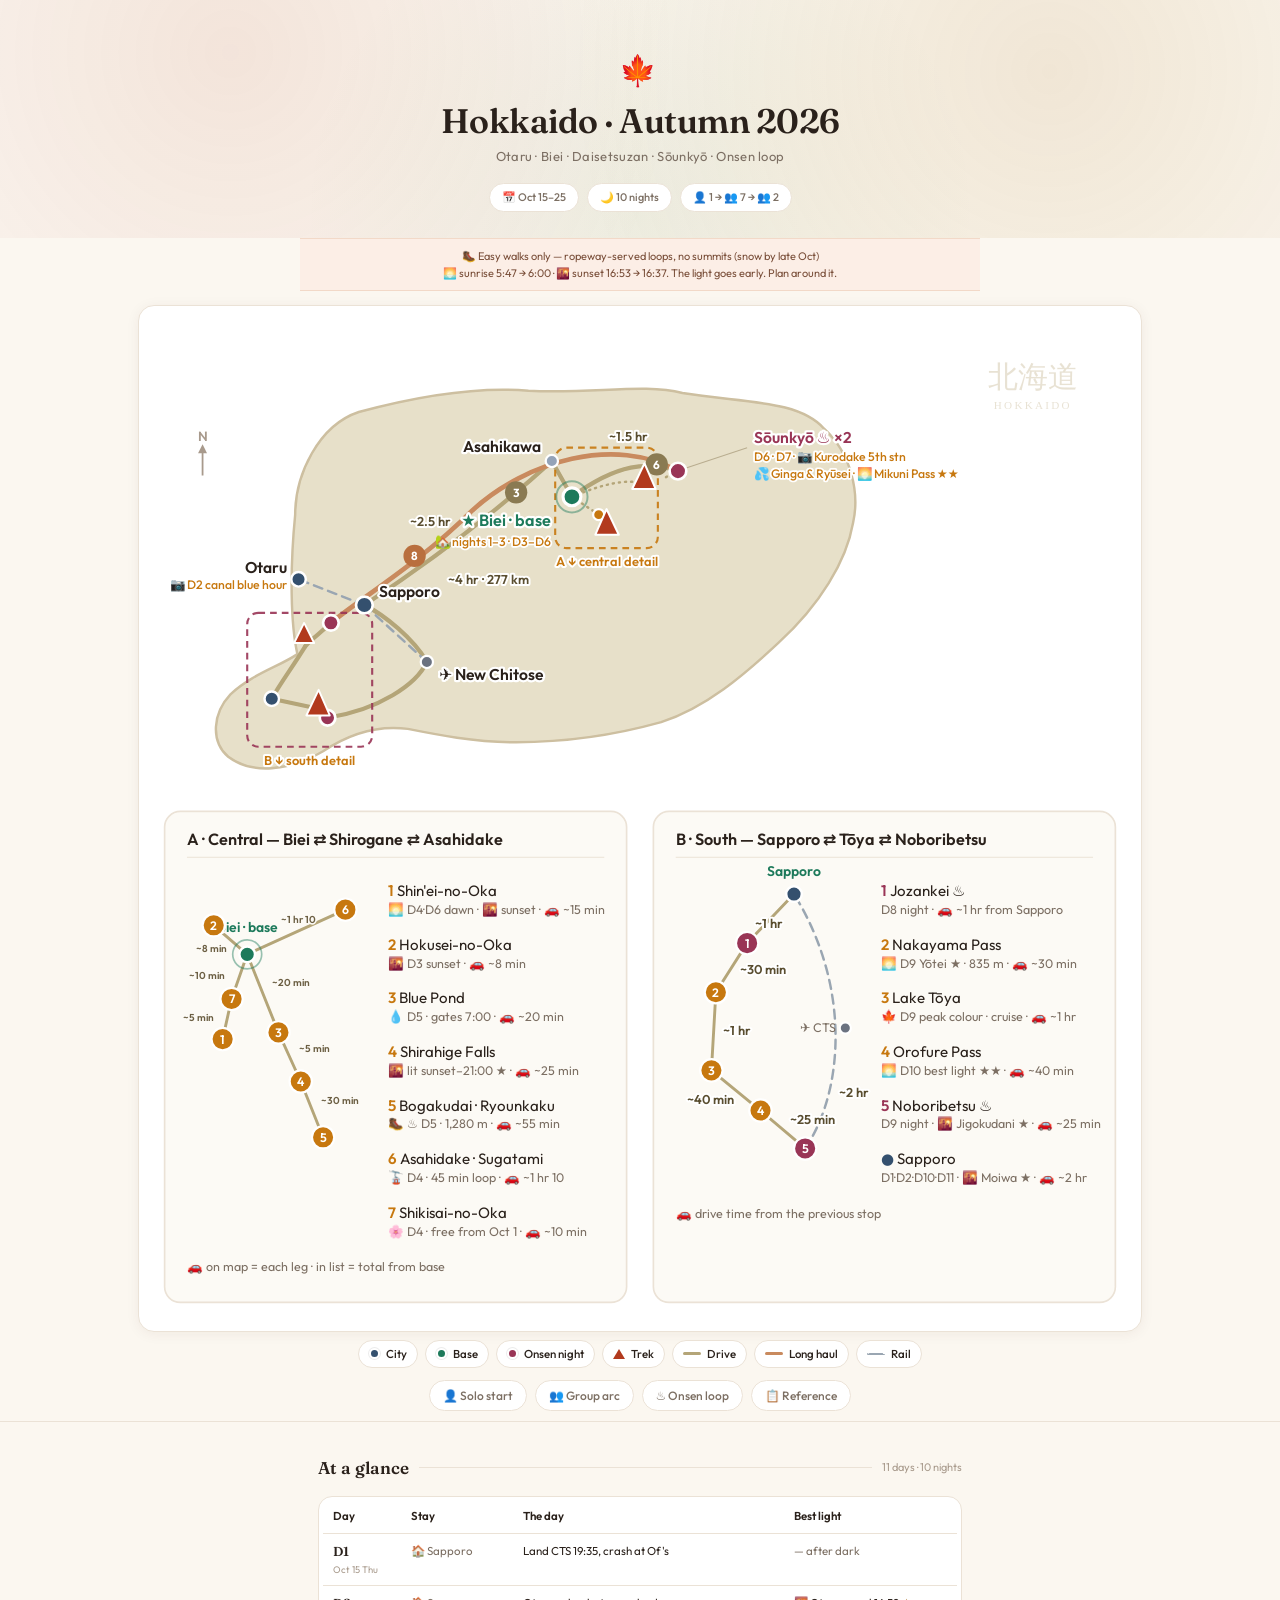
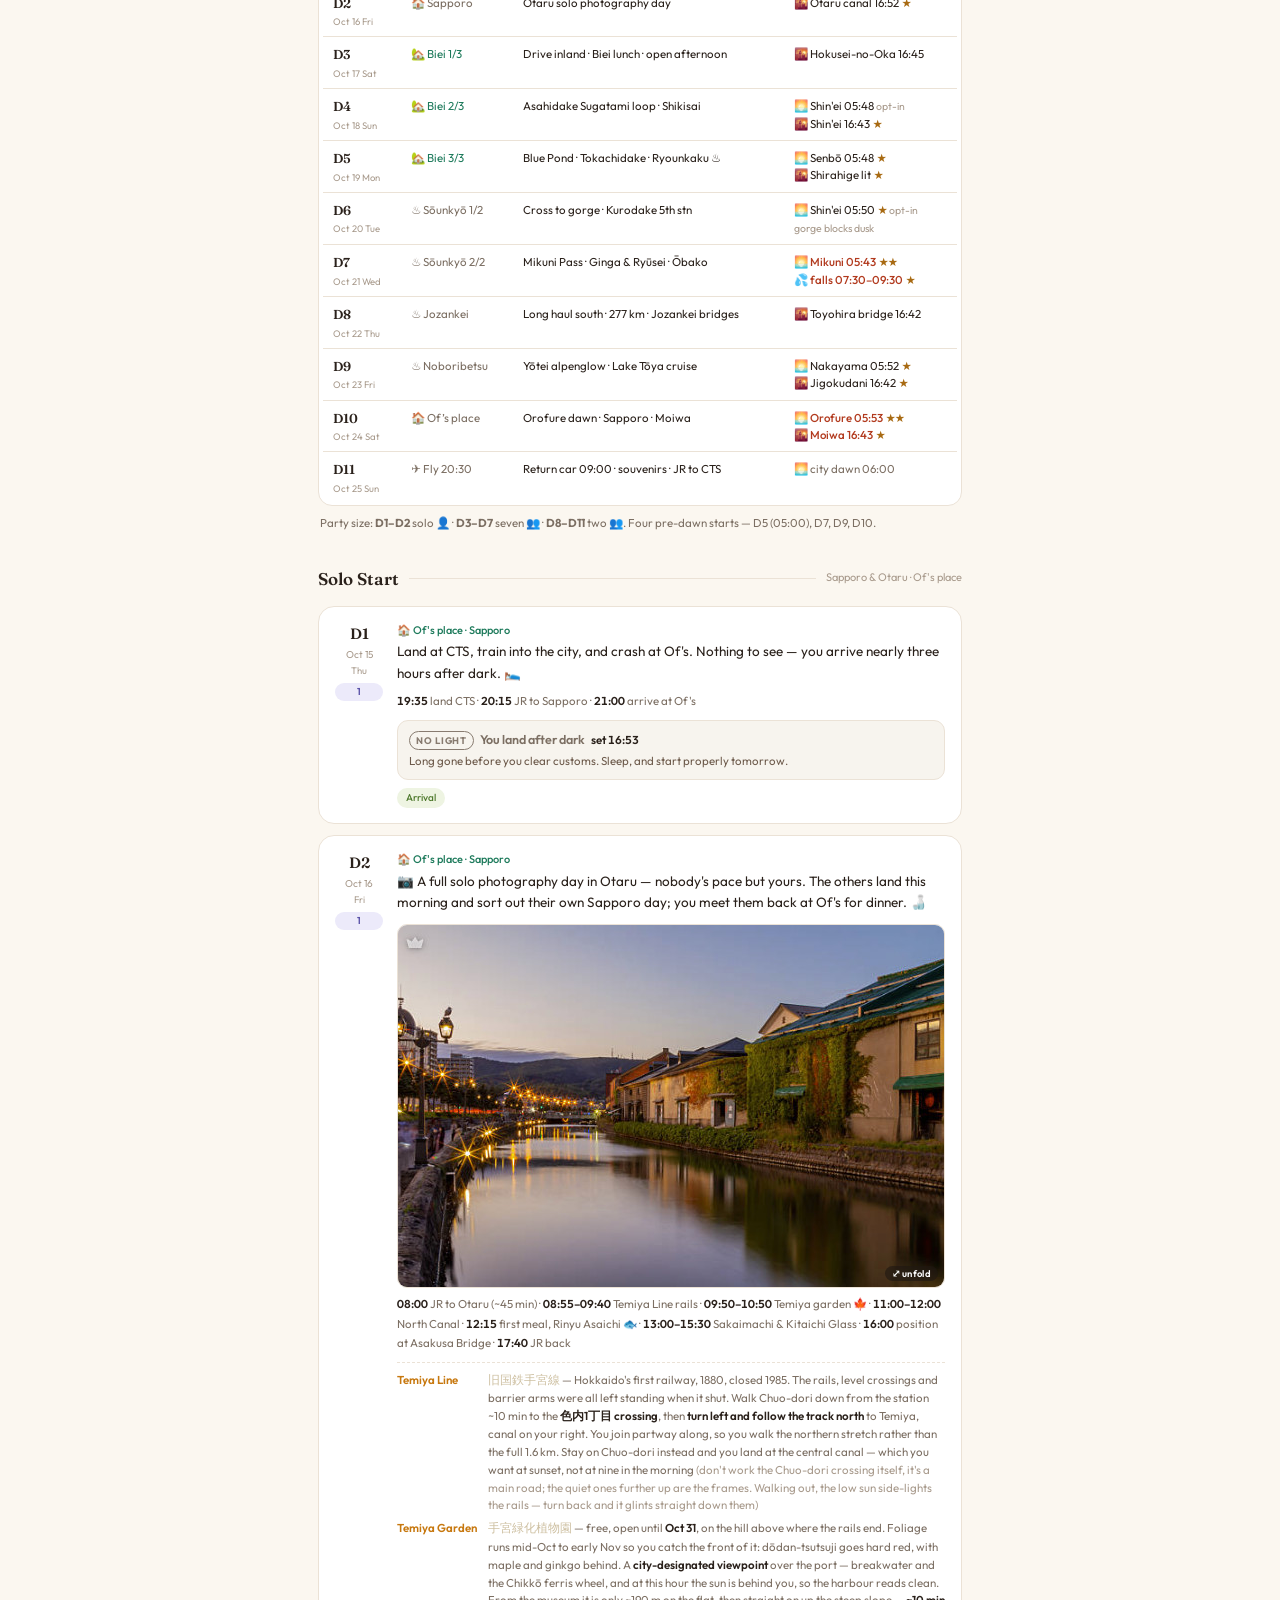
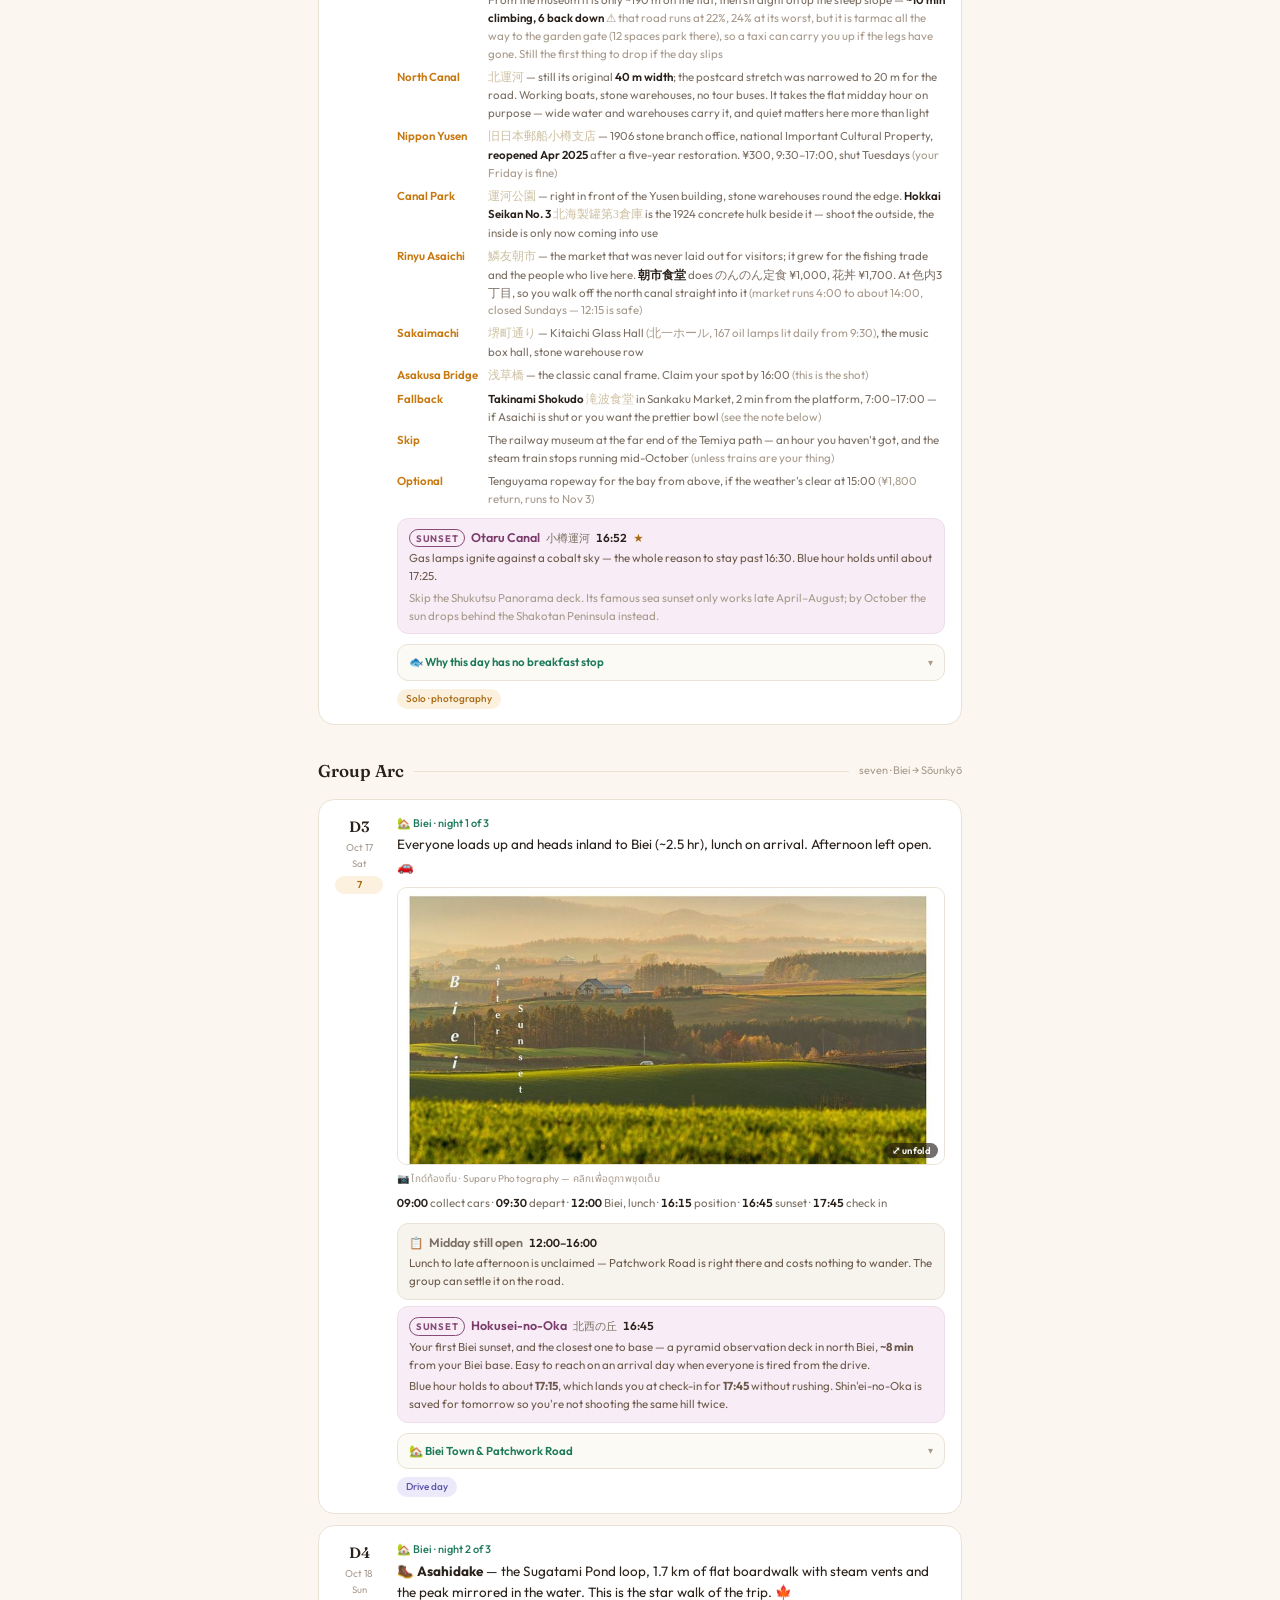
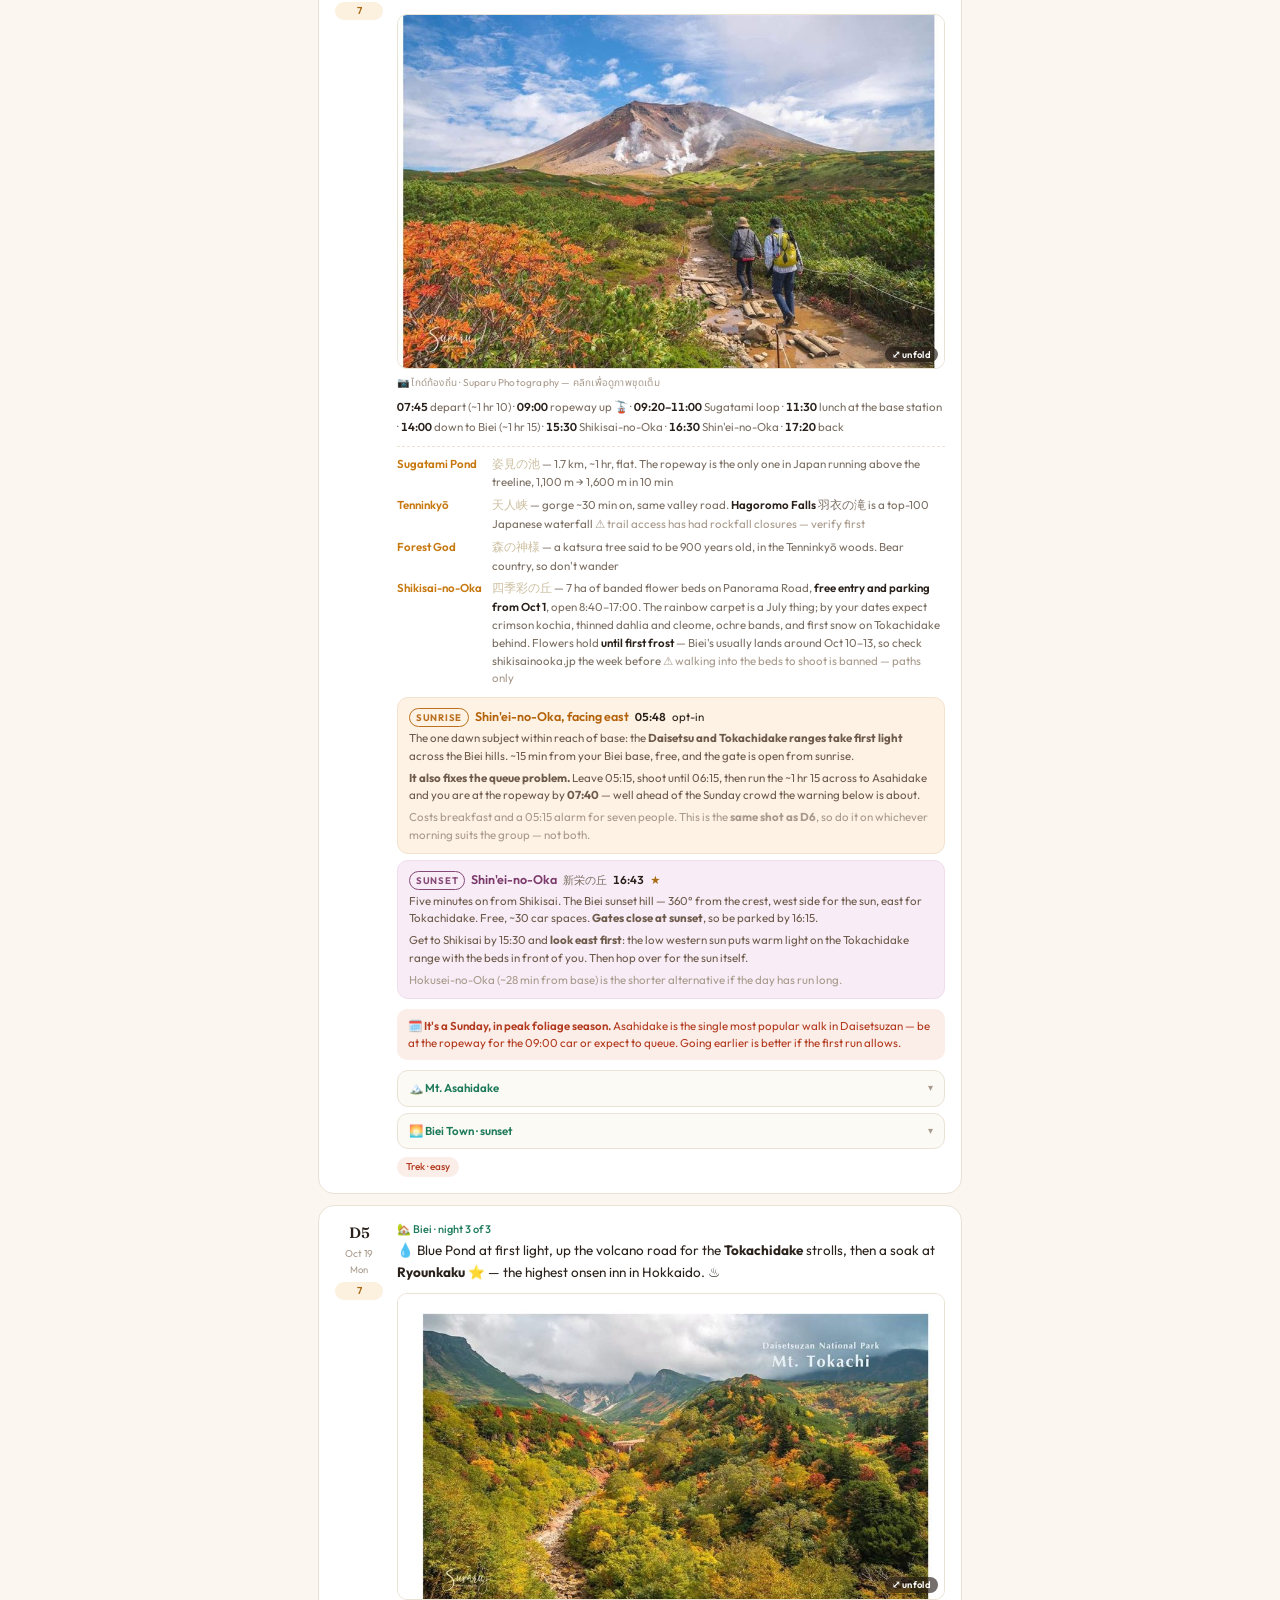
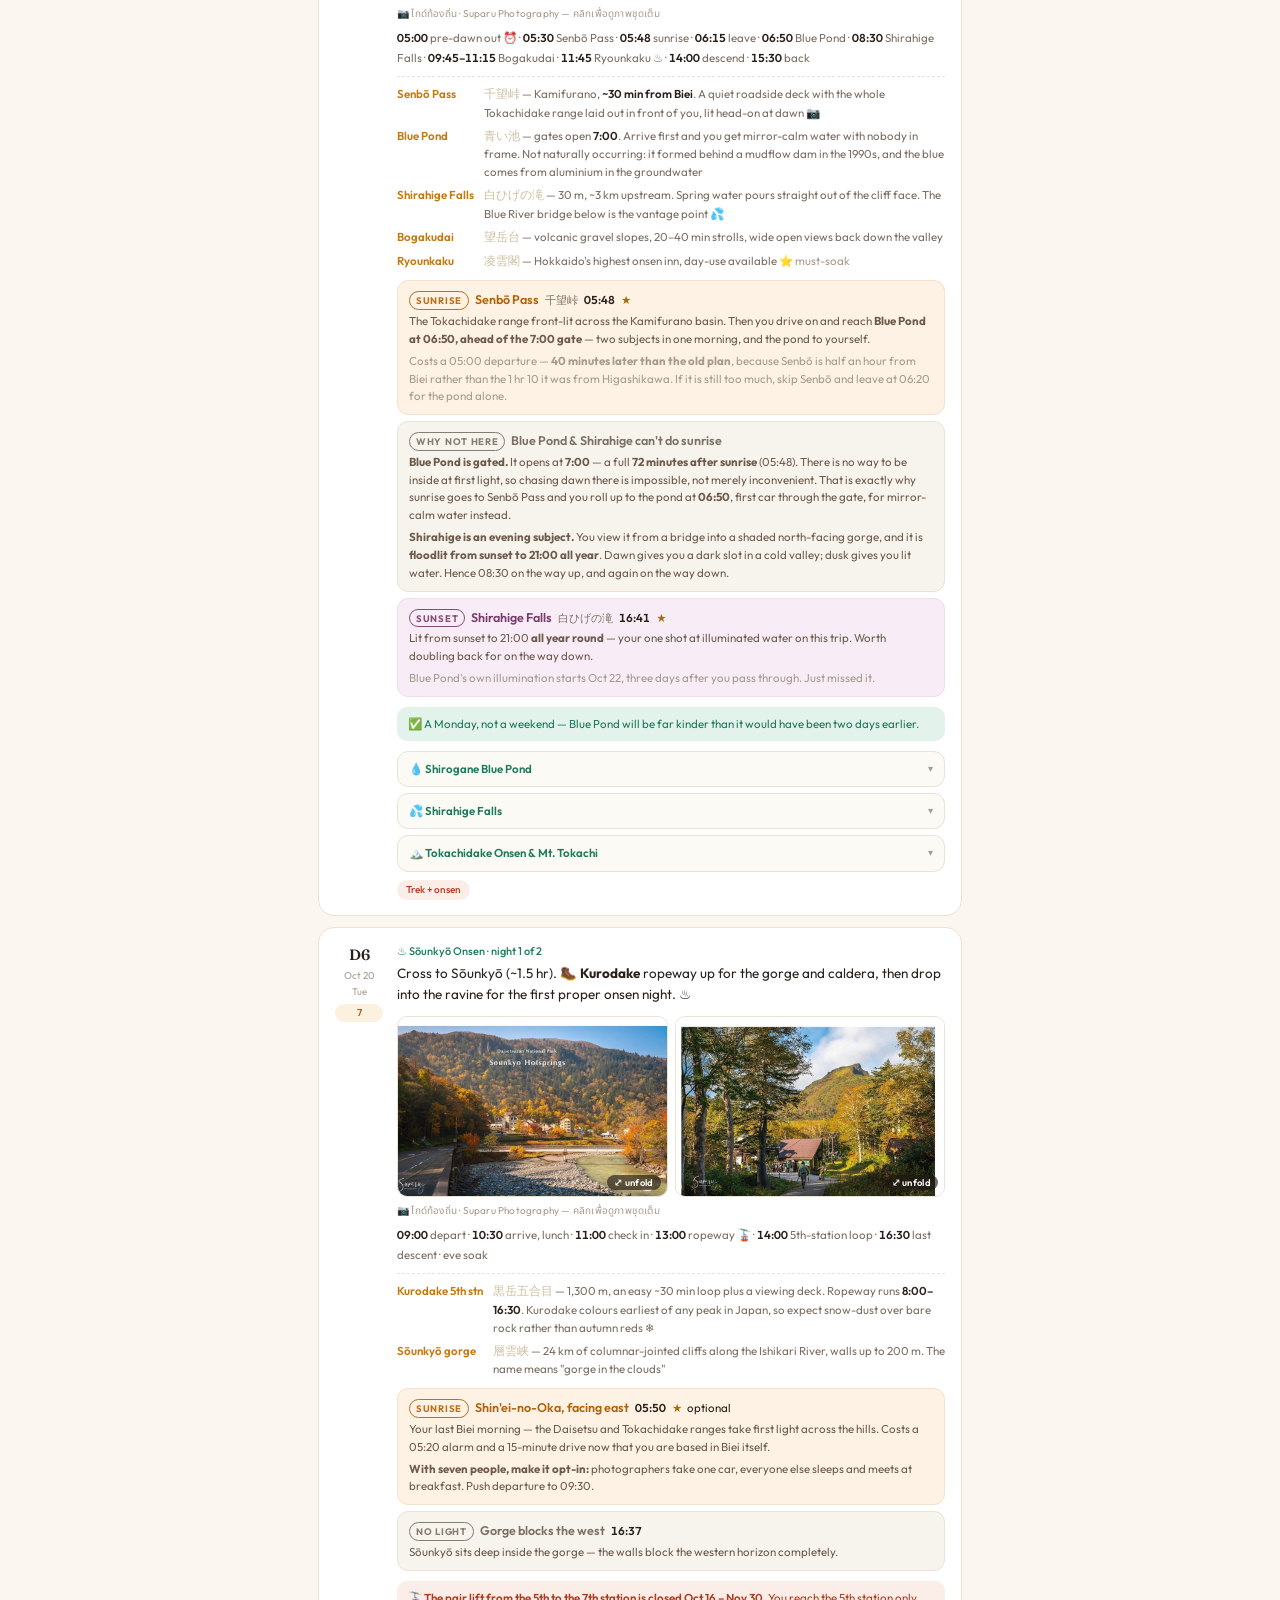
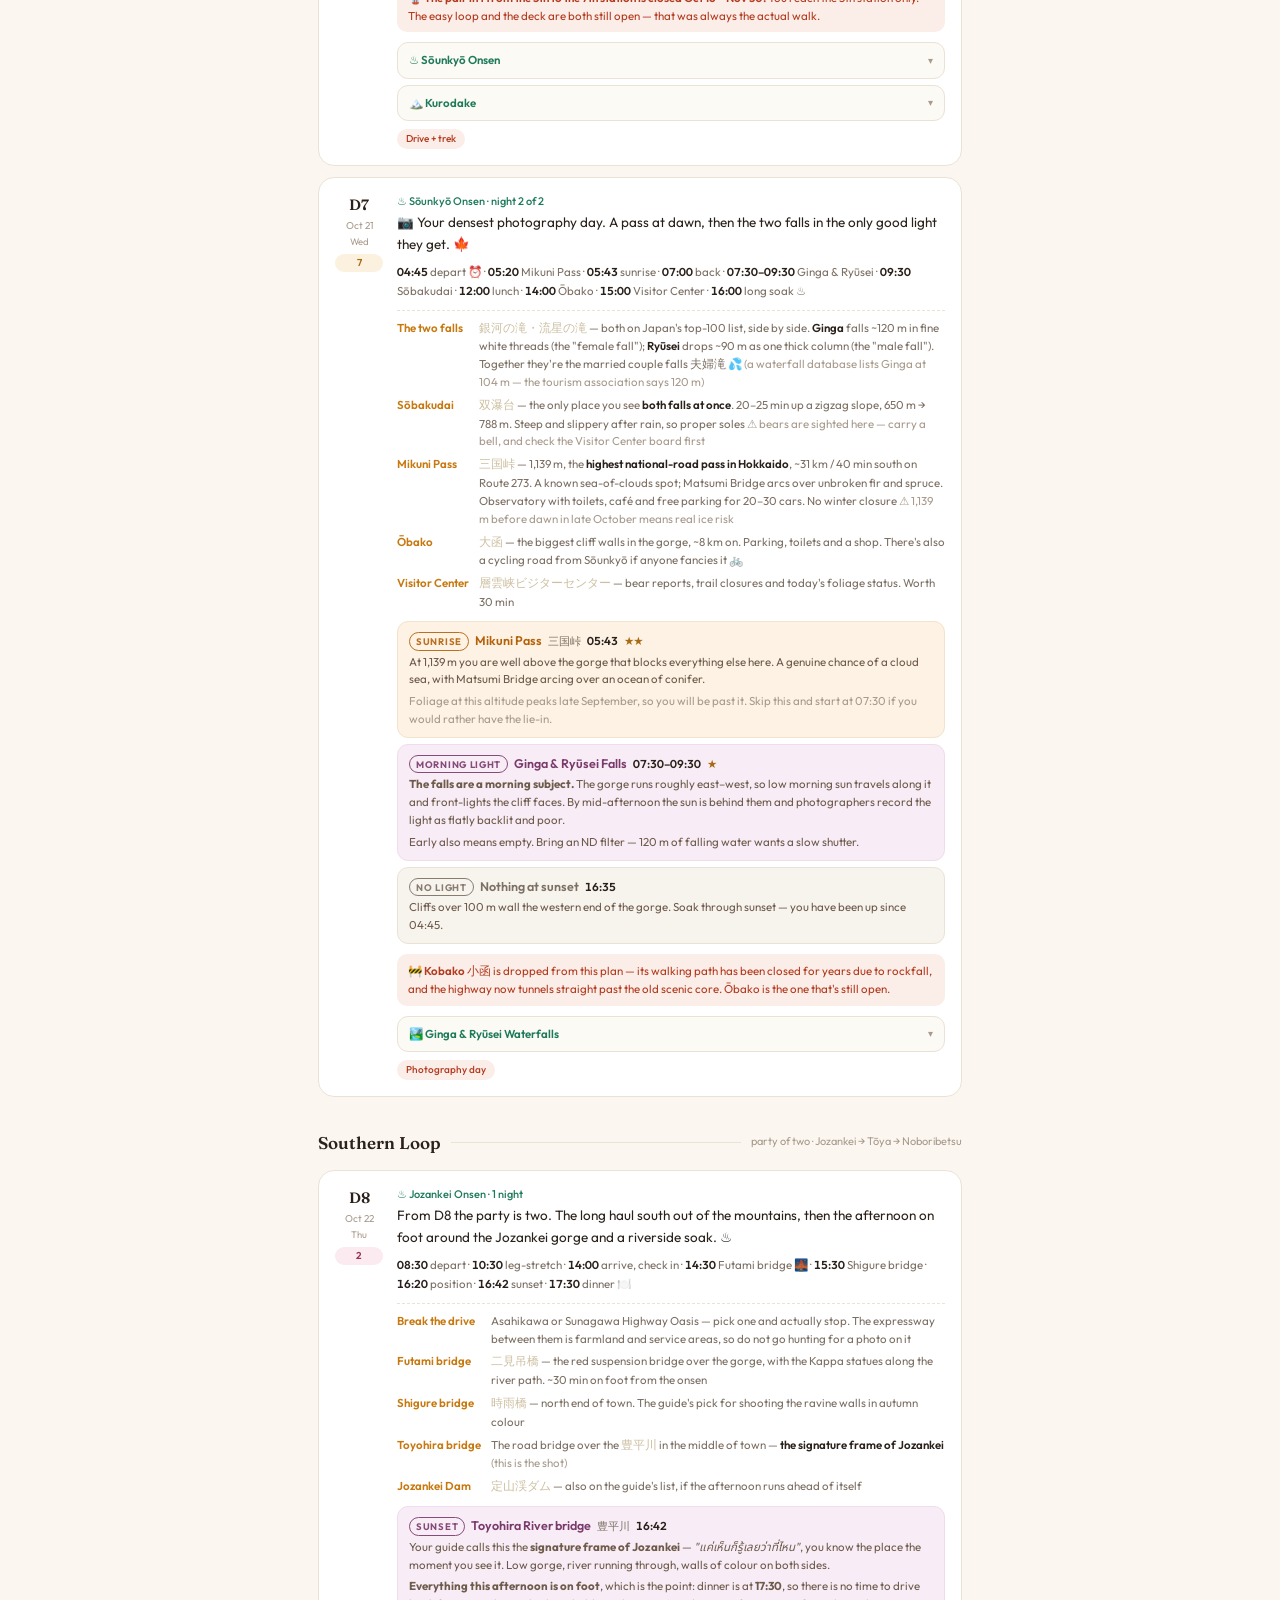
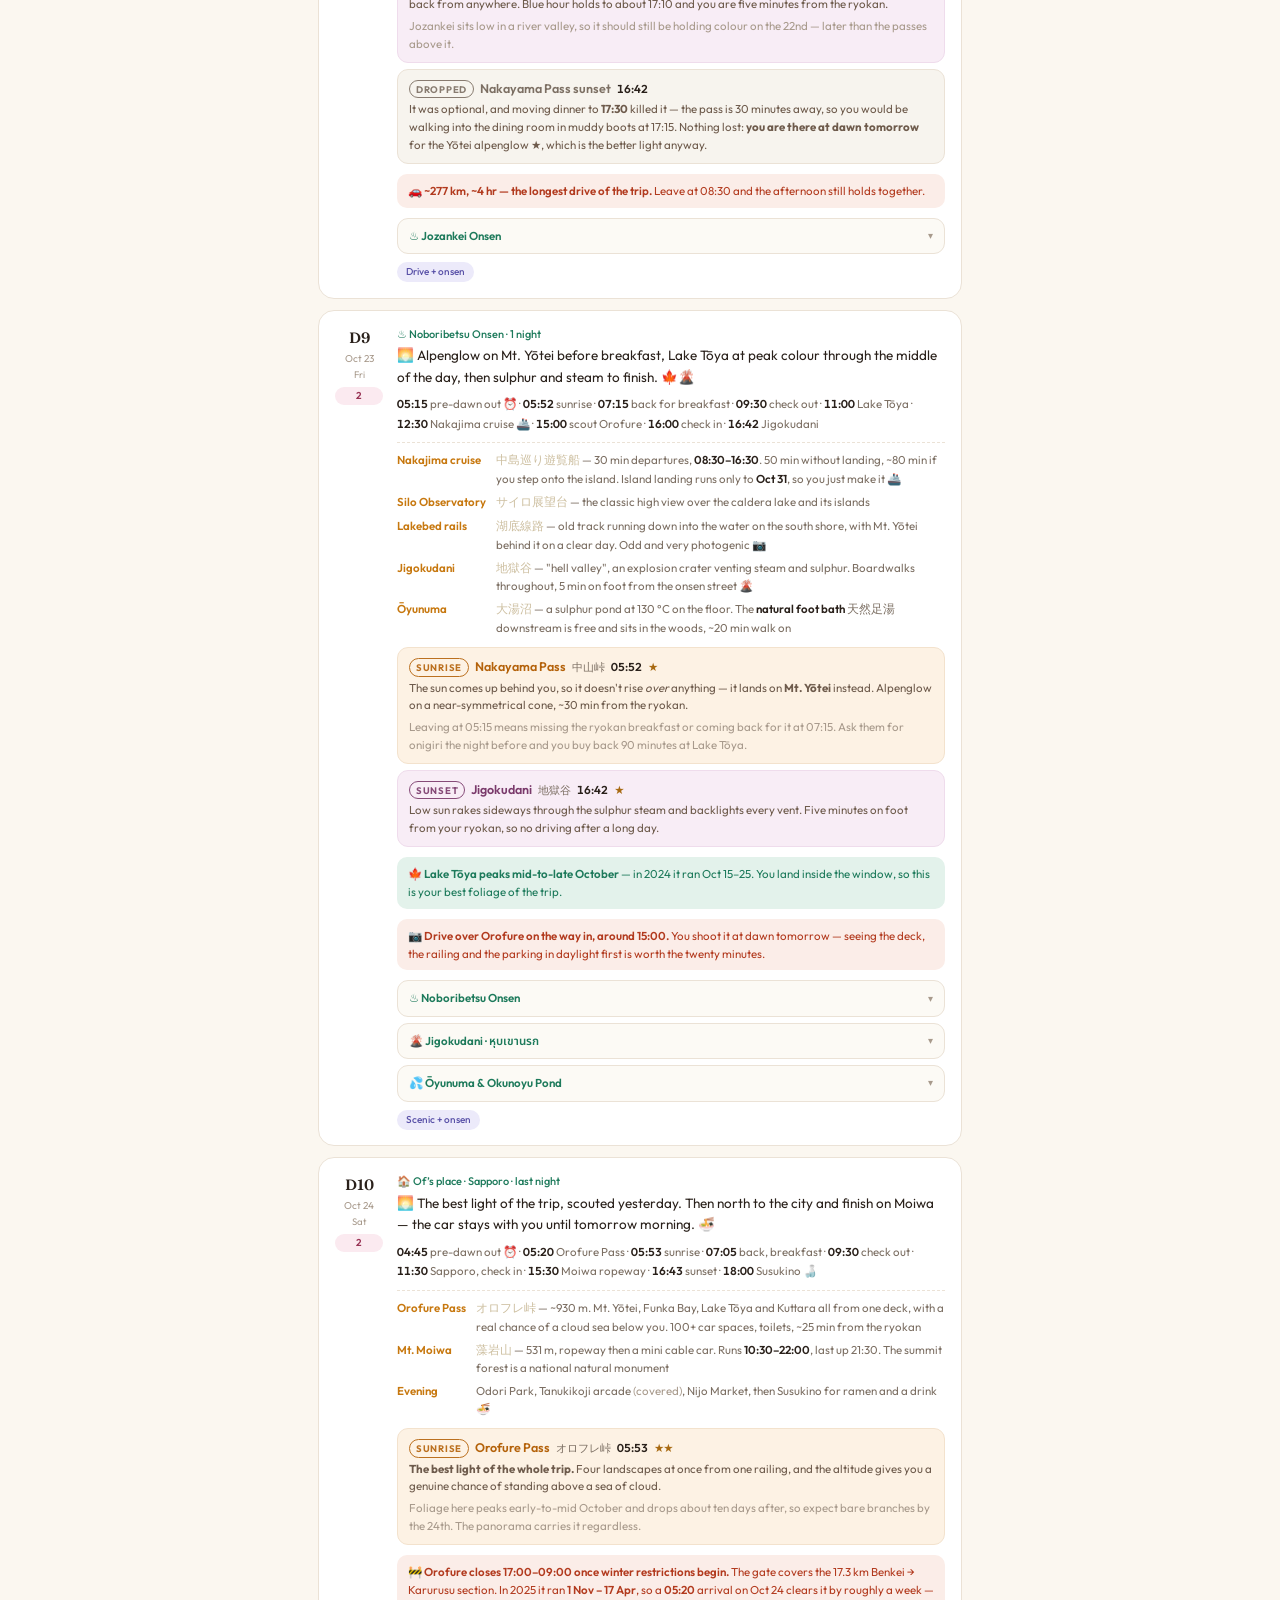
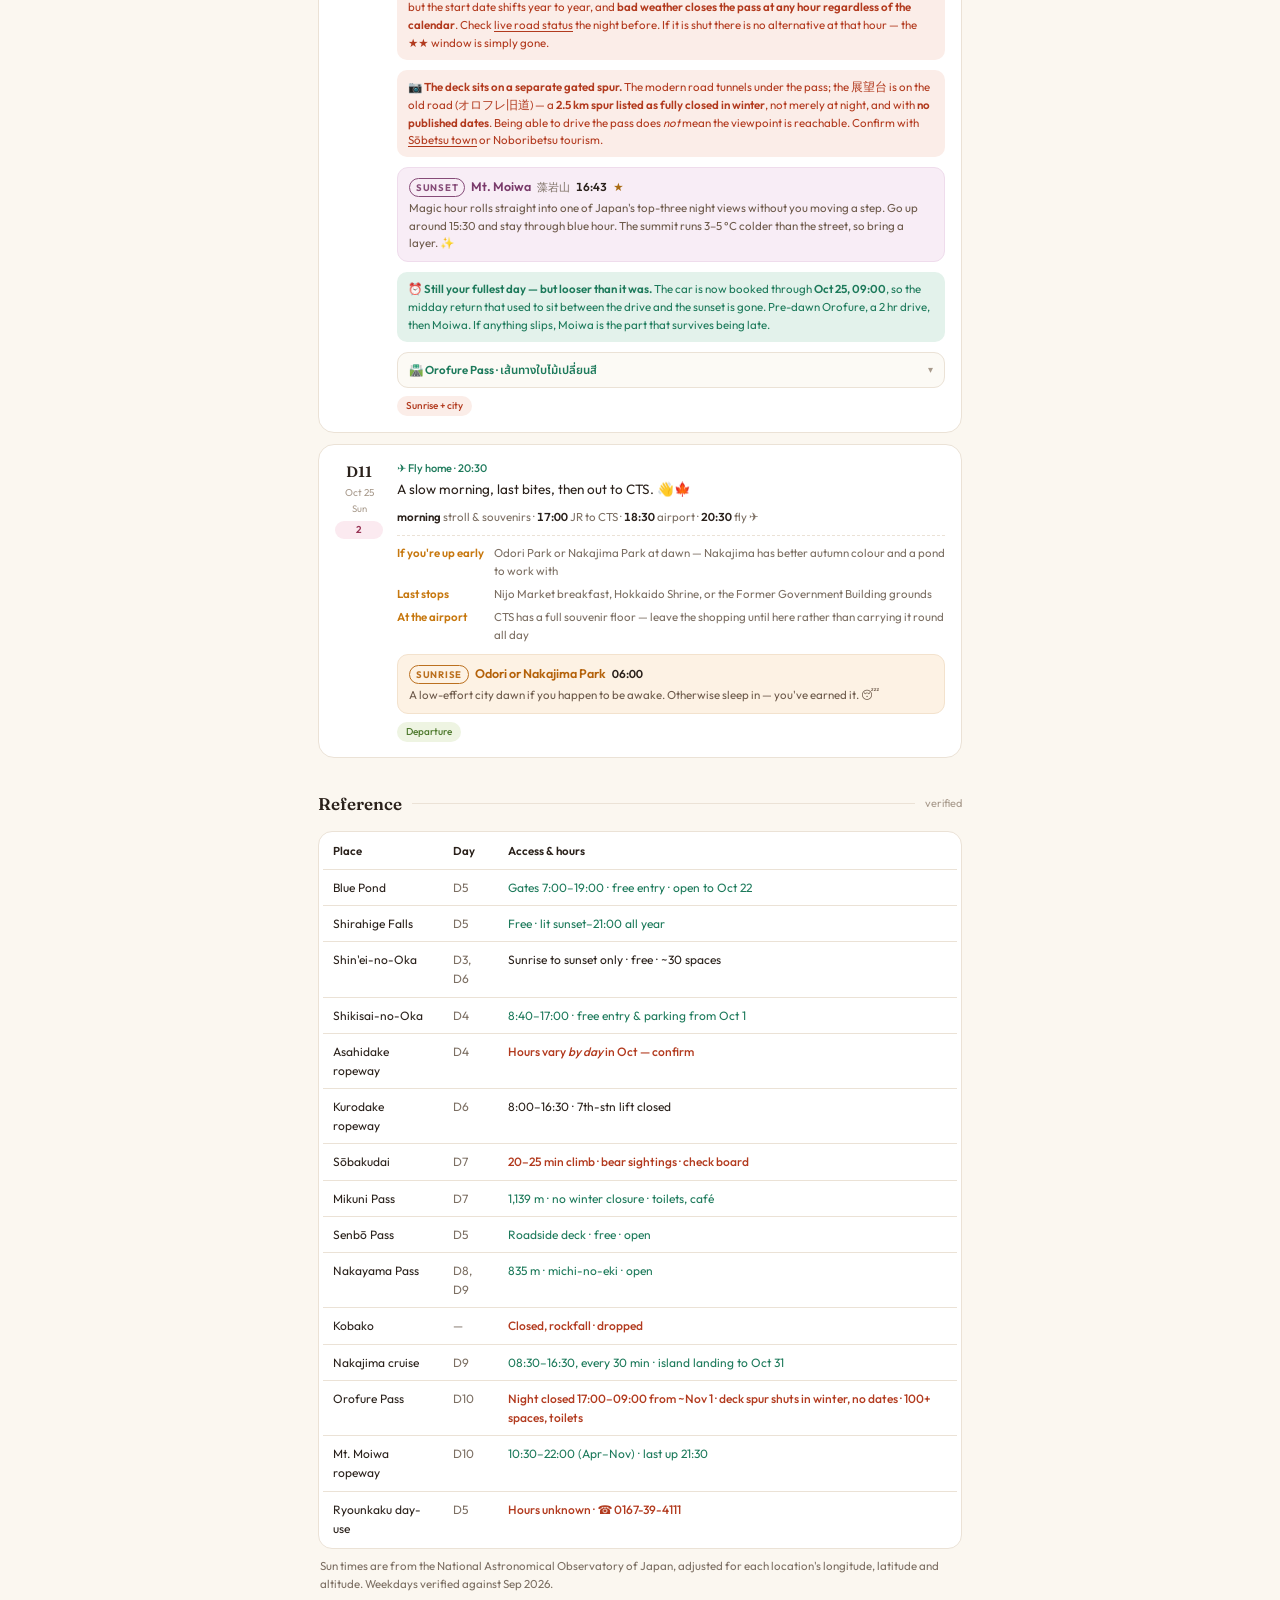
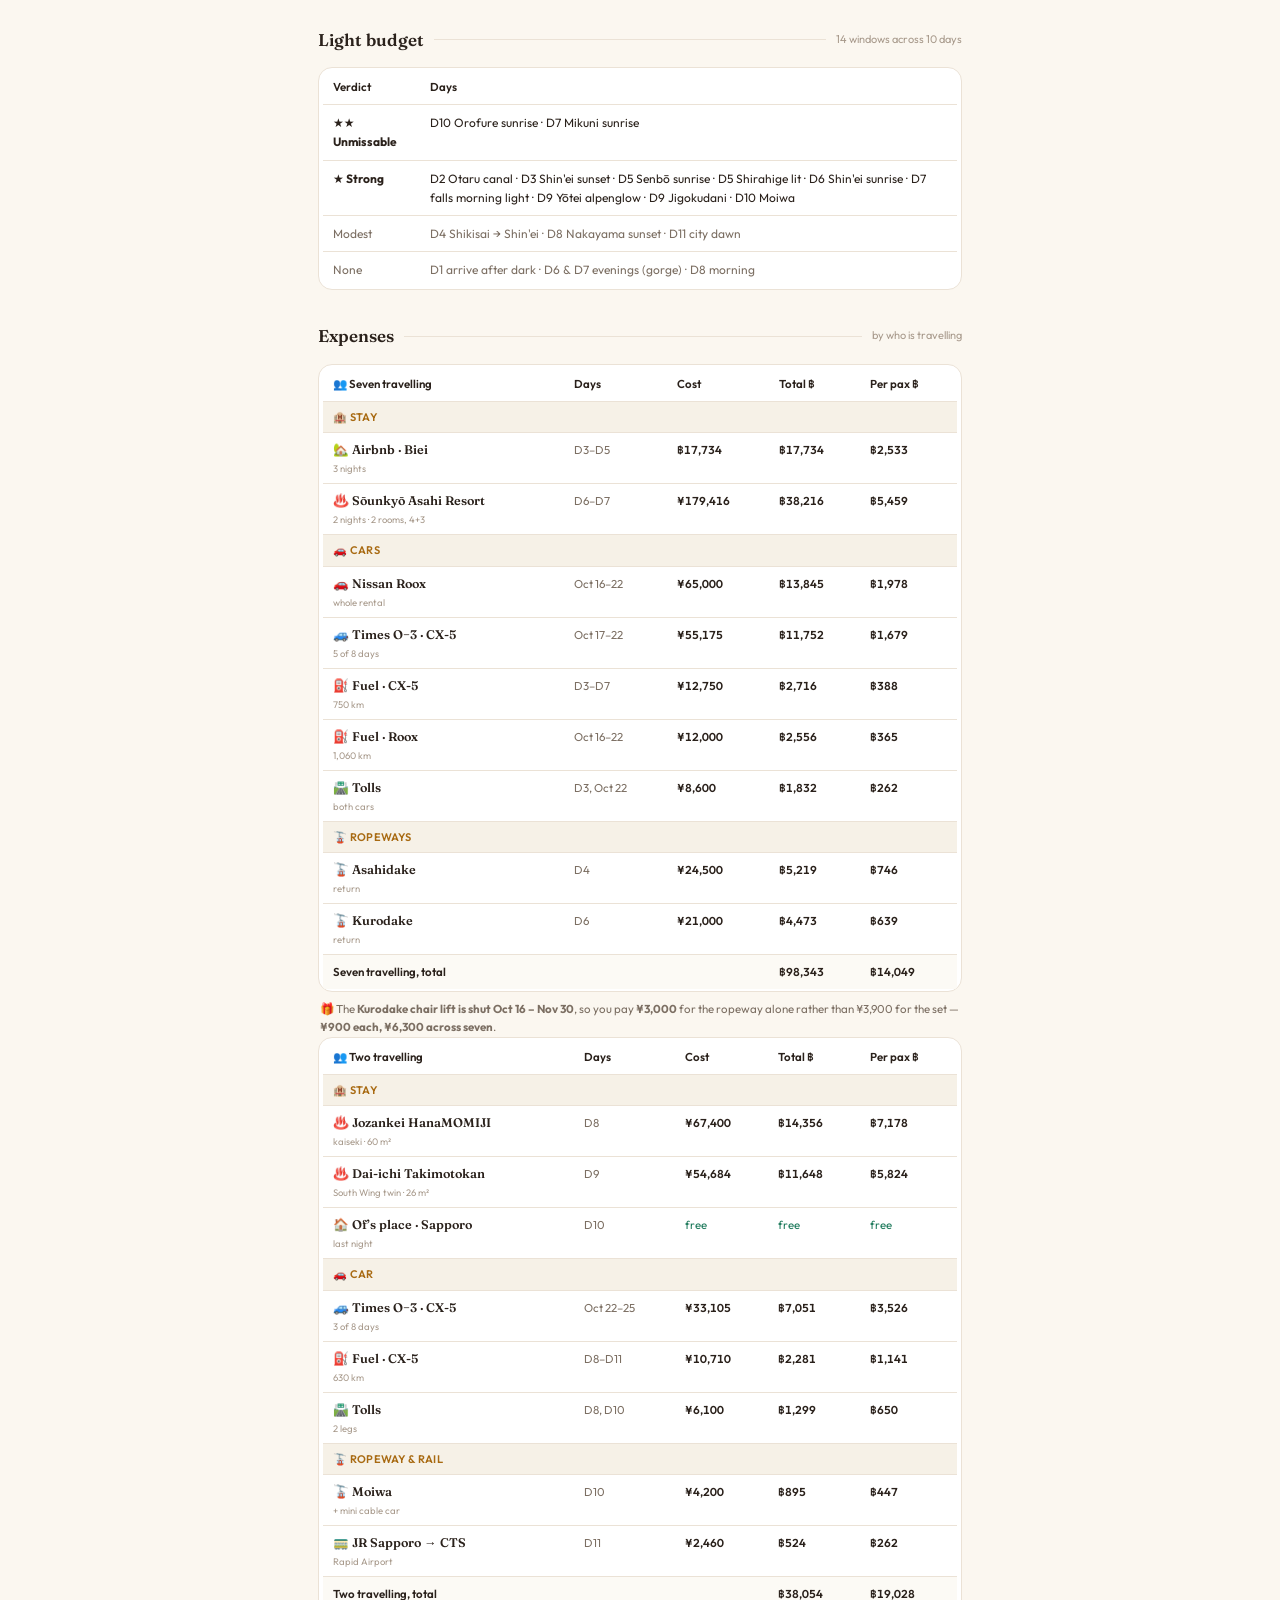
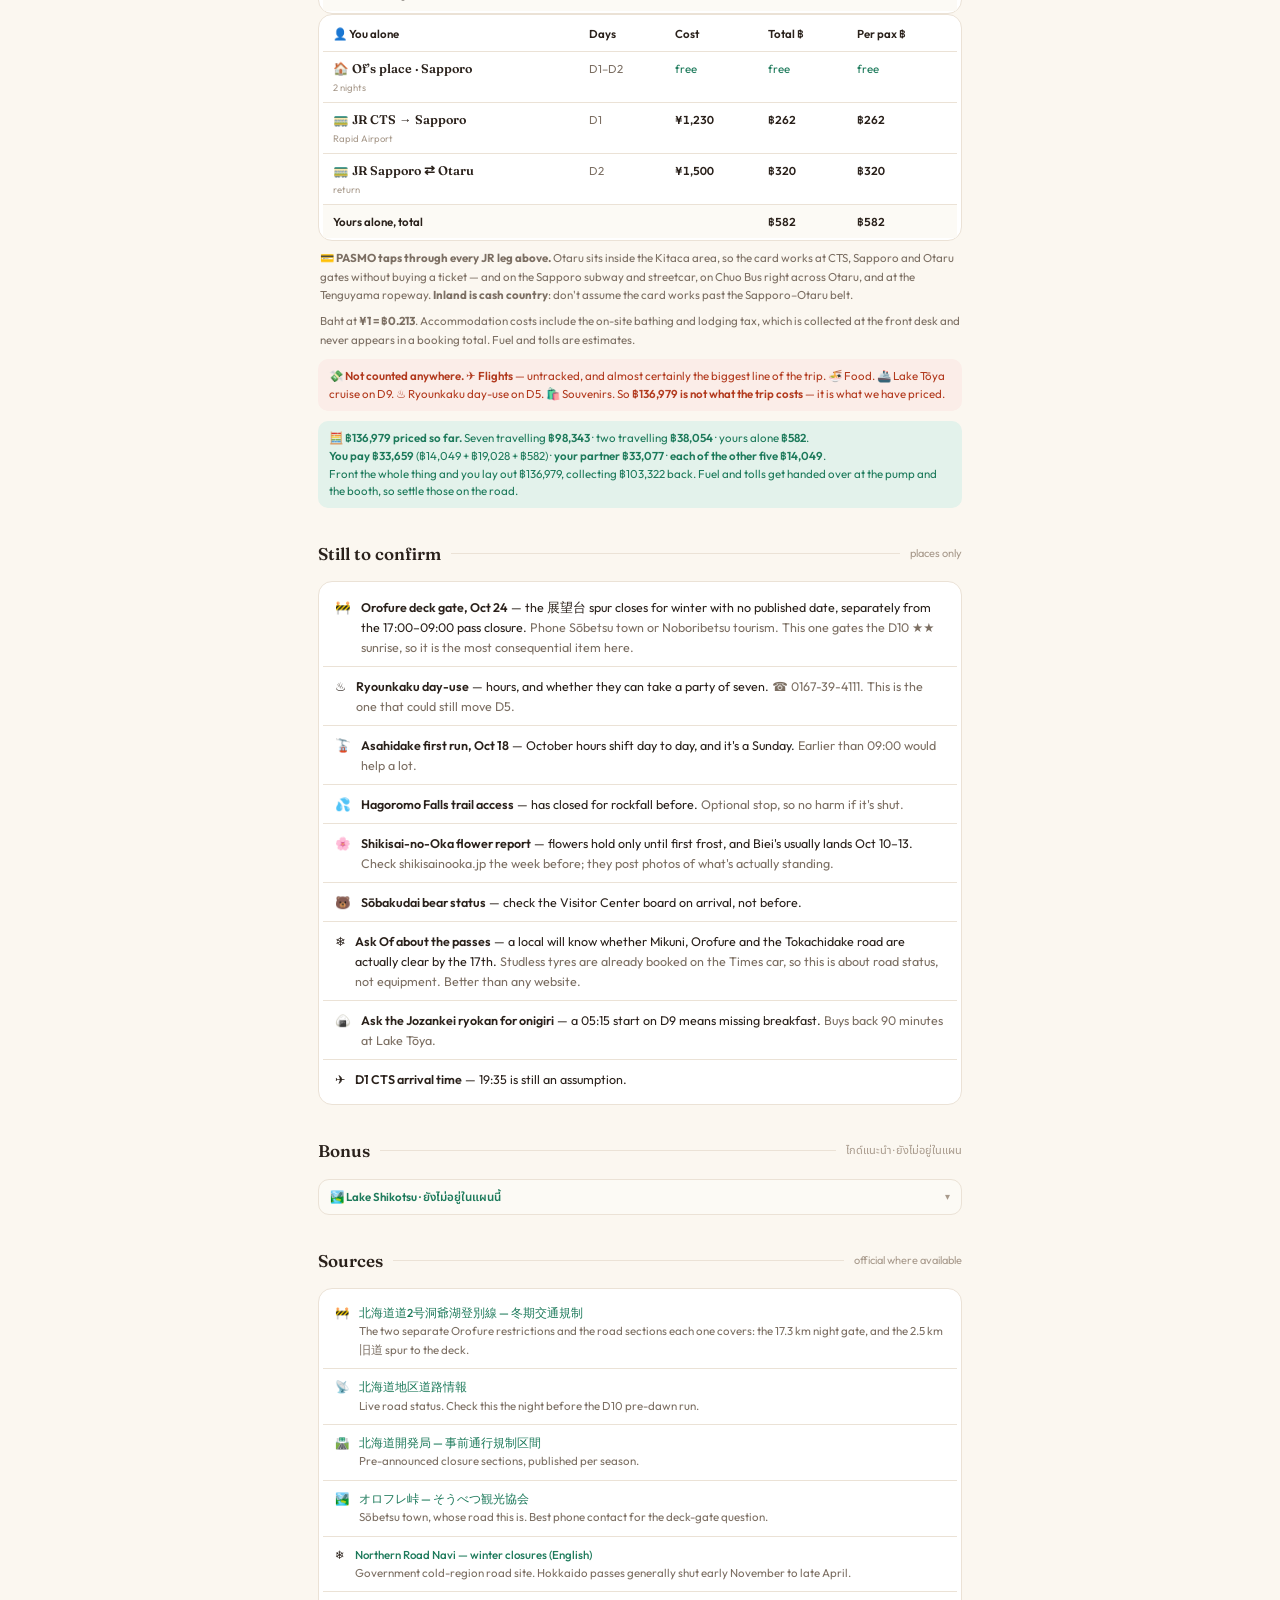
==== GIT/index.html @ cd7d4ac2 "Move the site into GIT/ Everything that was at the repo root now lives one level down, so the publis" ====
<!DOCTYPE html>
<html lang="en">
<head>
<meta charset="UTF-8">
<meta name="viewport" content="width=device-width, initial-scale=1.0">
<title>Hokkaido 2026 · Plan V5</title>
<link rel="preconnect" href="https://fonts.googleapis.com">
<link rel="preconnect" href="https://fonts.gstatic.com" crossorigin>
<link href="https://fonts.googleapis.com/css2?family=Fraunces:opsz,wght@9..144,600&family=Noto+Sans+Thai:wght@400;500;600&family=Outfit:wght@400;500;600&display=swap" rel="stylesheet">
<link rel="stylesheet" href="assets/style.css">
</head>
<body>
<header>
  <div class="inner">
    <div class="leaf">🍁</div>
    <h1>Hokkaido · Autumn 2026</h1>
    <div class="sub">Otaru · Biei · Daisetsuzan · Sōunkyō · Onsen loop</div>
    <div class="meta">
      <span class="chip">📅 Oct 15–25</span>
      <span class="chip">🌙 10 nights</span>
      <span class="chip">👤 1 → 👥 7 → 👥 2</span>
    </div>
  </div>
</header>

<div class="sunbar">🥾 Easy walks only — ropeway-served loops, no summits (snow by late Oct)<br>🌅 sunrise 5:47 → 6:00 · 🌇 sunset 16:53 → 16:37. The light goes early. Plan around it.</div>

<div class="wrap mapwide">
  <div class="mapcard">
    <svg viewBox="0 0 880 900" role="img" aria-label="Map of the Hokkaido loop. The main map shows the whole island with the anticlockwise route from Sapporo and Otaru inland to Asahikawa, Biei and the Biei base, on to Sounkyo, then the long southern haul back down to Jozankei, Lake Toya, Noboribetsu and Sapporo. Two dashed boxes mark regions detailed in panels below: panel A covers the central Biei, Shirogane and Asahidake area, panel B covers the southern onsen loop.">

  <!-- ============ MAIN MAP ============ -->
  <path d="M131,178 C131,142 152,98 188,86 C240,72 294,63 340,67 C398,70 444,60 478,69
           C533,78 582,75 605,101 C629,123 637,158 631,185 C625,220 601,259 564,293
           C533,322 499,351 459,364 C416,376 372,382 329,382 C292,382 257,375 232,370
           C202,366 177,376 156,390 C126,408 92,411 71,395 C55,381 57,356 73,339
           C92,321 117,314 133,303 C127,277 126,229 131,178 Z"
        fill="var(--land)" stroke="var(--coast)" stroke-width="2.2" stroke-linejoin="round"/>

  <text x="792" y="64" class="jp" font-size="27" text-anchor="middle">北海道</text>
  <text x="792" y="83" class="jp" font-size="10" text-anchor="middle" style="letter-spacing:2px;">HOKKAIDO</text>

  <text x="48" y="112" class="compass" text-anchor="middle">N</text>
  <line x1="48" y1="118" x2="48" y2="143" stroke="var(--faint)" stroke-width="1.6"/>
  <path d="M48,115 l-4,8 l8,0 Z" fill="var(--faint)"/>

  <!-- roads -->
  <g fill="none" stroke="var(--road)" stroke-width="3.8" stroke-linecap="round" stroke-linejoin="round">
    <path d="M193,259 C246,224 303,183 361,130"/>
    <path d="M361,130 L379,162"/>
    <path d="M379,162 C420,132 447,130 474,139"/>
    <path d="M163,275 C154,284 146,289 140,296"/>
    <path d="M140,296 C129,314 117,330 110,343"/>
    <path d="M110,343 L152,352 L160,360"/>
    <path d="M160,360 C206,353 240,330 249,310"/>
    <path d="M249,310 C237,289 211,268 193,259"/>
  </g>
  <path d="M474,139 C418,107 338,130 290,174 C244,220 194,250 163,275"
        fill="none" stroke="#C98A5E" stroke-width="4.2" stroke-linecap="round"/>
  <g fill="none" stroke="var(--road)" stroke-width="2.2" stroke-dasharray="1 4.5" stroke-linecap="round">
    <path d="M379,162 C408,150 428,146 444,150"/>
    <path d="M379,162 L403,178 L410,190"/>
    <path d="M474,139 L460,146"/>
    <path d="M160,360 L152,352"/>
  </g>
  <g fill="none" stroke="#9AA6B2" stroke-width="2.2" stroke-dasharray="8 5.5" stroke-linecap="round">
    <path d="M249,310 L193,259"/>
    <path d="M193,259 L134,236"/>
  </g>

  <!-- drive times -->
  <text x="252" y="188" class="drive" text-anchor="middle">~2.5 hr</text>
  <text x="430" y="112" class="drive" text-anchor="middle">~1.5 hr</text>
  <text x="304" y="240" class="drive" text-anchor="middle" fill="#9C5B2E">~4 hr · 277 km</text>

  <!-- region boxes -->
  <rect x="364" y="118" width="92" height="90" rx="10" fill="none" stroke="var(--photo)"
        stroke-width="1.9" stroke-dasharray="6,4.5" opacity=".9"/>
  <text x="410" y="224" class="ztag" text-anchor="middle">A ↓ central detail</text>

  <rect x="88" y="266" width="112" height="120" rx="10" fill="none" stroke="var(--onsen)"
        stroke-width="1.9" stroke-dasharray="6,4.5" opacity=".9"/>
  <text x="144" y="402" class="ztag" text-anchor="middle" fill="var(--onsen)">B ↓ south detail</text>

  <!-- day badges -->
  <g>
    <circle cx="329" cy="158" r="10" fill="#8A7A52"/><text x="329" y="162" class="dnum" text-anchor="middle">3</text>
    <circle cx="455" cy="133" r="10" fill="#8A7A52"/><text x="455" y="137" class="dnum" text-anchor="middle">6</text>
    <circle cx="238" cy="215" r="10" fill="#B96F3E"/><text x="238" y="219" class="dnum" text-anchor="middle">8</text>
  </g>

  <!-- markers -->
  <circle cx="249" cy="310" r="5.5" fill="var(--air)" stroke="#fff" stroke-width="2"/>
  <circle cx="134" cy="236" r="6.5" fill="var(--city)" stroke="#fff" stroke-width="2.2"/>
  <circle cx="193" cy="259" r="7.5" fill="var(--city)" stroke="#fff" stroke-width="2.4"/>
  <circle cx="361" cy="130" r="5.5" fill="var(--ref)" stroke="#fff" stroke-width="2"/>
  <circle cx="379" cy="162" r="14" fill="none" stroke="var(--base)" stroke-width="1.8" opacity=".45"/>
  <circle cx="379" cy="162" r="8" fill="var(--base)" stroke="#fff" stroke-width="2.8"/>
  <circle cx="403" cy="178" r="5" fill="var(--photo)" stroke="#fff" stroke-width="2"/>
  <circle cx="474" cy="139" r="7.5" fill="var(--onsen)" stroke="#fff" stroke-width="2.4"/>
  <circle cx="160" cy="360" r="7" fill="var(--onsen)" stroke="#fff" stroke-width="2.4"/>
  <circle cx="163" cy="275" r="7" fill="var(--onsen)" stroke="#fff" stroke-width="2.4"/>
  <circle cx="110" cy="343" r="6.5" fill="var(--city)" stroke="#fff" stroke-width="2.2"/>
  <polygon points="130,293 148,293 139,275" fill="var(--mtn)" stroke="#fff" stroke-width="1.7" stroke-linejoin="round"/>
  <polygon points="141,358 162,358 152,335" fill="var(--mtn)" stroke="#fff" stroke-width="1.7" stroke-linejoin="round"/>
  <polygon points="433,155 454,155 444,132" fill="var(--mtn)" stroke="#fff" stroke-width="1.8" stroke-linejoin="round"/>
  <polygon points="400,196 421,196 410,173" fill="var(--mtn)" stroke="#fff" stroke-width="1.8" stroke-linejoin="round"/>

  <!-- leader to Sounkyo label -->
  <g class="leaderline"><path d="M482,136 L536,118"/></g>

  <!-- main map labels -->
  <text x="124" y="230" class="place" text-anchor="end">Otaru</text>
  <text x="124" y="245" class="sub-lbl" text-anchor="end">📷 D2 canal blue hour</text>

  <text x="206" y="252" class="place" text-anchor="start">Sapporo</text>

  <text x="351" y="122" class="place" text-anchor="end" font-size="13" fill="var(--muted)">Asahikawa</text>
  <text x="360" y="188" class="base-lbl" text-anchor="end">★ Biei · base</text>
  <text x="360" y="206" class="sub-lbl" text-anchor="end">🏡 nights 1–3 · D3–D6</text>

  <text x="260" y="326" class="place" text-anchor="start" font-size="13">✈️ New Chitose</text>

  <text x="542" y="114" class="ons-lbl" text-anchor="start">Sōunkyō ♨️ ×2</text>
  <text x="542" y="130" class="sub-lbl" text-anchor="start">D6 · D7 · 📷 Kurodake 5th stn</text>
  <text x="542" y="145" class="sub-lbl" text-anchor="start">💦 Ginga &amp; Ryūsei · 🌅 Mikuni Pass ★★</text>

  <!-- ============ PANEL A · CENTRAL ============ -->
  <rect x="14" y="444" width="414" height="440" rx="14" fill="#FCFAF5" stroke="var(--line)" stroke-width="1.5"/>
  <text x="34" y="474" class="inset-title">A · Central — Biei ⇄ Shirogane ⇄ Asahidake</text>
  <line x1="34" y1="485" x2="408" y2="485" stroke="var(--line)" stroke-width="1"/>

  <g fill="none" stroke="var(--road)" stroke-width="2.6" stroke-linecap="round" stroke-linejoin="round">
    <path d="M88,572 L74,612 L66,648"/>
    <path d="M88,572 L116,642 L136,686 L156,736"/>
    <path d="M88,572 L58,546"/>
    <path d="M88,572 L176,532"/>
  </g>

  <circle cx="88" cy="572" r="13" fill="none" stroke="var(--base)" stroke-width="1.5" opacity=".45"/>
  <circle cx="88" cy="572" r="7" fill="var(--base)" stroke="#fff" stroke-width="2.2"/>
  <text x="88" y="552" class="inset-town" text-anchor="middle">Biei · base</text>

  <circle cx="58" cy="546" r="10" fill="var(--photo)" stroke="#fff" stroke-width="2"/><text x="58" y="550" class="photonum" text-anchor="middle">2</text>
  <circle cx="74" cy="612" r="10" fill="var(--photo)" stroke="#fff" stroke-width="2"/><text x="74" y="616" class="photonum" text-anchor="middle">7</text>
  <circle cx="66" cy="648" r="10" fill="var(--photo)" stroke="#fff" stroke-width="2"/><text x="66" y="652" class="photonum" text-anchor="middle">1</text>
  <circle cx="116" cy="642" r="10" fill="var(--photo)" stroke="#fff" stroke-width="2"/><text x="116" y="646" class="photonum" text-anchor="middle">3</text>
  <circle cx="136" cy="686" r="10" fill="var(--photo)" stroke="#fff" stroke-width="2"/><text x="136" y="690" class="photonum" text-anchor="middle">4</text>
  <circle cx="156" cy="736" r="10" fill="var(--photo)" stroke="#fff" stroke-width="2"/><text x="156" y="740" class="photonum" text-anchor="middle">5</text>
  <circle cx="176" cy="532" r="10" fill="var(--photo)" stroke="#fff" stroke-width="2"/><text x="176" y="536" class="photonum" text-anchor="middle">6</text>

  <!-- leg drive times along the central roads -->
  <text x="118" y="544" class="edrive" text-anchor="start">~1 hr 10</text>
  <text x="70" y="570" class="edrive" text-anchor="end">~8 min</text>
  <text x="68" y="594" class="edrive" text-anchor="end">~10 min</text>
  <text x="58" y="632" class="edrive" text-anchor="end">~5 min</text>
  <text x="110" y="600" class="edrive" text-anchor="start">~20 min</text>
  <text x="134" y="660" class="edrive" text-anchor="start">~5 min</text>
  <text x="154" y="706" class="edrive" text-anchor="start">~30 min</text>

  <text x="214" y="520" class="inset-legend"><tspan font-weight="600" fill="var(--photo)">1</tspan>  Shin'ei-no-Oka</text>
  <text x="214" y="520" class="inset-tag" dy="16">🌅 D4·D6 dawn · 🌇 sunset · 🚗 ~15 min</text>
  <text x="214" y="568" class="inset-legend"><tspan font-weight="600" fill="var(--photo)">2</tspan>  Hokusei-no-Oka</text>
  <text x="214" y="568" class="inset-tag" dy="16">🌇 D3 sunset · 🚗 ~8 min</text>
  <text x="214" y="616" class="inset-legend"><tspan font-weight="600" fill="var(--photo)">3</tspan>  Blue Pond</text>
  <text x="214" y="616" class="inset-tag" dy="16">💧 D5 · gates 7:00 · 🚗 ~20 min</text>
  <text x="214" y="664" class="inset-legend"><tspan font-weight="600" fill="var(--photo)">4</tspan>  Shirahige Falls</text>
  <text x="214" y="664" class="inset-tag" dy="16">🌇 lit sunset–21:00 ★ · 🚗 ~25 min</text>
  <text x="214" y="712" class="inset-legend"><tspan font-weight="600" fill="var(--photo)">5</tspan>  Bogakudai · Ryounkaku</text>
  <text x="214" y="712" class="inset-tag" dy="16">🥾 ♨️ D5 · 1,280 m · 🚗 ~55 min</text>
  <text x="214" y="760" class="inset-legend"><tspan font-weight="600" fill="var(--photo)">6</tspan>  Asahidake · Sugatami</text>
  <text x="214" y="760" class="inset-tag" dy="16">🚡 D4 · 45 min loop · 🚗 ~1 hr 10</text>
  <text x="214" y="808" class="inset-legend"><tspan font-weight="600" fill="var(--photo)">7</tspan>  Shikisai-no-Oka</text>
  <text x="214" y="808" class="inset-tag" dy="16">🌸 D4 · free from Oct 1 · 🚗 ~10 min</text>

  <!-- ============ PANEL B · SOUTH ============ -->
  <rect x="452" y="444" width="414" height="440" rx="14" fill="#FCFAF5" stroke="var(--line)" stroke-width="1.5"/>
  <text x="472" y="474" class="inset-title">B · South — Sapporo ⇄ Tōya ⇄ Noboribetsu</text>
  <line x1="472" y1="485" x2="846" y2="485" stroke="var(--line)" stroke-width="1"/>

  <g fill="none" stroke="var(--road)" stroke-width="2.6" stroke-linecap="round" stroke-linejoin="round">
    <path d="M578,518 L536,562"/>
    <path d="M536,562 L508,606"/>
    <path d="M508,606 L504,676"/>
    <path d="M504,676 L548,712"/>
    <path d="M548,712 L588,746"/>
  </g>
  <g fill="none" stroke="#9AA6B2" stroke-width="2.2" stroke-dasharray="8 5.5" stroke-linecap="round">
    <path d="M588,746 C622,696 630,602 578,518"/>
  </g>

  <circle cx="578" cy="518" r="7" fill="var(--city)" stroke="#fff" stroke-width="2.2"/>
  <text x="578" y="502" class="inset-town" text-anchor="middle" fill="var(--ink)">Sapporo</text>
  <circle cx="624" cy="638" r="5" fill="var(--air)" stroke="#fff" stroke-width="1.9"/>
  <text x="616" y="642" class="inset-tag" text-anchor="end">✈️ CTS</text>

  <text x="556" y="548" class="drive" text-anchor="middle" font-size="10.5">~1 hr</text>
  <text x="530" y="590" class="drive" text-anchor="start" font-size="10.5">~30 min</text>
  <text x="514" y="644" class="drive" text-anchor="start" font-size="10.5">~1 hr</text>
  <text x="524" y="706" class="drive" text-anchor="end" font-size="10.5">~40 min</text>
  <text x="574" y="724" class="drive" text-anchor="start" font-size="10.5">~25 min</text>
  <text x="618" y="700" class="drive" text-anchor="start" font-size="10.5">~2 hr</text>

  <circle cx="536" cy="562" r="10" fill="var(--onsen)" stroke="#fff" stroke-width="2"/><text x="536" y="566" class="photonum" text-anchor="middle">1</text>
  <circle cx="508" cy="606" r="10" fill="var(--photo)" stroke="#fff" stroke-width="2"/><text x="508" y="610" class="photonum" text-anchor="middle">2</text>
  <circle cx="504" cy="676" r="10" fill="var(--photo)" stroke="#fff" stroke-width="2"/><text x="504" y="680" class="photonum" text-anchor="middle">3</text>
  <circle cx="548" cy="712" r="10" fill="var(--photo)" stroke="#fff" stroke-width="2"/><text x="548" y="716" class="photonum" text-anchor="middle">4</text>
  <circle cx="588" cy="746" r="10" fill="var(--onsen)" stroke="#fff" stroke-width="2"/><text x="588" y="750" class="photonum" text-anchor="middle">5</text>

  <text x="656" y="520" class="inset-legend"><tspan font-weight="600" fill="var(--onsen)">1</tspan>  Jozankei ♨️</text>
  <text x="656" y="520" class="inset-tag" dy="16">D8 night · 🚗 ~1 hr from Sapporo</text>
  <text x="656" y="568" class="inset-legend"><tspan font-weight="600" fill="var(--photo)">2</tspan>  Nakayama Pass</text>
  <text x="656" y="568" class="inset-tag" dy="16">🌅 D9 Yōtei ★ · 835 m · 🚗 ~30 min</text>
  <text x="656" y="616" class="inset-legend"><tspan font-weight="600" fill="var(--photo)">3</tspan>  Lake Tōya</text>
  <text x="656" y="616" class="inset-tag" dy="16">🍁 D9 peak colour · cruise · 🚗 ~1 hr</text>
  <text x="656" y="664" class="inset-legend"><tspan font-weight="600" fill="var(--photo)">4</tspan>  Orofure Pass</text>
  <text x="656" y="664" class="inset-tag" dy="16">🌅 D10 best light ★★ · 🚗 ~40 min</text>
  <text x="656" y="712" class="inset-legend"><tspan font-weight="600" fill="var(--onsen)">5</tspan>  Noboribetsu ♨️</text>
  <text x="656" y="712" class="inset-tag" dy="16">D9 night · 🌇 Jigokudani ★ · 🚗 ~25 min</text>
  <text x="656" y="760" class="inset-legend"><tspan font-weight="600" fill="var(--city)">●</tspan>  Sapporo</text>
  <text x="656" y="760" class="inset-tag" dy="16">D1·D2·D10·D11 · 🌇 Moiwa ★ · 🚗 ~2 hr</text>

  <text x="34" y="856" class="inset-tag">🚗 on map = each leg · in list = total from base</text>
  <text x="472" y="808" class="inset-tag">🚗 drive time from the previous stop</text>

</svg>
  </div>
  <div class="maplegend">
    <span><i class="mdot" style="background:#34506E"></i>City</span>
    <span><i class="mdot" style="background:#1D7A5B"></i>Base</span>
    <span><i class="mdot" style="background:#993556"></i>Onsen night</span>
    <span><i class="mtri"></i>Trek</span>
    <span><i class="mline"></i>Drive</span>
    <span><i class="mline lg"></i>Long haul</span>
    <span><i class="mline rl"></i>Rail</span>
  </div>
</div>

<nav>
  <div class="navin">
    <a href="#solo">👤 Solo start</a>
    <a href="#group">👥 Group arc</a>
    <a href="#two">♨️ Onsen loop</a>
    <a href="#ref">📋 Reference</a>
  </div>
</nav>

<div class="wrap">

  <div class="seclabel"><span>At a glance</span><div class="ln"></div><small>11 days · 10 nights</small></div>
  <div class="tscroll">
    <table class="ref sum">
      <thead><tr><th>Day</th><th>Stay</th><th>The day</th><th>Best light</th></tr></thead>
      <tbody>
        <tr><td><b>D1</b><s>Oct 15 Thu</s></td><td class="m">🏠 Sapporo</td><td>Land CTS 19:35, crash at Of's</td><td class="m">— after dark</td></tr>
        <tr><td><b>D2</b><s>Oct 16 Fri</s></td><td class="m">🏠 Sapporo</td><td>Otaru solo photography day</td><td>🌇 Otaru canal 16:52 <span class="star">★</span></td></tr>
        <tr><td><b>D3</b><s>Oct 17 Sat</s></td><td class="g">🏡 Biei 1/3</td><td>Drive inland · Biei lunch · open afternoon</td><td>🌇 Hokusei-no-Oka 16:45</td></tr>
        <tr><td><b>D4</b><s>Oct 18 Sun</s></td><td class="g">🏡 Biei 2/3</td><td>Asahidake Sugatami loop · Shikisai</td><td>🌅 Shin'ei 05:48 <span class="z">opt-in</span><br>🌇 Shin'ei 16:43 <span class="star">★</span></td></tr>
        <tr><td><b>D5</b><s>Oct 19 Mon</s></td><td class="g">🏡 Biei 3/3</td><td>Blue Pond · Tokachidake · Ryounkaku ♨️</td><td>🌅 Senbō 05:48 <span class="star">★</span><br>🌇 Shirahige lit <span class="star">★</span></td></tr>
        <tr><td><b>D6</b><s>Oct 20 Tue</s></td><td class="m">♨️ Sōunkyō 1/2</td><td>Cross to gorge · Kurodake 5th stn</td><td>🌅 Shin'ei 05:50 <span class="star">★</span> <span class="z">opt-in</span><br><span class="z">gorge blocks dusk</span></td></tr>
        <tr><td><b>D7</b><s>Oct 21 Wed</s></td><td class="m">♨️ Sōunkyō 2/2</td><td>Mikuni Pass · Ginga &amp; Ryūsei · Ōbako</td><td class="hi">🌅 Mikuni 05:43 <span class="star">★★</span><br>💦 falls 07:30–09:30 <span class="star">★</span></td></tr>
        <tr><td><b>D8</b><s>Oct 22 Thu</s></td><td class="m">♨️ Jozankei</td><td>Long haul south · 277 km · Jozankei bridges</td><td>🌇 Toyohira bridge 16:42</td></tr>
        <tr><td><b>D9</b><s>Oct 23 Fri</s></td><td class="m">♨️ Noboribetsu</td><td>Yōtei alpenglow · Lake Tōya cruise</td><td>🌅 Nakayama 05:52 <span class="star">★</span><br>🌇 Jigokudani 16:42 <span class="star">★</span></td></tr>
        <tr><td><b>D10</b><s>Oct 24 Sat</s></td><td class="m">🏠 Of’s place</td><td>Orofure dawn · Sapporo · Moiwa</td><td class="hi">🌅 Orofure 05:53 <span class="star">★★</span><br>🌇 Moiwa 16:43 <span class="star">★</span></td></tr>
        <tr><td><b>D11</b><s>Oct 25 Sun</s></td><td class="m">✈️ Fly 20:30</td><td>Return car 09:00 · souvenirs · JR to CTS</td><td class="m">🌅 city dawn 06:00</td></tr>
      </tbody>
    </table>
  </div>
  <p class="tnote">Party size: <b>D1–D2</b> solo 👤 · <b>D3–D7</b> seven 👥 · <b>D8–D11</b> two 👥. Four pre-dawn starts — D5 (05:00), D7, D9, D10.</p>

  <div class="seclabel" id="solo"><span>Solo Start</span><div class="ln"></div><small>Sapporo &amp; Otaru · Of's place</small></div>

  <div class="day">
    <div class="n"><b>D1</b><s>Oct 15</s><i>Thu</i><u class="p1">1</u></div>
    <div class="body">
      <div class="stay">🏠 Of's place · Sapporo</div>
      <div class="txt">Land at CTS, train into the city, and crash at Of's. Nothing to see — you arrive nearly three hours after dark. 🛌</div>
      <div class="times"><b>19:35</b> land CTS · <b>20:15</b> JR to Sapporo · <b>21:00</b> arrive at Of's</div>
      <div class="lite none">
        <div class="lh"><span class="lk">No light</span> <b>You land after dark</b> <time>set 16:53</time></div>
        <p>Long gone before you clear customs. Sleep, and start properly tomorrow.</p>
      </div>
      <span class="badge b-turn">Arrival</span>
    </div>
  </div>

  <div class="day">
    <div class="n"><b>D2</b><s>Oct 16</s><i>Fri</i><u class="p1">1</u></div>
    <div class="body">
      <div class="stay">🏠 Of's place · Sapporo</div>
      <div class="txt">📷 A full solo photography day in Otaru — nobody's pace but yours. The others land this morning and sort out their own Sapporo day; you meet them back at Of's for dinner. 🍶</div>
      <div class="shots">
        <label class="shot">
          <input type="checkbox">
          <img class="hero" src="assets/photos/otaru-canal.jpg" alt="Otaru Canal with its gas lamps at blue hour" loading="lazy" width="546" height="362">
          <img class="full" src="assets/photos/otaru-canal.jpg" alt="Otaru Canal, enlarged" loading="lazy">
          <span class="hint">⤢ unfold</span></label>
      </div>
      <div class="times"><b>08:00</b> JR to Otaru (~45 min) · <b>08:55–09:40</b> Temiya Line rails · <b>09:50–10:50</b> Temiya garden 🍁 · <b>11:00–12:00</b> North Canal · <b>12:15</b> first meal, Rinyu Asaichi 🐟 · <b>13:00–15:30</b> Sakaimachi &amp; Kitaichi Glass · <b>16:00</b> position at Asakusa Bridge · <b>17:40</b> JR back</div>
      <div class="plc">
        <dl>
          <dt>Temiya Line</dt><dd><span class="jpn">旧国鉄手宮線</span> — Hokkaido's first railway, 1880, closed 1985. The rails, level crossings and barrier arms were all left standing when it shut. Walk Chuo-dori down from the station ~10 min to the <b>色内1丁目 crossing</b>, then <b>turn left and follow the track north</b> to Temiya, canal on your right. You join partway along, so you walk the northern stretch rather than the full 1.6 km. Stay on Chuo-dori instead and you land at the central canal — which you want at sunset, not at nine in the morning <span class="z">(don't work the Chuo-dori crossing itself, it's a main road; the quiet ones further up are the frames. Walking out, the low sun side-lights the rails — turn back and it glints straight down them)</span></dd>
          <dt>Temiya Garden</dt><dd><span class="jpn">手宮緑化植物園</span> — free, open until <b>Oct 31</b>, on the hill above where the rails end. Foliage runs mid-Oct to early Nov so you catch the front of it: dōdan-tsutsuji goes hard red, with maple and ginkgo behind. A <b>city-designated viewpoint</b> over the port — breakwater and the Chikkō ferris wheel, and at this hour the sun is behind you, so the harbour reads clean. From the museum it is only ~190 m on the flat, then straight on up the steep slope — <b>~10 min climbing, 6 back down</b> <span class="z">⚠️ that road runs at 22%, 24% at its worst, but it is tarmac all the way to the garden gate (12 spaces park there), so a taxi can carry you up if the legs have gone. Still the first thing to drop if the day slips</span></dd>
          <dt>North Canal</dt><dd><span class="jpn">北運河</span> — still its original <b>40 m width</b>; the postcard stretch was narrowed to 20 m for the road. Working boats, stone warehouses, no tour buses. It takes the flat midday hour on purpose — wide water and warehouses carry it, and quiet matters here more than light</dd>
          <dt>Nippon Yusen</dt><dd><span class="jpn">旧日本郵船小樽支店</span> — 1906 stone branch office, national Important Cultural Property, <b>reopened Apr 2025</b> after a five-year restoration. ¥300, 9:30–17:00, shut Tuesdays <span class="z">(your Friday is fine)</span></dd>
          <dt>Canal Park</dt><dd><span class="jpn">運河公園</span> — right in front of the Yusen building, stone warehouses round the edge. <b>Hokkai Seikan No. 3</b> <span class="jpn">北海製罐第3倉庫</span> is the 1924 concrete hulk beside it — shoot the outside, the inside is only now coming into use</dd>
          <dt>Rinyu Asaichi</dt><dd><span class="jpn">鱗友朝市</span> — the market that was never laid out for visitors; it grew for the fishing trade and the people who live here. <b>朝市食堂</b> does のんのん定食 ¥1,000, 花丼 ¥1,700. At 色内3丁目, so you walk off the north canal straight into it <span class="z">(market runs 4:00 to about 14:00, closed Sundays — 12:15 is safe)</span></dd>
          <dt>Sakaimachi</dt><dd><span class="jpn">堺町通り</span> — Kitaichi Glass Hall <span class="z">(北一ホール, 167 oil lamps lit daily from 9:30)</span>, the music box hall, stone warehouse row</dd>
          <dt>Asakusa Bridge</dt><dd><span class="jpn">浅草橋</span> — the classic canal frame. Claim your spot by 16:00 <span class="z">(this is the shot)</span></dd>
          <dt>Fallback</dt><dd><b>Takinami Shokudo</b> <span class="jpn">滝波食堂</span> in Sankaku Market, 2 min from the platform, 7:00–17:00 — if Asaichi is shut or you want the prettier bowl <span class="z">(see the note below)</span></dd>
          <dt>Skip</dt><dd>The railway museum at the far end of the Temiya path — an hour you haven't got, and the steam train stops running mid-October <span class="z">(unless trains are your thing)</span></dd>
          <dt>Optional</dt><dd>Tenguyama ropeway for the bay from above, if the weather's clear at 15:00 <span class="z">(¥1,800 return, runs to Nov 3)</span></dd>
        </dl>
      </div>
      <div class="lite dusk">
        <div class="lh"><span class="lk">Sunset</span> <b>Otaru Canal</b> <span class="jpn">小樽運河</span> <time>16:52</time> <span class="star">★</span></div>
        <p>Gas lamps ignite against a cobalt sky — the whole reason to stay past 16:30. Blue hour holds until about 17:25.</p>
        <p style="margin-top:4px;color:var(--faint)">Skip the Shukutsu Panorama deck. Its famous sea sunset only works late April–August; by October the sun drops behind the Shakotan Peninsula instead.</p>
      </div>
      <details class="more">
        <summary>🐟 Why this day has no breakfast stop</summary>
        <div class="mbody">
          <div class="msub">鱗友朝市 朝市食堂 · 三角市場 滝波食堂</div>
          <ul class="mlist">
            <li><span>🌅</span><div>Sitting down by the station would spend <b>08:45–09:30</b> indoors, and that is the lowest, best light of the day — the hour the rails and the port view both want. So the first meal moves to <b>12:15</b>, once the light work is done</div></li>
            <li><span>🐟</span><div><b>朝市食堂</b> at Rinyu Asaichi — a market that grew for the fishing trade, not for visitors. のんのん定食 <b>¥1,000</b>, 花丼 ¥1,700, and you walk off the north canal straight into it <span class="z">(4:00 to about 14:00, closed Sundays)</span></div></li>
            <li><span>🍙</span><div>Skip the sit-down, not the food. <b>Take something from the station</b> — you are climbing a 22% hill at 09:50 on nothing since Sapporo</div></li>
            <li><span>🎫</span><div>Fallback is <b>Takinami Shokudo</b>, the fishmonger's own counter since 1945, shellfish lifted live from the shop tanks. <b>Wagamama Don</b>, 3–4 toppings from about 9, ¥2,750–3,520 <span class="z">(genuinely good, just the one the tour route feeds — and the 11:30–13:00 queue runs long)</span></div></li>
          </ul>
        </div>
      </details>
      <span class="badge b-good">Solo · photography</span>
    </div>
  </div>

  <div class="seclabel" id="group"><span>Group Arc</span><div class="ln"></div><small>seven · Biei → Sōunkyō</small></div>

  <div class="day">
    <div class="n"><b>D3</b><s>Oct 17</s><i>Sat</i><u class="p7">7</u></div>
    <div class="body">
      <div class="stay">🏡 Biei · night 1 of 3</div>
      <div class="txt">Everyone loads up and heads inland to Biei (~2.5 hr), lunch on arrival. Afternoon left open. 🚗</div>
      <div class="shots">
        <label class="shot">
          <input type="checkbox">
          <img class="hero" src="assets/photos/biei-hero.jpg" alt="Rolling Biei farmland at golden hour" loading="lazy" width="900" height="455">
          <img class="full" src="assets/photos/biei.jpg" alt="Rolling Biei farmland at golden hour — full photo set" loading="lazy">
          <span class="hint">⤢ unfold</span></label>
      </div>
      <p class="credit">📷 ไกด์ท้องถิ่น · Suparu Photography — คลิกเพื่อดูภาพชุดเต็ม</p>
      <div class="times"><b>09:00</b> collect cars · <b>09:30</b> depart · <b>12:00</b> Biei, lunch · <b>16:15</b> position · <b>16:45</b> sunset · <b>17:45</b> check in</div>
      <div class="lite none">
        <div class="lh">📋 <b>Midday still open</b> <time>12:00–16:00</time></div>
        <p>Lunch to late afternoon is unclaimed — Patchwork Road is right there and costs nothing to wander. The group can settle it on the road.</p>
      </div>
      <div class="lite dusk">
        <div class="lh"><span class="lk">Sunset</span> <b>Hokusei-no-Oka</b> <span class="jpn">北西の丘</span> <time>16:45</time></div>
        <p>Your first Biei sunset, and the closest one to base — a pyramid observation deck in north Biei, <b>~8 min</b> from your Biei base. Easy to reach on an arrival day when everyone is tired from the drive.</p>
        <p style="margin-top:4px">Blue hour holds to about <b>17:15</b>, which lands you at check-in for <b>17:45</b> without rushing. <span class="z">Shin'ei-no-Oka is saved for tomorrow so you're not shooting the same hill twice.</span></p>
      </div>
      <details class="more">
        <summary>🏡 Biei Town &amp; Patchwork Road</summary>
        <div class="mbody">
          <div class="msub">ไกด์ท้องถิ่น · <span class="jpn">美瑛町・パッチワークの路</span></div>
          <ul class="mlist">
            <li><span>🏡</span><div>Biei ได้ชื่อว่าเป็นหนึ่งใน 100 <b>“The most beautiful Villages”</b> ของญี่ปุ่น แม้หมู่บ้านจะมีขนาดเล็ก แต่กลับมีความสวยงามทางธรรมชาติที่ครบเครื่อง ทิวทัศน์โดยรอบหลากหลายและสวยงามในทุกฤดู</div></li>
            <li><span>🍂</span><div>ช่วงใบไม้เปลี่ยนสี <b>แปลงเกษตรและนาข้าวส่วนมากถูกเก็บเกี่ยวจนเหี้ยนแล้ว</b> แต่สีสันของป่าไม้และทิวทัศน์หิมะบนเทือกเขาในอุทยานแห่งชาติ Daisetsuzan ทดแทนกันได้แบบไม่ขาดตกบกพร่อง</div></li>
            <li><span>🛣️</span><div><b>Patchwork Road</b> อยู่ทางตะวันตกเฉียงเหนือของบิเอะ เป็นโซนเกษตรกรรมบนพื้นที่เนินสูงต่ำ มีจุดแวะถ่ายภาพค่อนข้างเยอะ เช่น <b>Hokusei-no-Oka</b>, <b>Seven Stars Tree</b>, <b>Ken &amp; Mary Tree</b> ฯลฯ</div></li>
            <li><span>🚲</span><div>ไม่ว่าจะมุมไหนก็สวย ขับรถหรือขี่จักรยานเที่ยวเล่นได้แบบลืมเวลา <span class="z">— เหมาะกับบ่ายที่ยังเปิดว่างของวันนี้</span></div></li>
          </ul>
        </div>
      </details>
      <span class="badge b-flex">Drive day</span>

      <!-- ============================================================
           D3 ACTIVITY — HIDDEN, NOT DELETED
           To restore: delete this comment's opening and closing markers.
           ============================================================
      <div class="times"><b>14:00</b> Patchwork Rd · <b>16:00</b> Hokusei-no-Oka · <b>16:45</b> sunset</div>
      <div class="plc">
        <dl>
          <dt>Patchwork Rd</dt><dd><span class="jpn">パッチワークの路</span> — Zerubu Hill, Ken &amp; Mary Tree, Seven Stars Tree, Biei Shrine (north Biei, all within 10 min of each other)</dd>
          <dt>Hokusei-no-Oka</dt><dd><span class="jpn">北西の丘</span> — pyramid observation deck, lavender field views</dd>
          <dt>Biei</dt><dd>One of the hundred <span class="jpn">「日本で最も美しい村」</span> — the most beautiful villages of Japan. Patchwork Road runs north of town, Panorama Road south</dd>
        </dl>
      </div>
      <div class="lite dusk">
        <div class="lh">Shin'ei-no-Oka <span class="jpn">新栄の丘</span> <time>16:45</time></div>
        <p>The Biei sunset hill. 360 degrees from the ridge; the west side is the famous one, the east side gives you Tokachidake. Free, ~30 car spaces. Gates close at sunset — be parked by 16:15.</p>
      </div>
      <div class="warn">Biei's hills are working farmland. Shoot from the paved roads only — never step into a field.</div>
           ============================================================ -->
    </div>
  </div>

  <div class="day">
    <div class="n"><b>D4</b><s>Oct 18</s><i>Sun</i><u class="p7">7</u></div>
    <div class="body">
      <div class="stay">🏡 Biei · night 2 of 3</div>
      <div class="txt">🥾 <b>Asahidake</b> — the Sugatami Pond loop, 1.7 km of flat boardwalk with steam vents and the peak mirrored in the water. This is the star walk of the trip. 🍁</div>
      <div class="shots">
        <label class="shot">
          <input type="checkbox">
          <img class="hero" src="assets/photos/asahidake-hero.jpg" alt="Mt. Asahidake, the highest peak in Hokkaido" loading="lazy" width="900" height="583">
          <img class="full" src="assets/photos/asahidake.jpg" alt="Mt. Asahidake, the highest peak in Hokkaido — full photo set" loading="lazy">
          <span class="hint">⤢ unfold</span></label>
      </div>
      <p class="credit">📷 ไกด์ท้องถิ่น · Suparu Photography — คลิกเพื่อดูภาพชุดเต็ม</p>
      <div class="times"><b>07:45</b> depart (~1 hr 10) · <b>09:00</b> ropeway up 🚡 · <b>09:20–11:00</b> Sugatami loop · <b>11:30</b> lunch at the base station · <b>14:00</b> down to Biei (~1 hr 15) · <b>15:30</b> Shikisai-no-Oka · <b>16:30</b> Shin'ei-no-Oka · <b>17:20</b> back</div>
      <div class="plc">
        <dl>
          <dt>Sugatami Pond</dt><dd><span class="jpn">姿見の池</span> — 1.7 km, ~1 hr, flat. The ropeway is the only one in Japan running above the treeline, 1,100 m → 1,600 m in 10 min</dd>
          <dt>Tenninkyō</dt><dd><span class="jpn">天人峡</span> — gorge ~30 min on, same valley road. <b>Hagoromo Falls</b> 羽衣の滝 is a top-100 Japanese waterfall <span class="z">⚠️ trail access has had rockfall closures — verify first</span></dd>
          <dt>Forest God</dt><dd><span class="jpn">森の神様</span> — a katsura tree said to be 900 years old, in the Tenninkyō woods. Bear country, so don't wander</dd>
          <dt>Shikisai-no-Oka</dt><dd><span class="jpn">四季彩の丘</span> — 7 ha of banded flower beds on Panorama Road, <b>free entry and parking from Oct 1</b>, open 8:40–17:00. The rainbow carpet is a July thing; by your dates expect crimson kochia, thinned dahlia and cleome, ochre bands, and first snow on Tokachidake behind. Flowers hold <b>until first frost</b> — Biei's usually lands around Oct 10–13, so check shikisainooka.jp the week before <span class="z">⚠️ walking into the beds to shoot is banned — paths only</span></dd>
        </dl>
      </div>
      <div class="lite">
        <div class="lh"><span class="lk">Sunrise</span> <b>Shin'ei-no-Oka, facing east</b> <time>05:48</time> <span class="z">opt-in</span></div>
        <p>The one dawn subject within reach of base: the <b>Daisetsu and Tokachidake ranges take first light</b> across the Biei hills. ~15 min from your Biei base, free, and the gate is open from sunrise.</p>
        <p style="margin-top:4px"><b>It also fixes the queue problem.</b> Leave 05:15, shoot until 06:15, then run the ~1 hr 15 across to Asahidake and you are at the ropeway by <b>07:40</b> — well ahead of the Sunday crowd the warning below is about.</p>
        <p style="margin-top:4px;color:var(--faint)">Costs breakfast and a 05:15 alarm for seven people. This is the <b>same shot as D6</b>, so do it on whichever morning suits the group — not both.</p>
      </div>
      <div class="lite dusk">
        <div class="lh"><span class="lk">Sunset</span> <b>Shin'ei-no-Oka</b> <span class="jpn">新栄の丘</span> <time>16:43</time> <span class="star">★</span></div>
        <p>Five minutes on from Shikisai. The Biei sunset hill — 360° from the crest, west side for the sun, east for Tokachidake. Free, ~30 car spaces. <b>Gates close at sunset</b>, so be parked by 16:15.</p>
        <p style="margin-top:4px">Get to Shikisai by 15:30 and <b>look east first</b>: the low western sun puts warm light on the Tokachidake range with the beds in front of you. Then hop over for the sun itself.</p>
        <p style="margin-top:4px;color:var(--faint)">Hokusei-no-Oka (~28 min from base) is the shorter alternative if the day has run long.</p>
      </div>
      <div class="warn">🗓️ <b>It's a Sunday, in peak foliage season.</b> Asahidake is the single most popular walk in Daisetsuzan — be at the ropeway for the 09:00 car or expect to queue. Going earlier is better if the first run allows.</div>
      <details class="more">
        <summary>🏔️ Mt. Asahidake</summary>
        <div class="mbody">
          <div class="msub">ไกด์ท้องถิ่น · <span class="jpn">旭岳</span></div>
          <ul class="mlist">
            <li><span>🌄</span><div>หนึ่งในยอดเขาที่มีชื่อเสียงมากที่สุดในอุทยานแห่งชาติ Daisetsuzan และเป็น<b>ยอดเขาที่สูงที่สุดบนเกาะฮอกไกโด (2,291 เมตร)</b></div></li>
            <li><span>🍁</span><div>ทำให้ที่นี่เป็น<b>สถานที่แรกในญี่ปุ่น</b>ที่ชมใบไม้เปลี่ยนสีได้ ตั้งแต่<b>กลางเดือนกันยายน</b> <span class="z">⚠️ แปลว่าวันที่ 18 ต.ค. น่าจะเลยพีคไปแล้ว — คาดหวังหิมะแรกกับซากใบไม้มากกว่าใบแดงจัด</span></div></li>
            <li><span>🚠</span><div>เดินทางง่ายมาก เพราะมี <b>Ropeway</b> ขึ้นไปถึงระดับ <b>1,600 เมตร</b> สถานีอยู่บริเวณฐานภูเขาในพื้นที่ <b>Asahidake Onsen</b> ซึ่งมีโรงแรมที่พักหลายแห่ง</div></li>
            <li><span>🥾</span><div>ด้านบนเลือกได้ว่าจะเบาๆ หรือโหดไปเลย สำหรับใครที่ไม่ฟิตมีทางเดิน<b>คอร์สสั้นวนเป็นวงกลม 45–60 นาที</b> <span class="z">(= Sugatami loop ที่อยู่ในแผนวันนี้)</span> เป็นหนึ่งในที่ที่คนรักใบไม้แดงไม่ควรพลาด</div></li>
          </ul>
        </div>
      </details>
      <details class="more">
        <summary>🌅 Biei Town · sunset</summary>
        <div class="mbody">
          <div class="msub">ไกด์ท้องถิ่น · <span class="jpn">美瑛町</span></div>
          <ul class="mlist">
            <li><span>🍁</span><div>ช่วงใบไม้เปลี่ยนสี หลังจากดวงอาทิตย์ค่อยๆ ลาจากไป สีสันอาจจะร้อนแรงสู้หน้าร้อนไม่ได้ แต่ก็ได้<b>ความอบอุ่นโรแมนติก</b>มาแทน</div></li>
            <li><span>🌅</span><div>จุดถ่ายแสงเย็นของ Biei <b>มีเยอะมากๆ</b> มานอนค้างสัก 10 คืนก็อาจถ่ายได้ไม่ครบ ไกด์ไม่ให้พิกัด เพราะ<b>ขับวนๆ ไปตรงไหนสวยก็หยุดถ่ายได้ทั้งหมด</b></div></li>
            <li><span>📷</span><div>ที่แนะนำคือ <b>San'ai-no-Oka Observatory</b> <span class="jpn">三愛の丘</span> และโซน <b>Patchwork Road</b> ทั้งหมด <span class="z">⚠️ San'ai-no-Oka เป็นคนละที่กับ Shin'ei-no-Oka ที่อยู่ในแผน — อยู่ฝั่ง Panorama Road เป็นตัวเลือกเพิ่ม ไม่ใช่ตัวแทน</span></div></li>
          </ul>
        </div>
      </details>
      <span class="badge b-peak">Trek · easy</span>
    </div>
  </div>

  <div class="day">
    <div class="n"><b>D5</b><s>Oct 19</s><i>Mon</i><u class="p7">7</u></div>
    <div class="body">
      <div class="stay">🏡 Biei · night 3 of 3</div>
      <div class="txt">💧 Blue Pond at first light, up the volcano road for the <b>Tokachidake</b> strolls, then a soak at <b>Ryounkaku</b> ⭐ — the highest onsen inn in Hokkaido. ♨️</div>
      <div class="shots">
        <label class="shot">
          <input type="checkbox">
          <img class="hero" src="assets/photos/tokachi-hero.jpg" alt="The Tokachidake range above the Kamifurano basin" loading="lazy" width="900" height="502">
          <img class="full" src="assets/photos/tokachi.jpg" alt="The Tokachidake range above the Kamifurano basin — full photo set" loading="lazy">
          <span class="hint">⤢ unfold</span></label>
      </div>
      <p class="credit">📷 ไกด์ท้องถิ่น · Suparu Photography — คลิกเพื่อดูภาพชุดเต็ม</p>
      <div class="times"><b>05:00</b> pre-dawn out ⏰ · <b>05:30</b> Senbō Pass · <b>05:48</b> sunrise · <b>06:15</b> leave · <b>06:50</b> Blue Pond · <b>08:30</b> Shirahige Falls · <b>09:45–11:15</b> Bogakudai · <b>11:45</b> Ryounkaku ♨️ · <b>14:00</b> descend · <b>15:30</b> back</div>
      <div class="plc">
        <dl>
          <dt>Senbō Pass</dt><dd><span class="jpn">千望峠</span> — Kamifurano, <b>~30 min from Biei</b>. A quiet roadside deck with the whole Tokachidake range laid out in front of you, lit head-on at dawn 📷</dd>
          <dt>Blue Pond</dt><dd><span class="jpn">青い池</span> — gates open <b>7:00</b>. Arrive first and you get mirror-calm water with nobody in frame. Not naturally occurring: it formed behind a mudflow dam in the 1990s, and the blue comes from aluminium in the groundwater</dd>
          <dt>Shirahige Falls</dt><dd><span class="jpn">白ひげの滝</span> — 30 m, ~3 km upstream. Spring water pours straight out of the cliff face. The Blue River bridge below is the vantage point 💦</dd>
          <dt>Bogakudai</dt><dd><span class="jpn">望岳台</span> — volcanic gravel slopes, 20–40 min strolls, wide open views back down the valley</dd>
          <dt>Ryounkaku</dt><dd><span class="jpn">凌雲閣</span> — Hokkaido's highest onsen inn, day-use available ⭐ <span class="z">must-soak</span></dd>
        </dl>
      </div>
      <div class="lite">
        <div class="lh"><span class="lk">Sunrise</span> <b>Senbō Pass</b> <span class="jpn">千望峠</span> <time>05:48</time> <span class="star">★</span></div>
        <p>The Tokachidake range front-lit across the Kamifurano basin. Then you drive on and reach <b>Blue Pond at 06:50, ahead of the 7:00 gate</b> — two subjects in one morning, and the pond to yourself.</p>
        <p style="margin-top:4px;color:var(--faint)">Costs a 05:00 departure — <b>40 minutes later than the old plan</b>, because Senbō is half an hour from Biei rather than the 1 hr 10 it was from Higashikawa. If it is still too much, skip Senbō and leave at 06:20 for the pond alone.</p>
      </div>
      <div class="lite none">
        <div class="lh"><span class="lk">Why not here</span> <b>Blue Pond &amp; Shirahige can't do sunrise</b></div>
        <p><b>Blue Pond is gated.</b> It opens at <b>7:00</b> — a full <b>72 minutes after sunrise</b> (05:48). There is no way to be inside at first light, so chasing dawn there is impossible, not merely inconvenient. That is exactly why sunrise goes to Senbō Pass and you roll up to the pond at <b>06:50</b>, first car through the gate, for mirror-calm water instead.</p>
        <p style="margin-top:4px"><b>Shirahige is an evening subject.</b> You view it from a bridge into a shaded north-facing gorge, and it is <b>floodlit from sunset to 21:00 all year</b>. Dawn gives you a dark slot in a cold valley; dusk gives you lit water. Hence 08:30 on the way up, and again on the way down.</p>
      </div>
      <div class="lite dusk">
        <div class="lh"><span class="lk">Sunset</span> <b>Shirahige Falls</b> <span class="jpn">白ひげの滝</span> <time>16:41</time> <span class="star">★</span></div>
        <p>Lit from sunset to 21:00 <b>all year round</b> — your one shot at illuminated water on this trip. Worth doubling back for on the way down.</p>
        <p style="margin-top:4px;color:var(--faint)">Blue Pond's own illumination starts Oct 22, three days after you pass through. Just missed it.</p>
      </div>
      <div class="warn ok">✅ A Monday, not a weekend — Blue Pond will be far kinder than it would have been two days earlier.</div>
      <details class="more">
        <summary>💧 Shirogane Blue Pond</summary>
        <div class="mbody">
          <div class="msub">ไกด์ท้องถิ่น · <span class="jpn">白金 青い池</span></div>
          <ul class="mlist">
            <li><span>🍁</span><div>บ่อน้ำสีฟ้า หรือ <b>Aoiike</b> ตั้งอยู่ทางตะวันออกเฉียงใต้ของเมืองบิเอะ ใกล้ๆ กับทางเข้า <b>Shirogane Onsen</b></div></li>
            <li><span>🍁</span><div>ว่ากันว่าเกิดขึ้นด้วย<b>ความบังเอิญ</b> หลังมีการสร้างเขื่อนเพื่อป้องกันโคลนลาวาจากภูเขาไฟ Tokachi น้ำส่วนหนึ่งที่ถูกกั้นได้กักเก็บรวมกันจนเกิดเป็น Blue Pond</div></li>
            <li><span>🩵</span><div>สีฟ้าสันนิษฐานว่าเกิดจากแร่ธาตุในน้ำ มีการตรวจพบ<b>อลูมิเนียมไฮดรอกไซด์</b> เมื่อกระทบแสงจึงมองเห็นเป็นสีฟ้าเข้ม</div></li>
            <li><span>🍂</span><div><b>ข้อควรรู้สำหรับหน้าใบไม้เปลี่ยนสี:</b> สีเหลือง ส้ม แดง ของใบไม้เมื่อสะท้อนลงน้ำ ทำให้โทนสี<b>ออกไปทางเขียวมากกว่าฟ้า</b> ได้อารมณ์ต่างจากฤดูอื่นๆ <span class="z">— อย่าคาดหวังฟ้าเทอร์ควอยซ์แบบในโปสการ์ด</span></div></li>
          </ul>
        </div>
      </details>
      <details class="more">
        <summary>💦 Shirahige Falls</summary>
        <div class="mbody">
          <div class="msub">ไกด์ท้องถิ่น · <span class="jpn">白ひげの滝</span></div>
          <ul class="mlist">
            <li><span>🏞️</span><div>ตั้งอยู่ในเขตของ <b>Shirogane Onsen</b> ทางทิศตะวันออกเฉียงใต้ของเมือง Biei</div></li>
            <li><span>💧</span><div>เกิดจาก<b>น้ำบาดาลจากการละลายของหิมะบนภูเขา Tokachi</b> ไหลออกมาจากรอยแตกของหน้าผาลงสู่แม่น้ำ Biei สายน้ำสีขาวมีลักษณะ<b>คล้ายเคราสีขาว</b> จึงเป็นที่มาของชื่อ Shirahige</div></li>
            <li><span>🩵</span><div>น้ำบาดาลเมื่อผสมเข้ากับน้ำพุร้อนโซน Shirogane ที่มีแร่ธาตุภูเขาไฟ ทำให้มองเห็นเป็นสีฟ้าใส ไหลลงแม่น้ำ Biei ซึ่งก็คือ<b>สายน้ำต้นกำเนิดของ Blue Pond</b> นั่นเอง <span class="z">— น้ำตกนี้กับบ่อฟ้าคือสายน้ำเดียวกัน</span></div></li>
            <li><span>🌉</span><div>จุดชมอยู่<b>บนสะพาน</b> เข้าชม<b>ฟรี</b> แค่หาที่จอดรถในบริเวณ Shirogane Onsen ก็เดินเข้าไปชมได้เลย</div></li>
            <li><span>🍂</span><div>ถ้ามาช่วง late autumn อาจได้เห็น<b>ยอดเขา Tokachi ที่เต็มไปด้วยหิมะ</b> สวยงามมากๆ</div></li>
          </ul>
        </div>
      </details>
      <details class="more">
        <summary>🏔️ Tokachidake Onsen &amp; Mt. Tokachi</summary>
        <div class="mbody">
          <div class="msub">ไกด์ท้องถิ่น · <span class="jpn">十勝岳温泉</span></div>
          <ul class="mlist">
            <li><span>♨️</span><div>ตั้งอยู่ที่ความสูง <b>1,280 เมตร</b> เหนือระดับน้ำทะเล เป็นทั้งจุดเริ่มต้นของเส้นทางชมธรรมชาติไปยังยอดเขา Tokachi หนึ่งในยอดเขาทางตะวันตกของ Daisetsuzan <span class="z">(ฝั่งด้านเมืองบิเอะ)</span></div></li>
            <li><span>🏔️</span><div>การเดินเขาเข้าสู่<b>ยอดเขา Tokachi ใช้เวลากว่า 4 ชม.</b> โหดกว่าฝั่ง Asahidake และ Kurodake เยอะ <b>จึงไม่ค่อยแนะนำสำหรับมือใหม่</b> <span class="z">✅ ตรงกับแผนนี้ที่เดินแค่ Bogakudai 20–40 นาที</span></div></li>
            <li><span>🍁</span><div>แค่แวะขึ้นมาชมธรรมชาติและแช่ออนเซ็นก็เป็นความคิดที่ไม่เลว บ่อน้ำพุร้อนที่นี่<b>ได้รับความนิยมสูงมาก</b> โดยเฉพาะช่วงใบไม้เปลี่ยนสีที่อากาศเย็นๆ</div></li>
            <li><span>💁🏻‍♂️</span><div>มีเรียวกังที่ให้บริการบ่อน้ำพุร้อนอยู่ <b>4 แห่ง</b> ที่โด่งดังที่สุดคือ <b>Ryounkaku</b> ซึ่งตั้งอยู่<b>ปลายสุดของถนน</b> บ่อออนเซ็นมองเห็นวิว Mt. Tokachi ได้แบบ<b>พาโนรามา</b></div></li>
          </ul>
        </div>
      </details>
      <span class="badge b-peak">Trek + onsen</span>
    </div>
  </div>

  <div class="day">
    <div class="n"><b>D6</b><s>Oct 20</s><i>Tue</i><u class="p7">7</u></div>
    <div class="body">
      <div class="stay">♨️ Sōunkyō Onsen · night 1 of 2</div>
      <div class="txt">Cross to Sōunkyō (~1.5 hr). 🥾 <b>Kurodake</b> ropeway up for the gorge and caldera, then drop into the ravine for the first proper onsen night. ♨️</div>
      <div class="shots even">
        <label class="shot">
          <input type="checkbox">
          <img class="hero" src="assets/photos/sounkyo-hero.jpg" alt="Sōunkyō village and the Ishikari River in autumn colour" loading="lazy" width="900" height="522">
          <img class="full" src="assets/photos/sounkyo.jpg" alt="Sōunkyō village and the Ishikari River in autumn colour — full photo set" loading="lazy">
          <span class="hint">⤢ unfold</span></label>
        <label class="shot">
          <input type="checkbox">
          <img class="hero" src="assets/photos/kurodake-hero.jpg" alt="Mt. Kurodake rising above the Sōunkyō gorge" loading="lazy" width="900" height="592">
          <img class="full" src="assets/photos/kurodake.jpg" alt="Mt. Kurodake rising above the Sōunkyō gorge — full photo set" loading="lazy">
          <span class="hint">⤢ unfold</span></label>
      </div>
      <p class="credit">📷 ไกด์ท้องถิ่น · Suparu Photography — คลิกเพื่อดูภาพชุดเต็ม</p>
      <div class="times"><b>09:00</b> depart · <b>10:30</b> arrive, lunch · <b>11:00</b> check in · <b>13:00</b> ropeway 🚡 · <b>14:00</b> 5th-station loop · <b>16:30</b> last descent · eve soak</div>
      <div class="plc">
        <dl>
          <dt>Kurodake 5th stn</dt><dd><span class="jpn">黒岳五合目</span> — 1,300 m, an easy ~30 min loop plus a viewing deck. Ropeway runs <b>8:00–16:30</b>. Kurodake colours earliest of any peak in Japan, so expect snow-dust over bare rock rather than autumn reds ❄️</dd>
          <dt>Sōunkyō gorge</dt><dd><span class="jpn">層雲峡</span> — 24 km of columnar-jointed cliffs along the Ishikari River, walls up to 200 m. The name means "gorge in the clouds"</dd>
        </dl>
      </div>
      <div class="lite">
        <div class="lh"><span class="lk">Sunrise</span> <b>Shin'ei-no-Oka, facing east</b> <time>05:50</time> <span class="star">★</span> <span class="z">optional</span></div>
        <p>Your last Biei morning — the Daisetsu and Tokachidake ranges take first light across the hills. Costs a 05:20 alarm and a 15-minute drive now that you are based in Biei itself.</p>
        <p style="margin-top:4px"><b>With seven people, make it opt-in:</b> photographers take one car, everyone else sleeps and meets at breakfast. Push departure to 09:30.</p>
      </div>
      <div class="lite none">
        <div class="lh"><span class="lk">No light</span> <b>Gorge blocks the west</b> <time>16:37</time></div>
        <p>Sōunkyō sits deep inside the gorge — the walls block the western horizon completely.</p>
      </div>
      <div class="warn">🚡 <b>The pair lift from the 5th to the 7th station is closed Oct 16 – Nov 30.</b> You reach the 5th station only. The easy loop and the deck are both still open — that was always the actual walk.</div>
      <details class="more">
        <summary>♨️ Sōunkyō Onsen</summary>
        <div class="mbody">
          <div class="msub">ไกด์ท้องถิ่น · <span class="jpn">層雲峡温泉</span></div>
          <ul class="mlist">
            <li><span>🏡</span><div>หมู่บ้านออนเซ็น Sounkyo ตั้งอยู่ทางทิศเหนือของอุทยานแห่งชาติ Daisetsuzan <b>บริเวณใต้ยอดเขา Kurodake</b></div></li>
            <li><span>🍁</span><div>ความสวยงามของธรรมชาติโดยรอบอลังการมาก <b>โตรกผาหินสูงกว่า 100 เมตร</b> เรียงรายอยู่รอบๆ แม้รูปร่างจะดูแปลกตา แต่ก็สวยงามสุดๆ ในช่วงใบไม้เปลี่ยนสี</div></li>
            <li><span>♨️</span><div>เป็นแหล่งน้ำพุร้อนธรรมชาติคุณภาพดี มีทั้ง<b>บ่อสาธารณะใจกลางหมู่บ้าน</b>และที่ให้บริการในโรงแรม <span class="z">(บางโรงแรมจ่ายค่าบริการเข้าแช่ได้โดยไม่ต้องเข้าพัก)</span></div></li>
            <li><span>🚡</span><div>ด้านในสุดของหมู่บ้านมีโรปเวย์ขึ้นไปชมวิว <b>Kurodake Observatory</b> — ช่วงกลางตุลาคมที่รอบๆ หมู่บ้านเปลี่ยนสีเต็มที่ <b>บนยอดเขามักจะมีหิมะตกเรียบร้อยแล้ว</b> <span class="z">✅ ตรงกับคำเตือนในแผน: คาดหวังหิมะโรยบนหินเปล่ามากกว่าใบไม้แดง</span></div></li>
          </ul>
        </div>
      </details>
      <details class="more">
        <summary>🏔️ Kurodake</summary>
        <div class="mbody">
          <div class="msub">ไกด์ท้องถิ่น · <span class="jpn">黒岳</span></div>
          <ul class="mlist">
            <li><span>🏔️</span><div>อีกหนึ่งยอดเขาสำคัญของอุทยานแห่งชาติ Daisetsuzan <b>สูง 1,984 เมตร</b> ตั้งอยู่ทางทิศเหนือของอุทยาน ในเขตเมือง <b>Kamikawa</b></div></li>
            <li><span>🚡</span><div><b>Kurodake Ropeway</b> อยู่ในพื้นที่หมู่บ้านออนเซ็น Sounkyo เป็นจุดเริ่มต้นเทรกกิ้งขึ้นสู่ยอดเขา โดยต้องโดยสาร <b>Chair Lift</b> ขึ้นไปอีก step แล้วเดินต่ออีกประมาณ <b>1 ชั่วโมง</b></div></li>
            <li><span>⚠️</span><div><b>สำคัญสำหรับทริปนี้:</b> Chair Lift ช่วง 5th → 7th station <b>ปิด 16 ต.ค. – 30 พ.ย.</b> ดังนั้นเส้นทางขึ้นยอดที่ไกด์อธิบายไว้<b>ใช้ไม่ได้ในวันที่ 20 ต.ค.</b> — ไปได้ถึงแค่ 5th station ซึ่งก็คือ loop ง่ายๆ ที่อยู่ในแผนอยู่แล้ว</div></li>
          </ul>
        </div>
      </details>
      <span class="badge b-peak">Drive + trek</span>
    </div>
  </div>

  <div class="day">
    <div class="n"><b>D7</b><s>Oct 21</s><i>Wed</i><u class="p7">7</u></div>
    <div class="body">
      <div class="stay">♨️ Sōunkyō Onsen · night 2 of 2</div>
      <div class="txt">📷 Your densest photography day. A pass at dawn, then the two falls in the only good light they get. 🍁</div>
      <div class="times"><b>04:45</b> depart ⏰ · <b>05:20</b> Mikuni Pass · <b>05:43</b> sunrise · <b>07:00</b> back · <b>07:30–09:30</b> Ginga &amp; Ryūsei · <b>09:30</b> Sōbakudai · <b>12:00</b> lunch · <b>14:00</b> Ōbako · <b>15:00</b> Visitor Center · <b>16:00</b> long soak ♨️</div>
      <div class="plc">
        <dl>
          <dt>The two falls</dt><dd><span class="jpn">銀河の滝・流星の滝</span> — both on Japan's top-100 list, side by side. <b>Ginga</b> falls ~120 m in fine white threads (the "female fall"); <b>Ryūsei</b> drops ~90 m as one thick column (the "male fall"). Together they're the married couple falls 夫婦滝 💦 <span class="z">(a waterfall database lists Ginga at 104 m — the tourism association says 120 m)</span></dd>
          <dt>Sōbakudai</dt><dd><span class="jpn">双瀑台</span> — the only place you see <b>both falls at once</b>. 20–25 min up a zigzag slope, 650 m → 788 m. Steep and slippery after rain, so proper soles <span class="z">⚠️ bears are sighted here — carry a bell, and check the Visitor Center board first</span></dd>
          <dt>Mikuni Pass</dt><dd><span class="jpn">三国峠</span> — 1,139 m, the <b>highest national-road pass in Hokkaido</b>, ~31 km / 40 min south on Route 273. A known sea-of-clouds spot; Matsumi Bridge arcs over unbroken fir and spruce. Observatory with toilets, café and free parking for 20–30 cars. No winter closure <span class="z">⚠️ 1,139 m before dawn in late October means real ice risk</span></dd>
          <dt>Ōbako</dt><dd><span class="jpn">大函</span> — the biggest cliff walls in the gorge, ~8 km on. Parking, toilets and a shop. There's also a cycling road from Sōunkyō if anyone fancies it 🚲</dd>
          <dt>Visitor Center</dt><dd><span class="jpn">層雲峡ビジターセンター</span> — bear reports, trail closures and today's foliage status. Worth 30 min</dd>
        </dl>
      </div>
      <div class="lite">
        <div class="lh"><span class="lk">Sunrise</span> <b>Mikuni Pass</b> <span class="jpn">三国峠</span> <time>05:43</time> <span class="star">★★</span></div>
        <p>At 1,139 m you are well above the gorge that blocks everything else here. A genuine chance of a cloud sea, with Matsumi Bridge arcing over an ocean of conifer.</p>
        <p style="margin-top:4px;color:var(--faint)">Foliage at this altitude peaks late September, so you will be past it. Skip this and start at 07:30 if you would rather have the lie-in.</p>
      </div>
      <div class="lite dusk">
        <div class="lh"><span class="lk">Morning light</span> <b>Ginga &amp; Ryūsei Falls</b> <time>07:30–09:30</time> <span class="star">★</span></div>
        <p><b>The falls are a morning subject.</b> The gorge runs roughly east–west, so low morning sun travels along it and front-lights the cliff faces. By mid-afternoon the sun is behind them and photographers record the light as flatly backlit and poor.</p>
        <p style="margin-top:4px">Early also means empty. Bring an ND filter — 120 m of falling water wants a slow shutter.</p>
      </div>
      <div class="lite none">
        <div class="lh"><span class="lk">No light</span> <b>Nothing at sunset</b> <time>16:35</time></div>
        <p>Cliffs over 100 m wall the western end of the gorge. Soak through sunset — you have been up since 04:45.</p>
      </div>
      <div class="warn">🚧 <b>Kobako</b> 小函 is dropped from this plan — its walking path has been closed for years due to rockfall, and the highway now tunnels straight past the old scenic core. Ōbako is the one that's still open.</div>
      <details class="more">
        <summary>🏞️ Ginga &amp; Ryūsei Waterfalls</summary>
        <div class="mbody">
          <div class="msub">ไกด์ท้องถิ่น · <span class="jpn">銀河の滝・流星の滝</span></div>
          <ul class="mlist">
            <li><span>🏞️</span><div>น้ำตกคู่ตั้งอยู่ทางตอนเหนือของจังหวัด <b>Kamikawa</b> เกิดจากน้ำที่ไหลลงมาจากเทือกเขาในอุทยานแห่งชาติ Daisetsuzan</div></li>
            <li><span>👦🏻</span><div><b>Ryusei</b> <span class="jpn">流星の滝</span> แปลว่า <b>“ดาวตก”</b> เป็นตัวแทนของ<b>ผู้ชาย</b> สายน้ำไหลแรงลงมาเป็นเส้นตรงคล้ายดาวตก</div></li>
            <li><span>👧🏻</span><div><b>Ginga</b> <span class="jpn">銀河の滝</span> แปลว่า <b>“ทางช้างเผือก”</b> เป็นตัวแทนของ<b>ผู้หญิง</b> สายน้ำนุ่มนวลอ่อนช้อยเป็นเส้นเล็กๆ ไขว้กันเหมือนเส้นด้าย <span class="z">✅ ตรงกับที่ระบุไว้ในแผน</span></div></li>
            <li><span>🚕</span><div>ห่างจากหมู่บ้าน Sounkyo แค่ประมาณ <b>3 กิโลเมตร</b> <span class="z">(ขับรถเพียง 5 นาที)</span> ด้านหน้ามีที่จอดรถกว้างขวาง ตู้กดน้ำ ร้านขายผักผลไม้ตามฤดูกาล และร้านของที่ระลึก</div></li>
            <li><span>🥾</span><div>ด้านหลังร้านมีทางเดินขึ้นเขาไปยังจุดชมวิวที่เห็น<b>น้ำตกทั้งสองพร้อมกัน</b> <span class="jpn">(双瀑台)</span> ต้องเดินขึ้นตาม step บันไดที่<b>ค่อนข้างชัน</b> วิวด้านบนว่ากันว่าเป็น <b>1 ใน 100 ทิวทัศน์ที่งดงามของญี่ปุ่น</b></div></li>
            <li><span>💡</span><div><b>เกร็ดความรู้:</b> ถ้าอยากได้ภาพท้องฟ้าสีครามสวยๆ ไม่ย้อนแสง ให้มาช่วง<b>สายๆ ประมาณ 9–10 โมง</b> เพราะถ้ามาช่วงบ่ายจะย้อนแสงเต็มๆ น้ำตกและใบไม้แดงด้านหน้าจะมืด <span class="z">⚠️ แผนปัจจุบันวางไว้ 07:30–09:30 — ถ้าอยากได้ฟ้าครามตามไกด์ ควรเลื่อนเป็น 09:00–10:00 แต่จะแลกกับคนที่เยอะขึ้น</span></div></li>
          </ul>
        </div>
      </details>
      <span class="badge b-peak">Photography day</span>
    </div>
  </div>

  <div class="seclabel" id="two"><span>Southern Loop</span><div class="ln"></div><small>party of two · Jozankei → Tōya → Noboribetsu</small></div>

  <div class="day">
    <div class="n"><b>D8</b><s>Oct 22</s><i>Thu</i><u class="p2">2</u></div>
    <div class="body">
      <div class="stay">♨️ Jozankei Onsen · 1 night</div>
      <div class="txt">From D8 the party is two. The long haul south out of the mountains, then the afternoon on foot around the Jozankei gorge and a riverside soak. ♨️</div>
      <div class="times"><b>08:30</b> depart · <b>10:30</b> leg-stretch · <b>14:00</b> arrive, check in · <b>14:30</b> Futami bridge 🌉 · <b>15:30</b> Shigure bridge · <b>16:20</b> position · <b>16:42</b> sunset · <b>17:30</b> dinner 🍽️</div>
      <div class="plc">
        <dl>
          <dt>Break the drive</dt><dd>Asahikawa or Sunagawa Highway Oasis — pick one and actually stop. The expressway between them is farmland and service areas, so do not go hunting for a photo on it</dd>
          <dt>Futami bridge</dt><dd><span class="jpn">二見吊橋</span> — the red suspension bridge over the gorge, with the Kappa statues along the river path. ~30 min on foot from the onsen</dd>
          <dt>Shigure bridge</dt><dd><span class="jpn">時雨橋</span> — north end of town. The guide's pick for shooting the ravine walls in autumn colour</dd>
          <dt>Toyohira bridge</dt><dd>The road bridge over the <span class="jpn">豊平川</span> in the middle of town — <b>the signature frame of Jozankei</b> <span class="z">(this is the shot)</span></dd>
          <dt>Jozankei Dam</dt><dd><span class="jpn">定山渓ダム</span> — also on the guide's list, if the afternoon runs ahead of itself</dd>
        </dl>
      </div>
      <div class="lite dusk">
        <div class="lh"><span class="lk">Sunset</span> <b>Toyohira River bridge</b> <span class="jpn">豊平川</span> <time>16:42</time></div>
        <p>Your guide calls this the <b>signature frame of Jozankei</b> — <i>"แค่เห็นก็รู้เลยว่าที่ไหน"</i>, you know the place the moment you see it. Low gorge, river running through, walls of colour on both sides.</p>
        <p style="margin-top:4px"><b>Everything this afternoon is on foot</b>, which is the point: dinner is at <b>17:30</b>, so there is no time to drive back from anywhere. Blue hour holds to about 17:10 and you are five minutes from the ryokan.</p>
        <p style="margin-top:4px;color:var(--faint)">Jozankei sits low in a river valley, so it should still be holding colour on the 22nd — later than the passes above it.</p>
      </div>
      <div class="lite none">
        <div class="lh"><span class="lk">Dropped</span> <b>Nakayama Pass sunset</b> <time>16:42</time></div>
        <p>It was optional, and moving dinner to <b>17:30</b> killed it — the pass is 30 minutes away, so you would be walking into the dining room in muddy boots at 17:15. Nothing lost: <b>you are there at dawn tomorrow</b> for the Yōtei alpenglow ★, which is the better light anyway.</p>
      </div>
      <div class="warn">🚗 <b>~277 km, ~4 hr — the longest drive of the trip.</b> Leave at 08:30 and the afternoon still holds together.</div>
      <details class="more">
        <summary>♨️ Jozankei Onsen</summary>
        <div class="mbody">
          <div class="msub">ไกด์ท้องถิ่น · <span class="jpn">定山渓温泉</span></div>
          <ul class="mlist">
            <li><span>♨️</span><div>ตั้งอยู่ในเขตอุทยานแห่งชาติ <b>Shikotsu-Toya</b> เช่นเดียวกับ Noboribetsu ทะเลสาบ Shikotsu และทะเลสาบ Toya แต่อยู่ค่อนมาทางเหนือในเขตของเมือง Sapporo</div></li>
            <li><span>♨️</span><div>จุดเด่นที่ได้เปรียบเมืองออนเซ็นอื่นๆ คือตั้งอยู่<b>ใกล้ตัวเมือง Sapporo</b> ขับรถเพียง <b>1 ชั่วโมง</b> จะค้างคืนหรือแช่ออนเซ็นแบบเช้าไปเย็นกลับก็สะดวกมากๆ</div></li>
            <li><span>♨️</span><div>ว่ากันว่าน้ำพุร้อนที่นี่มีคุณสมบัติ<b>ช่วยการไหลเวียนเลือด</b>และช่วยฟื้นฟูผู้ป่วยโรคโลหิตจาง ทำให้เป็นออนเซ็นที่ได้รับความนิยมมากของฮอกไกโด</div></li>
            <li><span>♨️</span><div>ในตัวเมืองมี<b>บ่อน้ำพุร้อนสาธารณะ</b>และ<b>บ่อแช่เท้า</b>ให้บริการ รวมถึงที่อยู่ในเรียวกัง ซึ่งบางแห่งสามารถ Walk in เข้าไปแช่ได้ <span class="z">(ค่าบริการแล้วแต่สถานที่)</span></div></li>
            <li><span>🍂</span><div>แม้จะโด่งดังเรื่องออนเซ็น แต่ความอุดมสมบูรณ์ทางธรรมชาติก็สุดยอดไม่แพ้กัน ผืนป่าและหุบเขาสูงมี<b>แม่น้ำ Toyohira</b> ไหลผ่าน ช่วงใบไม้เปลี่ยนสีสวยงามแบบสุดๆ</div></li>
            <li><span>🌉</span><div><b>สะพานข้ามแม่น้ำ Toyohira</b> ใจกลางเมือง — มุม Signature ของ Jozankei แค่เห็นก็รู้เลยว่าที่ไหน</div></li>
            <li><span>🌉</span><div><b>สะพาน Shigure</b> ทางตอนเหนือของเมือง ถ่ายโตรกผาใบไม้เปลี่ยนสีได้สวยงาม</div></li>
            <li><span>🍁</span><div>จุดสวยอื่นๆ: <b>Jozankei Dam</b> และ<b>สะพานแดง Futami</b> <span class="z">(Futami อยู่ในรายการเดินเล่น 30 นาทีจากออนเซ็นด้านบน)</span></div></li>
          </ul>
        </div>
      </details>
      <span class="badge b-flex">Drive + onsen</span>
    </div>
  </div>

  <div class="day">
    <div class="n"><b>D9</b><s>Oct 23</s><i>Fri</i><u class="p2">2</u></div>
    <div class="body">
      <div class="stay">♨️ Noboribetsu Onsen · 1 night</div>
      <div class="txt">🌅 Alpenglow on Mt. Yōtei before breakfast, Lake Tōya at peak colour through the middle of the day, then sulphur and steam to finish. 🍁🌋</div>
      <div class="times"><b>05:15</b> pre-dawn out ⏰ · <b>05:52</b> sunrise · <b>07:15</b> back for breakfast · <b>09:30</b> check out · <b>11:00</b> Lake Tōya · <b>12:30</b> Nakajima cruise 🚢 · <b>15:00</b> scout Orofure · <b>16:00</b> check in · <b>16:42</b> Jigokudani</div>
      <div class="plc">
        <dl>
          <dt>Nakajima cruise</dt><dd><span class="jpn">中島巡り遊覧船</span> — 30 min departures, <b>08:30–16:30</b>. 50 min without landing, ~80 min if you step onto the island. Island landing runs only to <b>Oct 31</b>, so you just make it 🚢</dd>
          <dt>Silo Observatory</dt><dd><span class="jpn">サイロ展望台</span> — the classic high view over the caldera lake and its islands</dd>
          <dt>Lakebed rails</dt><dd><span class="jpn">湖底線路</span> — old track running down into the water on the south shore, with Mt. Yōtei behind it on a clear day. Odd and very photogenic 📷</dd>
          <dt>Jigokudani</dt><dd><span class="jpn">地獄谷</span> — "hell valley", an explosion crater venting steam and sulphur. Boardwalks throughout, 5 min on foot from the onsen street 🌋</dd>
          <dt>Ōyunuma</dt><dd><span class="jpn">大湯沼</span> — a sulphur pond at 130 °C on the floor. The <b>natural foot bath</b> 天然足湯 downstream is free and sits in the woods, ~20 min walk on</dd>
        </dl>
      </div>
      <div class="lite">
        <div class="lh"><span class="lk">Sunrise</span> <b>Nakayama Pass</b> <span class="jpn">中山峠</span> <time>05:52</time> <span class="star">★</span></div>
        <p>The sun comes up behind you, so it doesn't rise <i>over</i> anything — it lands on <b>Mt. Yōtei</b> instead. Alpenglow on a near-symmetrical cone, ~30 min from the ryokan.</p>
        <p style="margin-top:4px;color:var(--faint)">Leaving at 05:15 means missing the ryokan breakfast or coming back for it at 07:15. Ask them for onigiri the night before and you buy back 90 minutes at Lake Tōya.</p>
      </div>
      <div class="lite dusk">
        <div class="lh"><span class="lk">Sunset</span> <b>Jigokudani</b> <span class="jpn">地獄谷</span> <time>16:42</time> <span class="star">★</span></div>
        <p>Low sun rakes sideways through the sulphur steam and backlights every vent. Five minutes on foot from your ryokan, so no driving after a long day.</p>
      </div>
      <div class="warn ok">🍁 <b>Lake Tōya peaks mid-to-late October</b> — in 2024 it ran Oct 15–25. You land inside the window, so this is your best foliage of the trip.</div>
      <div class="warn">📷 <b>Drive over Orofure on the way in, around 15:00.</b> You shoot it at dawn tomorrow — seeing the deck, the railing and the parking in daylight first is worth the twenty minutes.</div>
      <details class="more">
        <summary>♨️ Noboribetsu Onsen</summary>
        <div class="mbody">
          <div class="msub">ไกด์ท้องถิ่น · <span class="jpn">登別温泉</span></div>
          <ul class="mlist">
            <li><span>♨️</span><div>เมืองออนเซ็นที่มีชื่อเสียงมากที่สุด <b>1 ใน 3 แห่งของฮอกไกโด</b> ตั้งอยู่ในเขตอุทยานแห่งชาติ <b>Shikotsu-Toya</b> ทางตะวันตกเฉียงใต้ของเกาะ</div></li>
            <li><span>♨️</span><div>น้ำพุร้อนที่นี่มีมากถึง <b>11 ชนิด</b> มีการกรองเพื่อส่งผ่านไปยังออนเซ็นต่างๆ ถึง <b>10,000 ลิตรต่อวัน</b> ทำให้ได้รับการยอมรับว่าเป็น<b>หนึ่งในแหล่งน้ำพุร้อนที่ดีที่สุดในญี่ปุ่น</b></div></li>
            <li><span>🏘️</span><div>ในเมืองมีโรงแรมและเรียวกังขนาดใหญ่จำนวนมาก แต่ละที่มีบ่อออนเซ็นเป็นของตัวเอง <b>หลายแห่งเปิดให้นักท่องเที่ยวที่ไม่ได้เข้าพักใช้บริการได้</b> นอกจากนั้นยังมี<b>โรงอาบน้ำสาธารณะ 1 แห่ง</b>ใจกลางเมือง</div></li>
          </ul>
        </div>
      </details>
      <details class="more">
        <summary>🌋 Jigokudani · หุบเขานรก</summary>
        <div class="mbody">
          <div class="msub">ไกด์ท้องถิ่น · <span class="jpn">地獄谷</span></div>
          <ul class="mlist">
            <li><span>🏔️</span><div>ตั้งอยู่ทางเหนือของเมือง เป็นหุบเขาหินลักษณะ<b>หลุมขนาดใหญ่</b> ที่เกิดจาก<b>การระเบิดของภูเขาไฟ Kuttara</b> ในอดีต</div></li>
            <li><span>🤢</span><div>ธารน้ำและไอน้ำพุร้อนระเหยออกมาจากรอยแตกของชั้นหิน มีส่วนผสมของ<b>กำมะถันในปริมาณที่เยอะมาก</b> กลิ่นลอยฟุ้งสุดๆ — ว่ากันว่า<b>ยิ่งกลิ่นแรงยิ่งการันตีคุณภาพของน้ำพุร้อน</b></div></li>
            <li><span>♨️</span><div>ด้านในสุดของทางเดินมีบ่อน้ำพุร้อนเดือดปุดๆ <b>Tessen Ike</b> <span class="jpn">鉄泉池</span> ให้เข้าไปยืนดูใกล้ๆ</div></li>
          </ul>
        </div>
      </details>
      <details class="more">
        <summary>💦 Ōyunuma &amp; Okunoyu Pond</summary>
        <div class="mbody">
          <div class="msub">ไกด์ท้องถิ่น · <span class="jpn">大湯沼・奥の湯</span></div>
          <ul class="mlist">
            <li><span>🥾</span><div>จาก Jigokudani ทางด้านซ้าย มีเส้นทาง <b>Walking Trails ที่ต้องออกแรงเดินพอสมควร</b> ระหว่างทางชมสีสันใบไม้เปลี่ยนสีไปเรื่อยๆ เชื่อมไปยัง Oyunuma และ Okunoyu ใช้เวลา <b>20–30 นาที</b> ด้านบนสุดมีจุดชมวิวที่มองเห็น Oyunuma ได้สวยงาม</div></li>
            <li><span>♨️</span><div><b>Oyunuma</b> ถือเป็น<b>สระน้ำอุ่นขนาดใหญ่ที่สุดแห่งหนึ่งในโลก</b> 😲 น้ำมีส่วนผสมของกำมะถัน <b>อุณหภูมิพื้นผิวสูงถึง 50°C</b> ไอน้ำที่ลอยขึ้นมาพร้อมกลิ่นที่คุ้นเคย ทำให้ทัศนียภาพสวยงามไม่เหมือนใคร <span class="z">(แผนระบุก้นสระ ~130°C — เป็นคนละจุดวัด ไม่ขัดกัน)</span></div></li>
            <li><span>🦶</span><div>ใกล้ๆ สระมี<b>บ่อโคลน</b>ที่ไหลลงไปยังแม่น้ำ <b>Oyunumagawa</b> ถ้าเดินตามเส้นทางแม่น้ำไปเรื่อยๆ จะมีจุดที่<b>ลงไปแช่เท้าในน้ำอุ่นได้แบบฟินๆ</b> <span class="z">(= 天然足湯 ฟรี ในแผน)</span></div></li>
            <li><span>🔥</span><div>ใกล้ๆ Oyunuma ยังมีสระเล็กๆ ชื่อ <b>Okunoyu</b> ที่แม้จะเล็กกว่า แต่อุณหภูมิว่ากันว่า<b>สูงถึง 80–90°C</b></div></li>
            <li><span>⏰</span><div><b>ข้อควรระวังเรื่องเวลา:</b> วันนี้เช็คอิน 16:00 และพระอาทิตย์ตก 16:42 — <b>ไม่มีเวลาพอสำหรับเทรล Oyunuma</b> ถ้าอยากเดินจริงๆ ต้องตัดอย่างอื่นออก หรือขยับมาเช้าวันถัดไป</div></li>
          </ul>
        </div>
      </details>
      <span class="badge b-flex">Scenic + onsen</span>
    </div>
  </div>

  <div class="day">
    <div class="n"><b>D10</b><s>Oct 24</s><i>Sat</i><u class="p2">2</u></div>
    <div class="body">
      <div class="stay">🏠 Of’s place · Sapporo · last night</div>
      <div class="txt">🌅 The best light of the trip, scouted yesterday. Then north to the city and finish on Moiwa — the car stays with you until tomorrow morning. 🍜</div>
      <div class="times"><b>04:45</b> pre-dawn out ⏰ · <b>05:20</b> Orofure Pass · <b>05:53</b> sunrise · <b>07:05</b> back, breakfast · <b>09:30</b> check out · <b>11:30</b> Sapporo, check in · <b>15:30</b> Moiwa ropeway · <b>16:43</b> sunset · <b>18:00</b> Susukino 🍶</div>
      <div class="plc">
        <dl>
          <dt>Orofure Pass</dt><dd><span class="jpn">オロフレ峠</span> — ~930 m. Mt. Yōtei, Funka Bay, Lake Tōya and Kuttara all from one deck, with a real chance of a cloud sea below you. 100+ car spaces, toilets, ~25 min from the ryokan</dd>
          <dt>Mt. Moiwa</dt><dd><span class="jpn">藻岩山</span> — 531 m, ropeway then a mini cable car. Runs <b>10:30–22:00</b>, last up 21:30. The summit forest is a national natural monument</dd>
          <dt>Evening</dt><dd>Odori Park, Tanukikoji arcade <span class="z">(covered)</span>, Nijo Market, then Susukino for ramen and a drink 🍜</dd>
        </dl>
      </div>
      <div class="lite">
        <div class="lh"><span class="lk">Sunrise</span> <b>Orofure Pass</b> <span class="jpn">オロフレ峠</span> <time>05:53</time> <span class="star">★★</span></div>
        <p><b>The best light of the whole trip.</b> Four landscapes at once from one railing, and the altitude gives you a genuine chance of standing above a sea of cloud.</p>
        <p style="margin-top:4px;color:var(--faint)">Foliage here peaks early-to-mid October and drops about ten days after, so expect bare branches by the 24th. The panorama carries it regardless.</p>
      </div>
      <div class="warn">🚧 <b>Orofure closes 17:00–09:00 once winter restrictions begin.</b> The gate covers the 17.3 km Benkei → Karurusu section. In 2025 it ran <b>1 Nov – 17 Apr</b>, so a <b>05:20</b> arrival on Oct 24 clears it by roughly a week — but the start date shifts year to year, and <b>bad weather closes the pass at any hour regardless of the calendar</b>. Check <a href="https://info-road.hdb.hkd.mlit.go.jp/" target="_blank" rel="noopener">live road status</a> the night before. If it is shut there is no alternative at that hour — the ★★ window is simply gone.</div>
      <div class="warn">📷 <b>The deck sits on a separate gated spur.</b> The modern road tunnels under the pass; the <span class="jpn">展望台</span> is on the old road <span class="jpn">(オロフレ旧道)</span> — a <b>2.5 km spur listed as fully closed in winter</b>, not merely at night, and with <b>no published dates</b>. Being able to drive the pass does <em>not</em> mean the viewpoint is reachable. Confirm with <a href="https://sobetsu-kanko.com/en/spot/orofuretoge" target="_blank" rel="noopener">Sōbetsu town</a> or Noboribetsu tourism.</div>
      <div class="lite dusk">
        <div class="lh"><span class="lk">Sunset</span> <b>Mt. Moiwa</b> <span class="jpn">藻岩山</span> <time>16:43</time> <span class="star">★</span></div>
        <p>Magic hour rolls straight into one of Japan's top-three night views without you moving a step. Go up around 15:30 and stay through blue hour. The summit runs 3–5 °C colder than the street, so bring a layer. ✨</p>
      </div>
      <div class="warn ok">⏰ <b>Still your fullest day — but looser than it was.</b> The car is now booked through <b>Oct 25, 09:00</b>, so the midday return that used to sit between the drive and the sunset is gone. Pre-dawn Orofure, a 2 hr drive, then Moiwa. If anything slips, Moiwa is the part that survives being late.</div>
      <details class="more">
        <summary>🛣️ Orofure Pass · เส้นทางใบไม้เปลี่ยนสี</summary>
        <div class="mbody">
          <div class="msub">ไกด์ท้องถิ่น · <span class="jpn">オロフレ峠</span></div>
          <ul class="mlist">
            <li><span>🍁</span><div>อีกหนึ่ง<b>ถนนชมใบไม้เปลี่ยนสีที่สวยติดอันดับต้นๆ ของ Hokkaido</b> เชื่อมต่อระหว่างทะเลสาบ Toya และ Noboribetsu Onsen อยู่บน<b>ทางหลวงหมายเลข 2</b> <span class="jpn">(道道2号)</span> ที่ตัดผ่านภูเขา Orofure ในอุทยานแห่งชาติ Shikotsu-Toya</div></li>
            <li><span>🏞️</span><div>ถนนเส้นนี้ตัดผ่านภูเขาสูงเพื่อ<b>ย่นระยะเวลาเดินทาง Toya ⬅️➡️ Noboribetsu</b> <span class="z">(ถ้าไม่ผ่านเส้นนี้ ต้องขับอ้อมริมทะเลไกลมากๆ)</span> ✅ ตรงกับเส้นทางวันที่ D9 ของแผนนี้พอดี</div></li>
            <li><span>🍁</span><div>ด้วยความที่วิ่งผ่ากลางธรรมชาติ ทำให้มีทิวทัศน์ใบไม้เปลี่ยนสีที่สวยงามมากๆ ระหว่างทางมี<b>จุดแวะถ่ายรูปค่อนข้างเยอะ</b> ส่วนมากจะเป็น Parking ของจุดชมวิว</div></li>
          </ul>
        </div>
      </details>
      <span class="badge b-peak">Sunrise + city</span>
    </div>
  </div>

  <div class="day">
    <div class="n"><b>D11</b><s>Oct 25</s><i>Sun</i><u class="p2">2</u></div>
    <div class="body">
      <div class="stay">✈️ Fly home · 20:30</div>
      <div class="txt">A slow morning, last bites, then out to CTS. 👋🍁</div>
      <div class="times"><b>morning</b> stroll &amp; souvenirs · <b>17:00</b> JR to CTS · <b>18:30</b> airport · <b>20:30</b> fly ✈️</div>
      <div class="plc">
        <dl>
          <dt>If you're up early</dt><dd>Odori Park or Nakajima Park at dawn — Nakajima has better autumn colour and a pond to work with</dd>
          <dt>Last stops</dt><dd>Nijo Market breakfast, Hokkaido Shrine, or the Former Government Building grounds</dd>
          <dt>At the airport</dt><dd>CTS has a full souvenir floor — leave the shopping until here rather than carrying it round all day</dd>
        </dl>
      </div>
      <div class="lite">
        <div class="lh"><span class="lk">Sunrise</span> <b>Odori or Nakajima Park</b> <time>06:00</time></div>
        <p>A low-effort city dawn if you happen to be awake. Otherwise sleep in — you've earned it. 😴</p>
      </div>
      <span class="badge b-turn">Departure</span>
    </div>
  </div>

  <div class="seclabel" id="ref"><span>Reference</span><div class="ln"></div><small>verified</small></div>

  <div class="tscroll">
    <table class="ref">
      <thead><tr><th>Place</th><th>Day</th><th>Access &amp; hours</th></tr></thead>
      <tbody>
        <tr><td>Blue Pond</td><td class="m">D5</td><td class="g">Gates 7:00–19:00 · free entry · open to Oct 22</td></tr>
        <tr><td>Shirahige Falls</td><td class="m">D5</td><td class="g">Free · lit sunset–21:00 all year</td></tr>
        <tr><td>Shin'ei-no-Oka</td><td class="m">D3, D6</td><td>Sunrise to sunset only · free · ~30 spaces</td></tr>
        <tr><td>Shikisai-no-Oka</td><td class="m">D4</td><td class="g">8:40–17:00 · free entry &amp; parking from Oct 1</td></tr>
        <tr><td>Asahidake ropeway</td><td class="m">D4</td><td class="hi">Hours vary <em>by day</em> in Oct — confirm</td></tr>
        <tr><td>Kurodake ropeway</td><td class="m">D6</td><td>8:00–16:30 · <span class="hi">7th-stn lift closed</span></td></tr>
        <tr><td>Sōbakudai</td><td class="m">D7</td><td class="hi">20–25 min climb · bear sightings · check board</td></tr>
        <tr><td>Mikuni Pass</td><td class="m">D7</td><td class="g">1,139 m · no winter closure · toilets, café</td></tr>
        <tr><td>Senbō Pass</td><td class="m">D5</td><td class="g">Roadside deck · free · open</td></tr>
        <tr><td>Nakayama Pass</td><td class="m">D8, D9</td><td class="g">835 m · michi-no-eki · open</td></tr>
        <tr><td>Kobako</td><td class="m">—</td><td class="hi">Closed, rockfall · dropped</td></tr>
        <tr><td>Nakajima cruise</td><td class="m">D9</td><td class="g">08:30–16:30, every 30 min · island landing to Oct 31</td></tr>
        <tr><td>Orofure Pass</td><td class="m">D10</td><td class="hi">Night closed 17:00–09:00 from ~Nov 1 · deck spur shuts in winter, no dates · 100+ spaces, toilets</td></tr>
        <tr><td>Mt. Moiwa ropeway</td><td class="m">D10</td><td class="g">10:30–22:00 (Apr–Nov) · last up 21:30</td></tr>
        <tr><td>Ryounkaku day-use</td><td class="m">D5</td><td class="hi">Hours unknown · ☎ 0167-39-4111</td></tr>
      </tbody>
    </table>
  </div>
  <p class="tnote">Sun times are from the National Astronomical Observatory of Japan, adjusted for each location's longitude, latitude and altitude. Weekdays verified against Sep 2026.</p>

  <div class="seclabel"><span>Light budget</span><div class="ln"></div><small>14 windows across 10 days</small></div>
  <div class="tscroll">
    <table class="ref">
      <thead><tr><th>Verdict</th><th>Days</th></tr></thead>
      <tbody>
        <tr><td><b>★★ Unmissable</b></td><td>D10 Orofure sunrise · D7 Mikuni sunrise</td></tr>
        <tr><td><b>★ Strong</b></td><td>D2 Otaru canal · D3 Shin'ei sunset · D5 Senbō sunrise · D5 Shirahige lit · D6 Shin'ei sunrise · D7 falls morning light · D9 Yōtei alpenglow · D9 Jigokudani · D10 Moiwa</td></tr>
        <tr><td class="m">Modest</td><td class="m">D4 Shikisai → Shin'ei · D8 Nakayama sunset · D11 city dawn</td></tr>
        <tr><td class="m">None</td><td class="m">D1 arrive after dark · D6 &amp; D7 evenings (gorge) · D8 morning</td></tr>
      </tbody>
    </table>
  </div>

  <div class="seclabel" id="cost"><span>Expenses</span><div class="ln"></div><small>by who is travelling</small></div>

  <div class="tscroll">
    <table class="ref cost">
      <thead><tr><th>👥 Seven travelling</th><th>Days</th><th>Cost</th><th>Total&nbsp;฿</th><th>Per&nbsp;pax&nbsp;฿</th></tr></thead>
      <tbody>
        <tr class="ph"><td colspan="5">🏨 STAY</td></tr>
        <tr><td><b>🏡 Airbnb · Biei</b><s>3 nights</s></td><td class="m">D3–D5</td><td><span class="amt">฿17,734</span></td><td><span class="amt">฿17,734</span></td><td><span class="amt">฿2,533</span></td></tr>
        <tr><td><b>♨️ Sōunkyō Asahi Resort</b><s>2 nights · 2 rooms, 4+3</s></td><td class="m">D6–D7</td><td><span class="amt">¥179,416</span></td><td><span class="amt">฿38,216</span></td><td><span class="amt">฿5,459</span></td></tr>
        <tr class="ph"><td colspan="5">🚗 CARS</td></tr>
        <tr><td><b>🚗 Nissan Roox</b><s>whole rental</s></td><td class="m">Oct 16–22</td><td><span class="amt">¥65,000</span></td><td><span class="amt">฿13,845</span></td><td><span class="amt">฿1,978</span></td></tr>
        <tr><td><b>🚙 Times O−3 · CX-5</b><s>5 of 8 days</s></td><td class="m">Oct 17–22</td><td><span class="amt">¥55,175</span></td><td><span class="amt">฿11,752</span></td><td><span class="amt">฿1,679</span></td></tr>
        <tr><td><b>⛽ Fuel · CX-5</b><s>750 km</s></td><td class="m">D3–D7</td><td><span class="amt">¥12,750</span></td><td><span class="amt">฿2,716</span></td><td><span class="amt">฿388</span></td></tr>
        <tr><td><b>⛽ Fuel · Roox</b><s>1,060 km</s></td><td class="m">Oct 16–22</td><td><span class="amt">¥12,000</span></td><td><span class="amt">฿2,556</span></td><td><span class="amt">฿365</span></td></tr>
        <tr><td><b>🛣️ Tolls</b><s>both cars</s></td><td class="m">D3, Oct 22</td><td><span class="amt">¥8,600</span></td><td><span class="amt">฿1,832</span></td><td><span class="amt">฿262</span></td></tr>
        <tr class="ph"><td colspan="5">🚡 ROPEWAYS</td></tr>
        <tr><td><b>🚡 Asahidake</b><s>return</s></td><td class="m">D4</td><td><span class="amt">¥24,500</span></td><td><span class="amt">฿5,219</span></td><td><span class="amt">฿746</span></td></tr>
        <tr><td><b>🚡 Kurodake</b><s>return</s></td><td class="m">D6</td><td><span class="amt">¥21,000</span></td><td><span class="amt">฿4,473</span></td><td><span class="amt">฿639</span></td></tr>
        <tr class="tot"><td colspan="3">Seven travelling, total</td><td><span class="amt">฿98,343</span></td><td><span class="amt">฿14,049</span></td></tr>
      </tbody>
    </table>
  </div>
  <p class="tnote">🎁 The <b>Kurodake chair lift is shut Oct 16 – Nov 30</b>, so you pay <b>¥3,000</b> for the ropeway alone rather than ¥3,900 for the set — <b>¥900 each, ¥6,300 across seven</b>.</p>

  <div class="tscroll">
    <table class="ref cost">
      <thead><tr><th>👥 Two travelling</th><th>Days</th><th>Cost</th><th>Total&nbsp;฿</th><th>Per&nbsp;pax&nbsp;฿</th></tr></thead>
      <tbody>
        <tr class="ph"><td colspan="5">🏨 STAY</td></tr>
        <tr><td><b>♨️ Jozankei HanaMOMIJI</b><s>kaiseki · 60 m²</s></td><td class="m">D8</td><td><span class="amt">¥67,400</span></td><td><span class="amt">฿14,356</span></td><td><span class="amt">฿7,178</span></td></tr>
        <tr><td><b>♨️ Dai-ichi Takimotokan</b><s>South Wing twin · 26 m²</s></td><td class="m">D9</td><td><span class="amt">¥54,684</span></td><td><span class="amt">฿11,648</span></td><td><span class="amt">฿5,824</span></td></tr>
        <tr><td><b>🏠 Of’s place · Sapporo</b><s>last night</s></td><td class="m">D10</td><td class="g">free</td><td class="g">free</td><td class="g">free</td></tr>
        <tr class="ph"><td colspan="5">🚗 CAR</td></tr>
        <tr><td><b>🚙 Times O−3 · CX-5</b><s>3 of 8 days</s></td><td class="m">Oct 22–25</td><td><span class="amt">¥33,105</span></td><td><span class="amt">฿7,051</span></td><td><span class="amt">฿3,526</span></td></tr>
        <tr><td><b>⛽ Fuel · CX-5</b><s>630 km</s></td><td class="m">D8–D11</td><td><span class="amt">¥10,710</span></td><td><span class="amt">฿2,281</span></td><td><span class="amt">฿1,141</span></td></tr>
        <tr><td><b>🛣️ Tolls</b><s>2 legs</s></td><td class="m">D8, D10</td><td><span class="amt">¥6,100</span></td><td><span class="amt">฿1,299</span></td><td><span class="amt">฿650</span></td></tr>
        <tr class="ph"><td colspan="5">🚡 ROPEWAY &amp; RAIL</td></tr>
        <tr><td><b>🚡 Moiwa</b><s>+ mini cable car</s></td><td class="m">D10</td><td><span class="amt">¥4,200</span></td><td><span class="amt">฿895</span></td><td><span class="amt">฿447</span></td></tr>
        <tr><td><b>🚃 JR Sapporo → CTS</b><s>Rapid Airport</s></td><td class="m">D11</td><td><span class="amt">¥2,460</span></td><td><span class="amt">฿524</span></td><td><span class="amt">฿262</span></td></tr>
        <tr class="tot"><td colspan="3">Two travelling, total</td><td><span class="amt">฿38,054</span></td><td><span class="amt">฿19,028</span></td></tr>
      </tbody>
    </table>
  </div>

  <div class="tscroll">
    <table class="ref cost">
      <thead><tr><th>👤 You alone</th><th>Days</th><th>Cost</th><th>Total&nbsp;฿</th><th>Per&nbsp;pax&nbsp;฿</th></tr></thead>
      <tbody>
        <tr><td><b>🏠 Of’s place · Sapporo</b><s>2 nights</s></td><td class="m">D1–D2</td><td class="g">free</td><td class="g">free</td><td class="g">free</td></tr>
        <tr><td><b>🚃 JR CTS → Sapporo</b><s>Rapid Airport</s></td><td class="m">D1</td><td><span class="amt">¥1,230</span></td><td><span class="amt">฿262</span></td><td><span class="amt">฿262</span></td></tr>
        <tr><td><b>🚃 JR Sapporo ⇄ Otaru</b><s>return</s></td><td class="m">D2</td><td><span class="amt">¥1,500</span></td><td><span class="amt">฿320</span></td><td><span class="amt">฿320</span></td></tr>
        <tr class="tot"><td colspan="3">Yours alone, total</td><td><span class="amt">฿582</span></td><td><span class="amt">฿582</span></td></tr>
      </tbody>
    </table>
  </div>
  <p class="tnote">💳 <b>PASMO taps through every JR leg above.</b> Otaru sits inside the Kitaca area, so the card works at CTS, Sapporo and Otaru gates without buying a ticket — and on the Sapporo subway and streetcar, on Chuo Bus right across Otaru, and at the Tenguyama ropeway. <b>Inland is cash country</b>: don't assume the card works past the Sapporo–Otaru belt.</p>
  <p class="tnote">Baht at <b>¥1 = ฿0.213</b>. Accommodation costs include the on-site bathing and lodging tax, which is collected at the front desk and never appears in a booking total. Fuel and tolls are estimates.</p>

  <div class="warn">💸 <b>Not counted anywhere.</b> ✈️ <b>Flights</b> — untracked, and almost certainly the biggest line of the trip. 🍜 Food. 🚢 Lake Tōya cruise on D9. ♨️ Ryounkaku day-use on D5. 🛍️ Souvenirs. So <b>฿136,979 is not what the trip costs</b> — it is what we have priced.</div>

  <div class="warn ok">🧮 <b>฿136,979 priced so far.</b> Seven travelling <b>฿98,343</b> · two travelling <b>฿38,054</b> · yours alone <b>฿582</b>.<br>
    <b>You pay ฿33,659</b> <span class="z">(฿14,049 + ฿19,028 + ฿582)</span> · <b>your partner ฿33,077</b> · <b>each of the other five ฿14,049</b>.<br>
    Front the whole thing and you lay out ฿136,979, collecting ฿103,322 back. Fuel and tolls get handed over at the pump and the booth, so settle those on the road.</div>

  <div class="seclabel"><span>Still to confirm</span><div class="ln"></div><small>places only</small></div>
  <ul class="todo">
    <li><span>🚧</span><div><b>Orofure deck gate, Oct 24</b> — the <span class="jpn">展望台</span> spur closes for winter with no published date, separately from the 17:00–09:00 pass closure. <em>Phone Sōbetsu town or Noboribetsu tourism. This one gates the D10 ★★ sunrise, so it is the most consequential item here.</em></div></li>
    <li><span>♨️</span><div><b>Ryounkaku day-use</b> — hours, and whether they can take a party of seven. <em>☎ 0167-39-4111. This is the one that could still move D5.</em></div></li>
    <li><span>🚡</span><div><b>Asahidake first run, Oct 18</b> — October hours shift day to day, and it's a Sunday. <em>Earlier than 09:00 would help a lot.</em></div></li>
    <li><span>💦</span><div><b>Hagoromo Falls trail access</b> — has closed for rockfall before. <em>Optional stop, so no harm if it's shut.</em></div></li>
    <li><span>🌸</span><div><b>Shikisai-no-Oka flower report</b> — flowers hold only until first frost, and Biei's usually lands Oct 10–13. <em>Check shikisainooka.jp the week before; they post photos of what's actually standing.</em></div></li>
    <li><span>🐻</span><div><b>Sōbakudai bear status</b> — check the Visitor Center board on arrival, not before.</div></li>
    <li><span>❄️</span><div><b>Ask Of about the passes</b> — a local will know whether Mikuni, Orofure and the Tokachidake road are actually clear by the 17th. <em>Studless tyres are already booked on the Times car, so this is about road status, not equipment. Better than any website.</em></div></li>
    <li><span>🍙</span><div><b>Ask the Jozankei ryokan for onigiri</b> — a 05:15 start on D9 means missing breakfast. <em>Buys back 90 minutes at Lake Tōya.</em></div></li>
    <li><span>✈️</span><div><b>D1 CTS arrival time</b> — 19:35 is still an assumption.</div></li>
  </ul>

  <div class="seclabel"><span>Bonus</span><div class="ln"></div><small>ไกด์แนะนำ · ยังไม่อยู่ในแผน</small></div>
  <details class="more">
    <summary>🏞️ Lake Shikotsu · ยังไม่อยู่ในแผนนี้</summary>
    <div class="mbody">
      <div class="msub">ไกด์ท้องถิ่น · <span class="jpn">支笏湖</span></div>
      <ul class="mlist">
        <li><span>🏞️</span><div>ทะเลสาบปากปล่องภูเขาไฟ <b>(Caldera Lake)</b> จุดที่ลึกที่สุดวัดได้ถึง <b>363 เมตร</b> ทำให้เป็น<b>ทะเลสาบที่ลึกที่สุดเป็นอันดับสองในประเทศญี่ปุ่น</b> ตั้งอยู่ในอุทยานแห่งชาติ Shikotsu-Toya</div></li>
        <li><span>🎇</span><div>ล้อมรอบด้วยภูเขาสูง หนึ่งในนั้นคือ<b>ภูเขาไฟ Tarumae</b> ซึ่งถือว่าเป็น<b>ภูเขาไฟที่ยังไม่ดับ</b> โดยเพิ่งจะเกิดการระเบิดเมื่อปี 1981</div></li>
        <li><span>🍁</span><div>ช่วงฤดูใบไม้ร่วงทิวทัศน์รอบๆ เต็มไปด้วยสีสันให้แวะจอดถ่ายตลอดทาง จุดเด่นคือ <b>Shikotsu Kohan</b> <span class="z">(Shikotsuko Onsen)</span> โซนท่องเที่ยวเล็กๆ ทางตะวันออกของทะเลสาบ มีศูนย์บริการนักท่องเที่ยว โรงแรม เรียวกัง ร้านอาหาร เรือ Cruise เรือปั่นเป็ด และจักรยาน 🚲🚤</div></li>
        <li><span>🍂</span><div>แวะจอดรถริมถนนเลียบทะเลสาบได้เรื่อยๆ โดย<b>ถนนบริเวณตะวันออกเฉียงเหนือ</b>เป็นจุดชม<b>แสงเย็น</b>สวยๆ ของทะเลสาบและภูเขาไฟ Tarumae</div></li>
        <li><span>📷</span><div>ทางเหนือของทะเลสาบมีจุดเดินเล่นถ่ายภาพใกล้ๆ <b>Shikotsukanko Center</b> และสวน <b>Poropinai Park</b></div></li>
        <li><span>⚠️</span><div><b>ทำไมยังไม่อยู่ในแผน:</b> Shikotsu อยู่ระหว่าง Sapporo กับสนามบิน CTS แต่ทริปนี้<b>คืนรถไปแล้วตั้งแต่ D10</b> และ D11 เดินทางด้วย JR — ถ้าอยากไปจริงๆ ต้องแทรกเป็น detour ระหว่าง Noboribetsu → Sapporo ใน D10 ซึ่งวันนั้นแน่นมากอยู่แล้ว</div></li>
      </ul>
    </div>
  </details>

  <div class="seclabel" id="src"><span>Sources</span><div class="ln"></div><small>official where available</small></div>
  <ul class="srclist">
    <li><span>🚧</span><div><a href="https://ja.wikipedia.org/wiki/%E5%8C%97%E6%B5%B7%E9%81%93%E9%81%932%E5%8F%B7%E6%B4%9E%E7%88%BA%E6%B9%96%E7%99%BB%E5%88%A5%E7%B7%9A" target="_blank" rel="noopener">北海道道2号洞爺湖登別線 — 冬期交通規制</a><br><em>The two separate Orofure restrictions and the road sections each one covers: the 17.3 km night gate, and the 2.5 km 旧道 spur to the deck.</em></div></li>
    <li><span>📡</span><div><a href="https://info-road.hdb.hkd.mlit.go.jp/" target="_blank" rel="noopener">北海道地区道路情報</a><br><em>Live road status. Check this the night before the D10 pre-dawn run.</em></div></li>
    <li><span>🛣️</span><div><a href="https://www.hkd.mlit.go.jp/ky/kn/dou_kei/ud49g7000000zegg.html" target="_blank" rel="noopener">北海道開発局 — 事前通行規制区間</a><br><em>Pre-announced closure sections, published per season.</em></div></li>
    <li><span>🏞️</span><div><a href="https://sobetsu-kanko.com/en/spot/orofuretoge" target="_blank" rel="noopener">オロフレ峠 — そうべつ観光協会</a><br><em>Sōbetsu town, whose road this is. Best phone contact for the deck-gate question.</em></div></li>
    <li><span>❄️</span><div><a href="https://northern-road.ceri.go.jp/navi/eng/closed_winter.htm" target="_blank" rel="noopener">Northern Road Navi — winter closures (English)</a><br><em>Government cold-region road site. Hokkaido passes generally shut early November to late April.</em></div></li>
    <li><span>🛞</span><div><a href="https://www.tftc.gr.jp/pages/winter_tire_rule" target="_blank" rel="noopener">冬のタイヤの滑り止めルール — タイヤ公正取引協議会</a><br><em>Winter tyres are the legal requirement on snow or ice, on <b>all four wheels</b> in Hokkaido. <b>4WD grants no exemption.</b></em></div></li>
    <li><span>🚗</span><div><a href="https://www.timescar-rental.com/en/price/studless.html" target="_blank" rel="noopener">Times CAR RENTAL — studless winter equipment areas</a><br><em>Fleets fit studless as standard November–April. Our pickup is Oct 17, so they were requested and paid for.</em></div></li>
    <li><span>🌅</span><div>National Astronomical Observatory of Japan<br><em>All sunrise and sunset times, adjusted per location for longitude, latitude and altitude.</em></div></li>
  </ul>

  <footer>Hokkaido · Autumn 2026<br>Oct 15–25 🍁</footer>

</div>
</body>
</html>
---- GIT/assets/style.css ----
:root{
    --ui:'Outfit','Noto Sans Thai','Sukhumvit Set','Leelawadee UI',Thonburi,system-ui,-apple-system,'Segoe UI',sans-serif;
    --dis:'Fraunces','Iowan Old Style',Georgia,serif;
    --jp:'Hiragino Mincho ProN','Yu Mincho',YuMincho,'Songti SC',serif;
    --bg:#FBF7F0; --card:#FFFFFF; --ink:#2A211B; --muted:#7C6F63; --faint:#A89A8C;
    --line:#EBE2D6; --peak:#B23A1E; --peakbg:#FBEDE8; --good:#A86A12; --goodbg:#FBF1DE;
    --turn:#4F7A2E; --turnbg:#EEF4E2; --flex:#5A52A8; --flexbg:#ECEAFA;
    --accent:#1D7A5B; --accentbg:#E3F2EB; --sun:#C2410C; --sunbg:#FCEEE6;
    --map:#1A6CC4; --pinbg:#FAF3E8; --onsen:#993556; --onsenbg:#FBEAF0;
    --dawn:#B4620A; --dawnbg:#FDF2E4; --dusk:#7A3A6B; --duskbg:#F8EDF6;
    --coast:#CDBFA0; --city:#34506E; --base:#1D7A5B; --mtn:#B23A1E; --photo:#C7780F;
    --land:#E7E0C9; --road:#B4A578; --leader:#AA9C7C; --ref:#94A3B8; --air:#6B7280;
  }
  *{margin:0;padding:0;box-sizing:border-box;}
  body{font-family:var(--ui);background:var(--bg);color:var(--ink);line-height:1.6;
    -webkit-font-smoothing:antialiased;padding-bottom:48px;}
  .wrap{max-width:680px;margin:0 auto;padding:0 18px;}
  :focus-visible{outline:2px solid var(--accent);outline-offset:2px;border-radius:6px;}

  header{padding:46px 18px 26px;text-align:center;position:relative;overflow:hidden;}
  header::before{content:"";position:absolute;inset:0;
    background:
      radial-gradient(circle at 18% 22%, rgba(178,58,30,.10), transparent 42%),
      radial-gradient(circle at 82% 30%, rgba(168,106,18,.12), transparent 45%),
      radial-gradient(circle at 50% 90%, rgba(79,122,46,.08), transparent 50%);}
  header .inner{position:relative;}
  .leaf{font-size:30px;letter-spacing:6px;}
  h1{font-family:var(--dis);font-weight:600;font-size:34px;line-height:1.12;margin:8px 0 6px;letter-spacing:-.5px;}
  .sub{font-size:13px;color:var(--muted);letter-spacing:.3px;}
  .meta{display:inline-flex;gap:8px;flex-wrap:wrap;justify-content:center;margin-top:16px;}
  .chip{font-size:11px;padding:5px 12px;border-radius:30px;background:var(--card);border:1px solid var(--line);
    color:var(--muted);font-weight:500;}
  .ver{margin-top:14px;font-size:10.5px;color:var(--faint);letter-spacing:1px;text-transform:uppercase;}

  .sunbar{max-width:680px;margin:0 auto 6px;padding:9px 16px;font-size:11px;color:#7A4F3A;
    background:var(--sunbg);border-top:1px solid #F2D9C8;border-bottom:1px solid #F2D9C8;
    line-height:1.5;text-align:center;}

  nav{position:sticky;top:0;z-index:20;background:rgba(251,247,240,.92);backdrop-filter:blur(8px);
    border-bottom:1px solid var(--line);padding:10px 0;}
  nav .navin{max-width:680px;margin:0 auto;padding:0 18px;display:flex;gap:8px;justify-content:center;flex-wrap:wrap;}
  nav a{font-size:12px;font-weight:500;color:var(--muted);text-decoration:none;padding:5px 13px;
    border:1px solid var(--line);border-radius:30px;background:var(--card);}
  nav a:active{transform:scale(.96);}

  .seclabel{display:flex;align-items:center;gap:10px;margin:32px 0 14px;scroll-margin-top:60px;}
  .seclabel span{font-family:var(--dis);font-weight:600;font-size:17px;white-space:nowrap;}
  .seclabel .ln{flex:1;height:1px;background:var(--line);}
  .seclabel small{font-size:11px;color:var(--faint);font-weight:400;}

  .day{background:var(--card);border:1px solid var(--line);border-radius:16px;padding:15px 16px;margin-bottom:11px;
    display:flex;gap:14px;align-items:flex-start;}
  .day .n{flex-shrink:0;width:48px;text-align:center;}
  .day .n b{display:block;font-family:var(--dis);font-weight:600;font-size:15px;}
  .day .n s{display:block;font-size:10px;color:var(--faint);text-decoration:none;margin-top:1px;}
  .day .n i{display:block;font-size:9.5px;color:var(--faint);font-style:normal;}
  .day .n u{display:block;font-size:10px;font-weight:600;text-decoration:none;margin-top:5px;
    border-radius:20px;padding:1px 0;}
  .p1{background:var(--flexbg);color:var(--flex);}
  .p7{background:var(--goodbg);color:var(--good);}
  .p2{background:var(--onsenbg);color:var(--onsen);}
  .day .body{flex:1;min-width:0;}
  .day .stay{font-size:11px;color:var(--accent);font-weight:500;margin-bottom:2px;}
  .day .txt{font-size:13.5px;}
  .day .times{font-size:11.5px;color:var(--muted);margin-top:6px;line-height:1.7;}
  .day .times b{color:var(--ink);font-weight:600;font-variant-numeric:tabular-nums;}
  .badge{display:inline-block;font-size:10px;font-weight:500;padding:2px 9px;border-radius:20px;margin-top:8px;}
  .b-peak{background:var(--peakbg);color:var(--peak);}
  .b-good{background:var(--goodbg);color:var(--good);}
  .b-turn{background:var(--turnbg);color:var(--turn);}
  .b-flex{background:var(--flexbg);color:var(--flex);}

  .plc{margin-top:9px;border-top:1px dashed var(--line);padding-top:8px;}
  .plc dl{display:grid;grid-template-columns:auto 1fr;gap:5px 10px;font-size:11.5px;}
  .plc dt{white-space:nowrap;font-weight:600;color:var(--photo);}
  .plc dd{color:var(--muted);line-height:1.55;}
  .plc dd b{color:var(--ink);font-weight:600;}
  .plc dd .jpn{font-family:var(--jp);color:var(--coast);}
  .plc dd .z{color:var(--faint);}

  .lite{margin-top:10px;border-radius:11px;padding:9px 11px;font-size:11.5px;line-height:1.55;
    border:1px solid #F3E2CD;background:var(--dawnbg);}
  .lite.dusk{border-color:#EFDCEC;background:var(--duskbg);}
  .lite.none{border-color:var(--line);background:#F7F4EE;}
  .lite + .lite{margin-top:6px;}
  .lite .lh{display:flex;align-items:baseline;gap:6px;flex-wrap:wrap;margin-bottom:2px;}
  .lite .lh .lk{font-size:9.5px;font-weight:700;letter-spacing:.7px;text-transform:uppercase;
    color:var(--dawn);border:1px solid currentColor;border-radius:20px;padding:1px 6px;opacity:.9;}
  .lite.dusk .lh .lk{color:var(--dusk);}
  .lite.none .lh .lk{color:var(--muted);}
  .lite .lh b{font-size:12.5px;font-weight:600;color:var(--dawn);}
  .lite.dusk .lh b{color:var(--dusk);}
  .lite.none .lh b{color:var(--muted);}
  .lite .lh time{font-size:11.5px;font-weight:600;color:var(--ink);font-variant-numeric:tabular-nums;}
  .lite .lh .jpn{font-family:var(--jp);font-size:11px;color:var(--muted);}
  .lite p{color:#6E5B4C;}
  .lite .star{color:var(--good);letter-spacing:-1px;}

  .warn{margin-top:10px;font-size:11.5px;color:var(--peak);background:var(--peakbg);
    padding:8px 11px;border-radius:10px;line-height:1.55;}
  .warn.ok{color:var(--accent);background:var(--accentbg);}
  .warn b{font-weight:600;}

  .callout{background:linear-gradient(100deg,#FBF1DE,#FBEDE8);border:1px solid #F0DCC8;border-radius:16px;
    padding:16px 17px;margin-bottom:12px;}
  .callout h3{font-family:var(--dis);font-weight:600;font-size:16px;margin-bottom:6px;}
  .callout p{font-size:12.5px;color:#7A5C42;line-height:1.6;}
  .callout p + p{margin-top:7px;}
  .callout b{color:#5E4227;font-weight:600;}

  .tscroll{overflow-x:auto;background:var(--card);border:1px solid var(--line);border-radius:14px;padding:2px 4px;}
  table.ref{width:100%;border-collapse:collapse;font-size:12px;min-width:400px;}
  table.ref th,table.ref td{padding:8px 10px;text-align:left;border-bottom:1px solid var(--line);vertical-align:top;}
  table.ref th{font-weight:600;border-bottom-width:1.5px;font-size:11.5px;}
  table.ref tr:last-child td{border-bottom:0;}
  table.ref td.m{color:var(--muted);}
  table.ref td.hi{color:var(--peak);font-weight:500;}
  table.ref td.g{color:var(--accent);}
  table.ref td b{font-variant-numeric:tabular-nums;}
  .tnote{font-size:11.5px;color:var(--muted);margin:8px 2px 0;line-height:1.6;}

  /* at-a-glance summary table */
  table.sum{min-width:520px;}
  table.sum td{font-size:11.5px;line-height:1.5;}
  table.sum td:first-child{white-space:nowrap;}
  table.sum td b{display:block;font-family:var(--dis);font-weight:600;font-size:13px;}
  table.sum td s{display:block;text-decoration:none;font-size:9.5px;color:var(--faint);
    margin-top:1px;white-space:nowrap;}
  table.sum .star{color:var(--good);letter-spacing:-1px;}
  table.sum .z{color:var(--faint);font-size:10.5px;}

  /* expense tables */
  table.cost{min-width:580px;}
  table.cost td{font-size:11.5px;line-height:1.5;}
  table.cost td:first-child{white-space:nowrap;}
  table.cost td:first-child b{display:block;font-family:var(--dis);font-weight:600;font-size:12.5px;}
  table.cost td s{display:block;text-decoration:none;font-size:9.5px;color:var(--faint);
    margin-top:1px;white-space:nowrap;}
  table.cost td .z{color:var(--faint);font-size:10.5px;}
  .amt{font-weight:600;font-variant-numeric:tabular-nums;}
  table.cost tr.tot td{border-top:1.5px solid var(--line);font-weight:600;background:#FCFAF5;}
  table.cost tr.ph td{background:#F6F1E7;font-weight:600;font-size:11px;color:var(--good);
    letter-spacing:.3px;padding-top:7px;padding-bottom:7px;}

  /* links inside a warning box inherit its colour */
  .warn a{color:inherit;text-decoration:underline;text-underline-offset:2px;}

  /* source list */
  .srclist{background:var(--card);border:1px solid var(--line);border-radius:14px;padding:6px 4px;}
  .srclist li{list-style:none;display:flex;gap:10px;padding:9px 12px;font-size:11.5px;
    border-bottom:1px solid var(--line);line-height:1.6;}
  .srclist li:last-child{border-bottom:0;}
  .srclist li > span{flex-shrink:0;}
  .srclist a{color:var(--accent);text-decoration:none;font-weight:500;}
  .srclist a:hover{text-decoration:underline;}
  .srclist em{font-style:normal;color:var(--muted);}

  .todo{background:var(--card);border:1px solid var(--line);border-radius:14px;padding:6px 4px;}
  .todo li{list-style:none;display:flex;gap:10px;padding:9px 12px;font-size:12.5px;border-bottom:1px solid var(--line);}
  .todo li:last-child{border-bottom:0;}
  .todo li span{flex-shrink:0;}
  .todo li b{font-weight:600;}
  .todo li em{font-style:normal;color:var(--muted);}

  /* expandable per-card detail */
  .more{margin-top:10px;border:1px solid var(--line);border-radius:11px;background:#FCFAF5;overflow:hidden;}
  .more summary{list-style:none;cursor:pointer;padding:8px 11px;font-size:11.5px;font-weight:600;
    color:var(--accent);display:flex;align-items:center;gap:6px;user-select:none;}
  .more summary::-webkit-details-marker{display:none;}
  .more summary::after{content:"▾";margin-left:auto;font-size:10px;color:var(--faint);
    transition:transform .2s ease;}
  .more[open] summary::after{transform:rotate(180deg);}
  .more summary:hover{background:#F7F3EA;}
  .more + .more{margin-top:6px;}
  .more .mbody{padding:9px 11px 11px;border-top:1px dashed var(--line);}
  .more .msub{font-size:10.5px;color:var(--faint);letter-spacing:.3px;margin-bottom:8px;}
  .mlist{list-style:none;display:grid;gap:8px;}
  .mlist li{display:flex;gap:8px;font-size:11.5px;line-height:1.85;color:var(--muted);}
  .mlist li > span{flex-shrink:0;line-height:1.6;}
  .mlist li b{color:var(--ink);font-weight:600;}
  .mlist li .z{color:var(--faint);}

  /* photo strip inside a detail block */
  .shots{display:grid;grid-template-columns:repeat(auto-fit,minmax(215px,1fr));gap:7px;margin-top:10px;}

  /* click a photo to unfold the full composite in place */
  .shot{display:block;position:relative;border-radius:10px;overflow:hidden;
    border:1px solid var(--line);background:#F2ECE0;line-height:0;cursor:zoom-in;}
  .shot input{position:absolute;opacity:0;width:0;height:0;}
  .shot img{width:100%;height:auto;display:block;transition:transform .3s ease;}
  .shots.even .shot .hero{aspect-ratio:3/2;object-fit:cover;}
  /* the unfolded image must keep its own tall proportions, never be cropped */
  .shot .full{display:none;aspect-ratio:auto;object-fit:contain;}
  .shot:hover .hero{transform:scale(1.04);}
  .shot .hint{position:absolute;bottom:6px;right:6px;line-height:1;font-size:9.5px;
    font-weight:600;color:#fff;background:rgba(32,24,18,.62);padding:3px 7px;border-radius:20px;
    letter-spacing:.3px;pointer-events:none;}
  .shot:has(input:checked){grid-column:1/-1;cursor:zoom-out;}
  .shot:has(input:checked) .hero{display:none;}
  .shot:has(input:checked) .full{display:block;}
  .shot:has(input:focus-visible){outline:2px solid var(--accent);outline-offset:2px;}
  .credit{font-size:10px;color:var(--faint);margin-top:6px;letter-spacing:.2px;}
  .credit a{color:var(--faint);}

  /* the map gets more room than the text column */
  .mapwide{max-width:1040px;}
  .mapcard{background:var(--card);border:1px solid var(--line);border-radius:16px;padding:10px;
    margin:14px 0 6px;box-shadow:0 2px 14px rgba(60,40,20,.06);overflow-x:auto;}
  .mapcard svg{width:100%;min-width:700px;height:auto;display:block;}
  .place,.base-lbl,.sub-lbl,.drive,.inset-town{paint-order:stroke;stroke:var(--card);stroke-width:4;
    stroke-linejoin:round;font-family:var(--ui);font-weight:600;}
  .place{font-size:14px;fill:var(--ink);}
  .base-lbl{font-size:14.5px;fill:var(--base);}
  .ons-lbl{font-size:14px;fill:var(--onsen);paint-order:stroke;stroke:var(--card);stroke-width:4;
    stroke-linejoin:round;font-family:var(--ui);font-weight:600;}
  .sub-lbl{font-size:11px;font-weight:500;fill:var(--photo);stroke-width:3.2;}
  .drive{font-size:11.5px;fill:#5A4E30;stroke-width:3.6;}
  .edrive{font-size:9px;font-weight:600;fill:#6B5E42;font-family:var(--ui);
    paint-order:stroke;stroke:#FCFAF5;stroke-width:2.8;stroke-linejoin:round;}
  .dsm{font-size:10px;fill:var(--muted);stroke-width:3;}
  .jp{font-family:var(--jp);fill:var(--coast);opacity:.45;}
  .compass{font-size:12px;font-weight:600;fill:var(--faint);font-family:var(--ui);}
  .ztag{font-size:11.5px;font-weight:600;fill:var(--photo);font-family:var(--ui);
    paint-order:stroke;stroke:var(--card);stroke-width:3.5;stroke-linejoin:round;}
  .leaderline{stroke:var(--leader);stroke-width:1;fill:none;opacity:.75;}
  .inset-title{font-size:14.5px;font-weight:600;fill:var(--ink);font-family:var(--ui);}
  .inset-legend{font-size:13.5px;fill:var(--ink);font-family:var(--ui);}
  .inset-tag{font-size:11.2px;fill:var(--muted);font-family:var(--ui);}
  .inset-town{font-size:12.5px;fill:var(--base);stroke:#FCFAF5;stroke-width:3;}
  .photonum{font-size:11px;font-weight:600;fill:#fff;font-family:var(--ui);}
  .dnum{font-family:var(--ui);font-size:10.5px;font-weight:700;fill:#fff;}
  .maplegend{display:flex;flex-wrap:wrap;gap:7px;justify-content:center;margin:8px 0 2px;}
  .maplegend span{font-size:11.5px;padding:4px 10px;border-radius:22px;background:var(--card);
    border:1px solid var(--line);color:var(--ink);display:inline-flex;align-items:center;gap:6px;font-weight:500;}
  .mdot{width:11px;height:11px;border-radius:50%;display:inline-block;border:2px solid #fff;
    box-shadow:0 0 0 1px rgba(0,0,0,.08);}
  .mtri{width:0;height:0;border-left:6px solid transparent;border-right:6px solid transparent;
    border-bottom:10px solid var(--mtn);display:inline-block;}
  .mline{width:18px;height:3px;border-radius:3px;background:var(--road);display:inline-block;}
  .mline.rl{background:none;height:0;border-top:2px dashed #9AA6B2;}
  .mline.lg{background:#C98A5E;}

  footer{text-align:center;margin-top:40px;font-size:11px;color:var(--faint);line-height:1.7;}
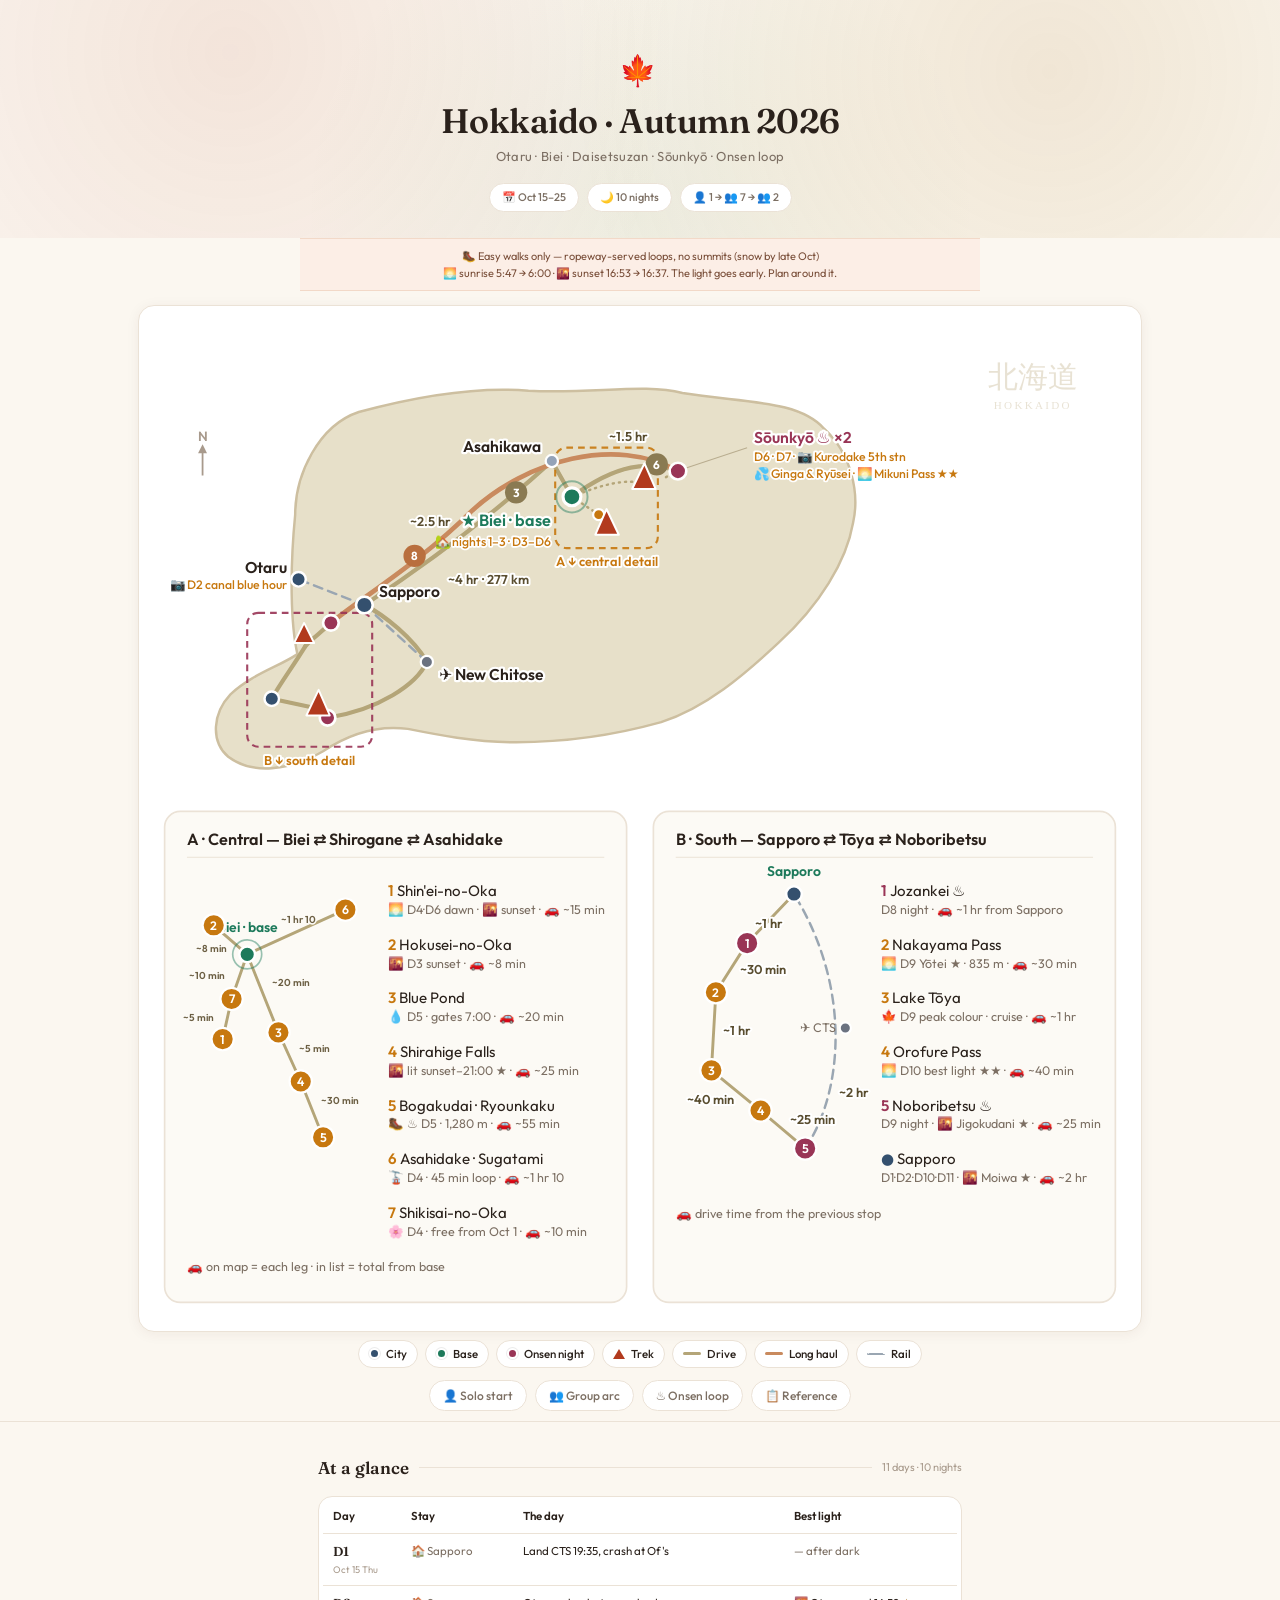
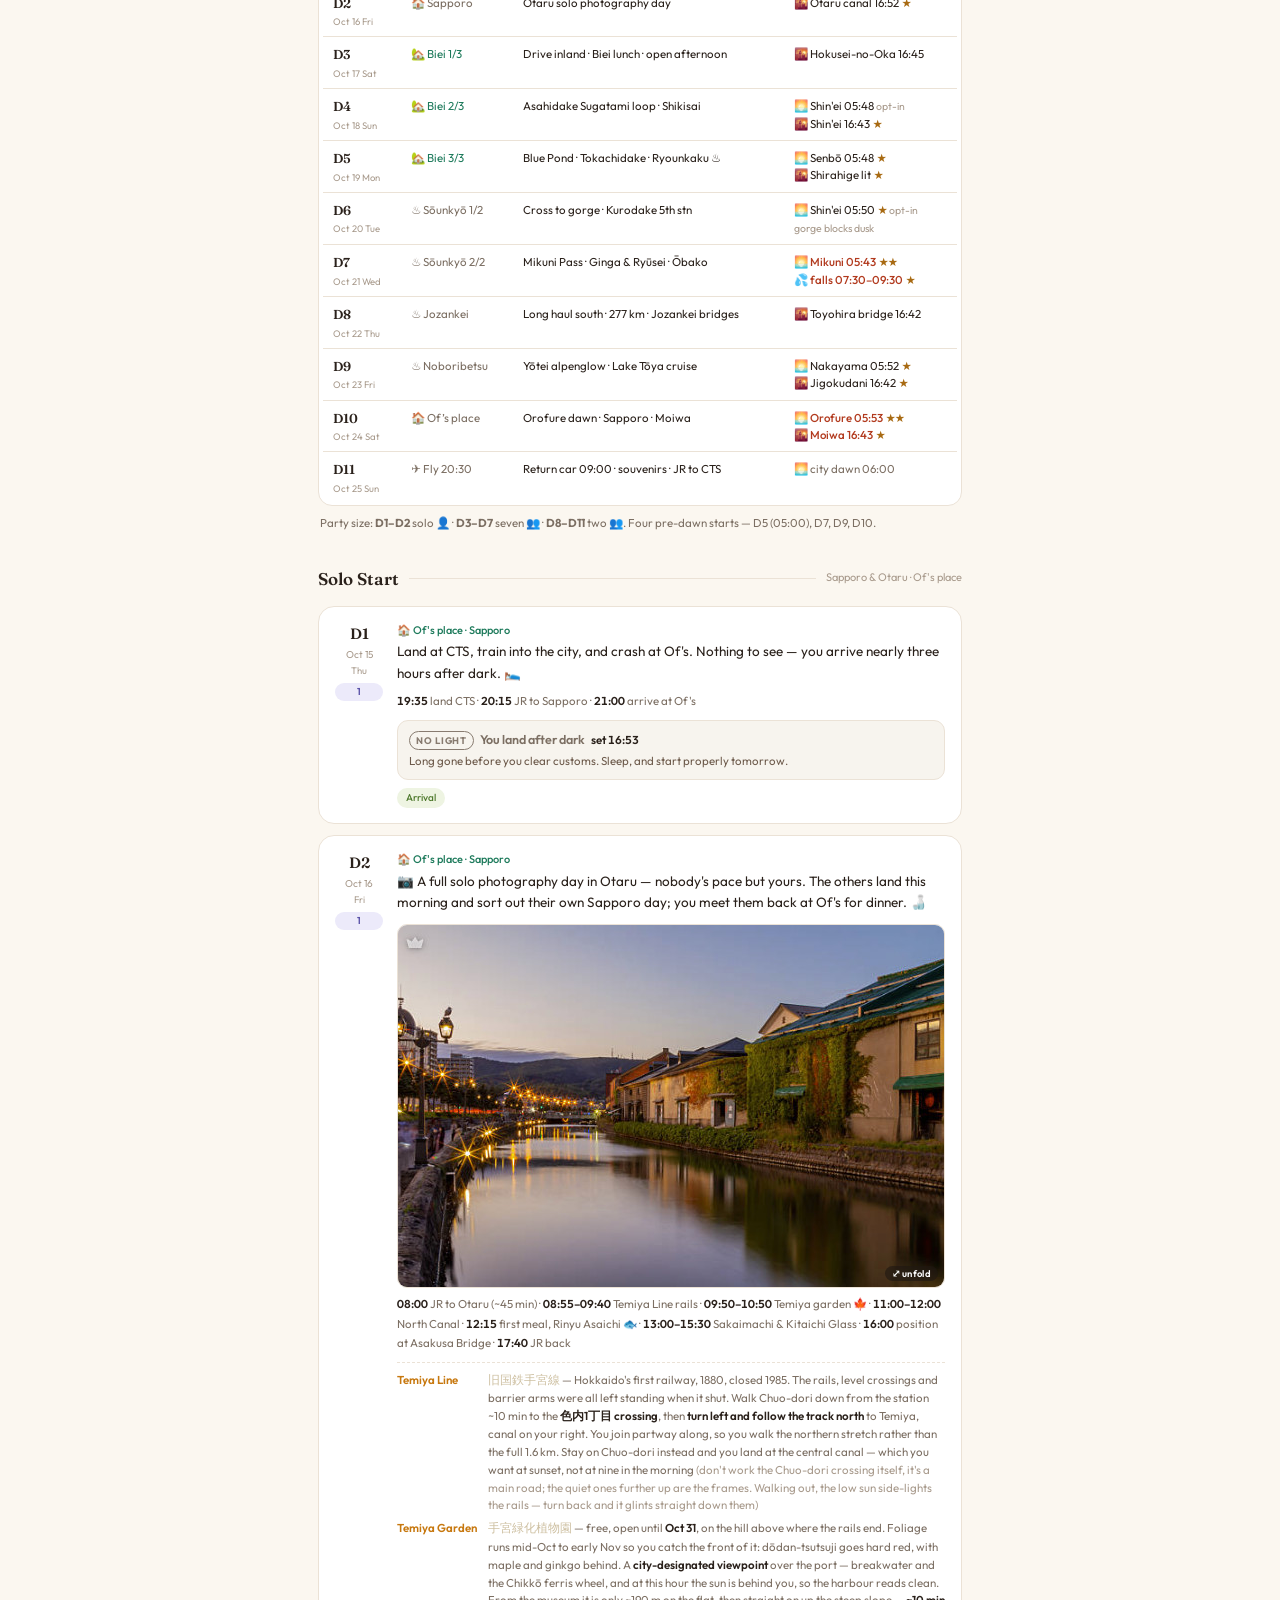
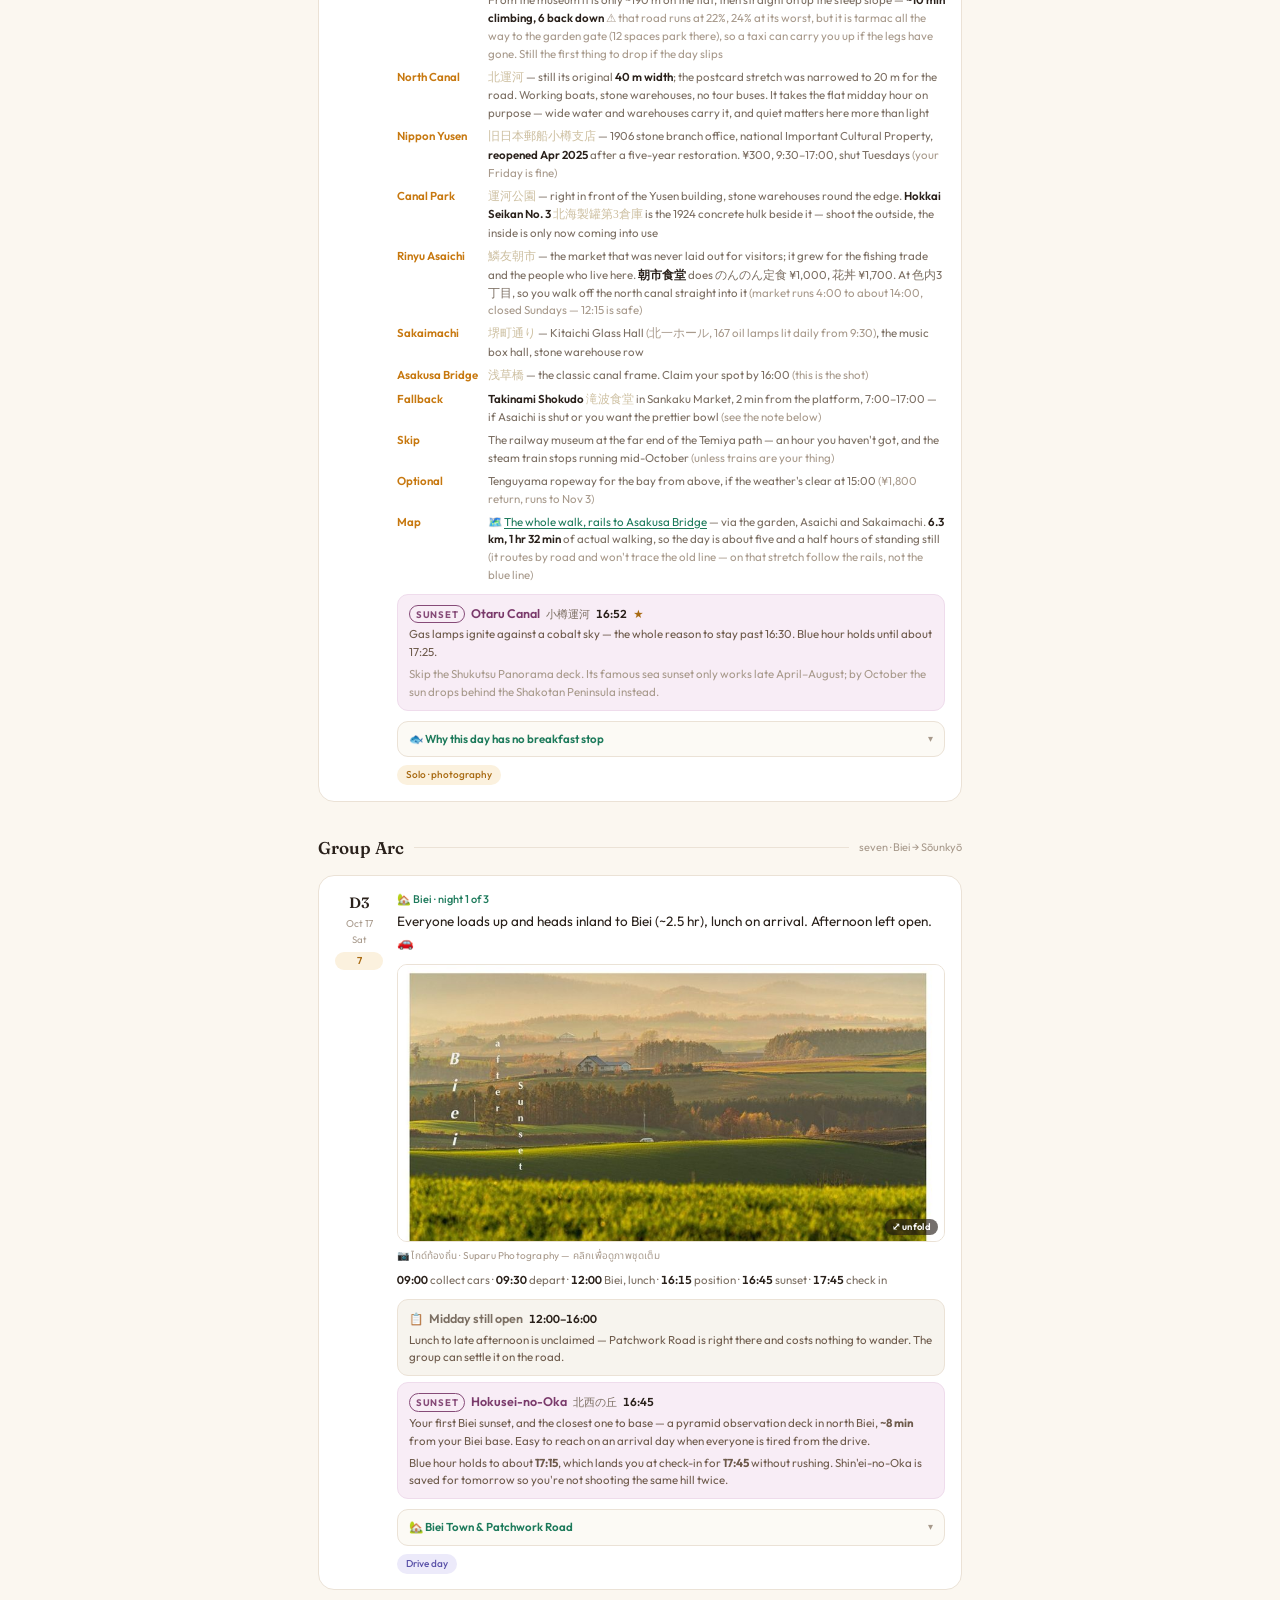
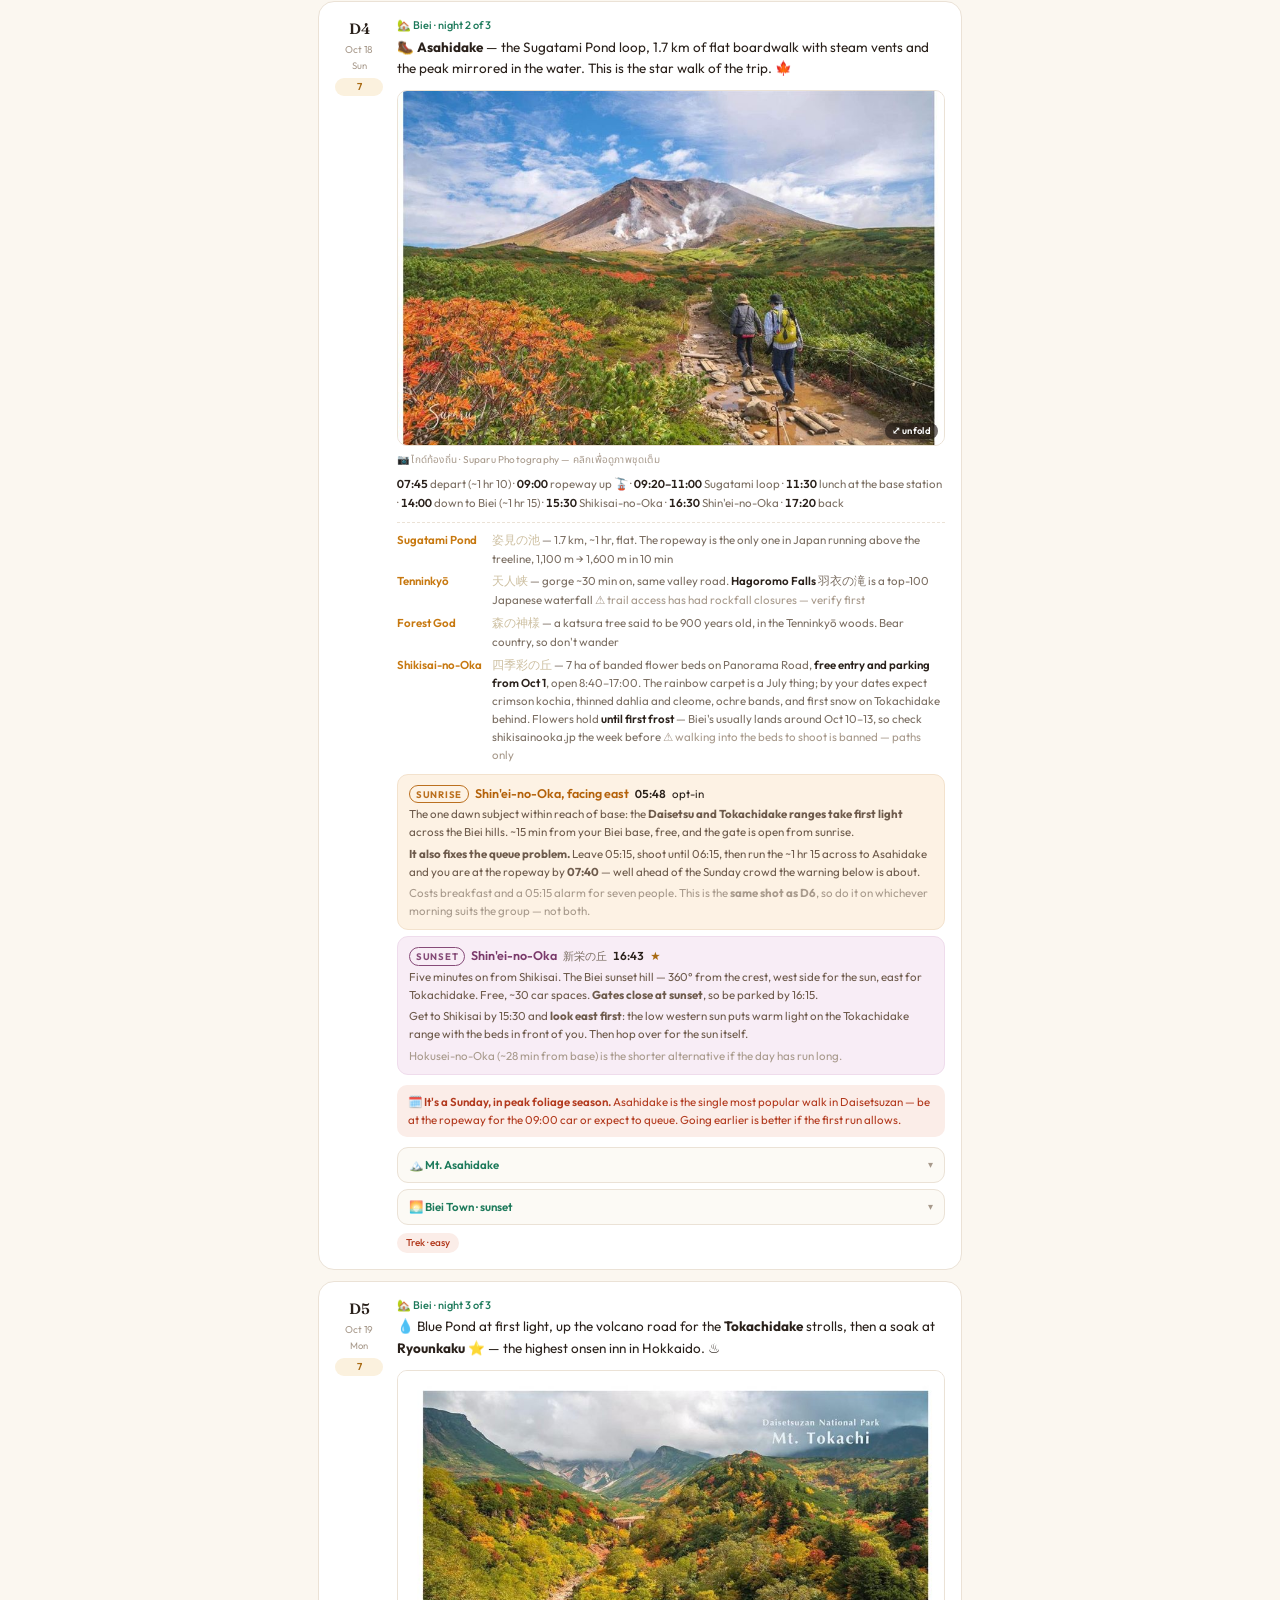
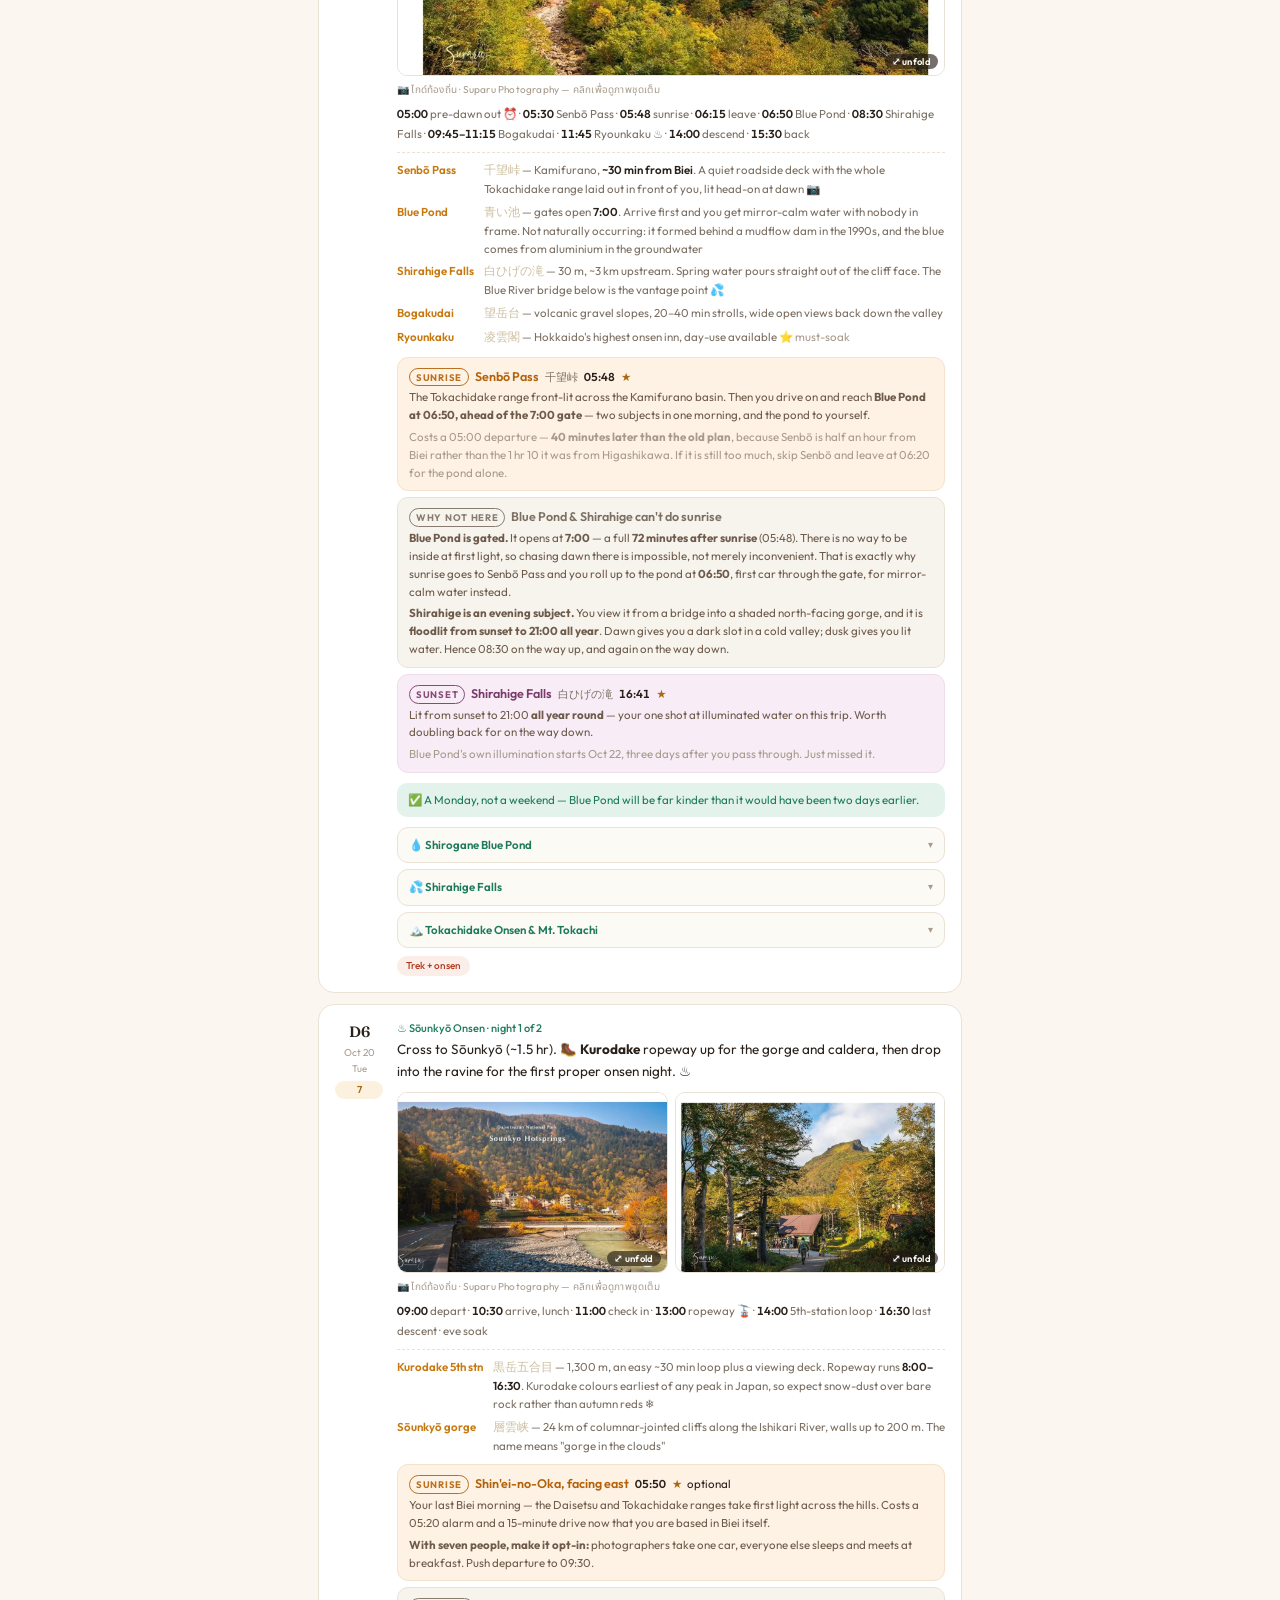
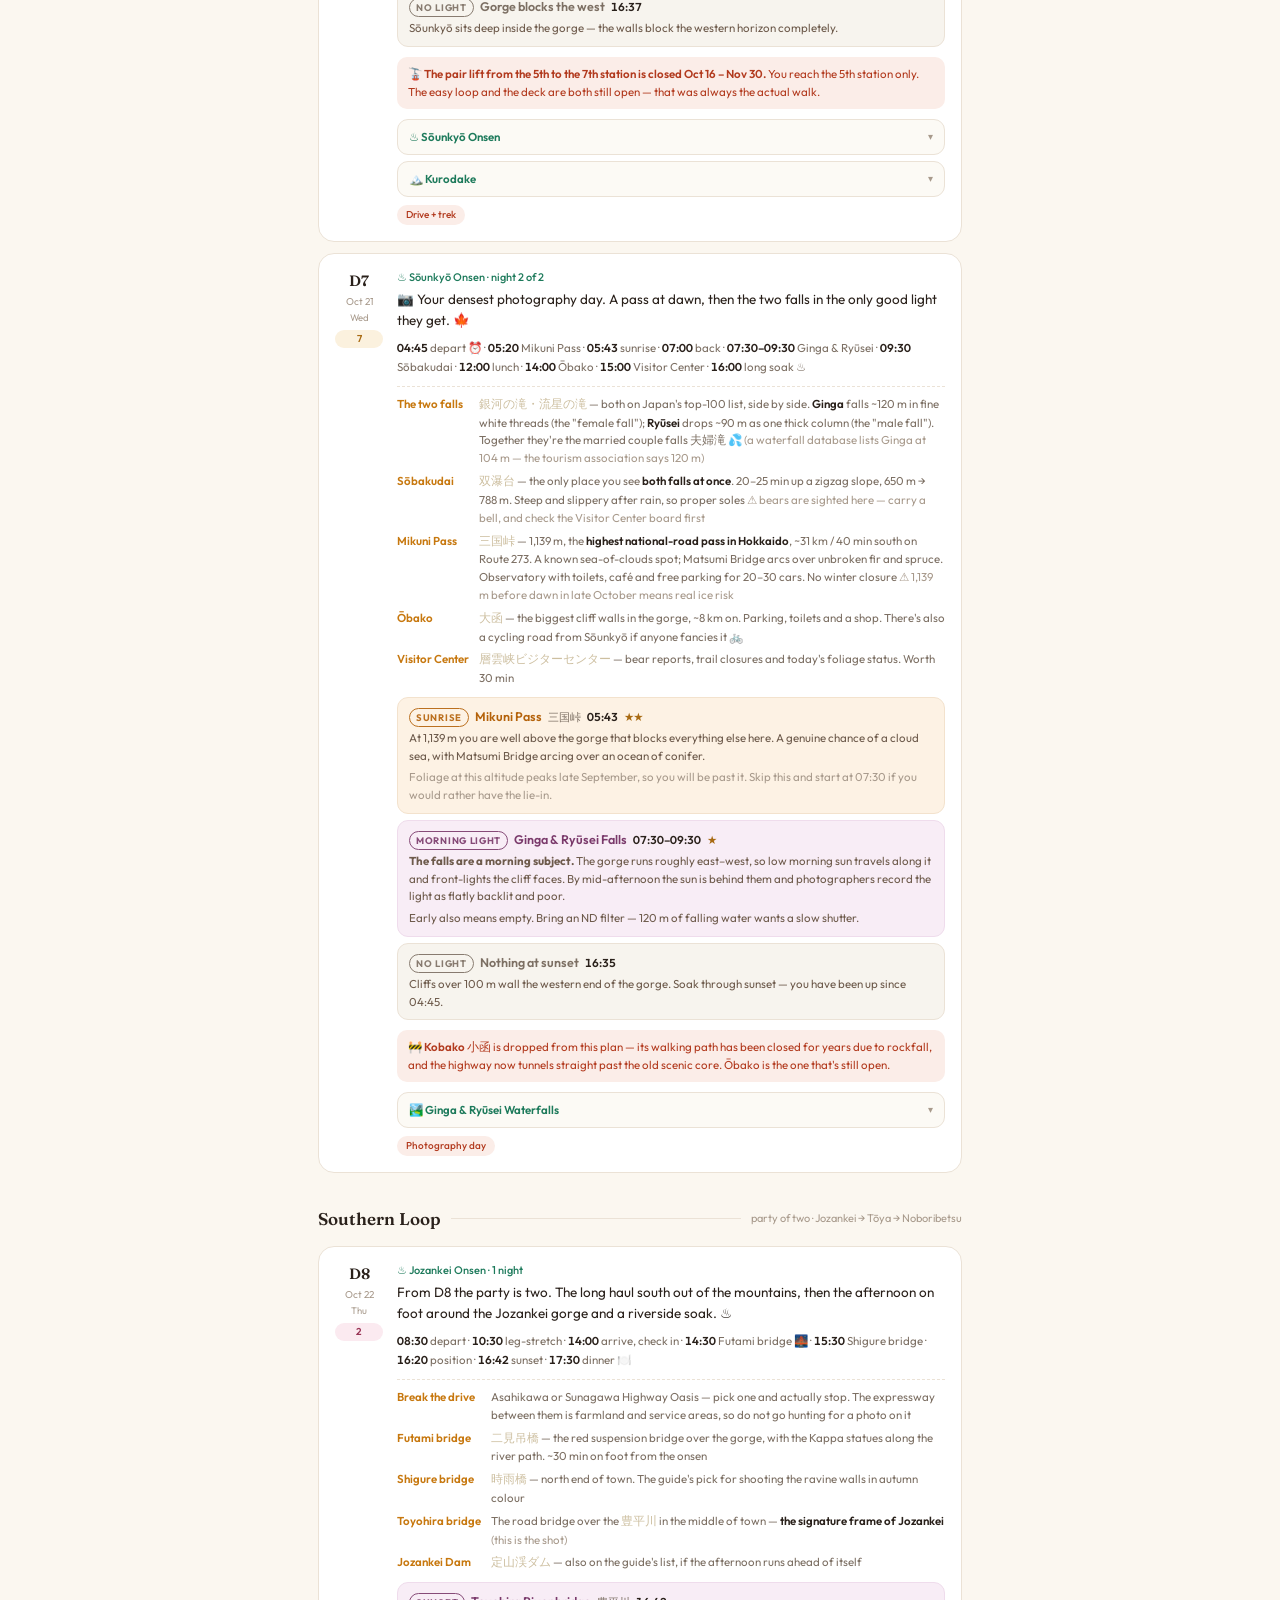
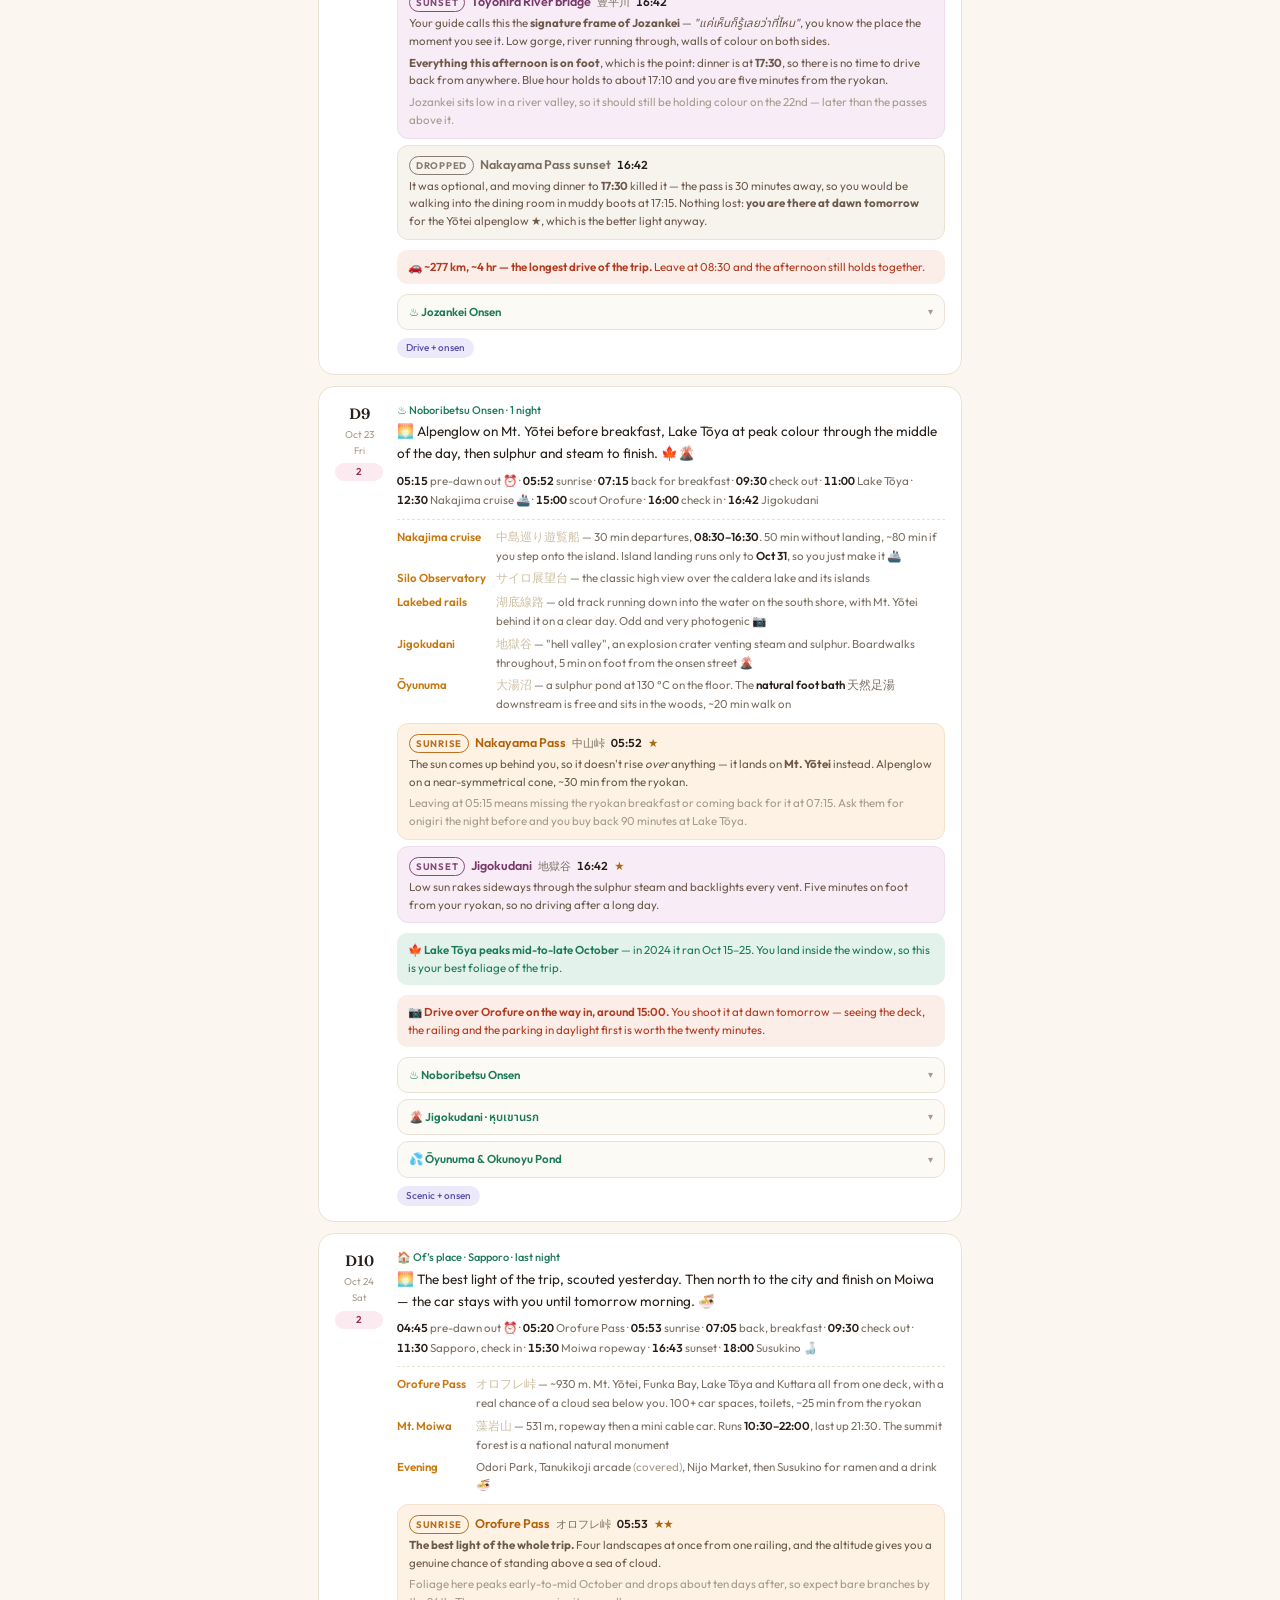
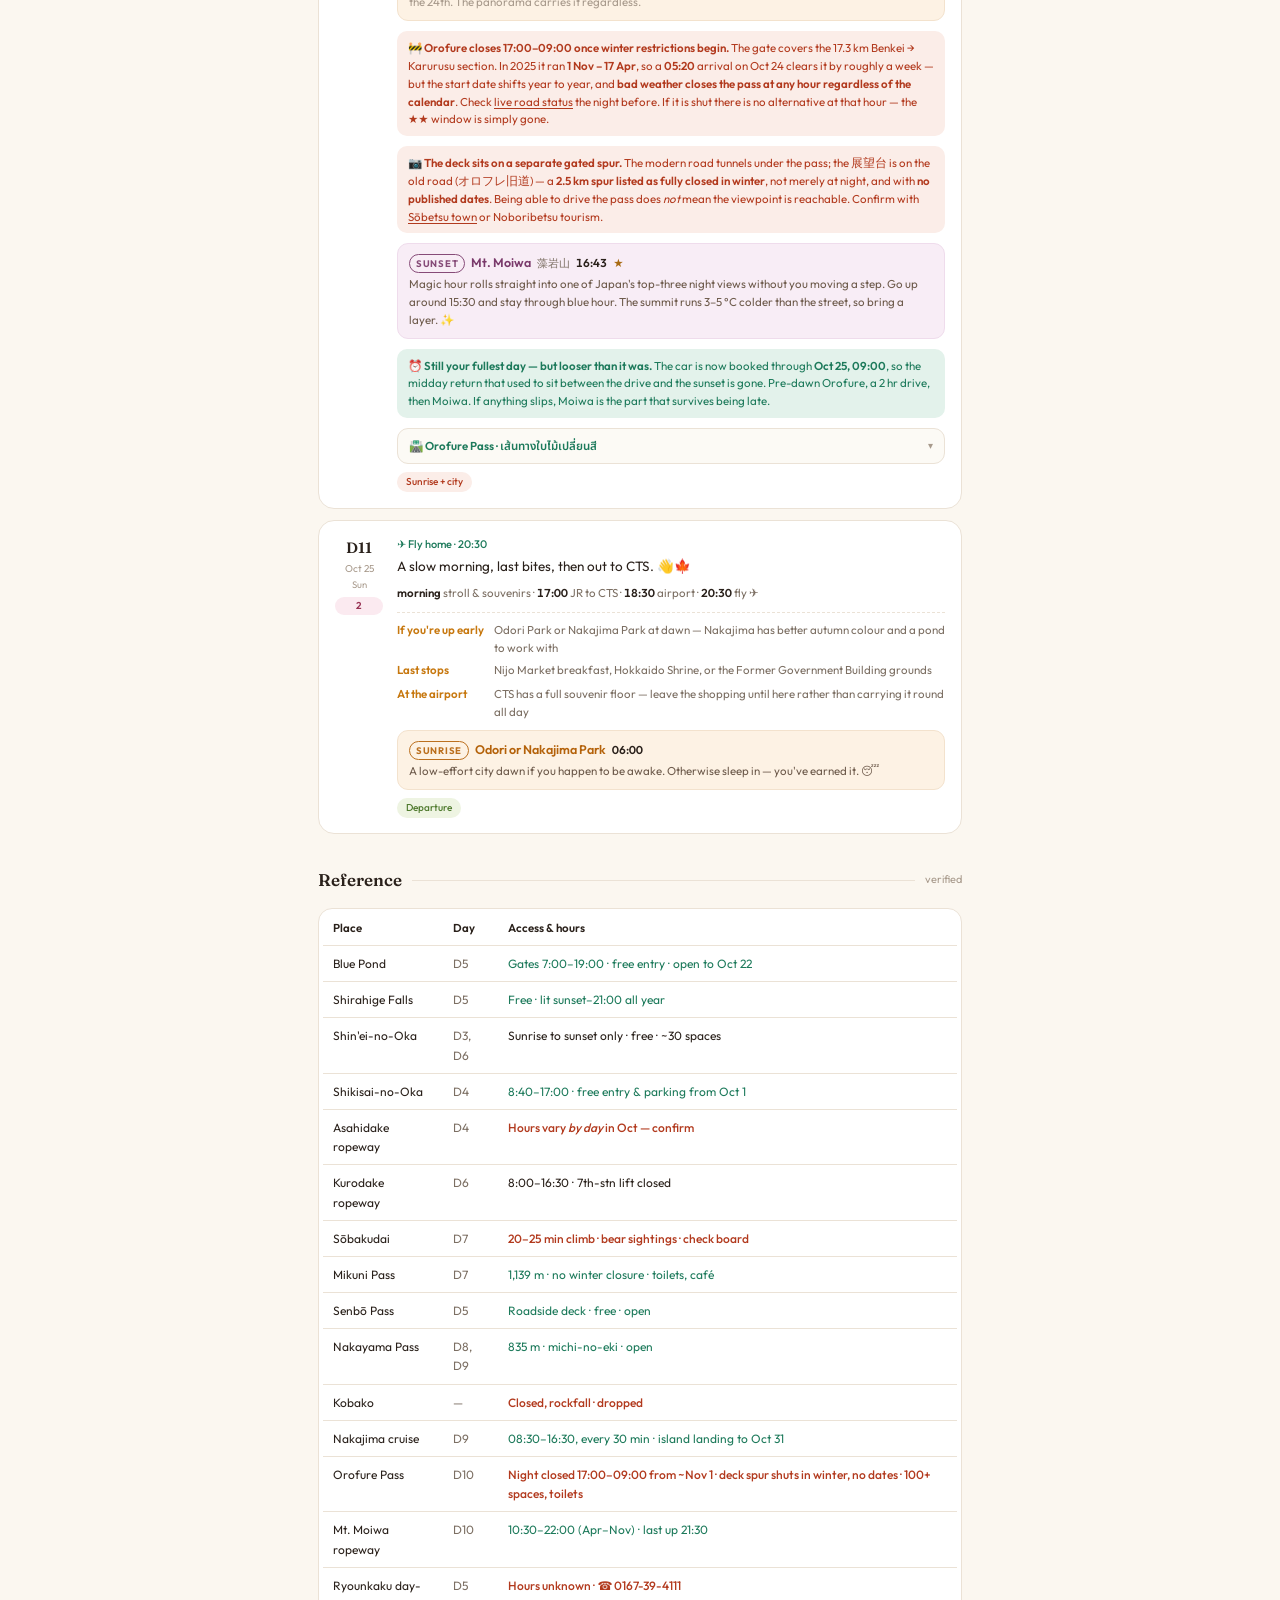
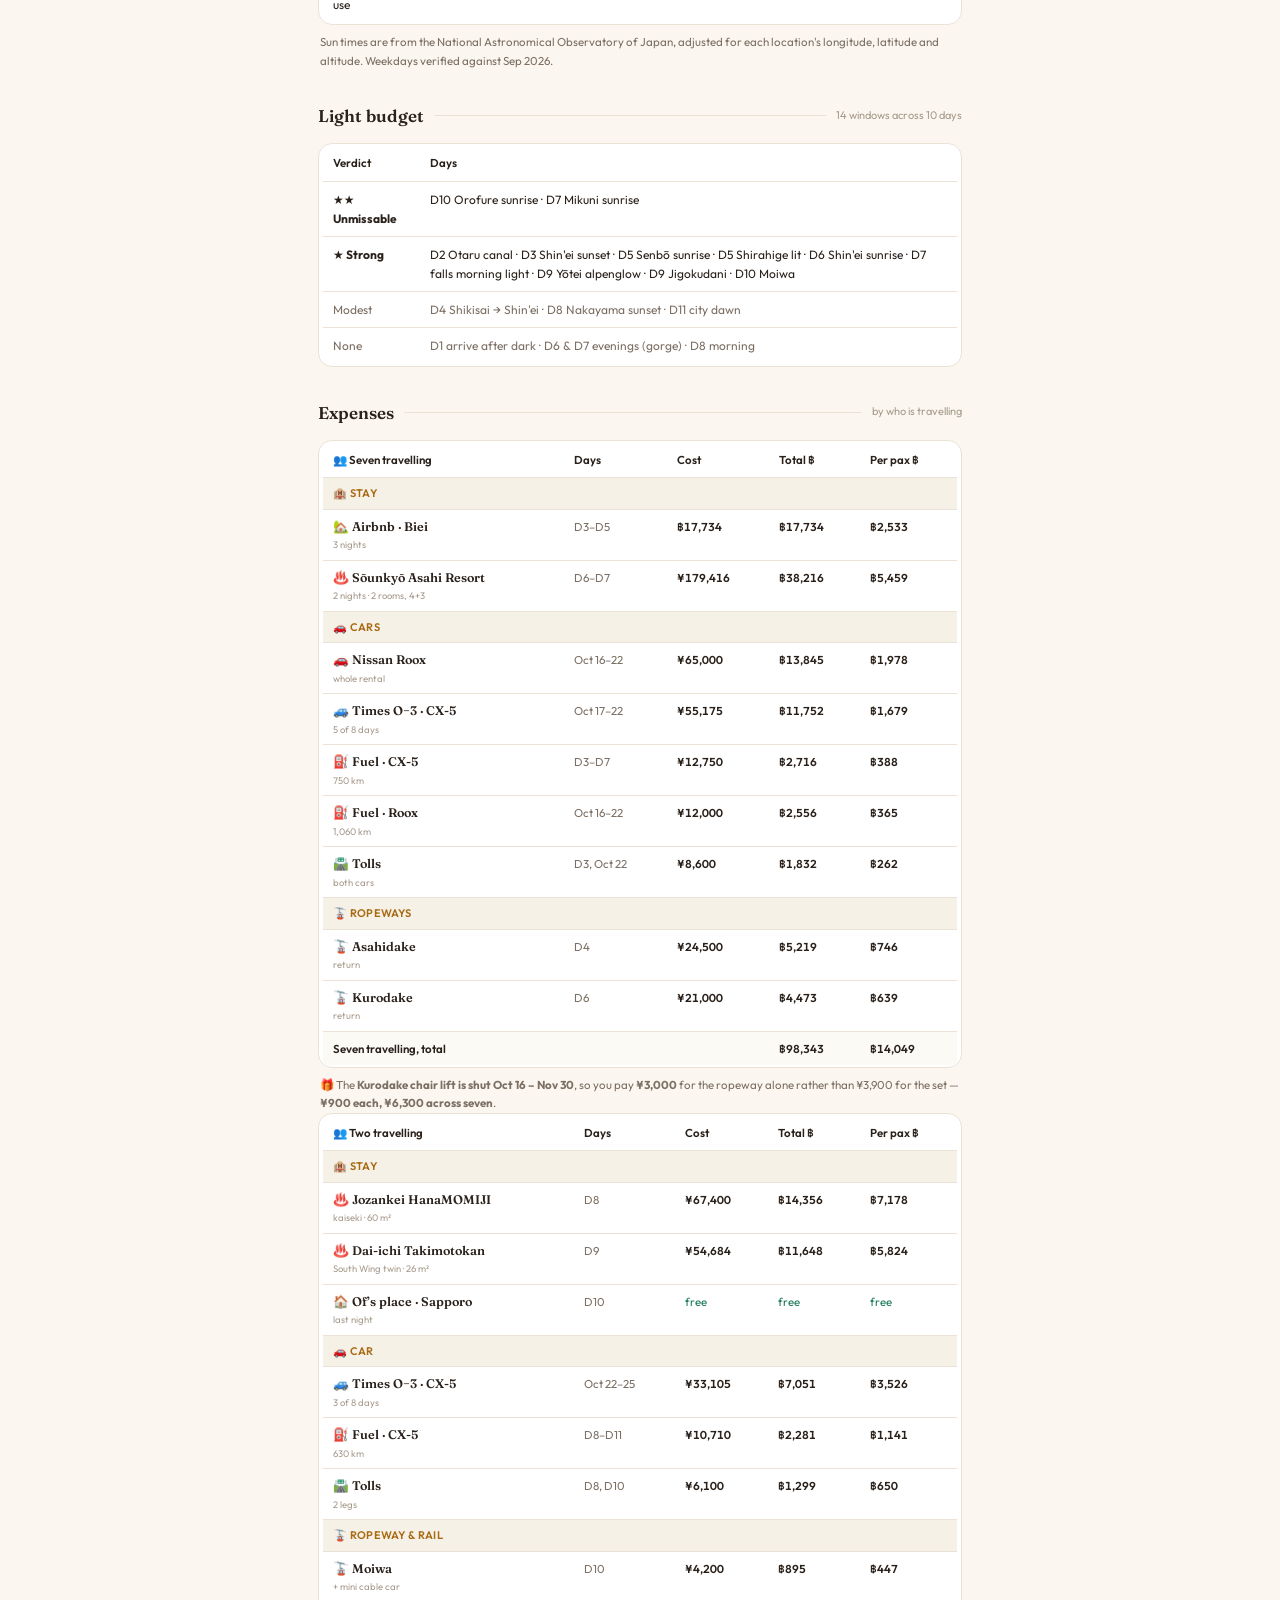
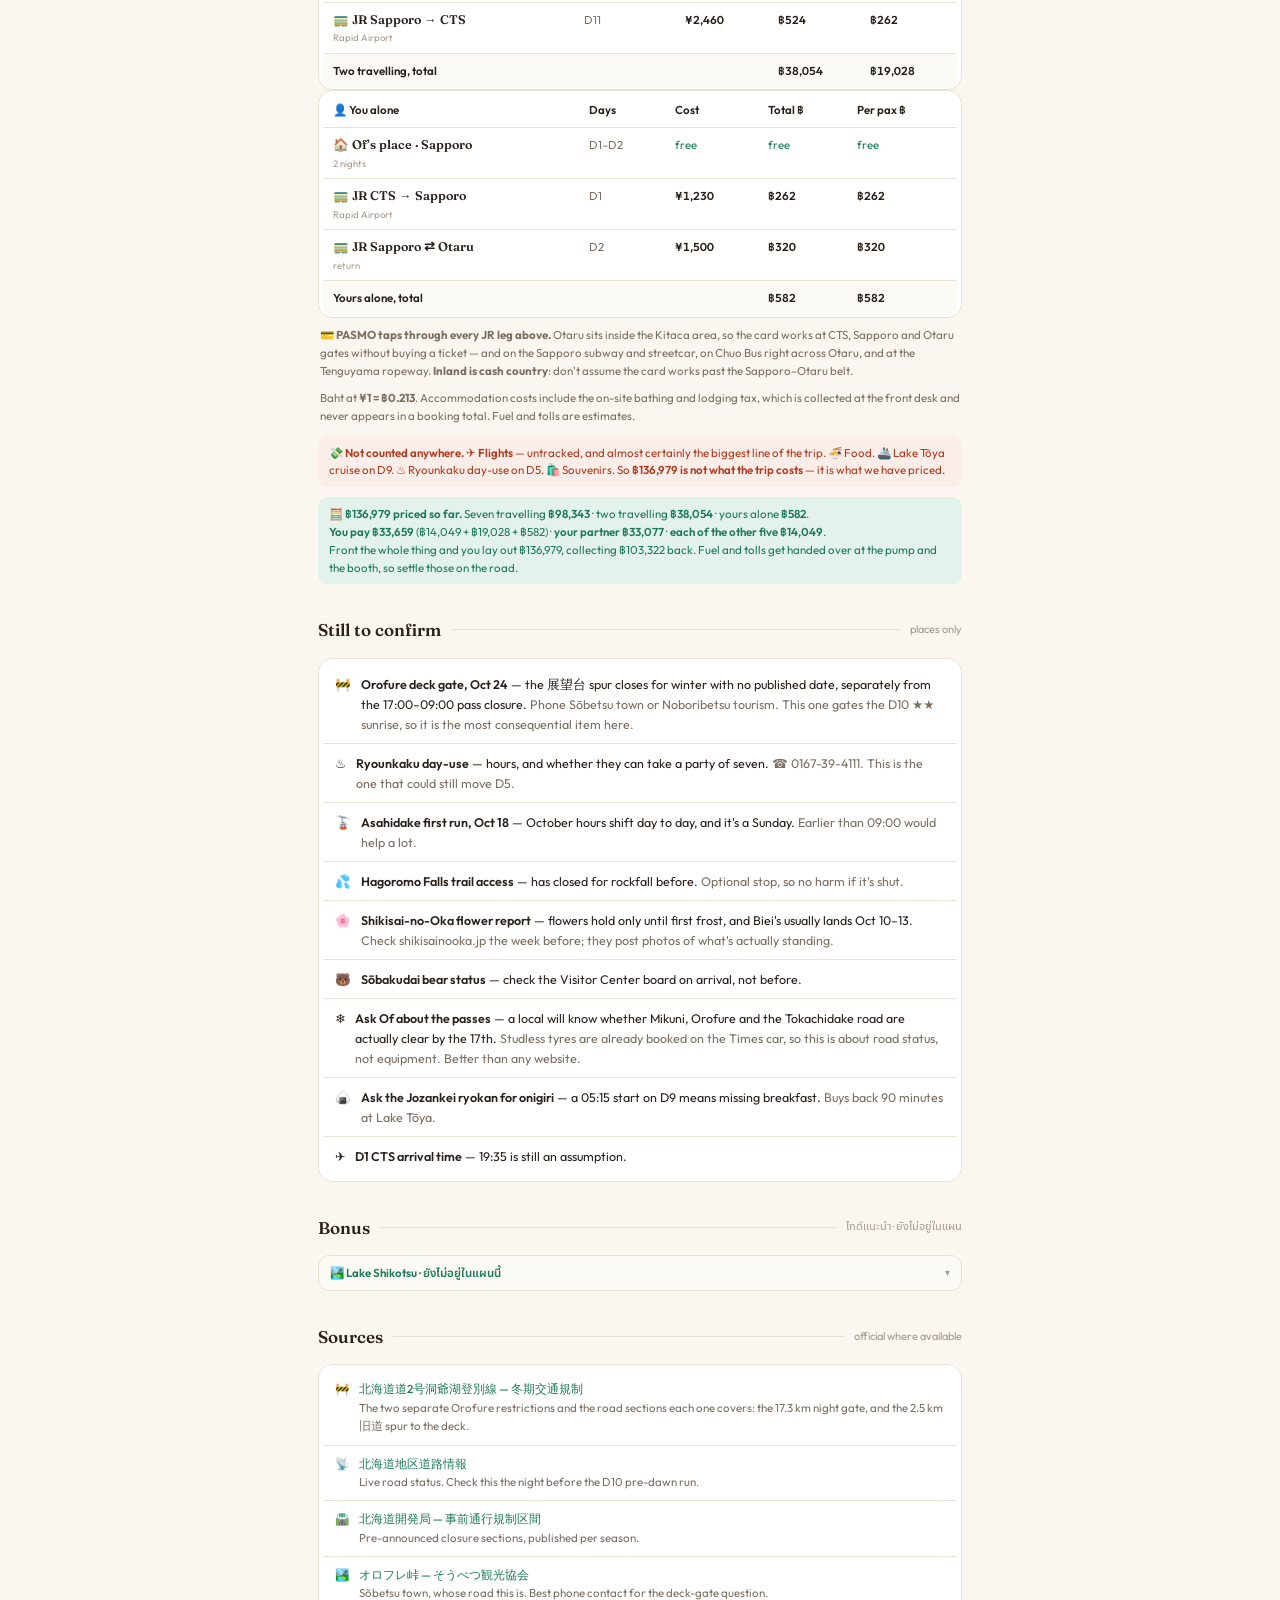
==== commit 39ff6ea3: "Pin the D2 walk on Google Maps, rails through to Asakusa Bridge One walking link covering the whole " ====
--- a/GIT/index.html
+++ b/GIT/index.html
@@ -310,6 +310,7 @@
           <dt>Fallback</dt><dd><b>Takinami Shokudo</b> <span class="jpn">滝波食堂</span> in Sankaku Market, 2 min from the platform, 7:00–17:00 — if Asaichi is shut or you want the prettier bowl <span class="z">(see the note below)</span></dd>
           <dt>Skip</dt><dd>The railway museum at the far end of the Temiya path — an hour you haven't got, and the steam train stops running mid-October <span class="z">(unless trains are your thing)</span></dd>
           <dt>Optional</dt><dd>Tenguyama ropeway for the bay from above, if the weather's clear at 15:00 <span class="z">(¥1,800 return, runs to Nov 3)</span></dd>
+          <dt>Map</dt><dd>🗺️ <a href="https://www.google.com/maps/dir/?api=1&amp;origin=%E6%97%A7%E5%9B%BD%E9%89%84%E6%89%8B%E5%AE%AE%E7%B7%9A&amp;destination=%E6%B5%85%E8%8D%89%E6%A9%8B%E8%A1%97%E5%9C%92&amp;travelmode=walking&amp;waypoints=%E6%89%8B%E5%AE%AE%E7%B7%91%E5%8C%96%E6%A4%8D%E7%89%A9%E5%9C%92%7C%E9%B1%97%E5%8F%8B%E6%9C%9D%E5%B8%82%7C%E5%8C%97%E4%B8%80%E7%A1%9D%E5%AD%90%E4%B8%89%E5%8F%B7%E9%A4%A8" target="_blank" rel="noopener">The whole walk, rails to Asakusa Bridge</a> — via the garden, Asaichi and Sakaimachi. <b>6.3 km, 1 hr 32 min</b> of actual walking, so the day is about five and a half hours of standing still <span class="z">(it routes by road and won't trace the old line — on that stretch follow the rails, not the blue line)</span></dd>
         </dl>
       </div>
       <div class="lite dusk">
--- a/GIT/assets/style.css
+++ b/GIT/assets/style.css
@@ -77,6 +77,7 @@
   .plc dd b{color:var(--ink);font-weight:600;}
   .plc dd .jpn{font-family:var(--jp);color:var(--coast);}
   .plc dd .z{color:var(--faint);}
+  .plc dd a{color:var(--accent);text-decoration:underline;text-underline-offset:2px;}
 
   .lite{margin-top:10px;border-radius:11px;padding:9px 11px;font-size:11.5px;line-height:1.55;
     border:1px solid #F3E2CD;background:var(--dawnbg);}
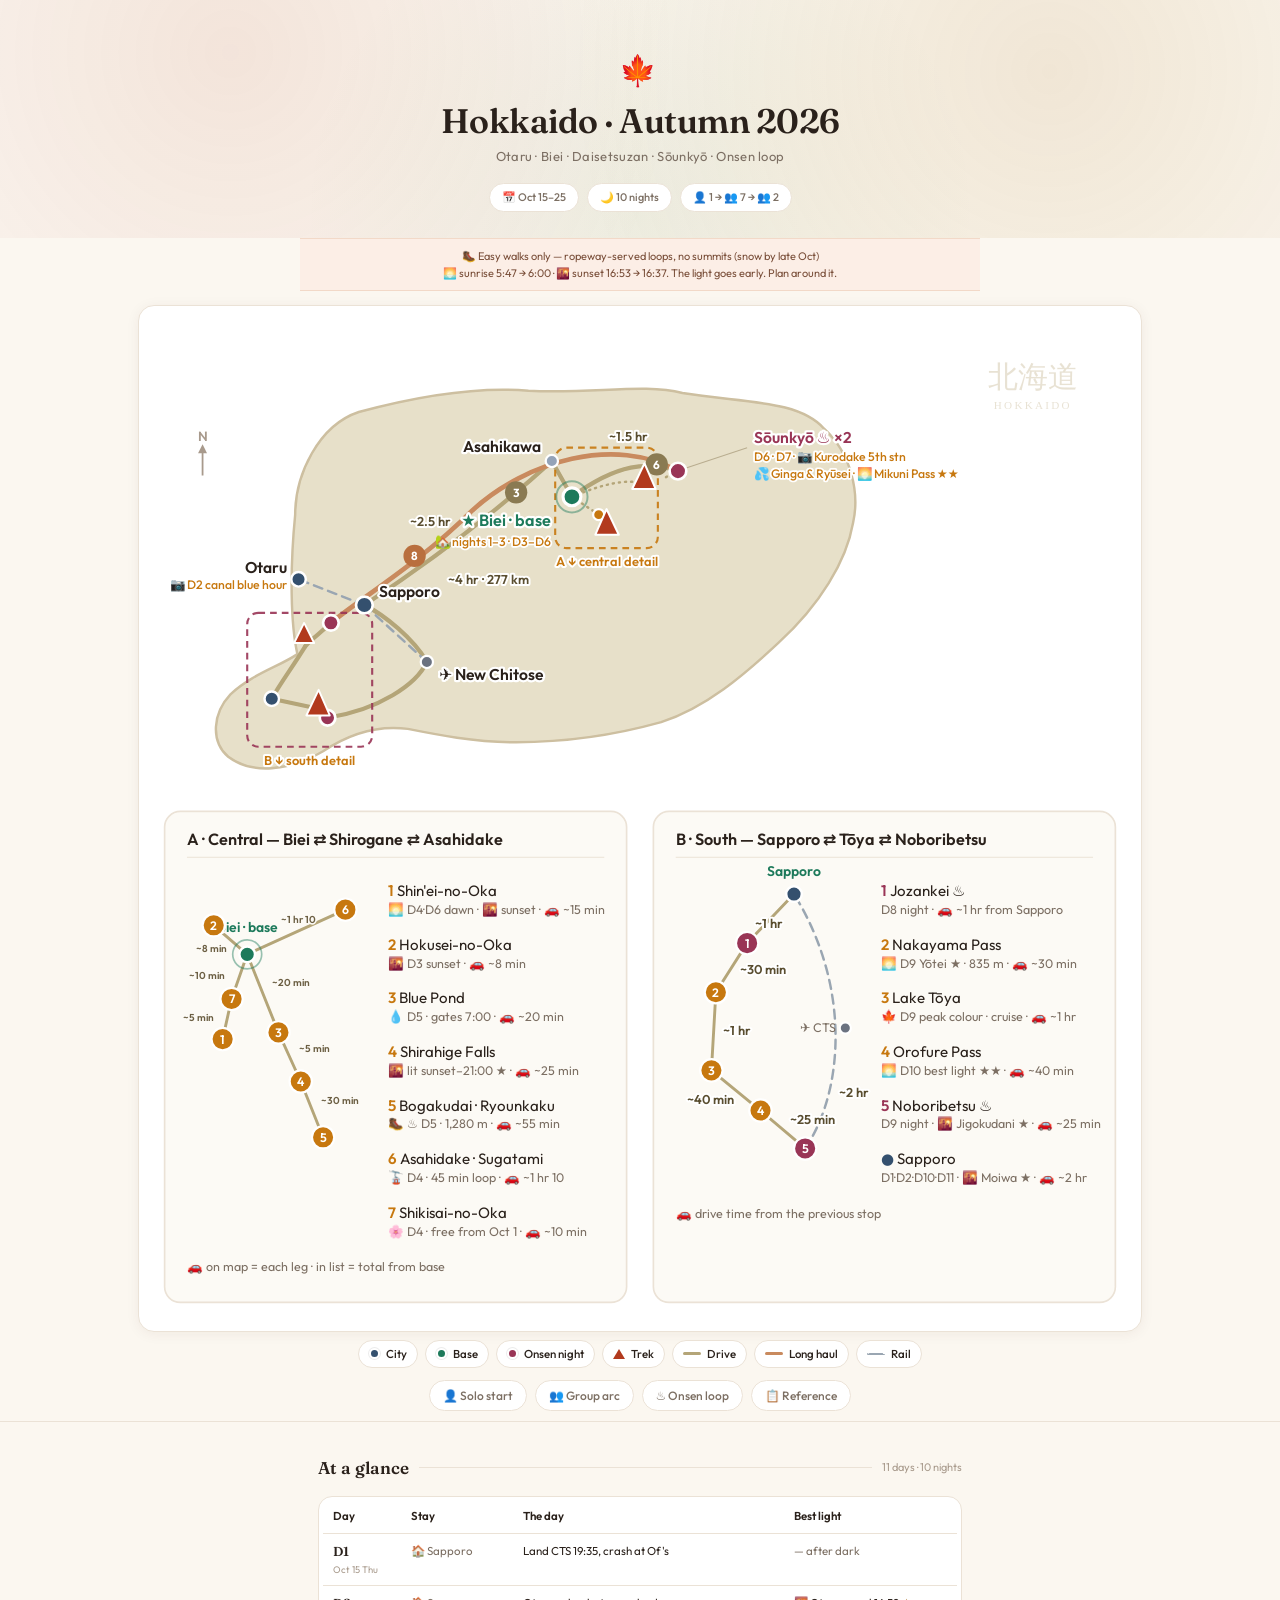
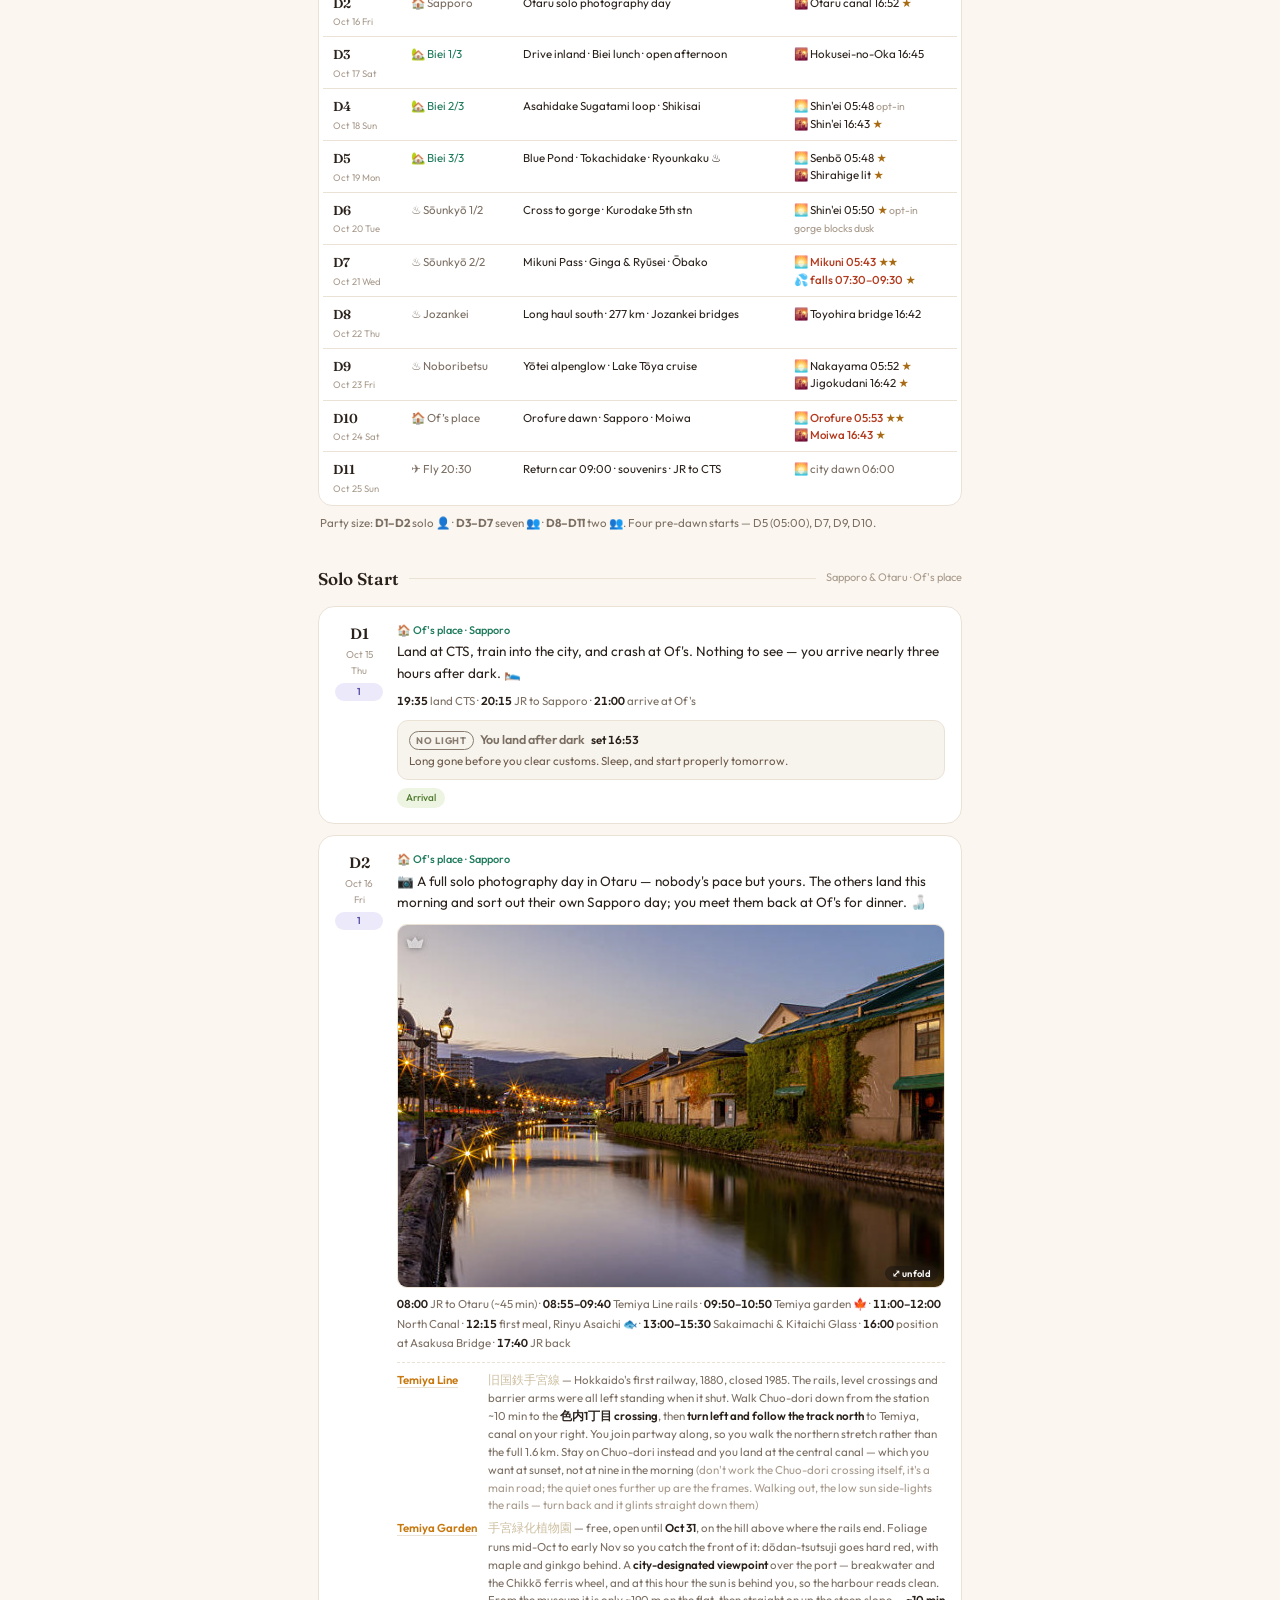
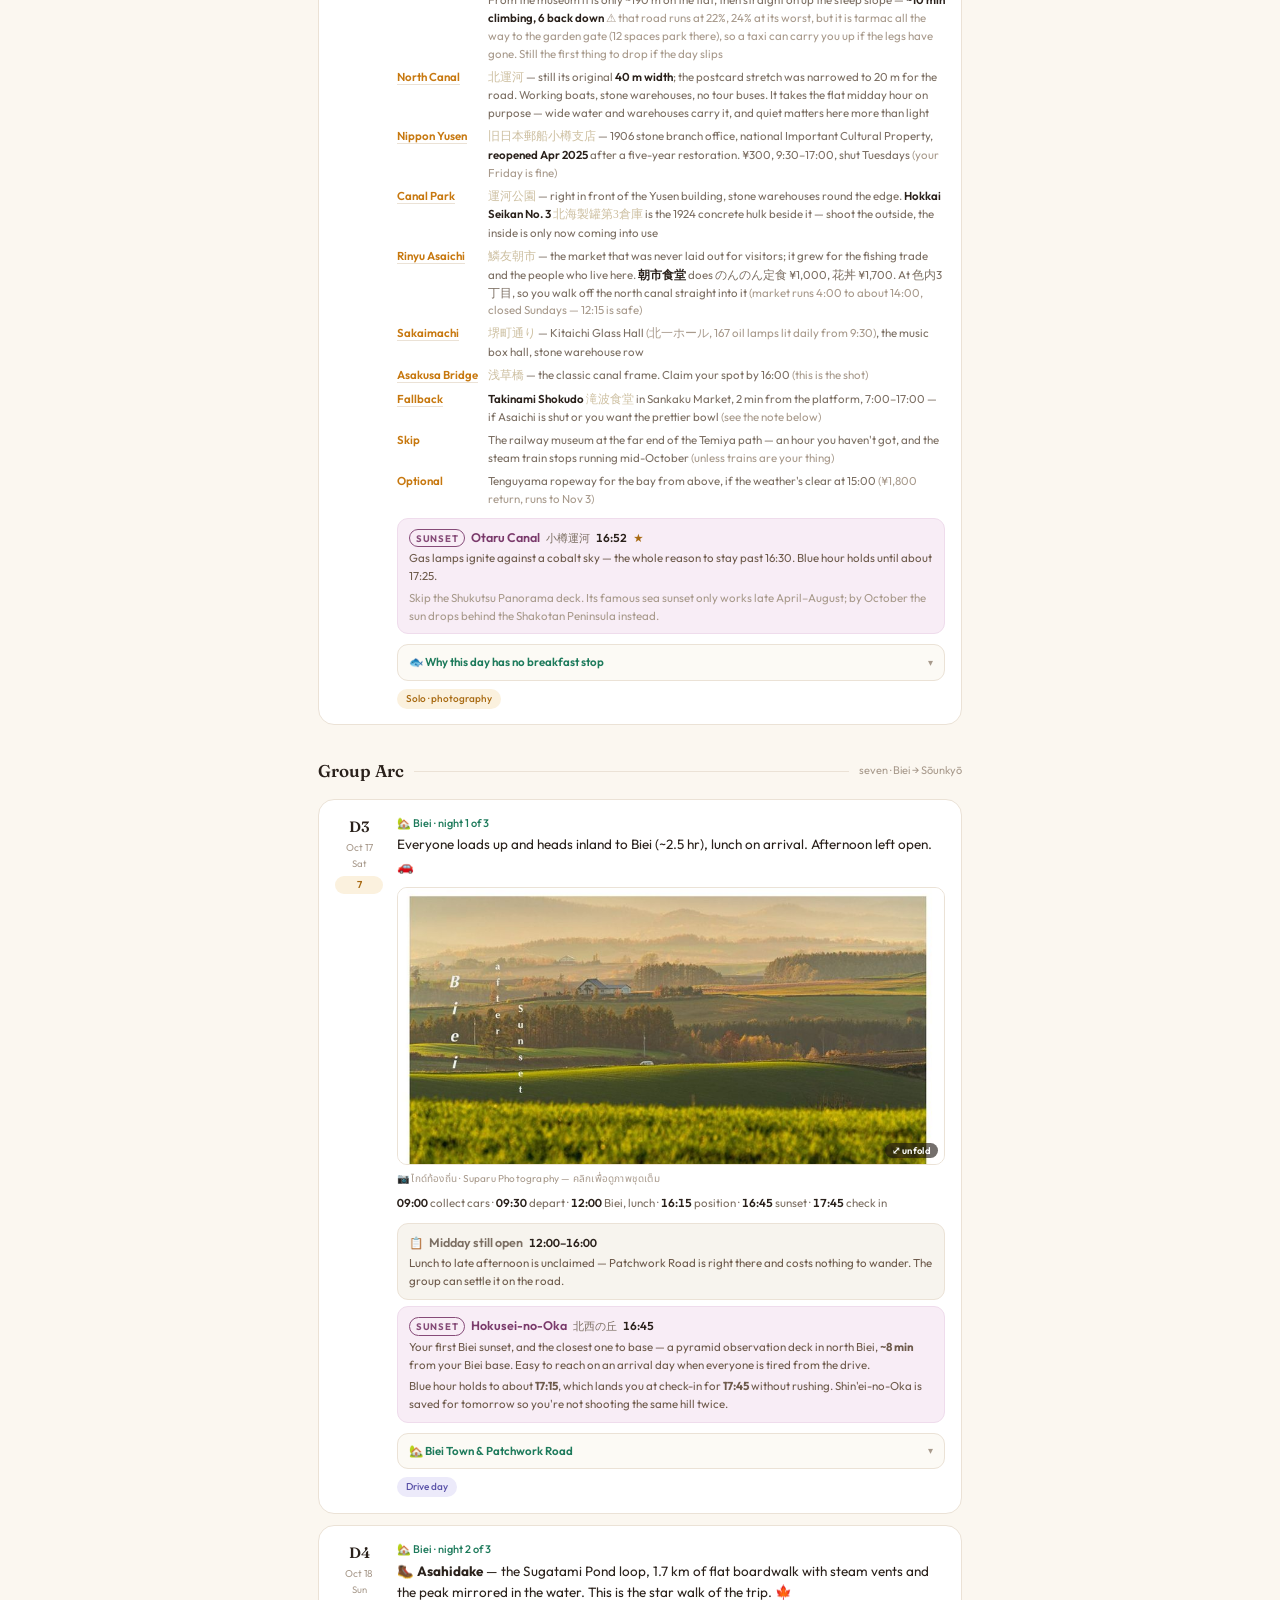
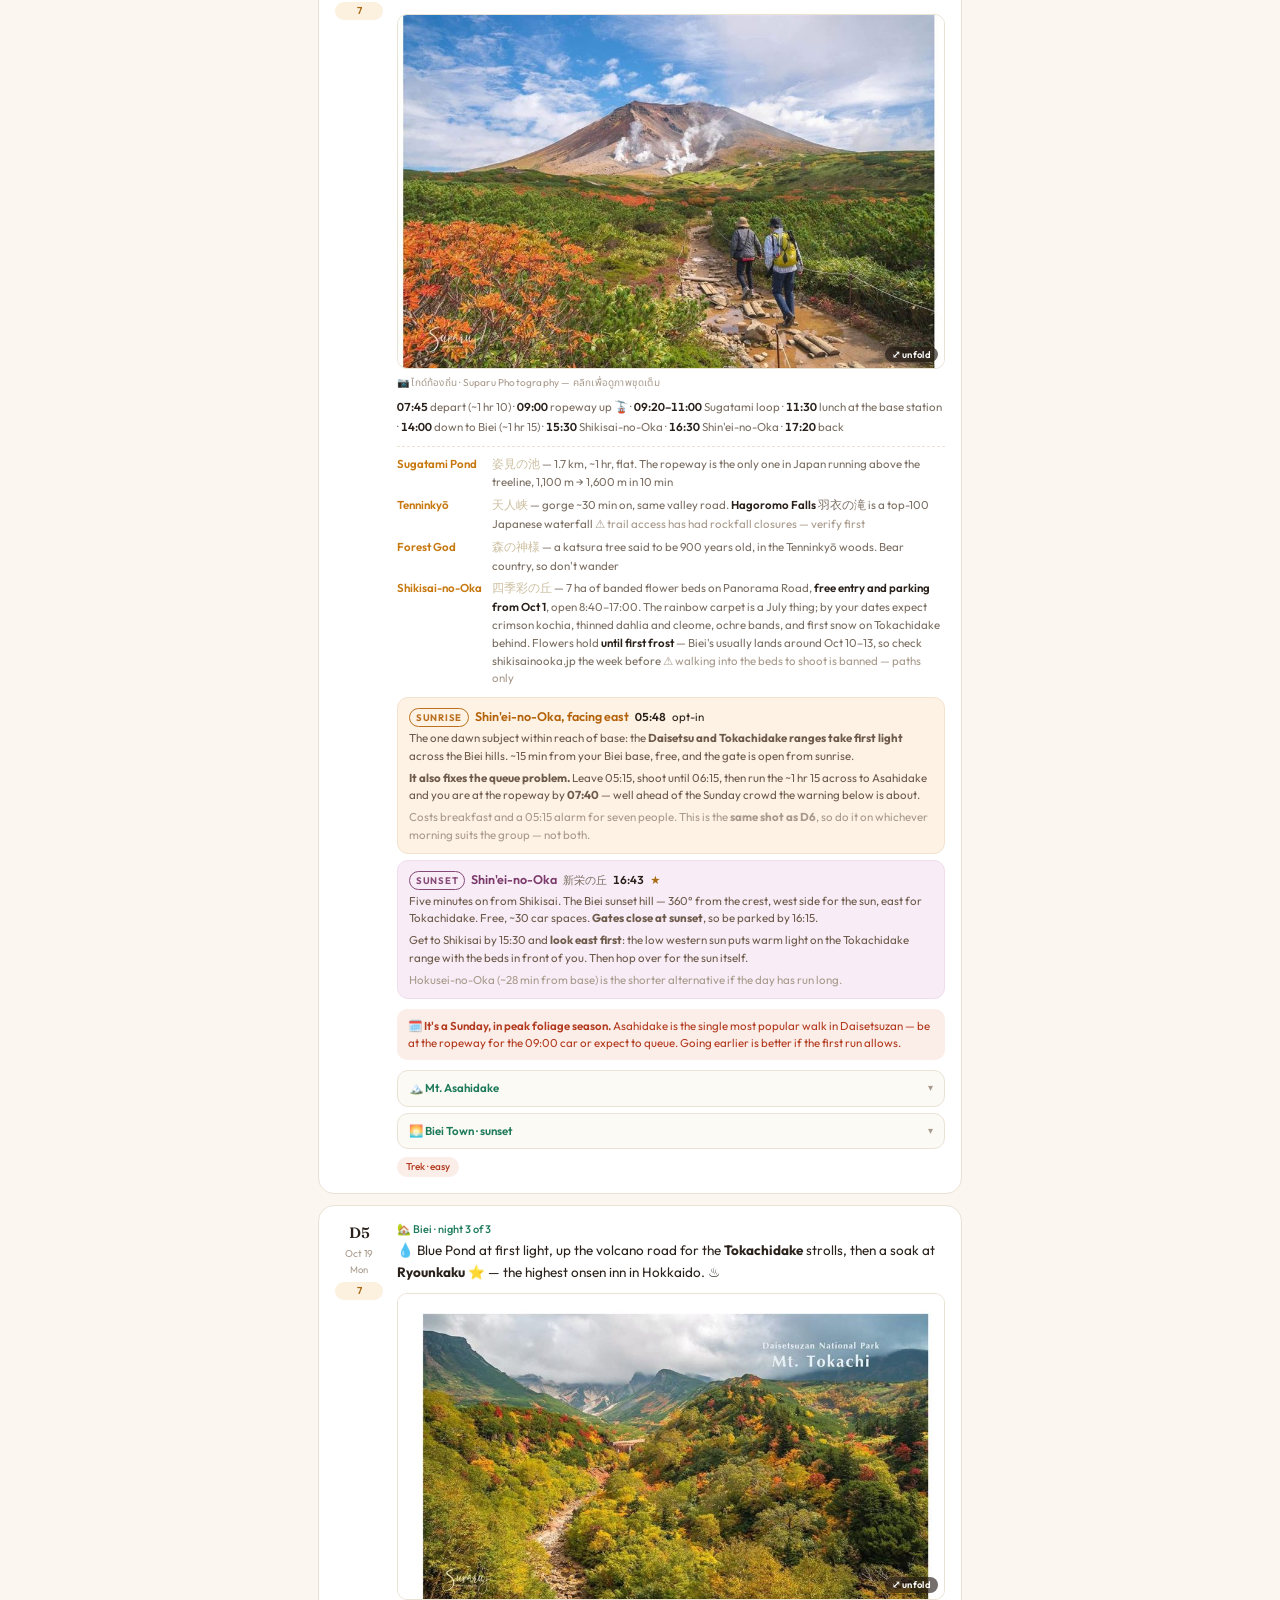
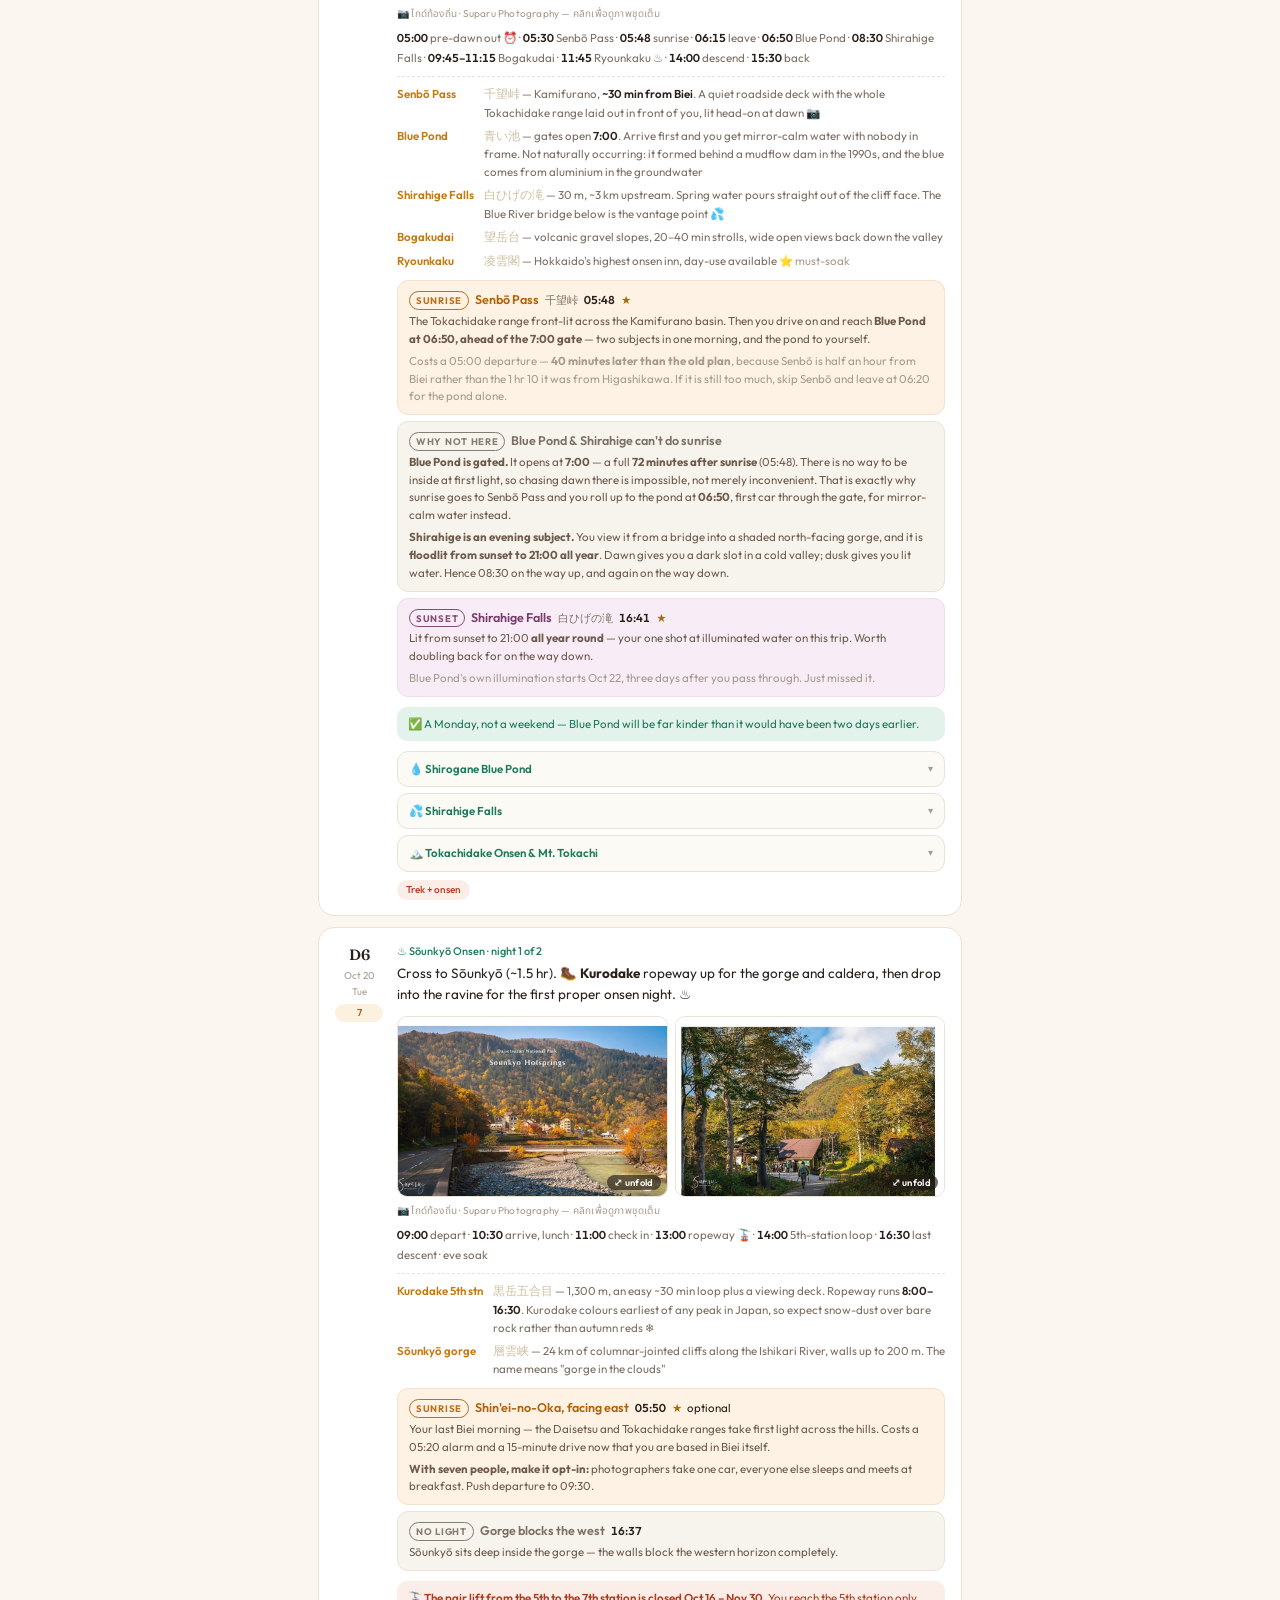
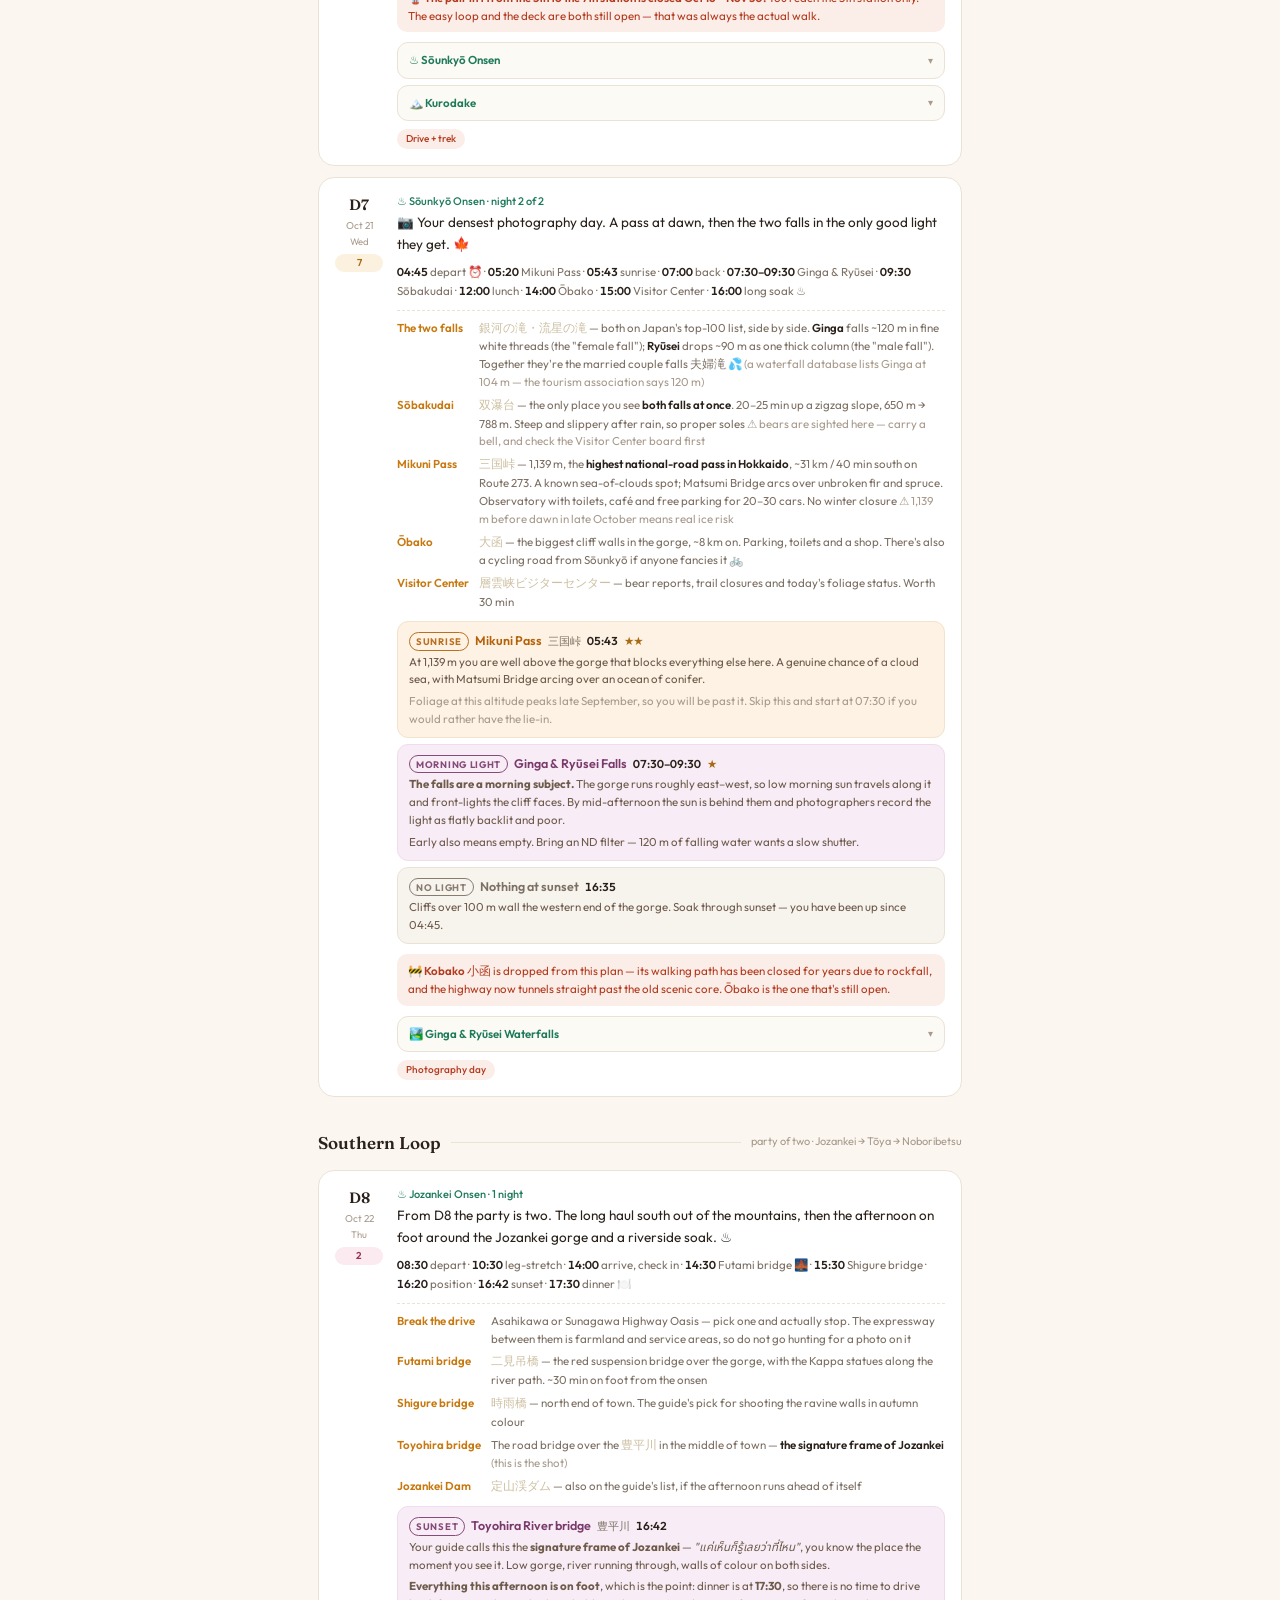
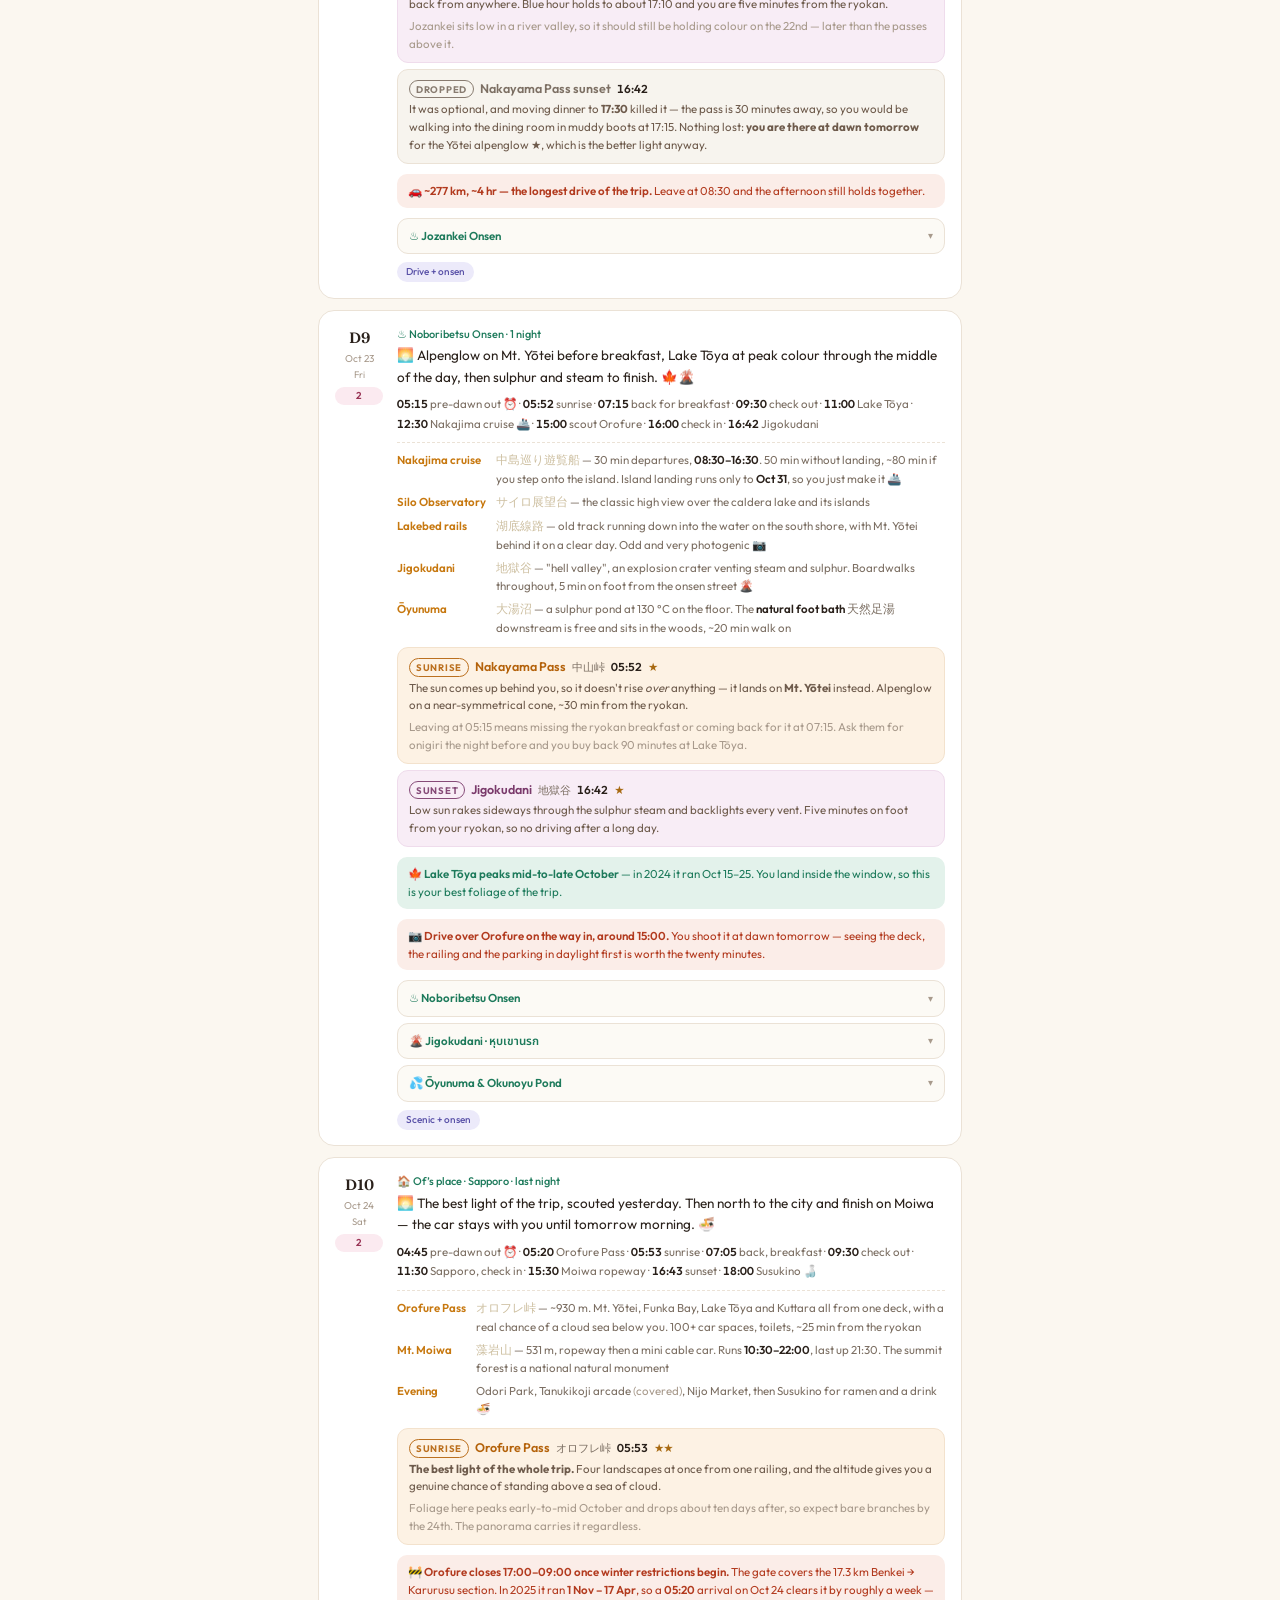
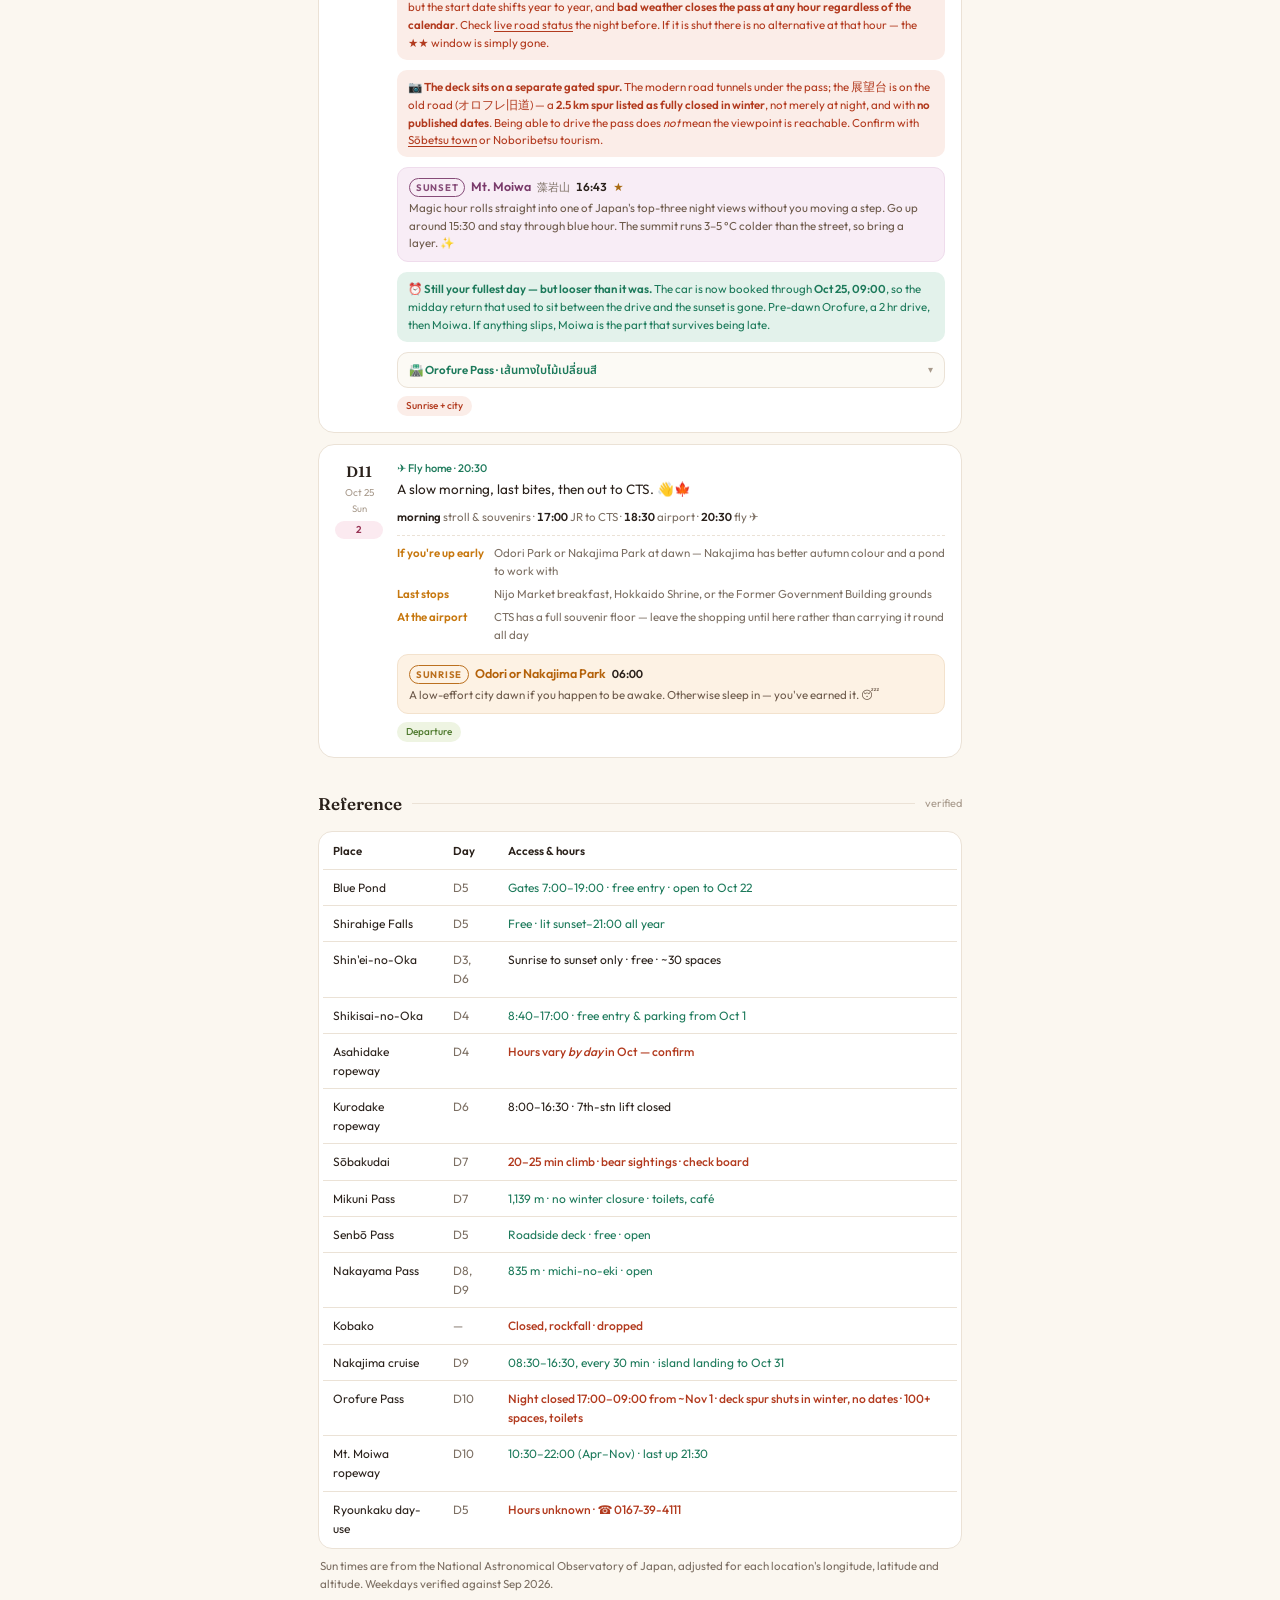
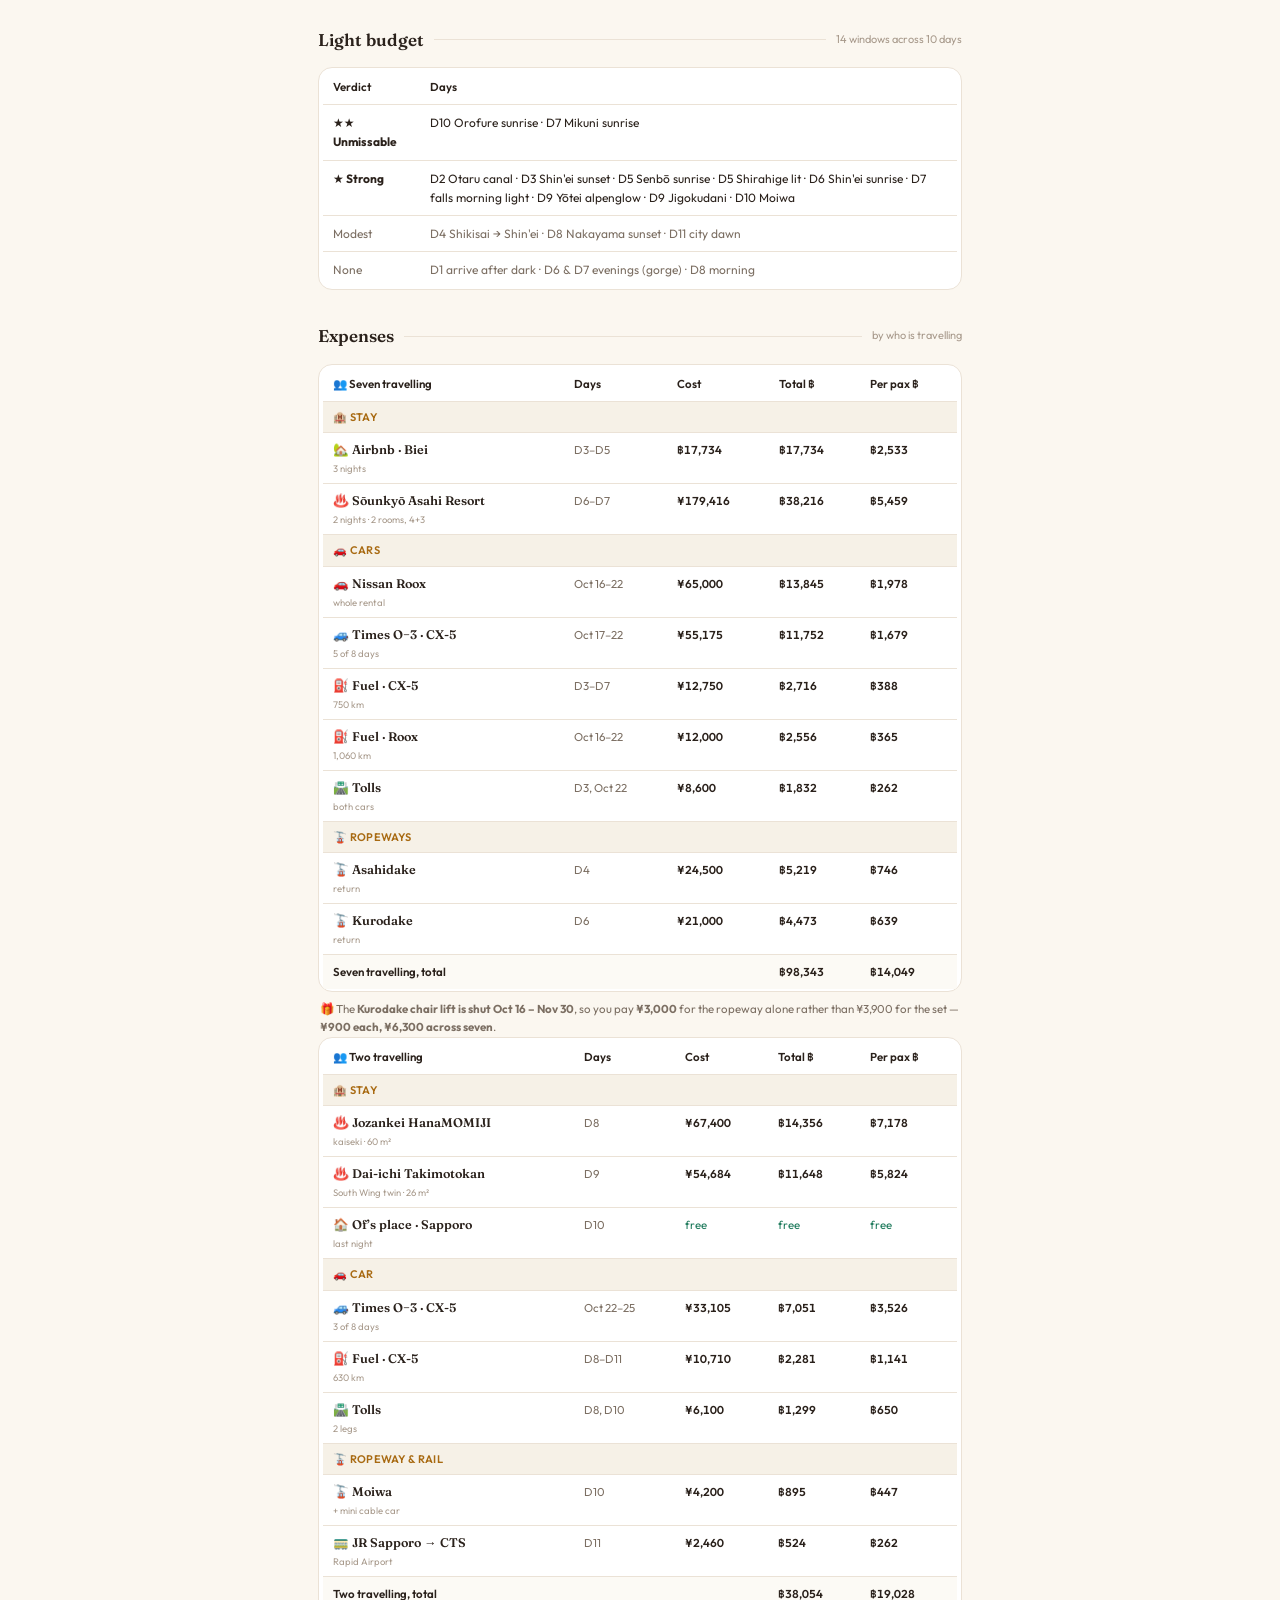
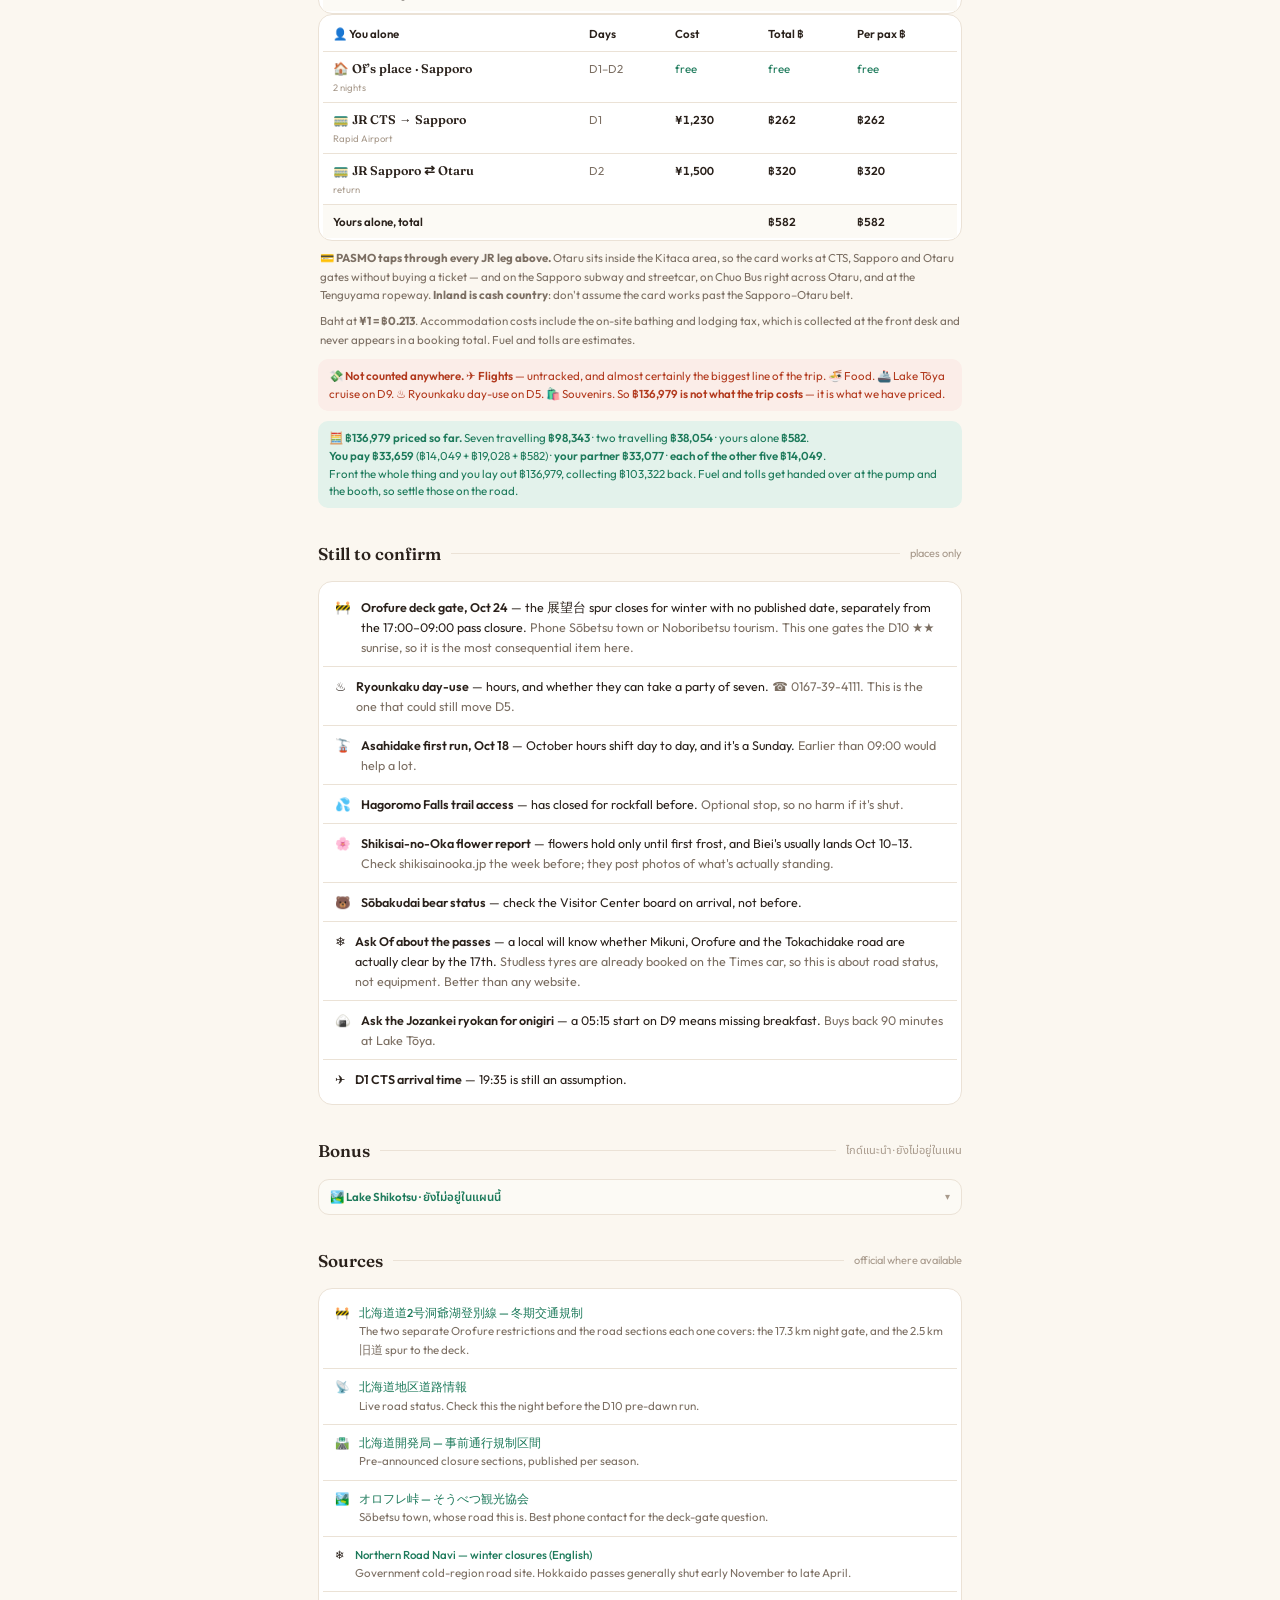
==== commit 43033fb9: "Pin each D2 place to its own map, rather than one route link Replaces the single walking-route link " ====
--- a/GIT/index.html
+++ b/GIT/index.html
@@ -299,18 +299,17 @@
       <div class="times"><b>08:00</b> JR to Otaru (~45 min) · <b>08:55–09:40</b> Temiya Line rails · <b>09:50–10:50</b> Temiya garden 🍁 · <b>11:00–12:00</b> North Canal · <b>12:15</b> first meal, Rinyu Asaichi 🐟 · <b>13:00–15:30</b> Sakaimachi &amp; Kitaichi Glass · <b>16:00</b> position at Asakusa Bridge · <b>17:40</b> JR back</div>
       <div class="plc">
         <dl>
-          <dt>Temiya Line</dt><dd><span class="jpn">旧国鉄手宮線</span> — Hokkaido's first railway, 1880, closed 1985. The rails, level crossings and barrier arms were all left standing when it shut. Walk Chuo-dori down from the station ~10 min to the <b>色内1丁目 crossing</b>, then <b>turn left and follow the track north</b> to Temiya, canal on your right. You join partway along, so you walk the northern stretch rather than the full 1.6 km. Stay on Chuo-dori instead and you land at the central canal — which you want at sunset, not at nine in the morning <span class="z">(don't work the Chuo-dori crossing itself, it's a main road; the quiet ones further up are the frames. Walking out, the low sun side-lights the rails — turn back and it glints straight down them)</span></dd>
-          <dt>Temiya Garden</dt><dd><span class="jpn">手宮緑化植物園</span> — free, open until <b>Oct 31</b>, on the hill above where the rails end. Foliage runs mid-Oct to early Nov so you catch the front of it: dōdan-tsutsuji goes hard red, with maple and ginkgo behind. A <b>city-designated viewpoint</b> over the port — breakwater and the Chikkō ferris wheel, and at this hour the sun is behind you, so the harbour reads clean. From the museum it is only ~190 m on the flat, then straight on up the steep slope — <b>~10 min climbing, 6 back down</b> <span class="z">⚠️ that road runs at 22%, 24% at its worst, but it is tarmac all the way to the garden gate (12 spaces park there), so a taxi can carry you up if the legs have gone. Still the first thing to drop if the day slips</span></dd>
-          <dt>North Canal</dt><dd><span class="jpn">北運河</span> — still its original <b>40 m width</b>; the postcard stretch was narrowed to 20 m for the road. Working boats, stone warehouses, no tour buses. It takes the flat midday hour on purpose — wide water and warehouses carry it, and quiet matters here more than light</dd>
-          <dt>Nippon Yusen</dt><dd><span class="jpn">旧日本郵船小樽支店</span> — 1906 stone branch office, national Important Cultural Property, <b>reopened Apr 2025</b> after a five-year restoration. ¥300, 9:30–17:00, shut Tuesdays <span class="z">(your Friday is fine)</span></dd>
-          <dt>Canal Park</dt><dd><span class="jpn">運河公園</span> — right in front of the Yusen building, stone warehouses round the edge. <b>Hokkai Seikan No. 3</b> <span class="jpn">北海製罐第3倉庫</span> is the 1924 concrete hulk beside it — shoot the outside, the inside is only now coming into use</dd>
-          <dt>Rinyu Asaichi</dt><dd><span class="jpn">鱗友朝市</span> — the market that was never laid out for visitors; it grew for the fishing trade and the people who live here. <b>朝市食堂</b> does のんのん定食 ¥1,000, 花丼 ¥1,700. At 色内3丁目, so you walk off the north canal straight into it <span class="z">(market runs 4:00 to about 14:00, closed Sundays — 12:15 is safe)</span></dd>
-          <dt>Sakaimachi</dt><dd><span class="jpn">堺町通り</span> — Kitaichi Glass Hall <span class="z">(北一ホール, 167 oil lamps lit daily from 9:30)</span>, the music box hall, stone warehouse row</dd>
-          <dt>Asakusa Bridge</dt><dd><span class="jpn">浅草橋</span> — the classic canal frame. Claim your spot by 16:00 <span class="z">(this is the shot)</span></dd>
-          <dt>Fallback</dt><dd><b>Takinami Shokudo</b> <span class="jpn">滝波食堂</span> in Sankaku Market, 2 min from the platform, 7:00–17:00 — if Asaichi is shut or you want the prettier bowl <span class="z">(see the note below)</span></dd>
+          <dt><a href="https://www.google.com/maps/search/?api=1&amp;query=%E6%97%A7%E5%9B%BD%E9%89%84%E6%89%8B%E5%AE%AE%E7%B7%9A" target="_blank" rel="noopener">Temiya Line</a></dt><dd><span class="jpn">旧国鉄手宮線</span> — Hokkaido's first railway, 1880, closed 1985. The rails, level crossings and barrier arms were all left standing when it shut. Walk Chuo-dori down from the station ~10 min to the <b>色内1丁目 crossing</b>, then <b>turn left and follow the track north</b> to Temiya, canal on your right. You join partway along, so you walk the northern stretch rather than the full 1.6 km. Stay on Chuo-dori instead and you land at the central canal — which you want at sunset, not at nine in the morning <span class="z">(don't work the Chuo-dori crossing itself, it's a main road; the quiet ones further up are the frames. Walking out, the low sun side-lights the rails — turn back and it glints straight down them)</span></dd>
+          <dt><a href="https://www.google.com/maps/search/?api=1&amp;query=%E6%89%8B%E5%AE%AE%E7%B7%91%E5%8C%96%E6%A4%8D%E7%89%A9%E5%9C%92" target="_blank" rel="noopener">Temiya Garden</a></dt><dd><span class="jpn">手宮緑化植物園</span> — free, open until <b>Oct 31</b>, on the hill above where the rails end. Foliage runs mid-Oct to early Nov so you catch the front of it: dōdan-tsutsuji goes hard red, with maple and ginkgo behind. A <b>city-designated viewpoint</b> over the port — breakwater and the Chikkō ferris wheel, and at this hour the sun is behind you, so the harbour reads clean. From the museum it is only ~190 m on the flat, then straight on up the steep slope — <b>~10 min climbing, 6 back down</b> <span class="z">⚠️ that road runs at 22%, 24% at its worst, but it is tarmac all the way to the garden gate (12 spaces park there), so a taxi can carry you up if the legs have gone. Still the first thing to drop if the day slips</span></dd>
+          <dt><a href="https://www.google.com/maps/search/?api=1&amp;query=%E5%B0%8F%E6%A8%BD%20%E5%8C%97%E9%81%8B%E6%B2%B3" target="_blank" rel="noopener">North Canal</a></dt><dd><span class="jpn">北運河</span> — still its original <b>40 m width</b>; the postcard stretch was narrowed to 20 m for the road. Working boats, stone warehouses, no tour buses. It takes the flat midday hour on purpose — wide water and warehouses carry it, and quiet matters here more than light</dd>
+          <dt><a href="https://www.google.com/maps/search/?api=1&amp;query=%E6%97%A7%E6%97%A5%E6%9C%AC%E9%83%B5%E8%88%B9%E5%B0%8F%E6%A8%BD%E6%94%AF%E5%BA%97" target="_blank" rel="noopener">Nippon Yusen</a></dt><dd><span class="jpn">旧日本郵船小樽支店</span> — 1906 stone branch office, national Important Cultural Property, <b>reopened Apr 2025</b> after a five-year restoration. ¥300, 9:30–17:00, shut Tuesdays <span class="z">(your Friday is fine)</span></dd>
+          <dt><a href="https://www.google.com/maps/search/?api=1&amp;query=%E5%B0%8F%E6%A8%BD%20%E9%81%8B%E6%B2%B3%E5%85%AC%E5%9C%92" target="_blank" rel="noopener">Canal Park</a></dt><dd><span class="jpn">運河公園</span> — right in front of the Yusen building, stone warehouses round the edge. <b>Hokkai Seikan No. 3</b> <span class="jpn">北海製罐第3倉庫</span> is the 1924 concrete hulk beside it — shoot the outside, the inside is only now coming into use</dd>
+          <dt><a href="https://www.google.com/maps/search/?api=1&amp;query=%E9%B1%97%E5%8F%8B%E6%9C%9D%E5%B8%82" target="_blank" rel="noopener">Rinyu Asaichi</a></dt><dd><span class="jpn">鱗友朝市</span> — the market that was never laid out for visitors; it grew for the fishing trade and the people who live here. <b>朝市食堂</b> does のんのん定食 ¥1,000, 花丼 ¥1,700. At 色内3丁目, so you walk off the north canal straight into it <span class="z">(market runs 4:00 to about 14:00, closed Sundays — 12:15 is safe)</span></dd>
+          <dt><a href="https://www.google.com/maps/search/?api=1&amp;query=%E5%B0%8F%E6%A8%BD%20%E5%A0%BA%E7%94%BA%E9%80%9A%E3%82%8A" target="_blank" rel="noopener">Sakaimachi</a></dt><dd><span class="jpn">堺町通り</span> — Kitaichi Glass Hall <span class="z">(北一ホール, 167 oil lamps lit daily from 9:30)</span>, the music box hall, stone warehouse row</dd>
+          <dt><a href="https://www.google.com/maps/search/?api=1&amp;query=%E6%B5%85%E8%8D%89%E6%A9%8B%E8%A1%97%E5%9C%92" target="_blank" rel="noopener">Asakusa Bridge</a></dt><dd><span class="jpn">浅草橋</span> — the classic canal frame. Claim your spot by 16:00 <span class="z">(this is the shot)</span></dd>
+          <dt><a href="https://www.google.com/maps/search/?api=1&amp;query=%E5%8C%97%E3%81%AE%E3%81%A9%E3%82%93%E3%81%B6%E3%82%8A%E5%B1%8B%20%E6%BB%9D%E6%B3%A2%E9%A3%9F%E5%A0%82" target="_blank" rel="noopener">Fallback</a></dt><dd><b>Takinami Shokudo</b> <span class="jpn">滝波食堂</span> in Sankaku Market, 2 min from the platform, 7:00–17:00 — if Asaichi is shut or you want the prettier bowl <span class="z">(see the note below)</span></dd>
           <dt>Skip</dt><dd>The railway museum at the far end of the Temiya path — an hour you haven't got, and the steam train stops running mid-October <span class="z">(unless trains are your thing)</span></dd>
           <dt>Optional</dt><dd>Tenguyama ropeway for the bay from above, if the weather's clear at 15:00 <span class="z">(¥1,800 return, runs to Nov 3)</span></dd>
-          <dt>Map</dt><dd>🗺️ <a href="https://www.google.com/maps/dir/?api=1&amp;origin=%E6%97%A7%E5%9B%BD%E9%89%84%E6%89%8B%E5%AE%AE%E7%B7%9A&amp;destination=%E6%B5%85%E8%8D%89%E6%A9%8B%E8%A1%97%E5%9C%92&amp;travelmode=walking&amp;waypoints=%E6%89%8B%E5%AE%AE%E7%B7%91%E5%8C%96%E6%A4%8D%E7%89%A9%E5%9C%92%7C%E9%B1%97%E5%8F%8B%E6%9C%9D%E5%B8%82%7C%E5%8C%97%E4%B8%80%E7%A1%9D%E5%AD%90%E4%B8%89%E5%8F%B7%E9%A4%A8" target="_blank" rel="noopener">The whole walk, rails to Asakusa Bridge</a> — via the garden, Asaichi and Sakaimachi. <b>6.3 km, 1 hr 32 min</b> of actual walking, so the day is about five and a half hours of standing still <span class="z">(it routes by road and won't trace the old line — on that stretch follow the rails, not the blue line)</span></dd>
         </dl>
       </div>
       <div class="lite dusk">
--- a/GIT/assets/style.css
+++ b/GIT/assets/style.css
@@ -77,7 +77,8 @@
   .plc dd b{color:var(--ink);font-weight:600;}
   .plc dd .jpn{font-family:var(--jp);color:var(--coast);}
   .plc dd .z{color:var(--faint);}
-  .plc dd a{color:var(--accent);text-decoration:underline;text-underline-offset:2px;}
+  .plc dt a{color:inherit;text-decoration:underline;text-underline-offset:3px;text-decoration-color:var(--line);}
+  .plc dt a:hover{text-decoration-color:var(--photo);}
 
   .lite{margin-top:10px;border-radius:11px;padding:9px 11px;font-size:11.5px;line-height:1.55;
     border:1px solid #F3E2CD;background:var(--dawnbg);}
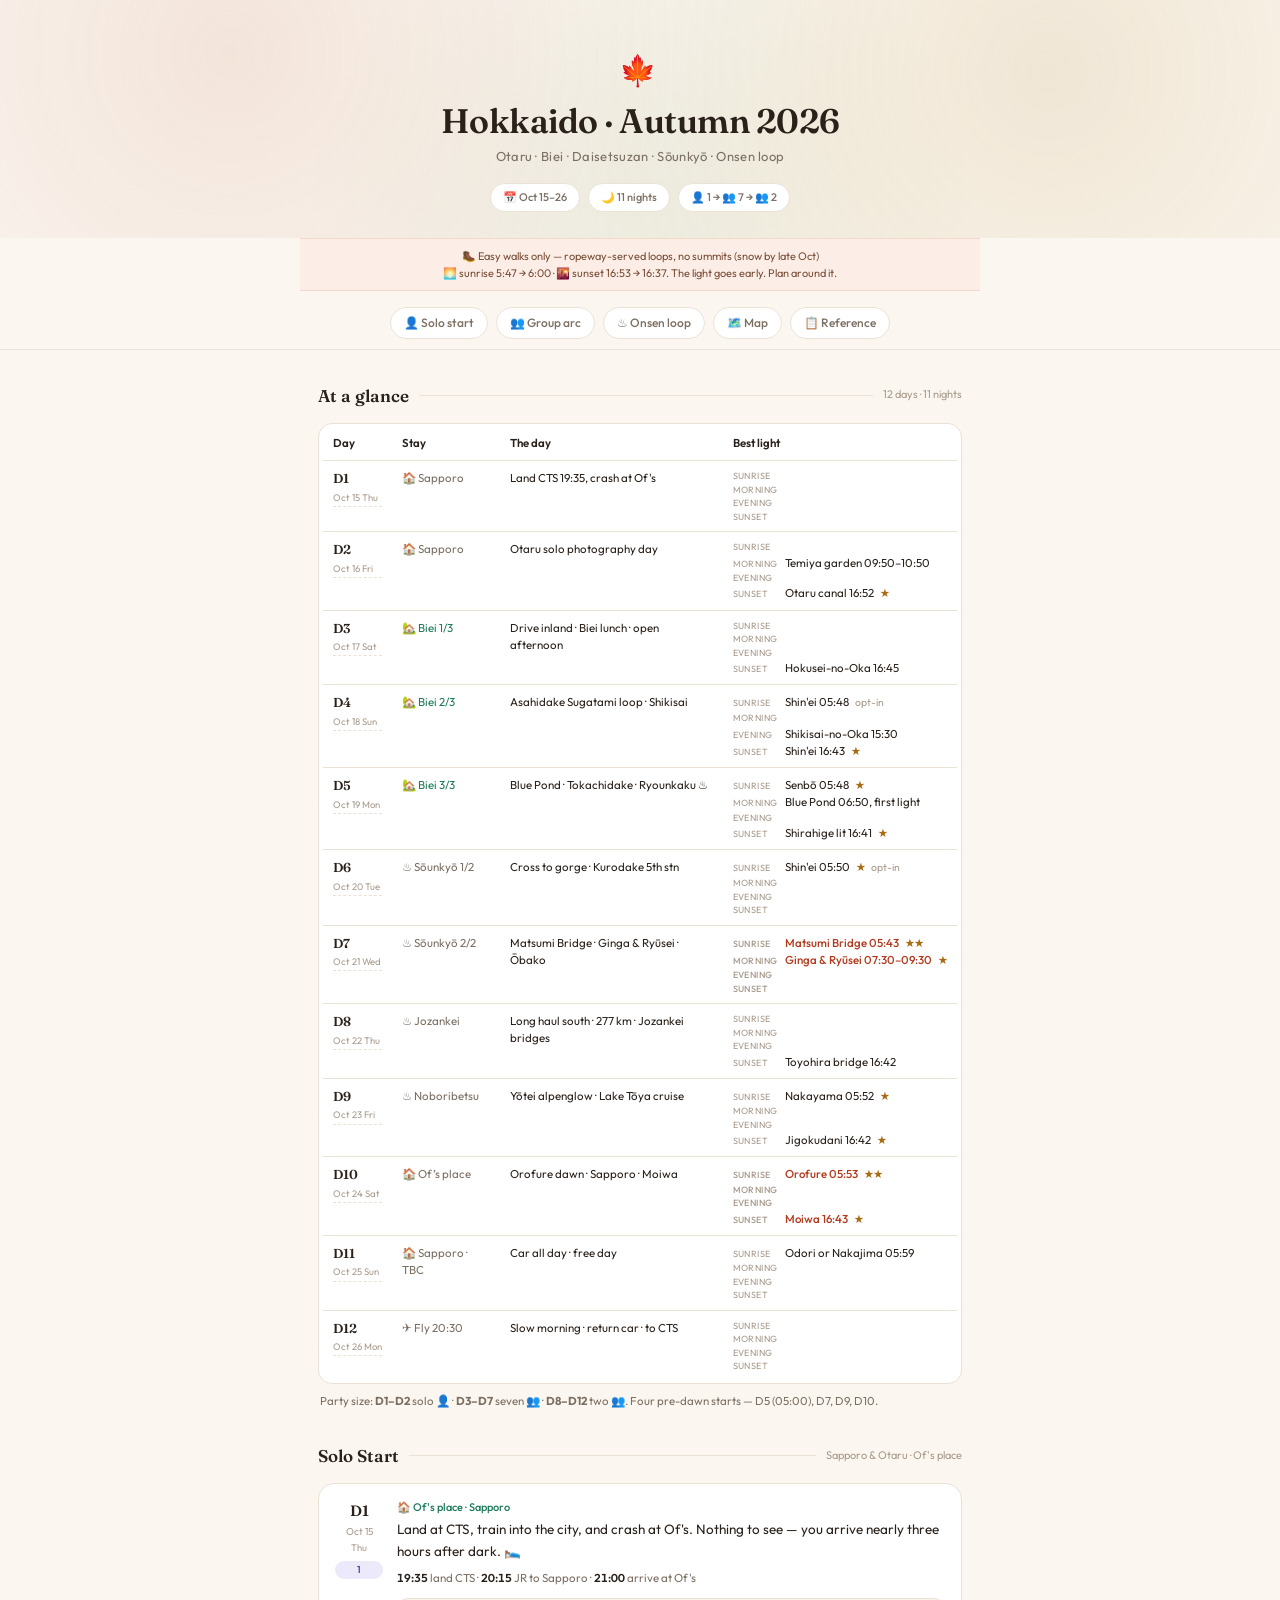
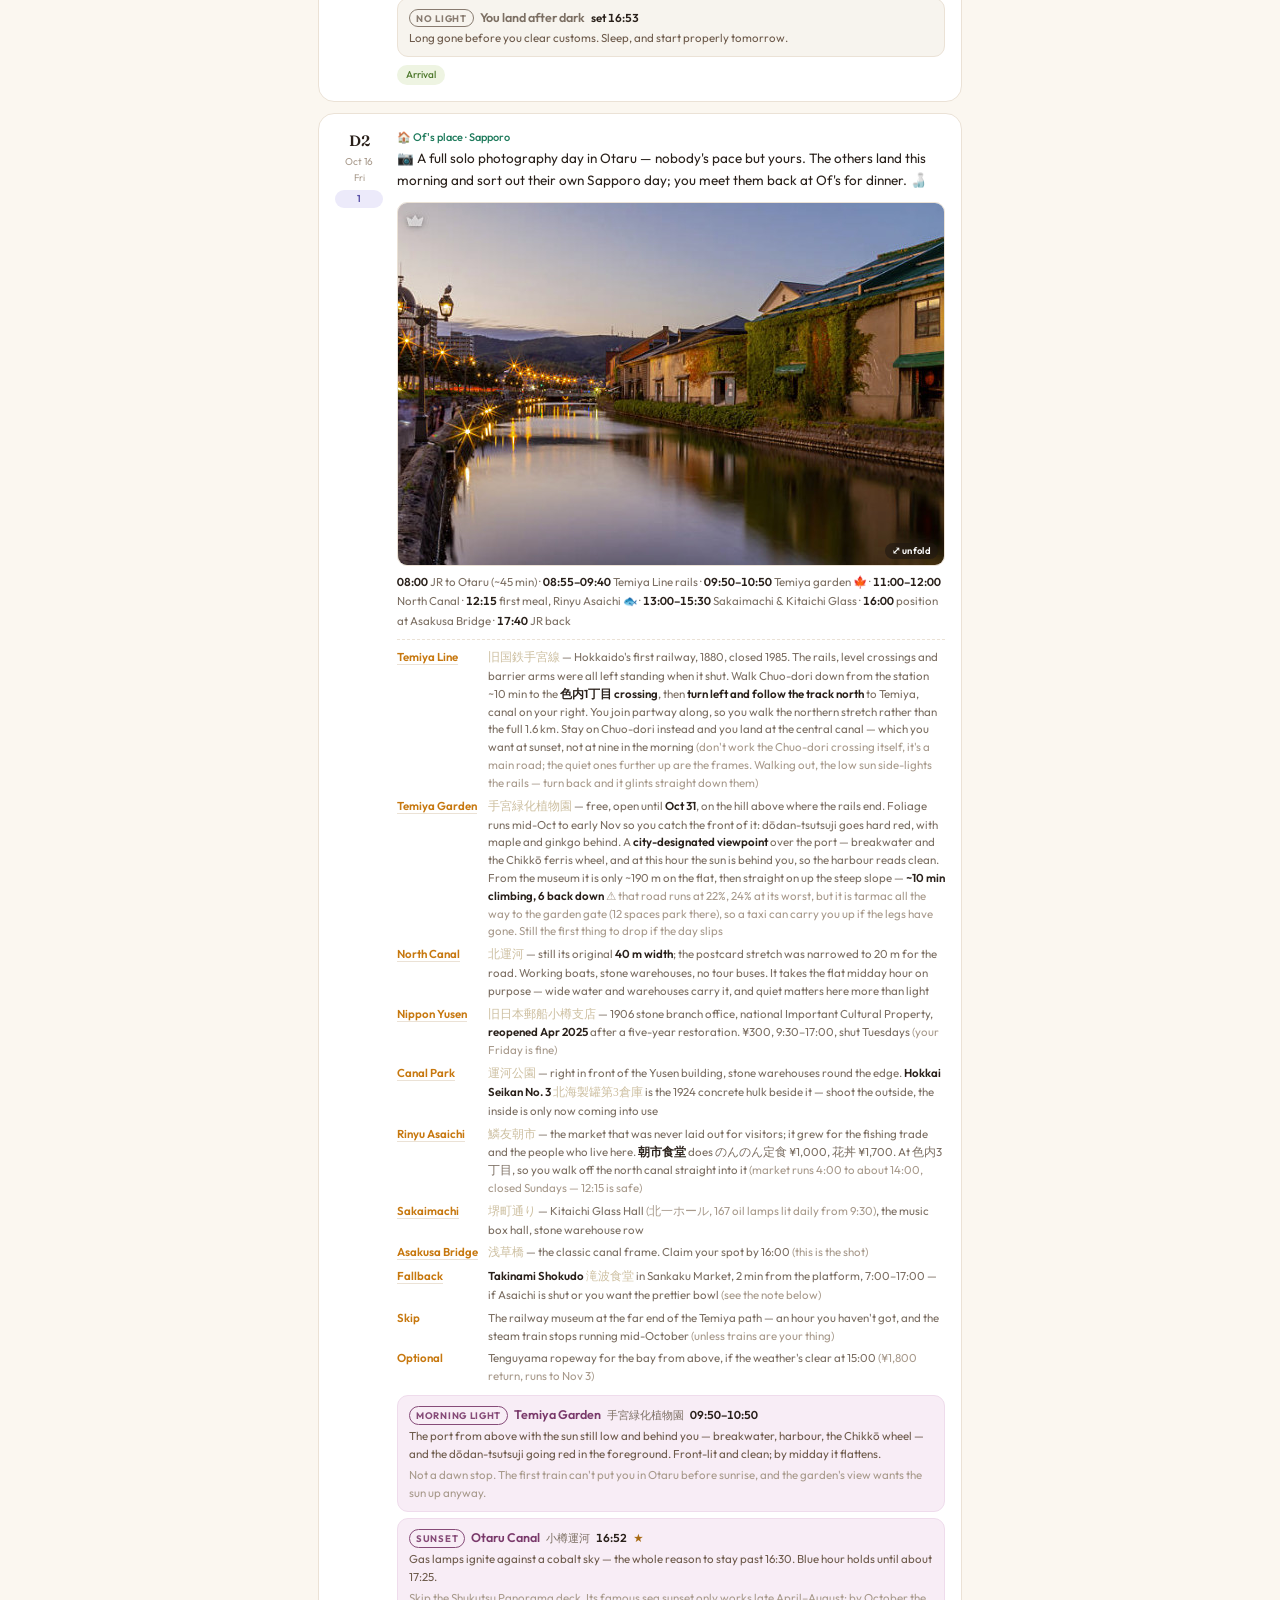
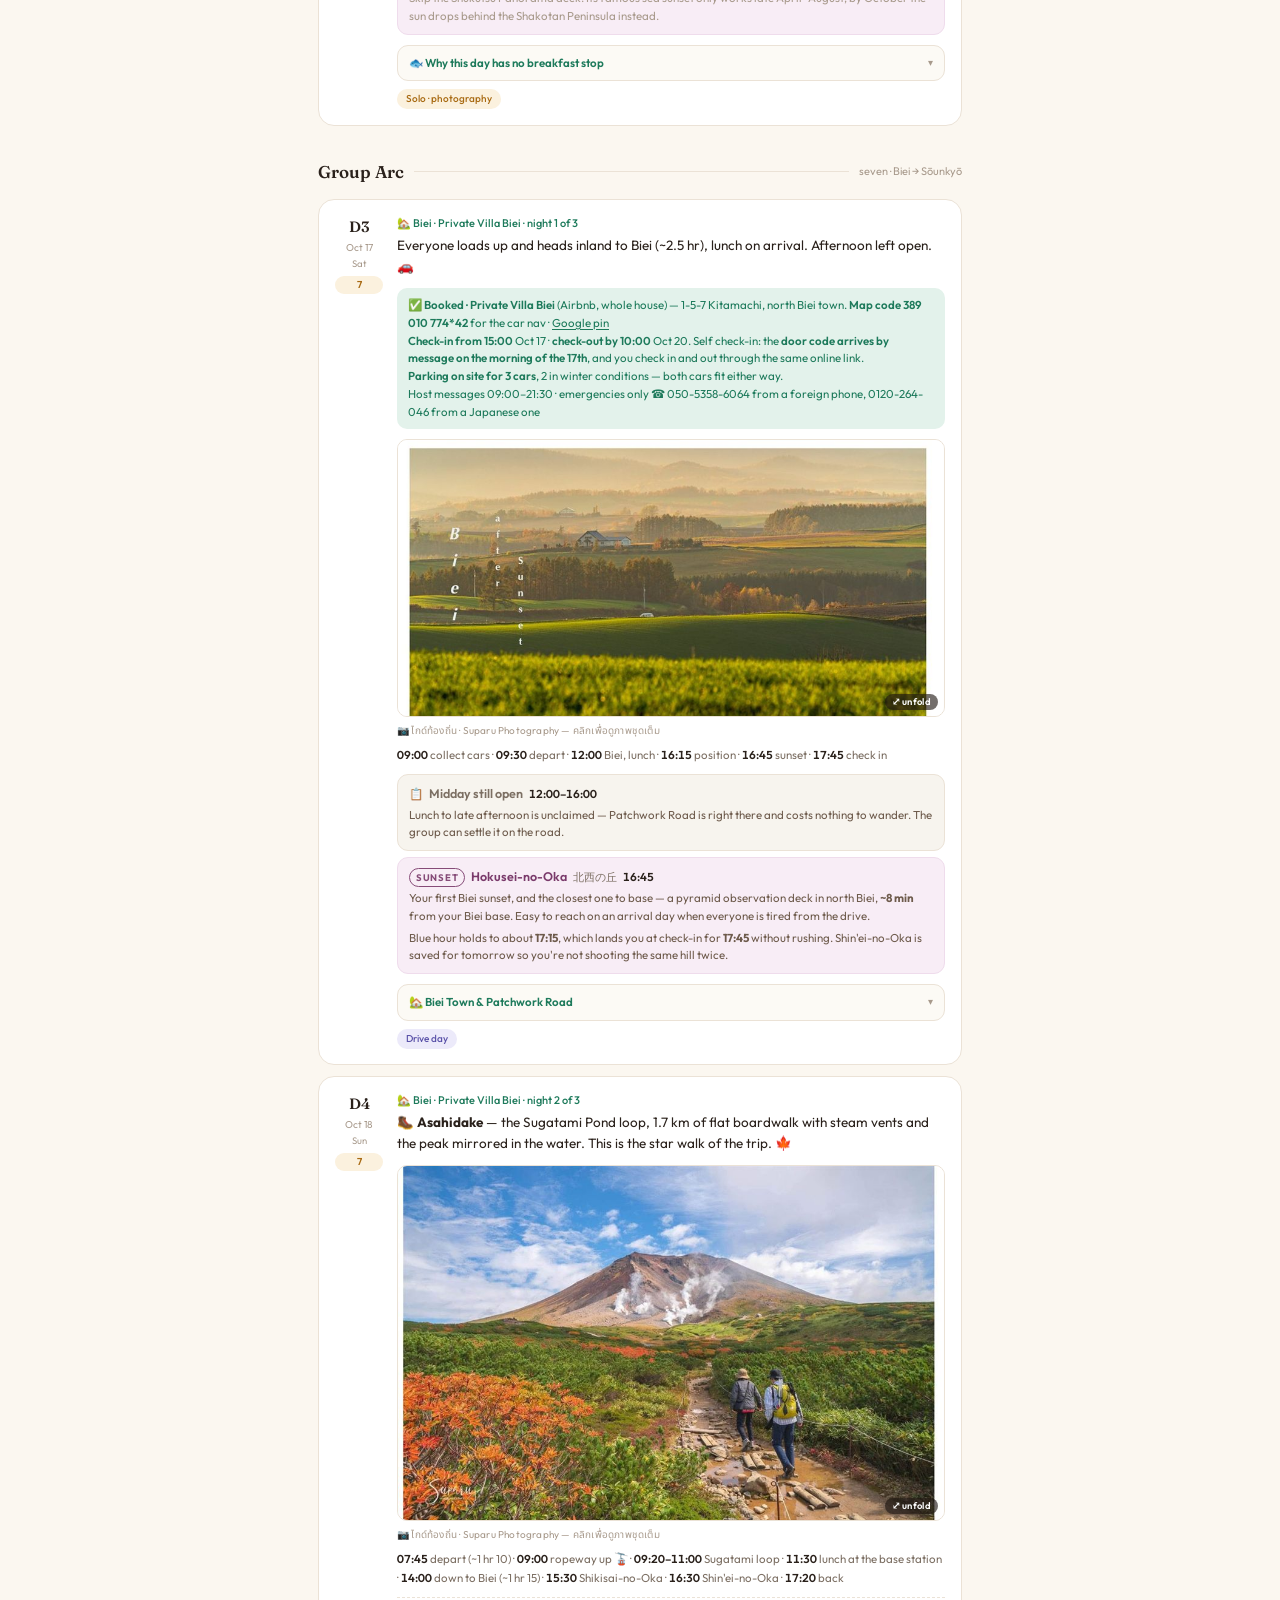
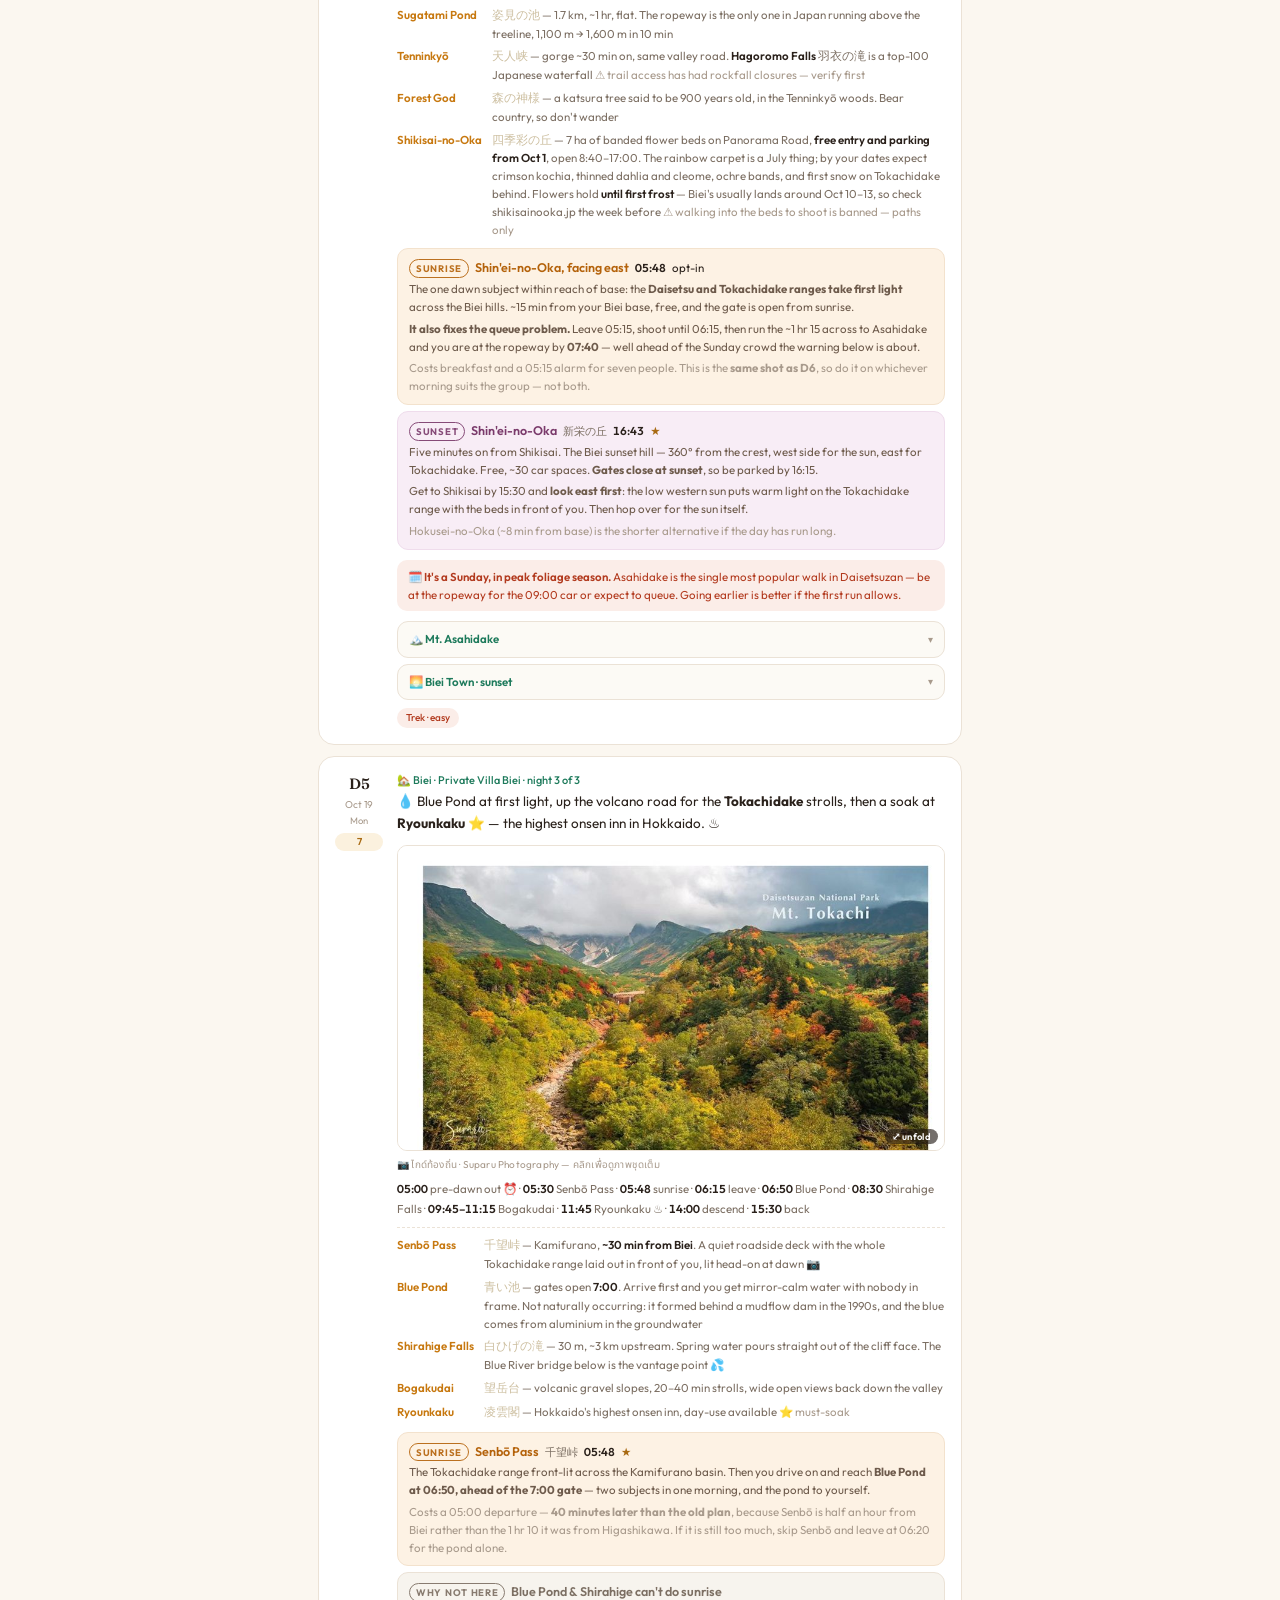
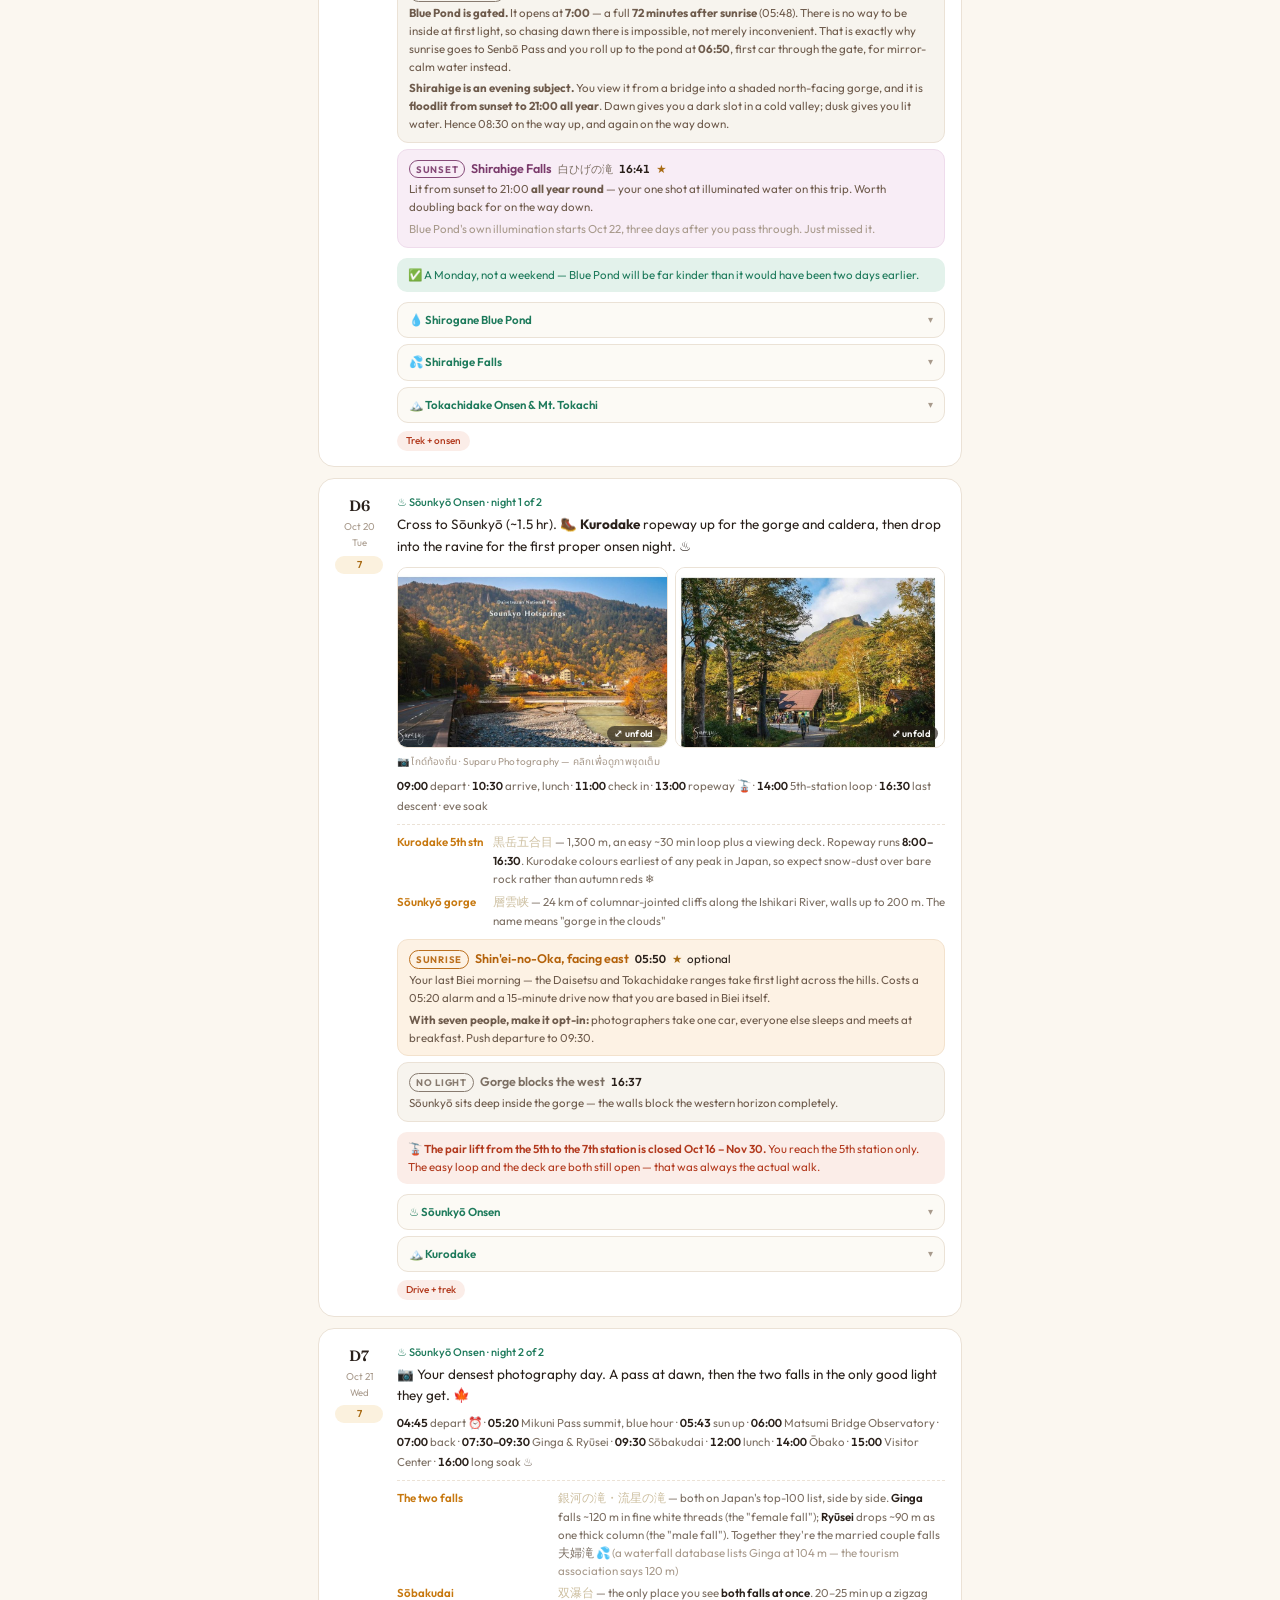
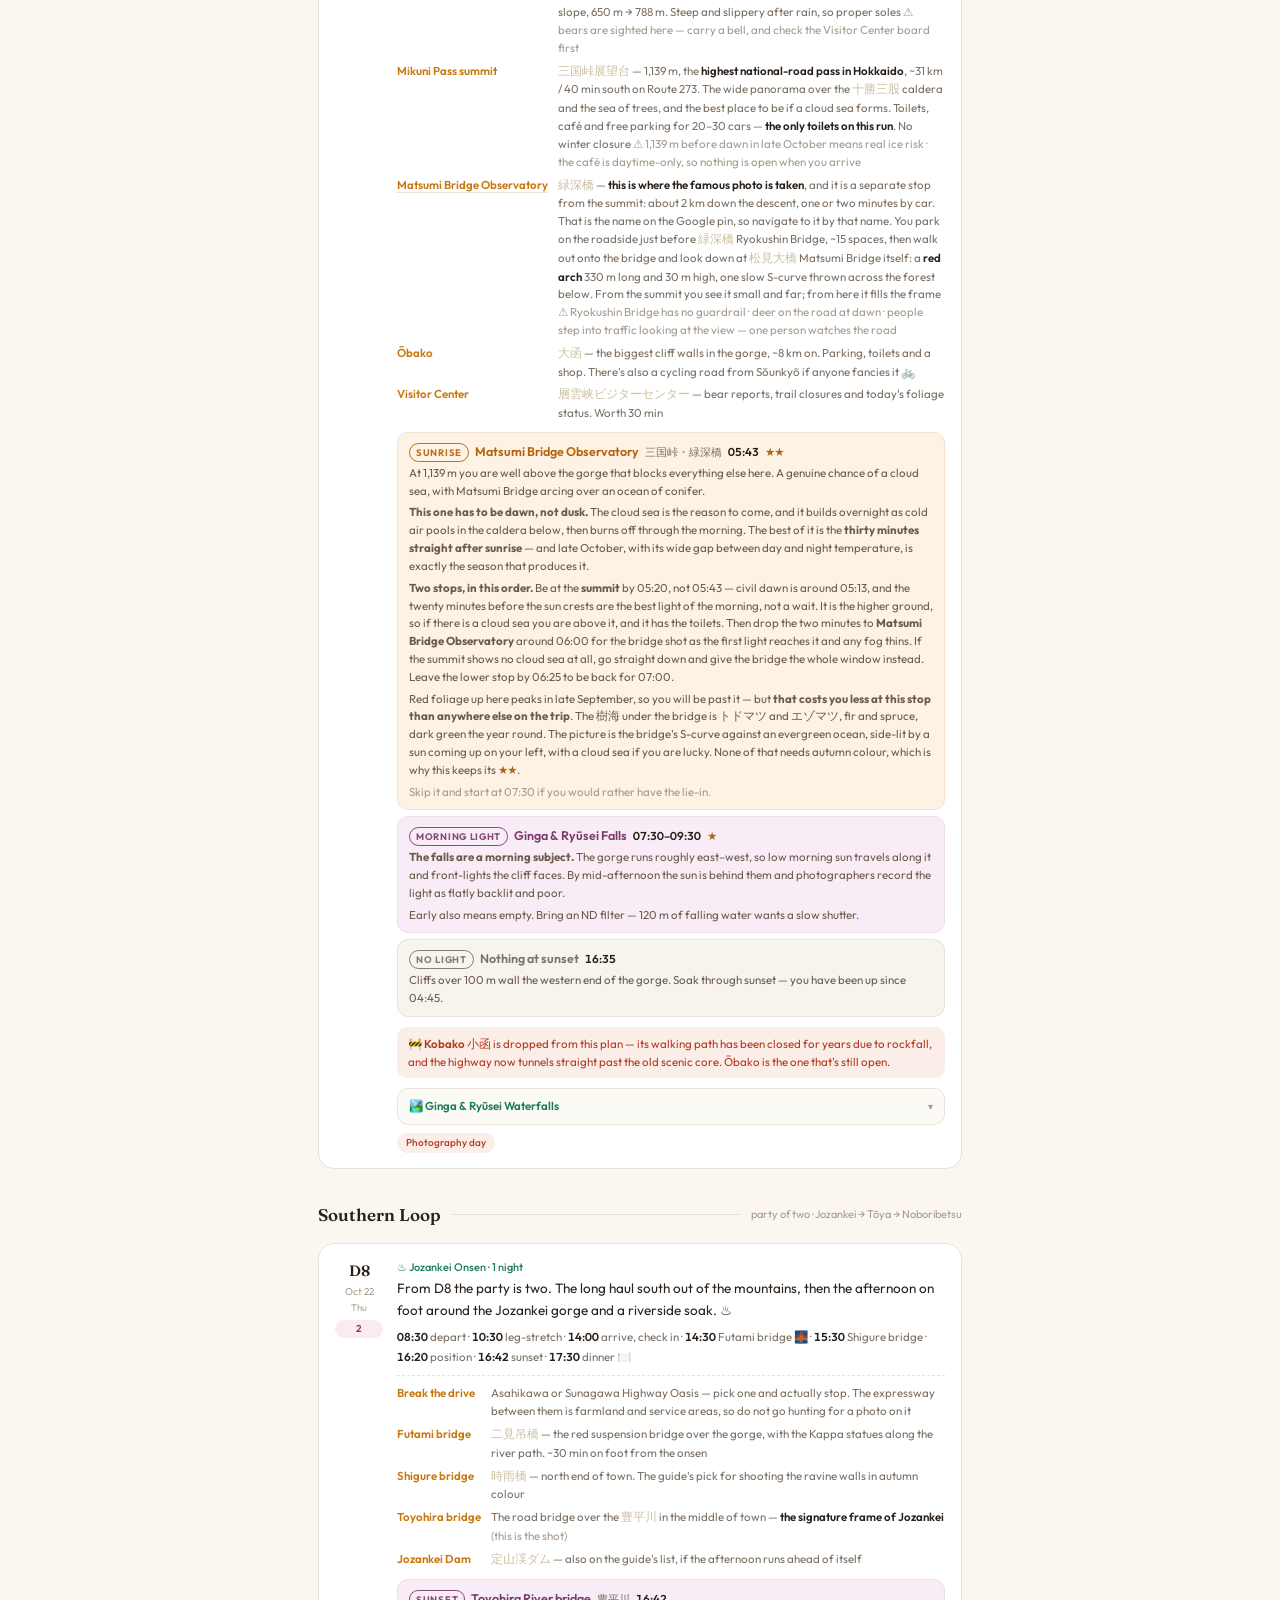
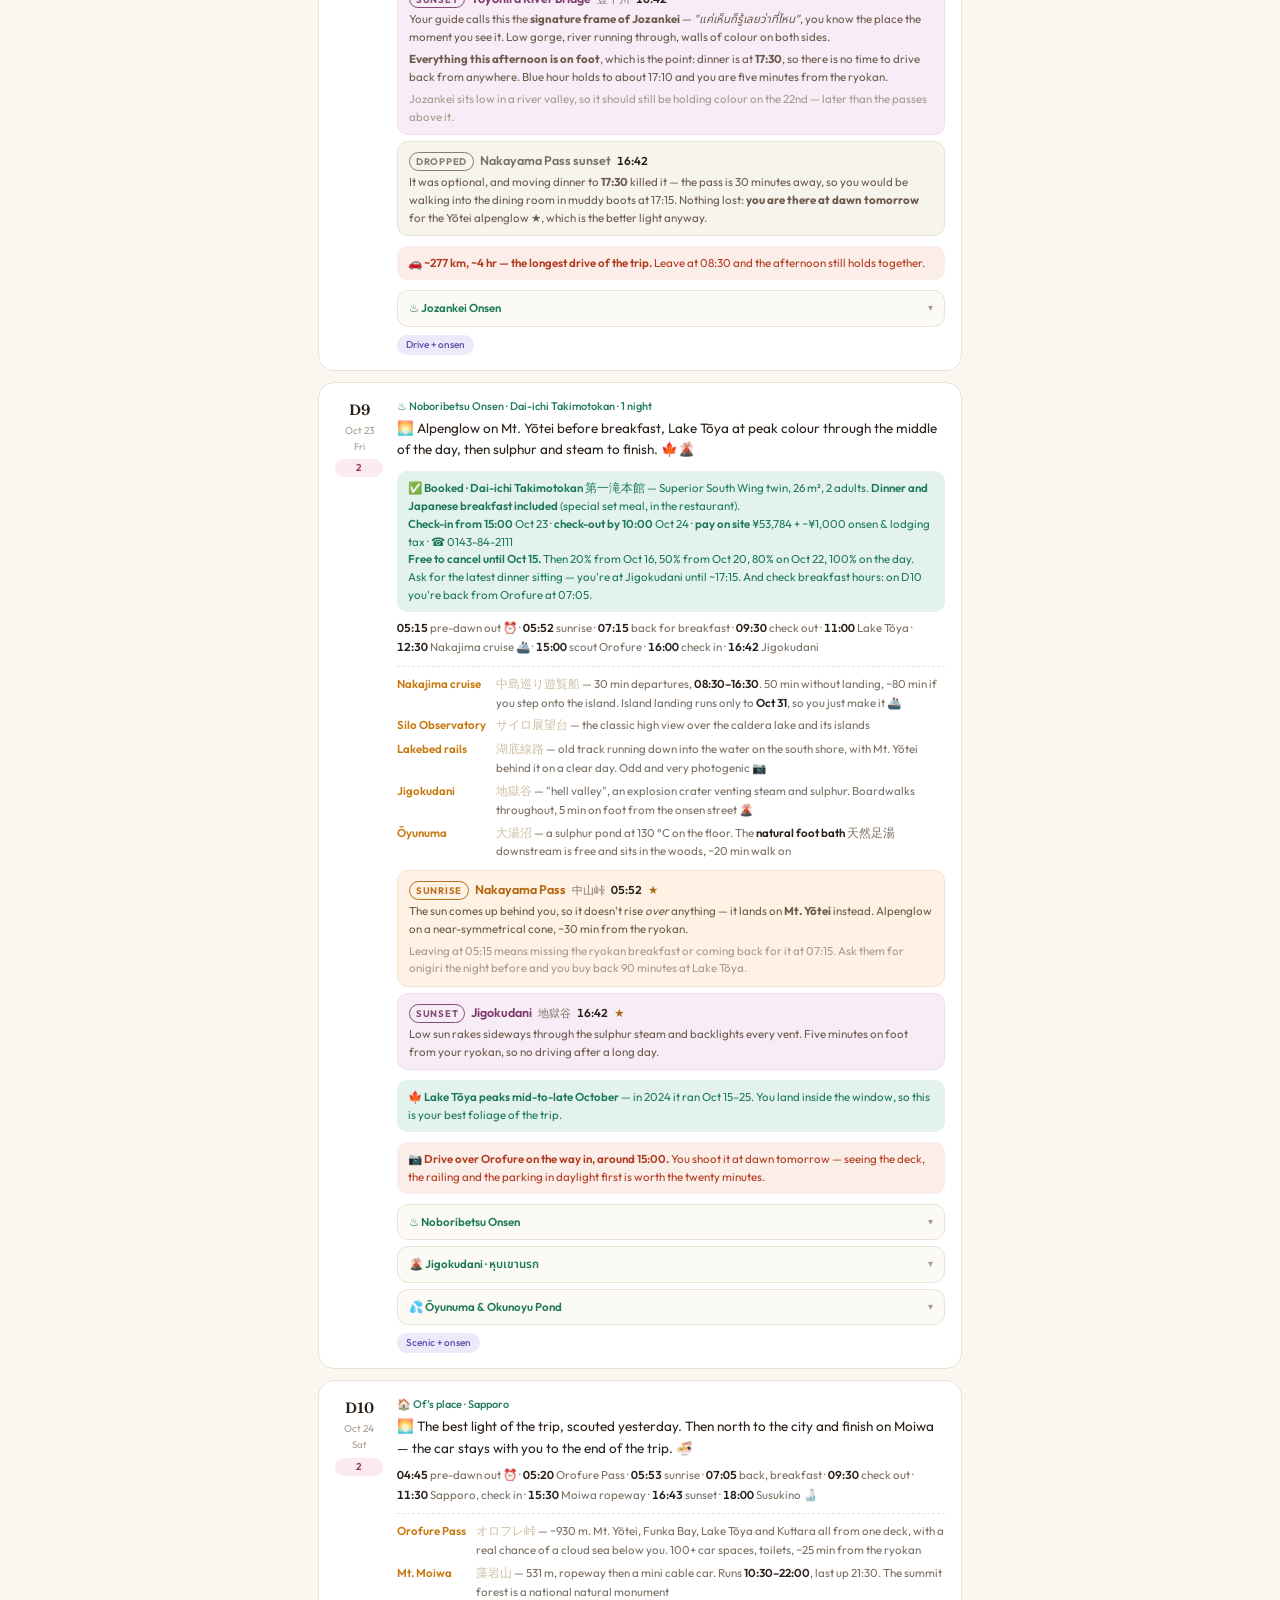
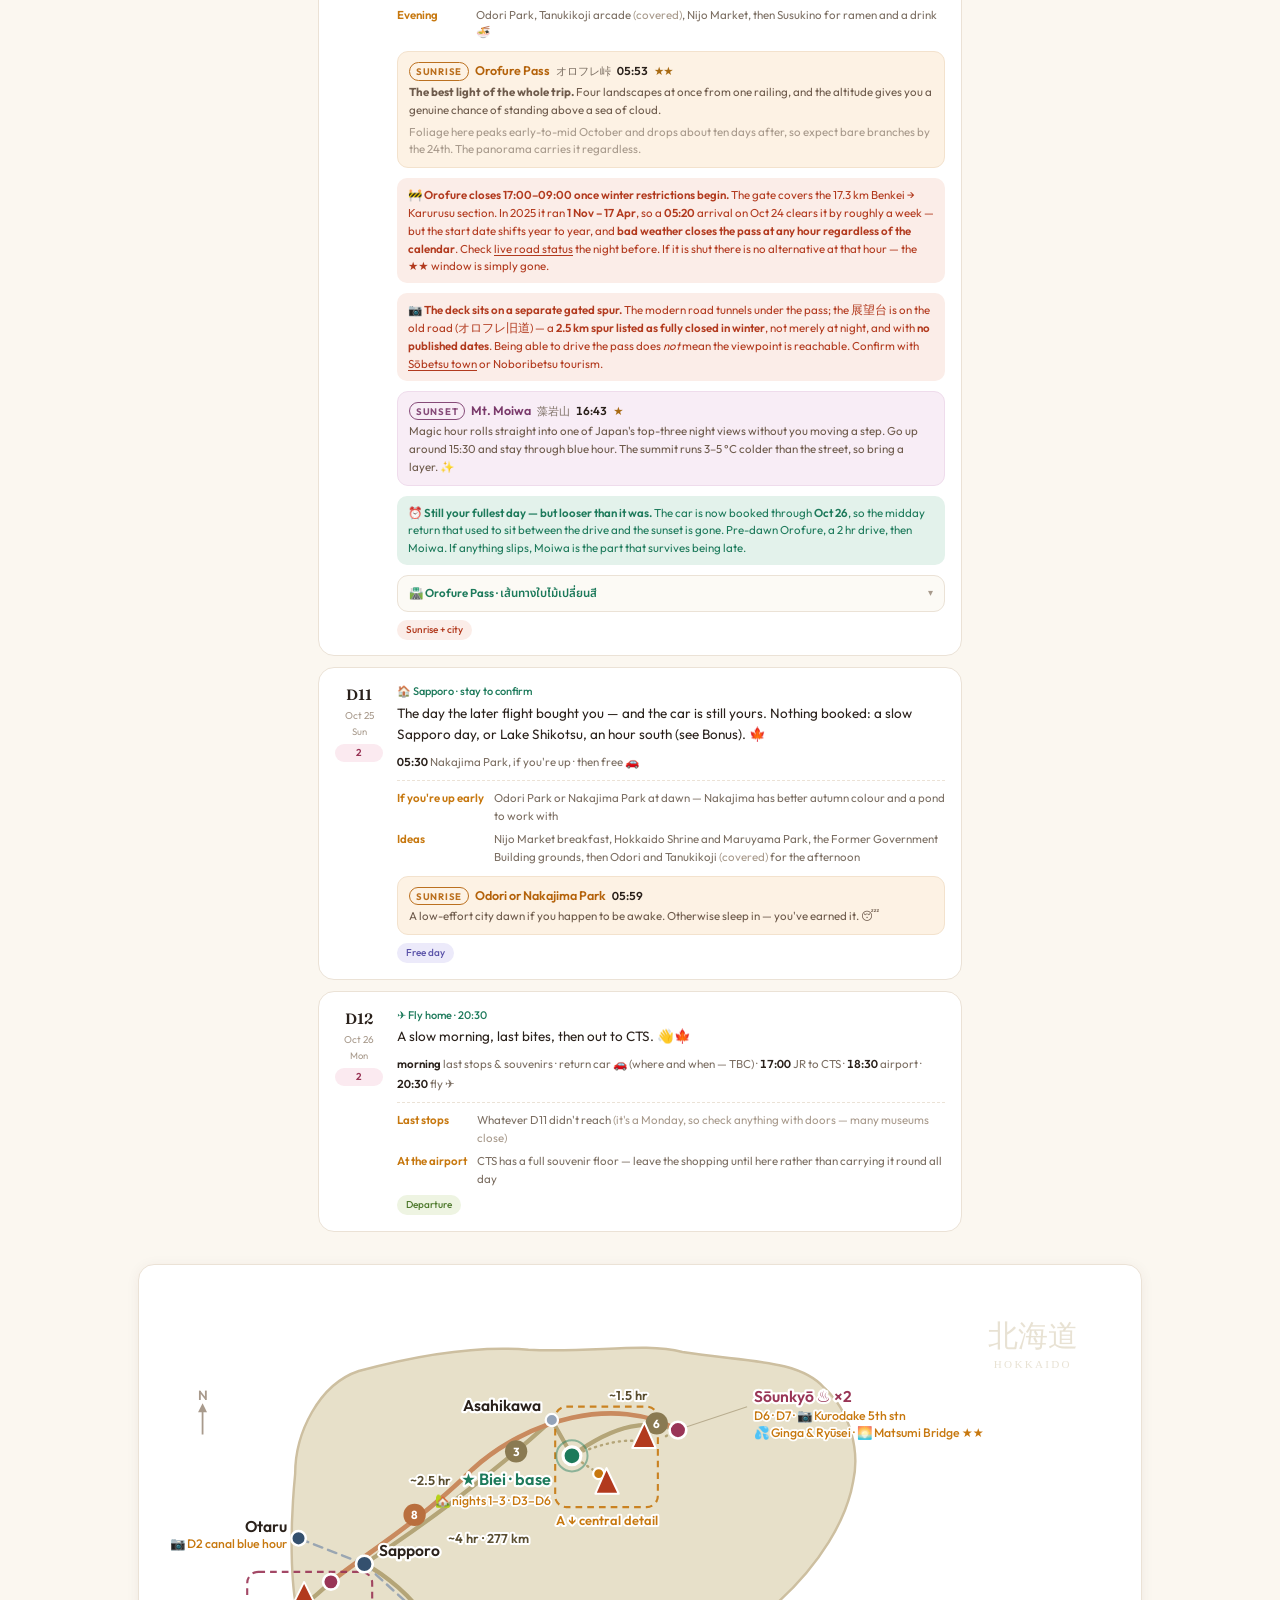
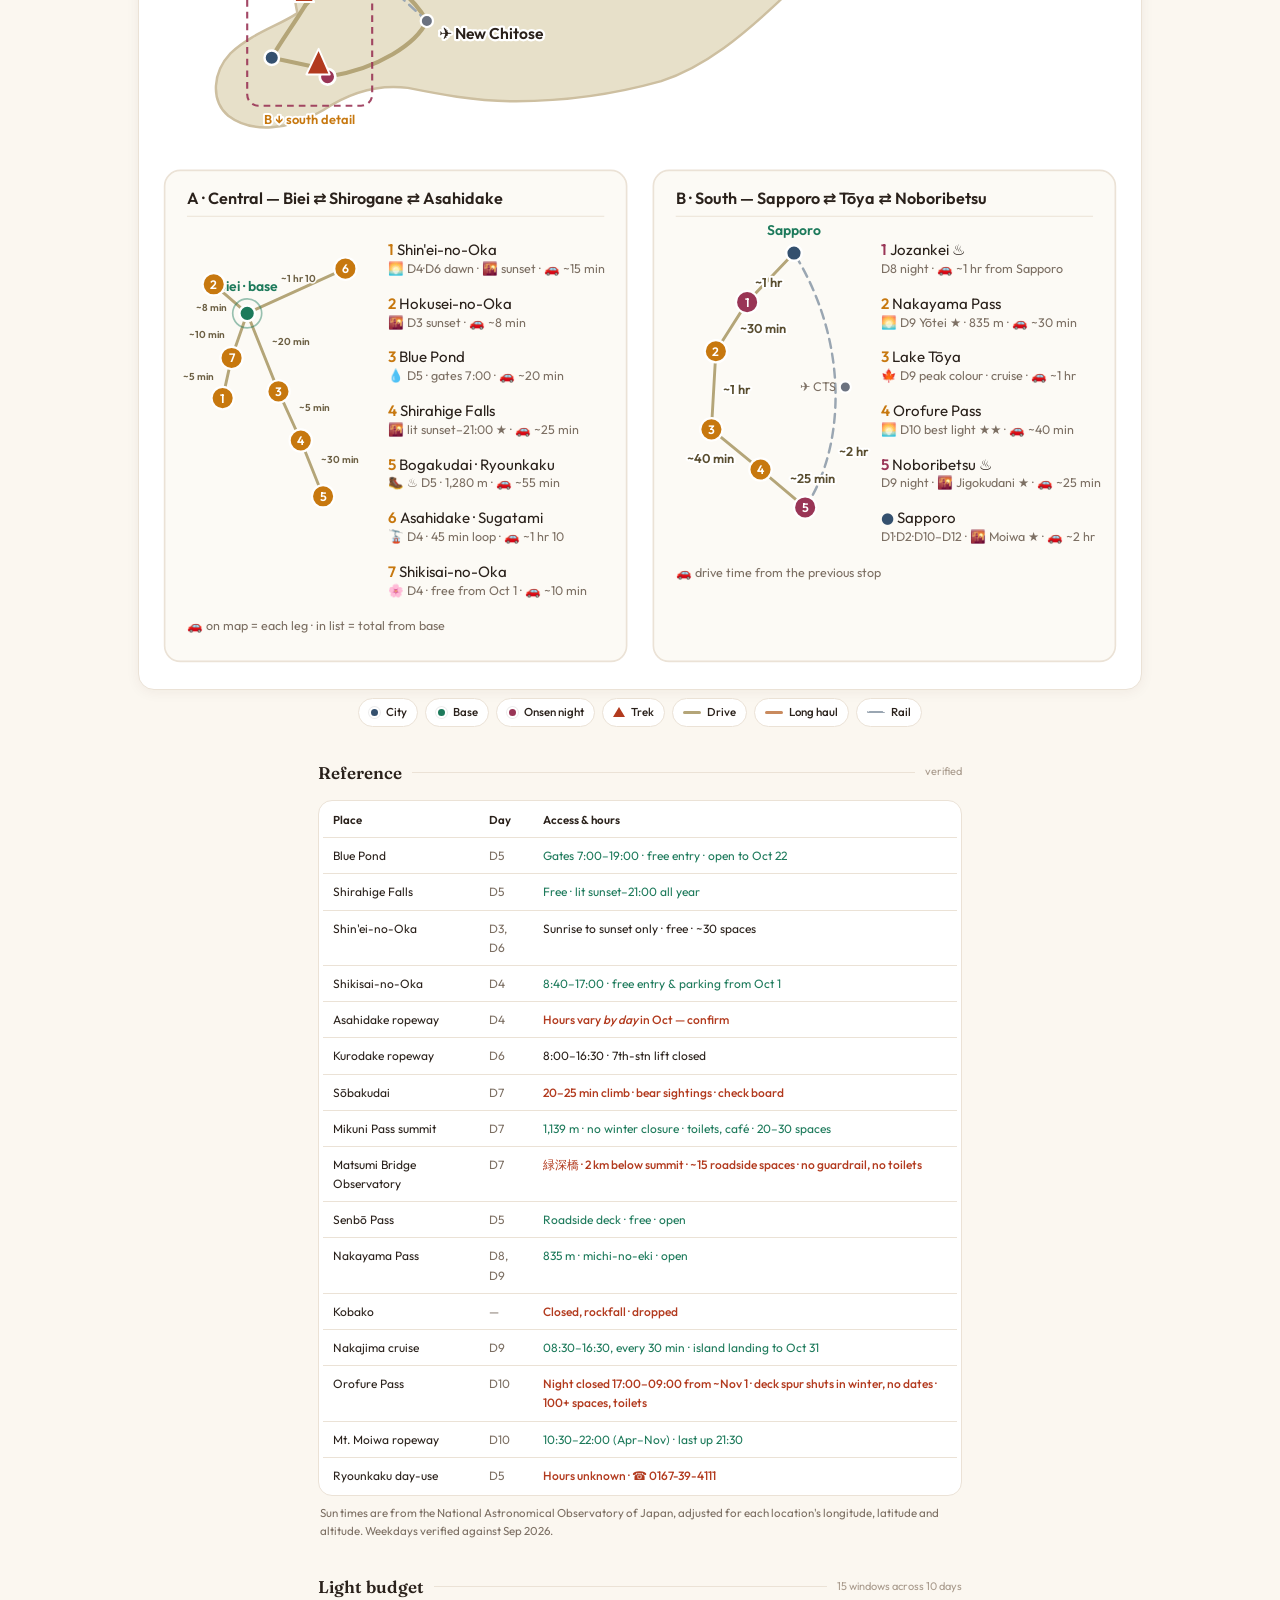
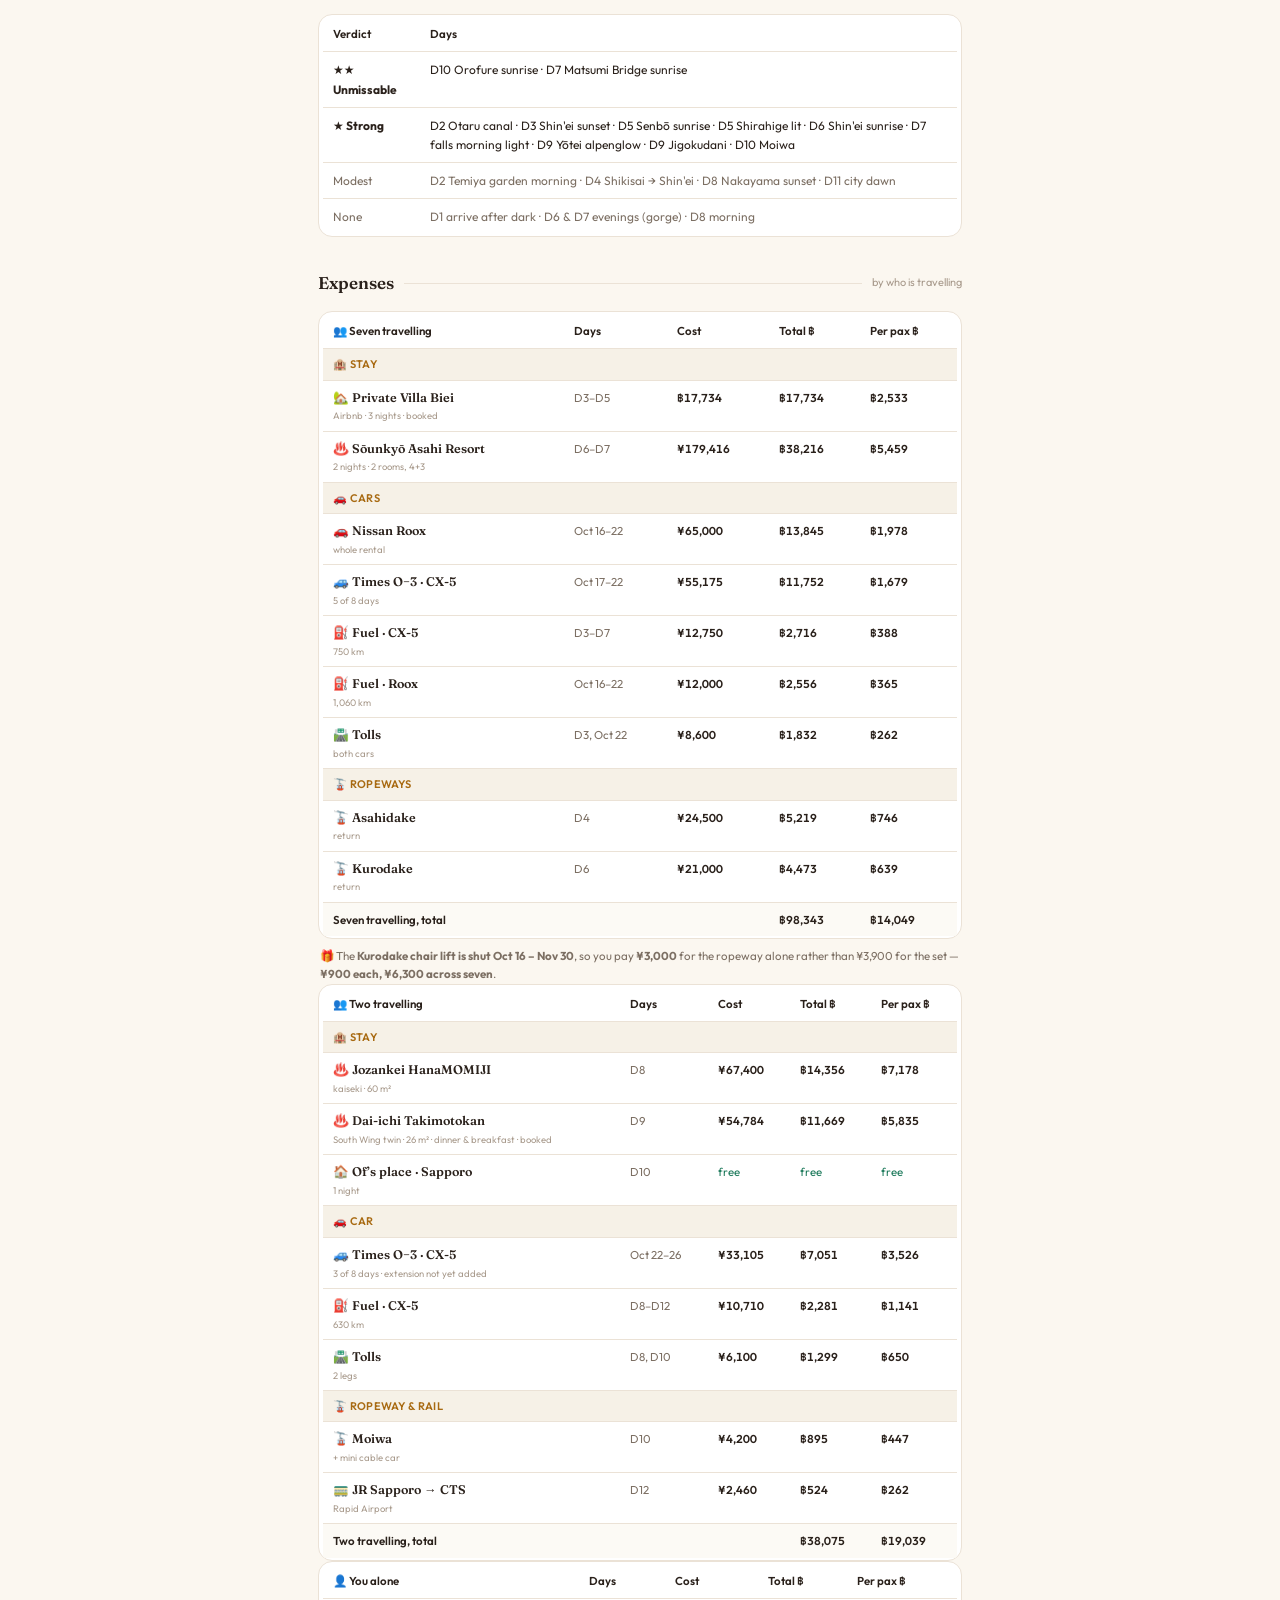
==== commit d3300cc0: "Fly home Oct 26, add bookings, Matsumi Bridge, and a full-screen photo viewer Itinerary - Flight mov" ====
--- a/GIT/index.html
+++ b/GIT/index.html
@@ -16,8 +16,8 @@
     <h1>Hokkaido · Autumn 2026</h1>
     <div class="sub">Otaru · Biei · Daisetsuzan · Sōunkyō · Onsen loop</div>
     <div class="meta">
-      <span class="chip">📅 Oct 15–25</span>
-      <span class="chip">🌙 10 nights</span>
+      <span class="chip">📅 Oct 15–26</span>
+      <span class="chip">🌙 11 nights</span>
       <span class="chip">👤 1 → 👥 7 → 👥 2</span>
     </div>
   </div>
@@ -25,7 +25,625 @@
 
 <div class="sunbar">🥾 Easy walks only — ropeway-served loops, no summits (snow by late Oct)<br>🌅 sunrise 5:47 → 6:00 · 🌇 sunset 16:53 → 16:37. The light goes early. Plan around it.</div>
 
-<div class="wrap mapwide">
+<nav>
+  <div class="navin">
+    <a href="#solo">👤 Solo start</a>
+    <a href="#group">👥 Group arc</a>
+    <a href="#two">♨️ Onsen loop</a>
+    <a href="#map">🗺️ Map</a>
+    <a href="#ref">📋 Reference</a>
+  </div>
+</nav>
+
+<div class="wrap">
+
+  <div class="seclabel"><span>At a glance</span><div class="ln"></div><small>12 days · 11 nights</small></div>
+  <div class="tscroll">
+    <table class="ref sum">
+      <thead><tr><th>Day</th><th>Stay</th><th>The day</th><th>Best light</th></tr></thead>
+      <tbody>
+        <tr><td><a class="dgo" href="#d1"><b>D1</b><s>Oct 15 Thu</s></a></td><td class="m">🏠 Sapporo</td><td>Land CTS 19:35, crash at Of's</td><td class="bl"><div><i>Sunrise</i></div><div><i>Morning</i></div><div><i>Evening</i></div><div><i>Sunset</i></div></td></tr>
+        <tr><td><a class="dgo" href="#d2"><b>D2</b><s>Oct 16 Fri</s></a></td><td class="m">🏠 Sapporo</td><td>Otaru solo photography day</td><td class="bl"><div><i>Sunrise</i></div><div><i>Morning</i>Temiya garden 09:50–10:50</div><div><i>Evening</i></div><div><i>Sunset</i>Otaru canal 16:52 <span class="star">★</span></div></td></tr>
+        <tr><td><a class="dgo" href="#d3"><b>D3</b><s>Oct 17 Sat</s></a></td><td class="g">🏡 Biei 1/3</td><td>Drive inland · Biei lunch · open afternoon</td><td class="bl"><div><i>Sunrise</i></div><div><i>Morning</i></div><div><i>Evening</i></div><div><i>Sunset</i>Hokusei-no-Oka 16:45</div></td></tr>
+        <tr><td><a class="dgo" href="#d4"><b>D4</b><s>Oct 18 Sun</s></a></td><td class="g">🏡 Biei 2/3</td><td>Asahidake Sugatami loop · Shikisai</td><td class="bl"><div><i>Sunrise</i>Shin'ei 05:48 <span class="z">opt-in</span></div><div><i>Morning</i></div><div><i>Evening</i>Shikisai-no-Oka 15:30</div><div><i>Sunset</i>Shin'ei 16:43 <span class="star">★</span></div></td></tr>
+        <tr><td><a class="dgo" href="#d5"><b>D5</b><s>Oct 19 Mon</s></a></td><td class="g">🏡 Biei 3/3</td><td>Blue Pond · Tokachidake · Ryounkaku ♨️</td><td class="bl"><div><i>Sunrise</i>Senbō 05:48 <span class="star">★</span></div><div><i>Morning</i>Blue Pond 06:50, first light</div><div><i>Evening</i></div><div><i>Sunset</i>Shirahige lit 16:41 <span class="star">★</span></div></td></tr>
+        <tr><td><a class="dgo" href="#d6"><b>D6</b><s>Oct 20 Tue</s></a></td><td class="m">♨️ Sōunkyō 1/2</td><td>Cross to gorge · Kurodake 5th stn</td><td class="bl"><div><i>Sunrise</i>Shin'ei 05:50 <span class="star">★</span> <span class="z">opt-in</span></div><div><i>Morning</i></div><div><i>Evening</i></div><div><i>Sunset</i></div></td></tr>
+        <tr><td><a class="dgo" href="#d7"><b>D7</b><s>Oct 21 Wed</s></a></td><td class="m">♨️ Sōunkyō 2/2</td><td>Matsumi Bridge · Ginga &amp; Ryūsei · Ōbako</td><td class="bl hi"><div><i>Sunrise</i>Matsumi Bridge 05:43 <span class="star">★★</span></div><div><i>Morning</i>Ginga &amp; Ryūsei 07:30–09:30 <span class="star">★</span></div><div><i>Evening</i></div><div><i>Sunset</i></div></td></tr>
+        <tr><td><a class="dgo" href="#d8"><b>D8</b><s>Oct 22 Thu</s></a></td><td class="m">♨️ Jozankei</td><td>Long haul south · 277 km · Jozankei bridges</td><td class="bl"><div><i>Sunrise</i></div><div><i>Morning</i></div><div><i>Evening</i></div><div><i>Sunset</i>Toyohira bridge 16:42</div></td></tr>
+        <tr><td><a class="dgo" href="#d9"><b>D9</b><s>Oct 23 Fri</s></a></td><td class="m">♨️ Noboribetsu</td><td>Yōtei alpenglow · Lake Tōya cruise</td><td class="bl"><div><i>Sunrise</i>Nakayama 05:52 <span class="star">★</span></div><div><i>Morning</i></div><div><i>Evening</i></div><div><i>Sunset</i>Jigokudani 16:42 <span class="star">★</span></div></td></tr>
+        <tr><td><a class="dgo" href="#d10"><b>D10</b><s>Oct 24 Sat</s></a></td><td class="m">🏠 Of’s place</td><td>Orofure dawn · Sapporo · Moiwa</td><td class="bl hi"><div><i>Sunrise</i>Orofure 05:53 <span class="star">★★</span></div><div><i>Morning</i></div><div><i>Evening</i></div><div><i>Sunset</i>Moiwa 16:43 <span class="star">★</span></div></td></tr>
+        <tr><td><a class="dgo" href="#d11"><b>D11</b><s>Oct 25 Sun</s></a></td><td class="m">🏠 Sapporo · TBC</td><td>Car all day · free day</td><td class="bl"><div><i>Sunrise</i>Odori or Nakajima 05:59</div><div><i>Morning</i></div><div><i>Evening</i></div><div><i>Sunset</i></div></td></tr>
+        <tr><td><a class="dgo" href="#d12"><b>D12</b><s>Oct 26 Mon</s></a></td><td class="m">✈️ Fly 20:30</td><td>Slow morning · return car · to CTS</td><td class="bl"><div><i>Sunrise</i></div><div><i>Morning</i></div><div><i>Evening</i></div><div><i>Sunset</i></div></td></tr>
+      </tbody>
+    </table>
+  </div>
+  <p class="tnote">Party size: <b>D1–D2</b> solo 👤 · <b>D3–D7</b> seven 👥 · <b>D8–D12</b> two 👥. Four pre-dawn starts — D5 (05:00), D7, D9, D10.</p>
+
+  <div class="seclabel" id="solo"><span>Solo Start</span><div class="ln"></div><small>Sapporo &amp; Otaru · Of's place</small></div>
+
+  <div class="day" id="d1">
+    <div class="n"><b>D1</b><s>Oct 15</s><i>Thu</i><u class="p1">1</u></div>
+    <div class="body">
+      <div class="stay">🏠 Of's place · Sapporo</div>
+      <div class="txt">Land at CTS, train into the city, and crash at Of's. Nothing to see — you arrive nearly three hours after dark. 🛌</div>
+      <div class="times"><b>19:35</b> land CTS · <b>20:15</b> JR to Sapporo · <b>21:00</b> arrive at Of's</div>
+      <div class="lite none">
+        <div class="lh"><span class="lk">No light</span> <b>You land after dark</b> <time>set 16:53</time></div>
+        <p>Long gone before you clear customs. Sleep, and start properly tomorrow.</p>
+      </div>
+      <span class="badge b-turn">Arrival</span>
+    </div>
+  </div>
+
+  <div class="day" id="d2">
+    <div class="n"><b>D2</b><s>Oct 16</s><i>Fri</i><u class="p1">1</u></div>
+    <div class="body">
+      <div class="stay">🏠 Of's place · Sapporo</div>
+      <div class="txt">📷 A full solo photography day in Otaru — nobody's pace but yours. The others land this morning and sort out their own Sapporo day; you meet them back at Of's for dinner. 🍶</div>
+      <div class="shots">
+        <label class="shot">
+          <input type="checkbox">
+          <img class="hero" src="assets/photos/otaru-canal.jpg" alt="Otaru Canal with its gas lamps at blue hour" loading="lazy" width="546" height="362">
+          <span class="viewer"><img class="full" src="assets/photos/otaru-canal.jpg" alt="Otaru Canal, enlarged" loading="lazy"></span>
+          <span class="hint">⤢ unfold</span></label>
+      </div>
+      <div class="times"><b>08:00</b> JR to Otaru (~45 min) · <b>08:55–09:40</b> Temiya Line rails · <b>09:50–10:50</b> Temiya garden 🍁 · <b>11:00–12:00</b> North Canal · <b>12:15</b> first meal, Rinyu Asaichi 🐟 · <b>13:00–15:30</b> Sakaimachi &amp; Kitaichi Glass · <b>16:00</b> position at Asakusa Bridge · <b>17:40</b> JR back</div>
+      <div class="plc">
+        <dl>
+          <dt><a href="https://www.google.com/maps/search/?api=1&amp;query=%E6%97%A7%E5%9B%BD%E9%89%84%E6%89%8B%E5%AE%AE%E7%B7%9A" target="_blank" rel="noopener">Temiya Line</a></dt><dd><span class="jpn">旧国鉄手宮線</span> — Hokkaido's first railway, 1880, closed 1985. The rails, level crossings and barrier arms were all left standing when it shut. Walk Chuo-dori down from the station ~10 min to the <b>色内1丁目 crossing</b>, then <b>turn left and follow the track north</b> to Temiya, canal on your right. You join partway along, so you walk the northern stretch rather than the full 1.6 km. Stay on Chuo-dori instead and you land at the central canal — which you want at sunset, not at nine in the morning <span class="z">(don't work the Chuo-dori crossing itself, it's a main road; the quiet ones further up are the frames. Walking out, the low sun side-lights the rails — turn back and it glints straight down them)</span></dd>
+          <dt><a href="https://www.google.com/maps/search/?api=1&amp;query=%E6%89%8B%E5%AE%AE%E7%B7%91%E5%8C%96%E6%A4%8D%E7%89%A9%E5%9C%92" target="_blank" rel="noopener">Temiya Garden</a></dt><dd><span class="jpn">手宮緑化植物園</span> — free, open until <b>Oct 31</b>, on the hill above where the rails end. Foliage runs mid-Oct to early Nov so you catch the front of it: dōdan-tsutsuji goes hard red, with maple and ginkgo behind. A <b>city-designated viewpoint</b> over the port — breakwater and the Chikkō ferris wheel, and at this hour the sun is behind you, so the harbour reads clean. From the museum it is only ~190 m on the flat, then straight on up the steep slope — <b>~10 min climbing, 6 back down</b> <span class="z">⚠️ that road runs at 22%, 24% at its worst, but it is tarmac all the way to the garden gate (12 spaces park there), so a taxi can carry you up if the legs have gone. Still the first thing to drop if the day slips</span></dd>
+          <dt><a href="https://www.google.com/maps/search/?api=1&amp;query=%E5%B0%8F%E6%A8%BD%20%E5%8C%97%E9%81%8B%E6%B2%B3" target="_blank" rel="noopener">North Canal</a></dt><dd><span class="jpn">北運河</span> — still its original <b>40 m width</b>; the postcard stretch was narrowed to 20 m for the road. Working boats, stone warehouses, no tour buses. It takes the flat midday hour on purpose — wide water and warehouses carry it, and quiet matters here more than light</dd>
+          <dt><a href="https://www.google.com/maps/search/?api=1&amp;query=%E6%97%A7%E6%97%A5%E6%9C%AC%E9%83%B5%E8%88%B9%E5%B0%8F%E6%A8%BD%E6%94%AF%E5%BA%97" target="_blank" rel="noopener">Nippon Yusen</a></dt><dd><span class="jpn">旧日本郵船小樽支店</span> — 1906 stone branch office, national Important Cultural Property, <b>reopened Apr 2025</b> after a five-year restoration. ¥300, 9:30–17:00, shut Tuesdays <span class="z">(your Friday is fine)</span></dd>
+          <dt><a href="https://www.google.com/maps/search/?api=1&amp;query=%E5%B0%8F%E6%A8%BD%20%E9%81%8B%E6%B2%B3%E5%85%AC%E5%9C%92" target="_blank" rel="noopener">Canal Park</a></dt><dd><span class="jpn">運河公園</span> — right in front of the Yusen building, stone warehouses round the edge. <b>Hokkai Seikan No. 3</b> <span class="jpn">北海製罐第3倉庫</span> is the 1924 concrete hulk beside it — shoot the outside, the inside is only now coming into use</dd>
+          <dt><a href="https://www.google.com/maps/search/?api=1&amp;query=%E9%B1%97%E5%8F%8B%E6%9C%9D%E5%B8%82" target="_blank" rel="noopener">Rinyu Asaichi</a></dt><dd><span class="jpn">鱗友朝市</span> — the market that was never laid out for visitors; it grew for the fishing trade and the people who live here. <b>朝市食堂</b> does のんのん定食 ¥1,000, 花丼 ¥1,700. At 色内3丁目, so you walk off the north canal straight into it <span class="z">(market runs 4:00 to about 14:00, closed Sundays — 12:15 is safe)</span></dd>
+          <dt><a href="https://www.google.com/maps/search/?api=1&amp;query=%E5%B0%8F%E6%A8%BD%20%E5%A0%BA%E7%94%BA%E9%80%9A%E3%82%8A" target="_blank" rel="noopener">Sakaimachi</a></dt><dd><span class="jpn">堺町通り</span> — Kitaichi Glass Hall <span class="z">(北一ホール, 167 oil lamps lit daily from 9:30)</span>, the music box hall, stone warehouse row</dd>
+          <dt><a href="https://www.google.com/maps/search/?api=1&amp;query=%E6%B5%85%E8%8D%89%E6%A9%8B%E8%A1%97%E5%9C%92" target="_blank" rel="noopener">Asakusa Bridge</a></dt><dd><span class="jpn">浅草橋</span> — the classic canal frame. Claim your spot by 16:00 <span class="z">(this is the shot)</span></dd>
+          <dt><a href="https://www.google.com/maps/search/?api=1&amp;query=%E5%8C%97%E3%81%AE%E3%81%A9%E3%82%93%E3%81%B6%E3%82%8A%E5%B1%8B%20%E6%BB%9D%E6%B3%A2%E9%A3%9F%E5%A0%82" target="_blank" rel="noopener">Fallback</a></dt><dd><b>Takinami Shokudo</b> <span class="jpn">滝波食堂</span> in Sankaku Market, 2 min from the platform, 7:00–17:00 — if Asaichi is shut or you want the prettier bowl <span class="z">(see the note below)</span></dd>
+          <dt>Skip</dt><dd>The railway museum at the far end of the Temiya path — an hour you haven't got, and the steam train stops running mid-October <span class="z">(unless trains are your thing)</span></dd>
+          <dt>Optional</dt><dd>Tenguyama ropeway for the bay from above, if the weather's clear at 15:00 <span class="z">(¥1,800 return, runs to Nov 3)</span></dd>
+        </dl>
+      </div>
+      <div class="lite dusk">
+        <div class="lh"><span class="lk">Morning light</span> <b>Temiya Garden</b> <span class="jpn">手宮緑化植物園</span> <time>09:50–10:50</time></div>
+        <p>The port from above with the sun still low and behind you — breakwater, harbour, the Chikkō wheel — and the dōdan-tsutsuji going red in the foreground. Front-lit and clean; by midday it flattens.</p>
+        <p style="margin-top:4px;color:var(--faint)">Not a dawn stop. The first train can't put you in Otaru before sunrise, and the garden's view wants the sun up anyway.</p>
+      </div>
+      <div class="lite dusk">
+        <div class="lh"><span class="lk">Sunset</span> <b>Otaru Canal</b> <span class="jpn">小樽運河</span> <time>16:52</time> <span class="star">★</span></div>
+        <p>Gas lamps ignite against a cobalt sky — the whole reason to stay past 16:30. Blue hour holds until about 17:25.</p>
+        <p style="margin-top:4px;color:var(--faint)">Skip the Shukutsu Panorama deck. Its famous sea sunset only works late April–August; by October the sun drops behind the Shakotan Peninsula instead.</p>
+      </div>
+      <details class="more">
+        <summary>🐟 Why this day has no breakfast stop</summary>
+        <div class="mbody">
+          <div class="msub">鱗友朝市 朝市食堂 · 三角市場 滝波食堂</div>
+          <ul class="mlist">
+            <li><span>🌅</span><div>Sitting down by the station would spend <b>08:45–09:30</b> indoors, and that is the lowest, best light of the day — the hour the rails and the port view both want. So the first meal moves to <b>12:15</b>, once the light work is done</div></li>
+            <li><span>🐟</span><div><b>朝市食堂</b> at Rinyu Asaichi — a market that grew for the fishing trade, not for visitors. のんのん定食 <b>¥1,000</b>, 花丼 ¥1,700, and you walk off the north canal straight into it <span class="z">(4:00 to about 14:00, closed Sundays)</span></div></li>
+            <li><span>🍙</span><div>Skip the sit-down, not the food. <b>Take something from the station</b> — you are climbing a 22% hill at 09:50 on nothing since Sapporo</div></li>
+            <li><span>🎫</span><div>Fallback is <b>Takinami Shokudo</b>, the fishmonger's own counter since 1945, shellfish lifted live from the shop tanks. <b>Wagamama Don</b>, 3–4 toppings from about 9, ¥2,750–3,520 <span class="z">(genuinely good, just the one the tour route feeds — and the 11:30–13:00 queue runs long)</span></div></li>
+          </ul>
+        </div>
+      </details>
+      <span class="badge b-good">Solo · photography</span>
+    </div>
+  </div>
+
+  <div class="seclabel" id="group"><span>Group Arc</span><div class="ln"></div><small>seven · Biei → Sōunkyō</small></div>
+
+  <div class="day" id="d3">
+    <div class="n"><b>D3</b><s>Oct 17</s><i>Sat</i><u class="p7">7</u></div>
+    <div class="body">
+      <div class="stay">🏡 Biei · Private Villa Biei · night 1 of 3</div>
+      <div class="txt">Everyone loads up and heads inland to Biei (~2.5 hr), lunch on arrival. Afternoon left open. 🚗</div>
+      <div class="warn ok">✅ <b>Booked · Private Villa Biei</b> <span class="z">(Airbnb, whole house)</span> — 1-5-7 Kitamachi, north Biei town. <b>Map code 389 010 774*42</b> for the car nav · <a href="https://maps.app.goo.gl/q96zn4zCYfcndXjK8" target="_blank" rel="noopener">Google pin</a><br>
+        <b>Check-in from 15:00</b> Oct 17 · <b>check-out by 10:00</b> Oct 20. Self check-in: the <b>door code arrives by message on the morning of the 17th</b>, and you check in and out through the same online link.<br>
+        <b>Parking on site for 3 cars</b>, 2 in winter conditions — both cars fit either way.<br>
+        Host messages 09:00–21:30 · emergencies only ☎ 050-5358-6064 from a foreign phone, 0120-264-046 from a Japanese one</div>      <div class="shots">
+        <label class="shot">
+          <input type="checkbox">
+          <img class="hero" src="assets/photos/biei-hero.jpg" alt="Rolling Biei farmland at golden hour" loading="lazy" width="900" height="455">
+          <span class="viewer"><img class="full" src="assets/photos/biei.jpg" alt="Rolling Biei farmland at golden hour — full photo set" loading="lazy"></span>
+          <span class="hint">⤢ unfold</span></label>
+      </div>
+      <p class="credit">📷 ไกด์ท้องถิ่น · Suparu Photography — คลิกเพื่อดูภาพชุดเต็ม</p>
+      <div class="times"><b>09:00</b> collect cars · <b>09:30</b> depart · <b>12:00</b> Biei, lunch · <b>16:15</b> position · <b>16:45</b> sunset · <b>17:45</b> check in</div>
+      <div class="lite none">
+        <div class="lh">📋 <b>Midday still open</b> <time>12:00–16:00</time></div>
+        <p>Lunch to late afternoon is unclaimed — Patchwork Road is right there and costs nothing to wander. The group can settle it on the road.</p>
+      </div>
+      <div class="lite dusk">
+        <div class="lh"><span class="lk">Sunset</span> <b>Hokusei-no-Oka</b> <span class="jpn">北西の丘</span> <time>16:45</time></div>
+        <p>Your first Biei sunset, and the closest one to base — a pyramid observation deck in north Biei, <b>~8 min</b> from your Biei base. Easy to reach on an arrival day when everyone is tired from the drive.</p>
+        <p style="margin-top:4px">Blue hour holds to about <b>17:15</b>, which lands you at check-in for <b>17:45</b> without rushing. <span class="z">Shin'ei-no-Oka is saved for tomorrow so you're not shooting the same hill twice.</span></p>
+      </div>
+      <details class="more">
+        <summary>🏡 Biei Town &amp; Patchwork Road</summary>
+        <div class="mbody">
+          <div class="msub">ไกด์ท้องถิ่น · <span class="jpn">美瑛町・パッチワークの路</span></div>
+          <ul class="mlist">
+            <li><span>🏡</span><div>Biei ได้ชื่อว่าเป็นหนึ่งใน 100 <b>“The most beautiful Villages”</b> ของญี่ปุ่น แม้หมู่บ้านจะมีขนาดเล็ก แต่กลับมีความสวยงามทางธรรมชาติที่ครบเครื่อง ทิวทัศน์โดยรอบหลากหลายและสวยงามในทุกฤดู</div></li>
+            <li><span>🍂</span><div>ช่วงใบไม้เปลี่ยนสี <b>แปลงเกษตรและนาข้าวส่วนมากถูกเก็บเกี่ยวจนเหี้ยนแล้ว</b> แต่สีสันของป่าไม้และทิวทัศน์หิมะบนเทือกเขาในอุทยานแห่งชาติ Daisetsuzan ทดแทนกันได้แบบไม่ขาดตกบกพร่อง</div></li>
+            <li><span>🛣️</span><div><b>Patchwork Road</b> อยู่ทางตะวันตกเฉียงเหนือของบิเอะ เป็นโซนเกษตรกรรมบนพื้นที่เนินสูงต่ำ มีจุดแวะถ่ายภาพค่อนข้างเยอะ เช่น <b>Hokusei-no-Oka</b>, <b>Seven Stars Tree</b>, <b>Ken &amp; Mary Tree</b> ฯลฯ</div></li>
+            <li><span>🚲</span><div>ไม่ว่าจะมุมไหนก็สวย ขับรถหรือขี่จักรยานเที่ยวเล่นได้แบบลืมเวลา <span class="z">— เหมาะกับบ่ายที่ยังเปิดว่างของวันนี้</span></div></li>
+          </ul>
+        </div>
+      </details>
+      <span class="badge b-flex">Drive day</span>
+
+      <!-- ============================================================
+           D3 ACTIVITY — HIDDEN, NOT DELETED
+           To restore: delete this comment's opening and closing markers.
+           ============================================================
+      <div class="times"><b>14:00</b> Patchwork Rd · <b>16:00</b> Hokusei-no-Oka · <b>16:45</b> sunset</div>
+      <div class="plc">
+        <dl>
+          <dt>Patchwork Rd</dt><dd><span class="jpn">パッチワークの路</span> — Zerubu Hill, Ken &amp; Mary Tree, Seven Stars Tree, Biei Shrine (north Biei, all within 10 min of each other)</dd>
+          <dt>Hokusei-no-Oka</dt><dd><span class="jpn">北西の丘</span> — pyramid observation deck, lavender field views</dd>
+          <dt>Biei</dt><dd>One of the hundred <span class="jpn">「日本で最も美しい村」</span> — the most beautiful villages of Japan. Patchwork Road runs north of town, Panorama Road south</dd>
+        </dl>
+      </div>
+      <div class="lite dusk">
+        <div class="lh">Shin'ei-no-Oka <span class="jpn">新栄の丘</span> <time>16:45</time></div>
+        <p>The Biei sunset hill. 360 degrees from the ridge; the west side is the famous one, the east side gives you Tokachidake. Free, ~30 car spaces. Gates close at sunset — be parked by 16:15.</p>
+      </div>
+      <div class="warn">Biei's hills are working farmland. Shoot from the paved roads only — never step into a field.</div>
+           ============================================================ -->
+    </div>
+  </div>
+
+  <div class="day" id="d4">
+    <div class="n"><b>D4</b><s>Oct 18</s><i>Sun</i><u class="p7">7</u></div>
+    <div class="body">
+      <div class="stay">🏡 Biei · Private Villa Biei · night 2 of 3</div>
+      <div class="txt">🥾 <b>Asahidake</b> — the Sugatami Pond loop, 1.7 km of flat boardwalk with steam vents and the peak mirrored in the water. This is the star walk of the trip. 🍁</div>
+      <div class="shots">
+        <label class="shot">
+          <input type="checkbox">
+          <img class="hero" src="assets/photos/asahidake-hero.jpg" alt="Mt. Asahidake, the highest peak in Hokkaido" loading="lazy" width="900" height="583">
+          <span class="viewer"><img class="full" src="assets/photos/asahidake.jpg" alt="Mt. Asahidake, the highest peak in Hokkaido — full photo set" loading="lazy"></span>
+          <span class="hint">⤢ unfold</span></label>
+      </div>
+      <p class="credit">📷 ไกด์ท้องถิ่น · Suparu Photography — คลิกเพื่อดูภาพชุดเต็ม</p>
+      <div class="times"><b>07:45</b> depart (~1 hr 10) · <b>09:00</b> ropeway up 🚡 · <b>09:20–11:00</b> Sugatami loop · <b>11:30</b> lunch at the base station · <b>14:00</b> down to Biei (~1 hr 15) · <b>15:30</b> Shikisai-no-Oka · <b>16:30</b> Shin'ei-no-Oka · <b>17:20</b> back</div>
+      <div class="plc">
+        <dl>
+          <dt>Sugatami Pond</dt><dd><span class="jpn">姿見の池</span> — 1.7 km, ~1 hr, flat. The ropeway is the only one in Japan running above the treeline, 1,100 m → 1,600 m in 10 min</dd>
+          <dt>Tenninkyō</dt><dd><span class="jpn">天人峡</span> — gorge ~30 min on, same valley road. <b>Hagoromo Falls</b> 羽衣の滝 is a top-100 Japanese waterfall <span class="z">⚠️ trail access has had rockfall closures — verify first</span></dd>
+          <dt>Forest God</dt><dd><span class="jpn">森の神様</span> — a katsura tree said to be 900 years old, in the Tenninkyō woods. Bear country, so don't wander</dd>
+          <dt>Shikisai-no-Oka</dt><dd><span class="jpn">四季彩の丘</span> — 7 ha of banded flower beds on Panorama Road, <b>free entry and parking from Oct 1</b>, open 8:40–17:00. The rainbow carpet is a July thing; by your dates expect crimson kochia, thinned dahlia and cleome, ochre bands, and first snow on Tokachidake behind. Flowers hold <b>until first frost</b> — Biei's usually lands around Oct 10–13, so check shikisainooka.jp the week before <span class="z">⚠️ walking into the beds to shoot is banned — paths only</span></dd>
+        </dl>
+      </div>
+      <div class="lite">
+        <div class="lh"><span class="lk">Sunrise</span> <b>Shin'ei-no-Oka, facing east</b> <time>05:48</time> <span class="z">opt-in</span></div>
+        <p>The one dawn subject within reach of base: the <b>Daisetsu and Tokachidake ranges take first light</b> across the Biei hills. ~15 min from your Biei base, free, and the gate is open from sunrise.</p>
+        <p style="margin-top:4px"><b>It also fixes the queue problem.</b> Leave 05:15, shoot until 06:15, then run the ~1 hr 15 across to Asahidake and you are at the ropeway by <b>07:40</b> — well ahead of the Sunday crowd the warning below is about.</p>
+        <p style="margin-top:4px;color:var(--faint)">Costs breakfast and a 05:15 alarm for seven people. This is the <b>same shot as D6</b>, so do it on whichever morning suits the group — not both.</p>
+      </div>
+      <div class="lite dusk">
+        <div class="lh"><span class="lk">Sunset</span> <b>Shin'ei-no-Oka</b> <span class="jpn">新栄の丘</span> <time>16:43</time> <span class="star">★</span></div>
+        <p>Five minutes on from Shikisai. The Biei sunset hill — 360° from the crest, west side for the sun, east for Tokachidake. Free, ~30 car spaces. <b>Gates close at sunset</b>, so be parked by 16:15.</p>
+        <p style="margin-top:4px">Get to Shikisai by 15:30 and <b>look east first</b>: the low western sun puts warm light on the Tokachidake range with the beds in front of you. Then hop over for the sun itself.</p>
+        <p style="margin-top:4px;color:var(--faint)">Hokusei-no-Oka (~8 min from base) is the shorter alternative if the day has run long.</p>
+      </div>
+      <div class="warn">🗓️ <b>It's a Sunday, in peak foliage season.</b> Asahidake is the single most popular walk in Daisetsuzan — be at the ropeway for the 09:00 car or expect to queue. Going earlier is better if the first run allows.</div>
+      <details class="more">
+        <summary>🏔️ Mt. Asahidake</summary>
+        <div class="mbody">
+          <div class="msub">ไกด์ท้องถิ่น · <span class="jpn">旭岳</span></div>
+          <ul class="mlist">
+            <li><span>🌄</span><div>หนึ่งในยอดเขาที่มีชื่อเสียงมากที่สุดในอุทยานแห่งชาติ Daisetsuzan และเป็น<b>ยอดเขาที่สูงที่สุดบนเกาะฮอกไกโด (2,291 เมตร)</b></div></li>
+            <li><span>🍁</span><div>ทำให้ที่นี่เป็น<b>สถานที่แรกในญี่ปุ่น</b>ที่ชมใบไม้เปลี่ยนสีได้ ตั้งแต่<b>กลางเดือนกันยายน</b> <span class="z">⚠️ แปลว่าวันที่ 18 ต.ค. น่าจะเลยพีคไปแล้ว — คาดหวังหิมะแรกกับซากใบไม้มากกว่าใบแดงจัด</span></div></li>
+            <li><span>🚠</span><div>เดินทางง่ายมาก เพราะมี <b>Ropeway</b> ขึ้นไปถึงระดับ <b>1,600 เมตร</b> สถานีอยู่บริเวณฐานภูเขาในพื้นที่ <b>Asahidake Onsen</b> ซึ่งมีโรงแรมที่พักหลายแห่ง</div></li>
+            <li><span>🥾</span><div>ด้านบนเลือกได้ว่าจะเบาๆ หรือโหดไปเลย สำหรับใครที่ไม่ฟิตมีทางเดิน<b>คอร์สสั้นวนเป็นวงกลม 45–60 นาที</b> <span class="z">(= Sugatami loop ที่อยู่ในแผนวันนี้)</span> เป็นหนึ่งในที่ที่คนรักใบไม้แดงไม่ควรพลาด</div></li>
+          </ul>
+        </div>
+      </details>
+      <details class="more">
+        <summary>🌅 Biei Town · sunset</summary>
+        <div class="mbody">
+          <div class="msub">ไกด์ท้องถิ่น · <span class="jpn">美瑛町</span></div>
+          <ul class="mlist">
+            <li><span>🍁</span><div>ช่วงใบไม้เปลี่ยนสี หลังจากดวงอาทิตย์ค่อยๆ ลาจากไป สีสันอาจจะร้อนแรงสู้หน้าร้อนไม่ได้ แต่ก็ได้<b>ความอบอุ่นโรแมนติก</b>มาแทน</div></li>
+            <li><span>🌅</span><div>จุดถ่ายแสงเย็นของ Biei <b>มีเยอะมากๆ</b> มานอนค้างสัก 10 คืนก็อาจถ่ายได้ไม่ครบ ไกด์ไม่ให้พิกัด เพราะ<b>ขับวนๆ ไปตรงไหนสวยก็หยุดถ่ายได้ทั้งหมด</b></div></li>
+            <li><span>📷</span><div>ที่แนะนำคือ <b>San'ai-no-Oka Observatory</b> <span class="jpn">三愛の丘</span> และโซน <b>Patchwork Road</b> ทั้งหมด <span class="z">⚠️ San'ai-no-Oka เป็นคนละที่กับ Shin'ei-no-Oka ที่อยู่ในแผน — อยู่ฝั่ง Panorama Road เป็นตัวเลือกเพิ่ม ไม่ใช่ตัวแทน</span></div></li>
+          </ul>
+        </div>
+      </details>
+      <span class="badge b-peak">Trek · easy</span>
+    </div>
+  </div>
+
+  <div class="day" id="d5">
+    <div class="n"><b>D5</b><s>Oct 19</s><i>Mon</i><u class="p7">7</u></div>
+    <div class="body">
+      <div class="stay">🏡 Biei · Private Villa Biei · night 3 of 3</div>
+      <div class="txt">💧 Blue Pond at first light, up the volcano road for the <b>Tokachidake</b> strolls, then a soak at <b>Ryounkaku</b> ⭐ — the highest onsen inn in Hokkaido. ♨️</div>
+      <div class="shots">
+        <label class="shot">
+          <input type="checkbox">
+          <img class="hero" src="assets/photos/tokachi-hero.jpg" alt="The Tokachidake range above the Kamifurano basin" loading="lazy" width="900" height="502">
+          <span class="viewer"><img class="full" src="assets/photos/tokachi.jpg" alt="The Tokachidake range above the Kamifurano basin — full photo set" loading="lazy"></span>
+          <span class="hint">⤢ unfold</span></label>
+      </div>
+      <p class="credit">📷 ไกด์ท้องถิ่น · Suparu Photography — คลิกเพื่อดูภาพชุดเต็ม</p>
+      <div class="times"><b>05:00</b> pre-dawn out ⏰ · <b>05:30</b> Senbō Pass · <b>05:48</b> sunrise · <b>06:15</b> leave · <b>06:50</b> Blue Pond · <b>08:30</b> Shirahige Falls · <b>09:45–11:15</b> Bogakudai · <b>11:45</b> Ryounkaku ♨️ · <b>14:00</b> descend · <b>15:30</b> back</div>
+      <div class="plc">
+        <dl>
+          <dt>Senbō Pass</dt><dd><span class="jpn">千望峠</span> — Kamifurano, <b>~30 min from Biei</b>. A quiet roadside deck with the whole Tokachidake range laid out in front of you, lit head-on at dawn 📷</dd>
+          <dt>Blue Pond</dt><dd><span class="jpn">青い池</span> — gates open <b>7:00</b>. Arrive first and you get mirror-calm water with nobody in frame. Not naturally occurring: it formed behind a mudflow dam in the 1990s, and the blue comes from aluminium in the groundwater</dd>
+          <dt>Shirahige Falls</dt><dd><span class="jpn">白ひげの滝</span> — 30 m, ~3 km upstream. Spring water pours straight out of the cliff face. The Blue River bridge below is the vantage point 💦</dd>
+          <dt>Bogakudai</dt><dd><span class="jpn">望岳台</span> — volcanic gravel slopes, 20–40 min strolls, wide open views back down the valley</dd>
+          <dt>Ryounkaku</dt><dd><span class="jpn">凌雲閣</span> — Hokkaido's highest onsen inn, day-use available ⭐ <span class="z">must-soak</span></dd>
+        </dl>
+      </div>
+      <div class="lite">
+        <div class="lh"><span class="lk">Sunrise</span> <b>Senbō Pass</b> <span class="jpn">千望峠</span> <time>05:48</time> <span class="star">★</span></div>
+        <p>The Tokachidake range front-lit across the Kamifurano basin. Then you drive on and reach <b>Blue Pond at 06:50, ahead of the 7:00 gate</b> — two subjects in one morning, and the pond to yourself.</p>
+        <p style="margin-top:4px;color:var(--faint)">Costs a 05:00 departure — <b>40 minutes later than the old plan</b>, because Senbō is half an hour from Biei rather than the 1 hr 10 it was from Higashikawa. If it is still too much, skip Senbō and leave at 06:20 for the pond alone.</p>
+      </div>
+      <div class="lite none">
+        <div class="lh"><span class="lk">Why not here</span> <b>Blue Pond &amp; Shirahige can't do sunrise</b></div>
+        <p><b>Blue Pond is gated.</b> It opens at <b>7:00</b> — a full <b>72 minutes after sunrise</b> (05:48). There is no way to be inside at first light, so chasing dawn there is impossible, not merely inconvenient. That is exactly why sunrise goes to Senbō Pass and you roll up to the pond at <b>06:50</b>, first car through the gate, for mirror-calm water instead.</p>
+        <p style="margin-top:4px"><b>Shirahige is an evening subject.</b> You view it from a bridge into a shaded north-facing gorge, and it is <b>floodlit from sunset to 21:00 all year</b>. Dawn gives you a dark slot in a cold valley; dusk gives you lit water. Hence 08:30 on the way up, and again on the way down.</p>
+      </div>
+      <div class="lite dusk">
+        <div class="lh"><span class="lk">Sunset</span> <b>Shirahige Falls</b> <span class="jpn">白ひげの滝</span> <time>16:41</time> <span class="star">★</span></div>
+        <p>Lit from sunset to 21:00 <b>all year round</b> — your one shot at illuminated water on this trip. Worth doubling back for on the way down.</p>
+        <p style="margin-top:4px;color:var(--faint)">Blue Pond's own illumination starts Oct 22, three days after you pass through. Just missed it.</p>
+      </div>
+      <div class="warn ok">✅ A Monday, not a weekend — Blue Pond will be far kinder than it would have been two days earlier.</div>
+      <details class="more">
+        <summary>💧 Shirogane Blue Pond</summary>
+        <div class="mbody">
+          <div class="msub">ไกด์ท้องถิ่น · <span class="jpn">白金 青い池</span></div>
+          <ul class="mlist">
+            <li><span>🍁</span><div>บ่อน้ำสีฟ้า หรือ <b>Aoiike</b> ตั้งอยู่ทางตะวันออกเฉียงใต้ของเมืองบิเอะ ใกล้ๆ กับทางเข้า <b>Shirogane Onsen</b></div></li>
+            <li><span>🍁</span><div>ว่ากันว่าเกิดขึ้นด้วย<b>ความบังเอิญ</b> หลังมีการสร้างเขื่อนเพื่อป้องกันโคลนลาวาจากภูเขาไฟ Tokachi น้ำส่วนหนึ่งที่ถูกกั้นได้กักเก็บรวมกันจนเกิดเป็น Blue Pond</div></li>
+            <li><span>🩵</span><div>สีฟ้าสันนิษฐานว่าเกิดจากแร่ธาตุในน้ำ มีการตรวจพบ<b>อลูมิเนียมไฮดรอกไซด์</b> เมื่อกระทบแสงจึงมองเห็นเป็นสีฟ้าเข้ม</div></li>
+            <li><span>🍂</span><div><b>ข้อควรรู้สำหรับหน้าใบไม้เปลี่ยนสี:</b> สีเหลือง ส้ม แดง ของใบไม้เมื่อสะท้อนลงน้ำ ทำให้โทนสี<b>ออกไปทางเขียวมากกว่าฟ้า</b> ได้อารมณ์ต่างจากฤดูอื่นๆ <span class="z">— อย่าคาดหวังฟ้าเทอร์ควอยซ์แบบในโปสการ์ด</span></div></li>
+          </ul>
+        </div>
+      </details>
+      <details class="more">
+        <summary>💦 Shirahige Falls</summary>
+        <div class="mbody">
+          <div class="msub">ไกด์ท้องถิ่น · <span class="jpn">白ひげの滝</span></div>
+          <ul class="mlist">
+            <li><span>🏞️</span><div>ตั้งอยู่ในเขตของ <b>Shirogane Onsen</b> ทางทิศตะวันออกเฉียงใต้ของเมือง Biei</div></li>
+            <li><span>💧</span><div>เกิดจาก<b>น้ำบาดาลจากการละลายของหิมะบนภูเขา Tokachi</b> ไหลออกมาจากรอยแตกของหน้าผาลงสู่แม่น้ำ Biei สายน้ำสีขาวมีลักษณะ<b>คล้ายเคราสีขาว</b> จึงเป็นที่มาของชื่อ Shirahige</div></li>
+            <li><span>🩵</span><div>น้ำบาดาลเมื่อผสมเข้ากับน้ำพุร้อนโซน Shirogane ที่มีแร่ธาตุภูเขาไฟ ทำให้มองเห็นเป็นสีฟ้าใส ไหลลงแม่น้ำ Biei ซึ่งก็คือ<b>สายน้ำต้นกำเนิดของ Blue Pond</b> นั่นเอง <span class="z">— น้ำตกนี้กับบ่อฟ้าคือสายน้ำเดียวกัน</span></div></li>
+            <li><span>🌉</span><div>จุดชมอยู่<b>บนสะพาน</b> เข้าชม<b>ฟรี</b> แค่หาที่จอดรถในบริเวณ Shirogane Onsen ก็เดินเข้าไปชมได้เลย</div></li>
+            <li><span>🍂</span><div>ถ้ามาช่วง late autumn อาจได้เห็น<b>ยอดเขา Tokachi ที่เต็มไปด้วยหิมะ</b> สวยงามมากๆ</div></li>
+          </ul>
+        </div>
+      </details>
+      <details class="more">
+        <summary>🏔️ Tokachidake Onsen &amp; Mt. Tokachi</summary>
+        <div class="mbody">
+          <div class="msub">ไกด์ท้องถิ่น · <span class="jpn">十勝岳温泉</span></div>
+          <ul class="mlist">
+            <li><span>♨️</span><div>ตั้งอยู่ที่ความสูง <b>1,280 เมตร</b> เหนือระดับน้ำทะเล เป็นทั้งจุดเริ่มต้นของเส้นทางชมธรรมชาติไปยังยอดเขา Tokachi หนึ่งในยอดเขาทางตะวันตกของ Daisetsuzan <span class="z">(ฝั่งด้านเมืองบิเอะ)</span></div></li>
+            <li><span>🏔️</span><div>การเดินเขาเข้าสู่<b>ยอดเขา Tokachi ใช้เวลากว่า 4 ชม.</b> โหดกว่าฝั่ง Asahidake และ Kurodake เยอะ <b>จึงไม่ค่อยแนะนำสำหรับมือใหม่</b> <span class="z">✅ ตรงกับแผนนี้ที่เดินแค่ Bogakudai 20–40 นาที</span></div></li>
+            <li><span>🍁</span><div>แค่แวะขึ้นมาชมธรรมชาติและแช่ออนเซ็นก็เป็นความคิดที่ไม่เลว บ่อน้ำพุร้อนที่นี่<b>ได้รับความนิยมสูงมาก</b> โดยเฉพาะช่วงใบไม้เปลี่ยนสีที่อากาศเย็นๆ</div></li>
+            <li><span>💁🏻‍♂️</span><div>มีเรียวกังที่ให้บริการบ่อน้ำพุร้อนอยู่ <b>4 แห่ง</b> ที่โด่งดังที่สุดคือ <b>Ryounkaku</b> ซึ่งตั้งอยู่<b>ปลายสุดของถนน</b> บ่อออนเซ็นมองเห็นวิว Mt. Tokachi ได้แบบ<b>พาโนรามา</b></div></li>
+          </ul>
+        </div>
+      </details>
+      <span class="badge b-peak">Trek + onsen</span>
+    </div>
+  </div>
+
+  <div class="day" id="d6">
+    <div class="n"><b>D6</b><s>Oct 20</s><i>Tue</i><u class="p7">7</u></div>
+    <div class="body">
+      <div class="stay">♨️ Sōunkyō Onsen · night 1 of 2</div>
+      <div class="txt">Cross to Sōunkyō (~1.5 hr). 🥾 <b>Kurodake</b> ropeway up for the gorge and caldera, then drop into the ravine for the first proper onsen night. ♨️</div>
+      <div class="shots even">
+        <label class="shot">
+          <input type="checkbox">
+          <img class="hero" src="assets/photos/sounkyo-hero.jpg" alt="Sōunkyō village and the Ishikari River in autumn colour" loading="lazy" width="900" height="522">
+          <span class="viewer"><img class="full" src="assets/photos/sounkyo.jpg" alt="Sōunkyō village and the Ishikari River in autumn colour — full photo set" loading="lazy"></span>
+          <span class="hint">⤢ unfold</span></label>
+        <label class="shot">
+          <input type="checkbox">
+          <img class="hero" src="assets/photos/kurodake-hero.jpg" alt="Mt. Kurodake rising above the Sōunkyō gorge" loading="lazy" width="900" height="592">
+          <span class="viewer"><img class="full" src="assets/photos/kurodake.jpg" alt="Mt. Kurodake rising above the Sōunkyō gorge — full photo set" loading="lazy"></span>
+          <span class="hint">⤢ unfold</span></label>
+      </div>
+      <p class="credit">📷 ไกด์ท้องถิ่น · Suparu Photography — คลิกเพื่อดูภาพชุดเต็ม</p>
+      <div class="times"><b>09:00</b> depart · <b>10:30</b> arrive, lunch · <b>11:00</b> check in · <b>13:00</b> ropeway 🚡 · <b>14:00</b> 5th-station loop · <b>16:30</b> last descent · eve soak</div>
+      <div class="plc">
+        <dl>
+          <dt>Kurodake 5th stn</dt><dd><span class="jpn">黒岳五合目</span> — 1,300 m, an easy ~30 min loop plus a viewing deck. Ropeway runs <b>8:00–16:30</b>. Kurodake colours earliest of any peak in Japan, so expect snow-dust over bare rock rather than autumn reds ❄️</dd>
+          <dt>Sōunkyō gorge</dt><dd><span class="jpn">層雲峡</span> — 24 km of columnar-jointed cliffs along the Ishikari River, walls up to 200 m. The name means "gorge in the clouds"</dd>
+        </dl>
+      </div>
+      <div class="lite">
+        <div class="lh"><span class="lk">Sunrise</span> <b>Shin'ei-no-Oka, facing east</b> <time>05:50</time> <span class="star">★</span> <span class="z">optional</span></div>
+        <p>Your last Biei morning — the Daisetsu and Tokachidake ranges take first light across the hills. Costs a 05:20 alarm and a 15-minute drive now that you are based in Biei itself.</p>
+        <p style="margin-top:4px"><b>With seven people, make it opt-in:</b> photographers take one car, everyone else sleeps and meets at breakfast. Push departure to 09:30.</p>
+      </div>
+      <div class="lite none">
+        <div class="lh"><span class="lk">No light</span> <b>Gorge blocks the west</b> <time>16:37</time></div>
+        <p>Sōunkyō sits deep inside the gorge — the walls block the western horizon completely.</p>
+      </div>
+      <div class="warn">🚡 <b>The pair lift from the 5th to the 7th station is closed Oct 16 – Nov 30.</b> You reach the 5th station only. The easy loop and the deck are both still open — that was always the actual walk.</div>
+      <details class="more">
+        <summary>♨️ Sōunkyō Onsen</summary>
+        <div class="mbody">
+          <div class="msub">ไกด์ท้องถิ่น · <span class="jpn">層雲峡温泉</span></div>
+          <ul class="mlist">
+            <li><span>🏡</span><div>หมู่บ้านออนเซ็น Sounkyo ตั้งอยู่ทางทิศเหนือของอุทยานแห่งชาติ Daisetsuzan <b>บริเวณใต้ยอดเขา Kurodake</b></div></li>
+            <li><span>🍁</span><div>ความสวยงามของธรรมชาติโดยรอบอลังการมาก <b>โตรกผาหินสูงกว่า 100 เมตร</b> เรียงรายอยู่รอบๆ แม้รูปร่างจะดูแปลกตา แต่ก็สวยงามสุดๆ ในช่วงใบไม้เปลี่ยนสี</div></li>
+            <li><span>♨️</span><div>เป็นแหล่งน้ำพุร้อนธรรมชาติคุณภาพดี มีทั้ง<b>บ่อสาธารณะใจกลางหมู่บ้าน</b>และที่ให้บริการในโรงแรม <span class="z">(บางโรงแรมจ่ายค่าบริการเข้าแช่ได้โดยไม่ต้องเข้าพัก)</span></div></li>
+            <li><span>🚡</span><div>ด้านในสุดของหมู่บ้านมีโรปเวย์ขึ้นไปชมวิว <b>Kurodake Observatory</b> — ช่วงกลางตุลาคมที่รอบๆ หมู่บ้านเปลี่ยนสีเต็มที่ <b>บนยอดเขามักจะมีหิมะตกเรียบร้อยแล้ว</b> <span class="z">✅ ตรงกับคำเตือนในแผน: คาดหวังหิมะโรยบนหินเปล่ามากกว่าใบไม้แดง</span></div></li>
+          </ul>
+        </div>
+      </details>
+      <details class="more">
+        <summary>🏔️ Kurodake</summary>
+        <div class="mbody">
+          <div class="msub">ไกด์ท้องถิ่น · <span class="jpn">黒岳</span></div>
+          <ul class="mlist">
+            <li><span>🏔️</span><div>อีกหนึ่งยอดเขาสำคัญของอุทยานแห่งชาติ Daisetsuzan <b>สูง 1,984 เมตร</b> ตั้งอยู่ทางทิศเหนือของอุทยาน ในเขตเมือง <b>Kamikawa</b></div></li>
+            <li><span>🚡</span><div><b>Kurodake Ropeway</b> อยู่ในพื้นที่หมู่บ้านออนเซ็น Sounkyo เป็นจุดเริ่มต้นเทรกกิ้งขึ้นสู่ยอดเขา โดยต้องโดยสาร <b>Chair Lift</b> ขึ้นไปอีก step แล้วเดินต่ออีกประมาณ <b>1 ชั่วโมง</b></div></li>
+            <li><span>⚠️</span><div><b>สำคัญสำหรับทริปนี้:</b> Chair Lift ช่วง 5th → 7th station <b>ปิด 16 ต.ค. – 30 พ.ย.</b> ดังนั้นเส้นทางขึ้นยอดที่ไกด์อธิบายไว้<b>ใช้ไม่ได้ในวันที่ 20 ต.ค.</b> — ไปได้ถึงแค่ 5th station ซึ่งก็คือ loop ง่ายๆ ที่อยู่ในแผนอยู่แล้ว</div></li>
+          </ul>
+        </div>
+      </details>
+      <span class="badge b-peak">Drive + trek</span>
+    </div>
+  </div>
+
+  <div class="day" id="d7">
+    <div class="n"><b>D7</b><s>Oct 21</s><i>Wed</i><u class="p7">7</u></div>
+    <div class="body">
+      <div class="stay">♨️ Sōunkyō Onsen · night 2 of 2</div>
+      <div class="txt">📷 Your densest photography day. A pass at dawn, then the two falls in the only good light they get. 🍁</div>
+      <div class="times"><b>04:45</b> depart ⏰ · <b>05:20</b> Mikuni Pass summit, blue hour · <b>05:43</b> sun up · <b>06:00</b> Matsumi Bridge Observatory · <b>07:00</b> back · <b>07:30–09:30</b> Ginga &amp; Ryūsei · <b>09:30</b> Sōbakudai · <b>12:00</b> lunch · <b>14:00</b> Ōbako · <b>15:00</b> Visitor Center · <b>16:00</b> long soak ♨️</div>
+      <div class="plc">
+        <dl>
+          <dt>The two falls</dt><dd><span class="jpn">銀河の滝・流星の滝</span> — both on Japan's top-100 list, side by side. <b>Ginga</b> falls ~120 m in fine white threads (the "female fall"); <b>Ryūsei</b> drops ~90 m as one thick column (the "male fall"). Together they're the married couple falls 夫婦滝 💦 <span class="z">(a waterfall database lists Ginga at 104 m — the tourism association says 120 m)</span></dd>
+          <dt>Sōbakudai</dt><dd><span class="jpn">双瀑台</span> — the only place you see <b>both falls at once</b>. 20–25 min up a zigzag slope, 650 m → 788 m. Steep and slippery after rain, so proper soles <span class="z">⚠️ bears are sighted here — carry a bell, and check the Visitor Center board first</span></dd>
+          <dt>Mikuni Pass summit</dt><dd><span class="jpn">三国峠展望台</span> — 1,139 m, the <b>highest national-road pass in Hokkaido</b>, ~31 km / 40 min south on Route 273. The wide panorama over the <span class="jpn">十勝三股</span> caldera and the sea of trees, and the best place to be if a cloud sea forms. Toilets, café and free parking for 20–30 cars — <b>the only toilets on this run</b>. No winter closure <span class="z">⚠️ 1,139 m before dawn in late October means real ice risk · the café is daytime-only, so nothing is open when you arrive</span></dd>
+          <dt><a href="https://maps.app.goo.gl/HDEKGVZ5qUfW8LsU8" target="_blank" rel="noopener">Matsumi Bridge Observatory</a></dt><dd><span class="jpn">緑深橋</span> — <b>this is where the famous photo is taken</b>, and it is a separate stop from the summit: about 2 km down the descent, one or two minutes by car. That is the name on the Google pin, so navigate to it by that name. You park on the roadside just before <span class="jpn">緑深橋</span> Ryokushin Bridge, ~15 spaces, then walk out onto the bridge and look down at <span class="jpn">松見大橋</span> Matsumi Bridge itself: a <b>red arch</b> 330 m long and 30 m high, one slow S-curve thrown across the forest below. From the summit you see it small and far; from here it fills the frame <span class="z">⚠️ Ryokushin Bridge has no guardrail · deer on the road at dawn · people step into traffic looking at the view — one person watches the road</span></dd>
+          <dt>Ōbako</dt><dd><span class="jpn">大函</span> — the biggest cliff walls in the gorge, ~8 km on. Parking, toilets and a shop. There's also a cycling road from Sōunkyō if anyone fancies it 🚲</dd>
+          <dt>Visitor Center</dt><dd><span class="jpn">層雲峡ビジターセンター</span> — bear reports, trail closures and today's foliage status. Worth 30 min</dd>
+        </dl>
+      </div>
+      <div class="lite">
+        <div class="lh"><span class="lk">Sunrise</span> <b>Matsumi Bridge Observatory</b> <span class="jpn">三国峠・緑深橋</span> <time>05:43</time> <span class="star">★★</span></div>
+        <p>At 1,139 m you are well above the gorge that blocks everything else here. A genuine chance of a cloud sea, with Matsumi Bridge arcing over an ocean of conifer.</p>
+        <p style="margin-top:4px"><b>This one has to be dawn, not dusk.</b> The cloud sea is the reason to come, and it builds overnight as cold air pools in the caldera below, then burns off through the morning. The best of it is the <b>thirty minutes straight after sunrise</b> — and late October, with its wide gap between day and night temperature, is exactly the season that produces it.</p>
+        <p style="margin-top:4px"><b>Two stops, in this order.</b> Be at the <b>summit</b> by 05:20, not 05:43 — civil dawn is around 05:13, and the twenty minutes before the sun crests are the best light of the morning, not a wait. It is the higher ground, so if there is a cloud sea you are above it, and it has the toilets. Then drop the two minutes to <b>Matsumi Bridge Observatory</b> around 06:00 for the bridge shot as the first light reaches it and any fog thins. If the summit shows no cloud sea at all, go straight down and give the bridge the whole window instead. Leave the lower stop by 06:25 to be back for 07:00.</p>
+        <p style="margin-top:4px">Red foliage up here peaks in late September, so you will be past it — but <b>that costs you less at this stop than anywhere else on the trip</b>. The <span class="jpn">樹海</span> under the bridge is <span class="jpn">トドマツ</span> and <span class="jpn">エゾマツ</span>, fir and spruce, dark green the year round. The picture is the bridge's S-curve against an evergreen ocean, side-lit by a sun coming up on your left, with a cloud sea if you are lucky. None of that needs autumn colour, which is why this keeps its <span class="star">★★</span>.</p>
+        <p style="margin-top:4px;color:var(--faint)">Skip it and start at 07:30 if you would rather have the lie-in.</p>
+      </div>
+      <div class="lite dusk">
+        <div class="lh"><span class="lk">Morning light</span> <b>Ginga &amp; Ryūsei Falls</b> <time>07:30–09:30</time> <span class="star">★</span></div>
+        <p><b>The falls are a morning subject.</b> The gorge runs roughly east–west, so low morning sun travels along it and front-lights the cliff faces. By mid-afternoon the sun is behind them and photographers record the light as flatly backlit and poor.</p>
+        <p style="margin-top:4px">Early also means empty. Bring an ND filter — 120 m of falling water wants a slow shutter.</p>
+      </div>
+      <div class="lite none">
+        <div class="lh"><span class="lk">No light</span> <b>Nothing at sunset</b> <time>16:35</time></div>
+        <p>Cliffs over 100 m wall the western end of the gorge. Soak through sunset — you have been up since 04:45.</p>
+      </div>
+      <div class="warn">🚧 <b>Kobako</b> 小函 is dropped from this plan — its walking path has been closed for years due to rockfall, and the highway now tunnels straight past the old scenic core. Ōbako is the one that's still open.</div>
+      <details class="more">
+        <summary>🏞️ Ginga &amp; Ryūsei Waterfalls</summary>
+        <div class="mbody">
+          <div class="msub">ไกด์ท้องถิ่น · <span class="jpn">銀河の滝・流星の滝</span></div>
+          <ul class="mlist">
+            <li><span>🏞️</span><div>น้ำตกคู่ตั้งอยู่ทางตอนเหนือของจังหวัด <b>Kamikawa</b> เกิดจากน้ำที่ไหลลงมาจากเทือกเขาในอุทยานแห่งชาติ Daisetsuzan</div></li>
+            <li><span>👦🏻</span><div><b>Ryusei</b> <span class="jpn">流星の滝</span> แปลว่า <b>“ดาวตก”</b> เป็นตัวแทนของ<b>ผู้ชาย</b> สายน้ำไหลแรงลงมาเป็นเส้นตรงคล้ายดาวตก</div></li>
+            <li><span>👧🏻</span><div><b>Ginga</b> <span class="jpn">銀河の滝</span> แปลว่า <b>“ทางช้างเผือก”</b> เป็นตัวแทนของ<b>ผู้หญิง</b> สายน้ำนุ่มนวลอ่อนช้อยเป็นเส้นเล็กๆ ไขว้กันเหมือนเส้นด้าย <span class="z">✅ ตรงกับที่ระบุไว้ในแผน</span></div></li>
+            <li><span>🚕</span><div>ห่างจากหมู่บ้าน Sounkyo แค่ประมาณ <b>3 กิโลเมตร</b> <span class="z">(ขับรถเพียง 5 นาที)</span> ด้านหน้ามีที่จอดรถกว้างขวาง ตู้กดน้ำ ร้านขายผักผลไม้ตามฤดูกาล และร้านของที่ระลึก</div></li>
+            <li><span>🥾</span><div>ด้านหลังร้านมีทางเดินขึ้นเขาไปยังจุดชมวิวที่เห็น<b>น้ำตกทั้งสองพร้อมกัน</b> <span class="jpn">(双瀑台)</span> ต้องเดินขึ้นตาม step บันไดที่<b>ค่อนข้างชัน</b> วิวด้านบนว่ากันว่าเป็น <b>1 ใน 100 ทิวทัศน์ที่งดงามของญี่ปุ่น</b></div></li>
+            <li><span>💡</span><div><b>เกร็ดความรู้:</b> ถ้าอยากได้ภาพท้องฟ้าสีครามสวยๆ ไม่ย้อนแสง ให้มาช่วง<b>สายๆ ประมาณ 9–10 โมง</b> เพราะถ้ามาช่วงบ่ายจะย้อนแสงเต็มๆ น้ำตกและใบไม้แดงด้านหน้าจะมืด <span class="z">⚠️ แผนปัจจุบันวางไว้ 07:30–09:30 — ถ้าอยากได้ฟ้าครามตามไกด์ ควรเลื่อนเป็น 09:00–10:00 แต่จะแลกกับคนที่เยอะขึ้น</span></div></li>
+          </ul>
+        </div>
+      </details>
+      <span class="badge b-peak">Photography day</span>
+    </div>
+  </div>
+
+  <div class="seclabel" id="two"><span>Southern Loop</span><div class="ln"></div><small>party of two · Jozankei → Tōya → Noboribetsu</small></div>
+
+  <div class="day" id="d8">
+    <div class="n"><b>D8</b><s>Oct 22</s><i>Thu</i><u class="p2">2</u></div>
+    <div class="body">
+      <div class="stay">♨️ Jozankei Onsen · 1 night</div>
+      <div class="txt">From D8 the party is two. The long haul south out of the mountains, then the afternoon on foot around the Jozankei gorge and a riverside soak. ♨️</div>
+      <div class="times"><b>08:30</b> depart · <b>10:30</b> leg-stretch · <b>14:00</b> arrive, check in · <b>14:30</b> Futami bridge 🌉 · <b>15:30</b> Shigure bridge · <b>16:20</b> position · <b>16:42</b> sunset · <b>17:30</b> dinner 🍽️</div>
+      <div class="plc">
+        <dl>
+          <dt>Break the drive</dt><dd>Asahikawa or Sunagawa Highway Oasis — pick one and actually stop. The expressway between them is farmland and service areas, so do not go hunting for a photo on it</dd>
+          <dt>Futami bridge</dt><dd><span class="jpn">二見吊橋</span> — the red suspension bridge over the gorge, with the Kappa statues along the river path. ~30 min on foot from the onsen</dd>
+          <dt>Shigure bridge</dt><dd><span class="jpn">時雨橋</span> — north end of town. The guide's pick for shooting the ravine walls in autumn colour</dd>
+          <dt>Toyohira bridge</dt><dd>The road bridge over the <span class="jpn">豊平川</span> in the middle of town — <b>the signature frame of Jozankei</b> <span class="z">(this is the shot)</span></dd>
+          <dt>Jozankei Dam</dt><dd><span class="jpn">定山渓ダム</span> — also on the guide's list, if the afternoon runs ahead of itself</dd>
+        </dl>
+      </div>
+      <div class="lite dusk">
+        <div class="lh"><span class="lk">Sunset</span> <b>Toyohira River bridge</b> <span class="jpn">豊平川</span> <time>16:42</time></div>
+        <p>Your guide calls this the <b>signature frame of Jozankei</b> — <i>"แค่เห็นก็รู้เลยว่าที่ไหน"</i>, you know the place the moment you see it. Low gorge, river running through, walls of colour on both sides.</p>
+        <p style="margin-top:4px"><b>Everything this afternoon is on foot</b>, which is the point: dinner is at <b>17:30</b>, so there is no time to drive back from anywhere. Blue hour holds to about 17:10 and you are five minutes from the ryokan.</p>
+        <p style="margin-top:4px;color:var(--faint)">Jozankei sits low in a river valley, so it should still be holding colour on the 22nd — later than the passes above it.</p>
+      </div>
+      <div class="lite none">
+        <div class="lh"><span class="lk">Dropped</span> <b>Nakayama Pass sunset</b> <time>16:42</time></div>
+        <p>It was optional, and moving dinner to <b>17:30</b> killed it — the pass is 30 minutes away, so you would be walking into the dining room in muddy boots at 17:15. Nothing lost: <b>you are there at dawn tomorrow</b> for the Yōtei alpenglow ★, which is the better light anyway.</p>
+      </div>
+      <div class="warn">🚗 <b>~277 km, ~4 hr — the longest drive of the trip.</b> Leave at 08:30 and the afternoon still holds together.</div>
+      <details class="more">
+        <summary>♨️ Jozankei Onsen</summary>
+        <div class="mbody">
+          <div class="msub">ไกด์ท้องถิ่น · <span class="jpn">定山渓温泉</span></div>
+          <ul class="mlist">
+            <li><span>♨️</span><div>ตั้งอยู่ในเขตอุทยานแห่งชาติ <b>Shikotsu-Toya</b> เช่นเดียวกับ Noboribetsu ทะเลสาบ Shikotsu และทะเลสาบ Toya แต่อยู่ค่อนมาทางเหนือในเขตของเมือง Sapporo</div></li>
+            <li><span>♨️</span><div>จุดเด่นที่ได้เปรียบเมืองออนเซ็นอื่นๆ คือตั้งอยู่<b>ใกล้ตัวเมือง Sapporo</b> ขับรถเพียง <b>1 ชั่วโมง</b> จะค้างคืนหรือแช่ออนเซ็นแบบเช้าไปเย็นกลับก็สะดวกมากๆ</div></li>
+            <li><span>♨️</span><div>ว่ากันว่าน้ำพุร้อนที่นี่มีคุณสมบัติ<b>ช่วยการไหลเวียนเลือด</b>และช่วยฟื้นฟูผู้ป่วยโรคโลหิตจาง ทำให้เป็นออนเซ็นที่ได้รับความนิยมมากของฮอกไกโด</div></li>
+            <li><span>♨️</span><div>ในตัวเมืองมี<b>บ่อน้ำพุร้อนสาธารณะ</b>และ<b>บ่อแช่เท้า</b>ให้บริการ รวมถึงที่อยู่ในเรียวกัง ซึ่งบางแห่งสามารถ Walk in เข้าไปแช่ได้ <span class="z">(ค่าบริการแล้วแต่สถานที่)</span></div></li>
+            <li><span>🍂</span><div>แม้จะโด่งดังเรื่องออนเซ็น แต่ความอุดมสมบูรณ์ทางธรรมชาติก็สุดยอดไม่แพ้กัน ผืนป่าและหุบเขาสูงมี<b>แม่น้ำ Toyohira</b> ไหลผ่าน ช่วงใบไม้เปลี่ยนสีสวยงามแบบสุดๆ</div></li>
+            <li><span>🌉</span><div><b>สะพานข้ามแม่น้ำ Toyohira</b> ใจกลางเมือง — มุม Signature ของ Jozankei แค่เห็นก็รู้เลยว่าที่ไหน</div></li>
+            <li><span>🌉</span><div><b>สะพาน Shigure</b> ทางตอนเหนือของเมือง ถ่ายโตรกผาใบไม้เปลี่ยนสีได้สวยงาม</div></li>
+            <li><span>🍁</span><div>จุดสวยอื่นๆ: <b>Jozankei Dam</b> และ<b>สะพานแดง Futami</b> <span class="z">(Futami อยู่ในรายการเดินเล่น 30 นาทีจากออนเซ็นด้านบน)</span></div></li>
+          </ul>
+        </div>
+      </details>
+      <span class="badge b-flex">Drive + onsen</span>
+    </div>
+  </div>
+
+  <div class="day" id="d9">
+    <div class="n"><b>D9</b><s>Oct 23</s><i>Fri</i><u class="p2">2</u></div>
+    <div class="body">
+      <div class="stay">♨️ Noboribetsu Onsen · Dai-ichi Takimotokan · 1 night</div>
+      <div class="txt">🌅 Alpenglow on Mt. Yōtei before breakfast, Lake Tōya at peak colour through the middle of the day, then sulphur and steam to finish. 🍁🌋</div>
+      <div class="warn ok">✅ <b>Booked · Dai-ichi Takimotokan</b> <span class="jpn">第一滝本館</span> — Superior South Wing twin, 26 m², 2 adults. <b>Dinner and Japanese breakfast included</b> <span class="z">(special set meal, in the restaurant)</span>.<br>
+        <b>Check-in from 15:00</b> Oct 23 · <b>check-out by 10:00</b> Oct 24 · <b>pay on site</b> ¥53,784 + ~¥1,000 onsen &amp; lodging tax · ☎ 0143-84-2111<br>
+        <b>Free to cancel until Oct 15.</b> Then 20% from Oct 16, 50% from Oct 20, 80% on Oct 22, 100% on the day.<br>
+        <span class="z">Ask for the latest dinner sitting — you're at Jigokudani until ~17:15. And check breakfast hours: on D10 you're back from Orofure at 07:05.</span></div>
+      <div class="times"><b>05:15</b> pre-dawn out ⏰ · <b>05:52</b> sunrise · <b>07:15</b> back for breakfast · <b>09:30</b> check out · <b>11:00</b> Lake Tōya · <b>12:30</b> Nakajima cruise 🚢 · <b>15:00</b> scout Orofure · <b>16:00</b> check in · <b>16:42</b> Jigokudani</div>
+      <div class="plc">
+        <dl>
+          <dt>Nakajima cruise</dt><dd><span class="jpn">中島巡り遊覧船</span> — 30 min departures, <b>08:30–16:30</b>. 50 min without landing, ~80 min if you step onto the island. Island landing runs only to <b>Oct 31</b>, so you just make it 🚢</dd>
+          <dt>Silo Observatory</dt><dd><span class="jpn">サイロ展望台</span> — the classic high view over the caldera lake and its islands</dd>
+          <dt>Lakebed rails</dt><dd><span class="jpn">湖底線路</span> — old track running down into the water on the south shore, with Mt. Yōtei behind it on a clear day. Odd and very photogenic 📷</dd>
+          <dt>Jigokudani</dt><dd><span class="jpn">地獄谷</span> — "hell valley", an explosion crater venting steam and sulphur. Boardwalks throughout, 5 min on foot from the onsen street 🌋</dd>
+          <dt>Ōyunuma</dt><dd><span class="jpn">大湯沼</span> — a sulphur pond at 130 °C on the floor. The <b>natural foot bath</b> 天然足湯 downstream is free and sits in the woods, ~20 min walk on</dd>
+        </dl>
+      </div>
+      <div class="lite">
+        <div class="lh"><span class="lk">Sunrise</span> <b>Nakayama Pass</b> <span class="jpn">中山峠</span> <time>05:52</time> <span class="star">★</span></div>
+        <p>The sun comes up behind you, so it doesn't rise <i>over</i> anything — it lands on <b>Mt. Yōtei</b> instead. Alpenglow on a near-symmetrical cone, ~30 min from the ryokan.</p>
+        <p style="margin-top:4px;color:var(--faint)">Leaving at 05:15 means missing the ryokan breakfast or coming back for it at 07:15. Ask them for onigiri the night before and you buy back 90 minutes at Lake Tōya.</p>
+      </div>
+      <div class="lite dusk">
+        <div class="lh"><span class="lk">Sunset</span> <b>Jigokudani</b> <span class="jpn">地獄谷</span> <time>16:42</time> <span class="star">★</span></div>
+        <p>Low sun rakes sideways through the sulphur steam and backlights every vent. Five minutes on foot from your ryokan, so no driving after a long day.</p>
+      </div>
+      <div class="warn ok">🍁 <b>Lake Tōya peaks mid-to-late October</b> — in 2024 it ran Oct 15–25. You land inside the window, so this is your best foliage of the trip.</div>
+      <div class="warn">📷 <b>Drive over Orofure on the way in, around 15:00.</b> You shoot it at dawn tomorrow — seeing the deck, the railing and the parking in daylight first is worth the twenty minutes.</div>
+      <details class="more">
+        <summary>♨️ Noboribetsu Onsen</summary>
+        <div class="mbody">
+          <div class="msub">ไกด์ท้องถิ่น · <span class="jpn">登別温泉</span></div>
+          <ul class="mlist">
+            <li><span>♨️</span><div>เมืองออนเซ็นที่มีชื่อเสียงมากที่สุด <b>1 ใน 3 แห่งของฮอกไกโด</b> ตั้งอยู่ในเขตอุทยานแห่งชาติ <b>Shikotsu-Toya</b> ทางตะวันตกเฉียงใต้ของเกาะ</div></li>
+            <li><span>♨️</span><div>น้ำพุร้อนที่นี่มีมากถึง <b>11 ชนิด</b> มีการกรองเพื่อส่งผ่านไปยังออนเซ็นต่างๆ ถึง <b>10,000 ลิตรต่อวัน</b> ทำให้ได้รับการยอมรับว่าเป็น<b>หนึ่งในแหล่งน้ำพุร้อนที่ดีที่สุดในญี่ปุ่น</b></div></li>
+            <li><span>🏘️</span><div>ในเมืองมีโรงแรมและเรียวกังขนาดใหญ่จำนวนมาก แต่ละที่มีบ่อออนเซ็นเป็นของตัวเอง <b>หลายแห่งเปิดให้นักท่องเที่ยวที่ไม่ได้เข้าพักใช้บริการได้</b> นอกจากนั้นยังมี<b>โรงอาบน้ำสาธารณะ 1 แห่ง</b>ใจกลางเมือง</div></li>
+          </ul>
+        </div>
+      </details>
+      <details class="more">
+        <summary>🌋 Jigokudani · หุบเขานรก</summary>
+        <div class="mbody">
+          <div class="msub">ไกด์ท้องถิ่น · <span class="jpn">地獄谷</span></div>
+          <ul class="mlist">
+            <li><span>🏔️</span><div>ตั้งอยู่ทางเหนือของเมือง เป็นหุบเขาหินลักษณะ<b>หลุมขนาดใหญ่</b> ที่เกิดจาก<b>การระเบิดของภูเขาไฟ Kuttara</b> ในอดีต</div></li>
+            <li><span>🤢</span><div>ธารน้ำและไอน้ำพุร้อนระเหยออกมาจากรอยแตกของชั้นหิน มีส่วนผสมของ<b>กำมะถันในปริมาณที่เยอะมาก</b> กลิ่นลอยฟุ้งสุดๆ — ว่ากันว่า<b>ยิ่งกลิ่นแรงยิ่งการันตีคุณภาพของน้ำพุร้อน</b></div></li>
+            <li><span>♨️</span><div>ด้านในสุดของทางเดินมีบ่อน้ำพุร้อนเดือดปุดๆ <b>Tessen Ike</b> <span class="jpn">鉄泉池</span> ให้เข้าไปยืนดูใกล้ๆ</div></li>
+          </ul>
+        </div>
+      </details>
+      <details class="more">
+        <summary>💦 Ōyunuma &amp; Okunoyu Pond</summary>
+        <div class="mbody">
+          <div class="msub">ไกด์ท้องถิ่น · <span class="jpn">大湯沼・奥の湯</span></div>
+          <ul class="mlist">
+            <li><span>🥾</span><div>จาก Jigokudani ทางด้านซ้าย มีเส้นทาง <b>Walking Trails ที่ต้องออกแรงเดินพอสมควร</b> ระหว่างทางชมสีสันใบไม้เปลี่ยนสีไปเรื่อยๆ เชื่อมไปยัง Oyunuma และ Okunoyu ใช้เวลา <b>20–30 นาที</b> ด้านบนสุดมีจุดชมวิวที่มองเห็น Oyunuma ได้สวยงาม</div></li>
+            <li><span>♨️</span><div><b>Oyunuma</b> ถือเป็น<b>สระน้ำอุ่นขนาดใหญ่ที่สุดแห่งหนึ่งในโลก</b> 😲 น้ำมีส่วนผสมของกำมะถัน <b>อุณหภูมิพื้นผิวสูงถึง 50°C</b> ไอน้ำที่ลอยขึ้นมาพร้อมกลิ่นที่คุ้นเคย ทำให้ทัศนียภาพสวยงามไม่เหมือนใคร <span class="z">(แผนระบุก้นสระ ~130°C — เป็นคนละจุดวัด ไม่ขัดกัน)</span></div></li>
+            <li><span>🦶</span><div>ใกล้ๆ สระมี<b>บ่อโคลน</b>ที่ไหลลงไปยังแม่น้ำ <b>Oyunumagawa</b> ถ้าเดินตามเส้นทางแม่น้ำไปเรื่อยๆ จะมีจุดที่<b>ลงไปแช่เท้าในน้ำอุ่นได้แบบฟินๆ</b> <span class="z">(= 天然足湯 ฟรี ในแผน)</span></div></li>
+            <li><span>🔥</span><div>ใกล้ๆ Oyunuma ยังมีสระเล็กๆ ชื่อ <b>Okunoyu</b> ที่แม้จะเล็กกว่า แต่อุณหภูมิว่ากันว่า<b>สูงถึง 80–90°C</b></div></li>
+            <li><span>⏰</span><div><b>ข้อควรระวังเรื่องเวลา:</b> วันนี้เช็คอิน 16:00 และพระอาทิตย์ตก 16:42 — <b>ไม่มีเวลาพอสำหรับเทรล Oyunuma</b> ถ้าอยากเดินจริงๆ ต้องตัดอย่างอื่นออก หรือขยับมาเช้าวันถัดไป</div></li>
+          </ul>
+        </div>
+      </details>
+      <span class="badge b-flex">Scenic + onsen</span>
+    </div>
+  </div>
+
+  <div class="day" id="d10">
+    <div class="n"><b>D10</b><s>Oct 24</s><i>Sat</i><u class="p2">2</u></div>
+    <div class="body">
+      <div class="stay">🏠 Of’s place · Sapporo</div>
+      <div class="txt">🌅 The best light of the trip, scouted yesterday. Then north to the city and finish on Moiwa — the car stays with you to the end of the trip. 🍜</div>
+      <div class="times"><b>04:45</b> pre-dawn out ⏰ · <b>05:20</b> Orofure Pass · <b>05:53</b> sunrise · <b>07:05</b> back, breakfast · <b>09:30</b> check out · <b>11:30</b> Sapporo, check in · <b>15:30</b> Moiwa ropeway · <b>16:43</b> sunset · <b>18:00</b> Susukino 🍶</div>
+      <div class="plc">
+        <dl>
+          <dt>Orofure Pass</dt><dd><span class="jpn">オロフレ峠</span> — ~930 m. Mt. Yōtei, Funka Bay, Lake Tōya and Kuttara all from one deck, with a real chance of a cloud sea below you. 100+ car spaces, toilets, ~25 min from the ryokan</dd>
+          <dt>Mt. Moiwa</dt><dd><span class="jpn">藻岩山</span> — 531 m, ropeway then a mini cable car. Runs <b>10:30–22:00</b>, last up 21:30. The summit forest is a national natural monument</dd>
+          <dt>Evening</dt><dd>Odori Park, Tanukikoji arcade <span class="z">(covered)</span>, Nijo Market, then Susukino for ramen and a drink 🍜</dd>
+        </dl>
+      </div>
+      <div class="lite">
+        <div class="lh"><span class="lk">Sunrise</span> <b>Orofure Pass</b> <span class="jpn">オロフレ峠</span> <time>05:53</time> <span class="star">★★</span></div>
+        <p><b>The best light of the whole trip.</b> Four landscapes at once from one railing, and the altitude gives you a genuine chance of standing above a sea of cloud.</p>
+        <p style="margin-top:4px;color:var(--faint)">Foliage here peaks early-to-mid October and drops about ten days after, so expect bare branches by the 24th. The panorama carries it regardless.</p>
+      </div>
+      <div class="warn">🚧 <b>Orofure closes 17:00–09:00 once winter restrictions begin.</b> The gate covers the 17.3 km Benkei → Karurusu section. In 2025 it ran <b>1 Nov – 17 Apr</b>, so a <b>05:20</b> arrival on Oct 24 clears it by roughly a week — but the start date shifts year to year, and <b>bad weather closes the pass at any hour regardless of the calendar</b>. Check <a href="https://info-road.hdb.hkd.mlit.go.jp/" target="_blank" rel="noopener">live road status</a> the night before. If it is shut there is no alternative at that hour — the ★★ window is simply gone.</div>
+      <div class="warn">📷 <b>The deck sits on a separate gated spur.</b> The modern road tunnels under the pass; the <span class="jpn">展望台</span> is on the old road <span class="jpn">(オロフレ旧道)</span> — a <b>2.5 km spur listed as fully closed in winter</b>, not merely at night, and with <b>no published dates</b>. Being able to drive the pass does <em>not</em> mean the viewpoint is reachable. Confirm with <a href="https://sobetsu-kanko.com/en/spot/orofuretoge" target="_blank" rel="noopener">Sōbetsu town</a> or Noboribetsu tourism.</div>
+      <div class="lite dusk">
+        <div class="lh"><span class="lk">Sunset</span> <b>Mt. Moiwa</b> <span class="jpn">藻岩山</span> <time>16:43</time> <span class="star">★</span></div>
+        <p>Magic hour rolls straight into one of Japan's top-three night views without you moving a step. Go up around 15:30 and stay through blue hour. The summit runs 3–5 °C colder than the street, so bring a layer. ✨</p>
+      </div>
+      <div class="warn ok">⏰ <b>Still your fullest day — but looser than it was.</b> The car is now booked through <b>Oct 26</b>, so the midday return that used to sit between the drive and the sunset is gone. Pre-dawn Orofure, a 2 hr drive, then Moiwa. If anything slips, Moiwa is the part that survives being late.</div>
+      <details class="more">
+        <summary>🛣️ Orofure Pass · เส้นทางใบไม้เปลี่ยนสี</summary>
+        <div class="mbody">
+          <div class="msub">ไกด์ท้องถิ่น · <span class="jpn">オロフレ峠</span></div>
+          <ul class="mlist">
+            <li><span>🍁</span><div>อีกหนึ่ง<b>ถนนชมใบไม้เปลี่ยนสีที่สวยติดอันดับต้นๆ ของ Hokkaido</b> เชื่อมต่อระหว่างทะเลสาบ Toya และ Noboribetsu Onsen อยู่บน<b>ทางหลวงหมายเลข 2</b> <span class="jpn">(道道2号)</span> ที่ตัดผ่านภูเขา Orofure ในอุทยานแห่งชาติ Shikotsu-Toya</div></li>
+            <li><span>🏞️</span><div>ถนนเส้นนี้ตัดผ่านภูเขาสูงเพื่อ<b>ย่นระยะเวลาเดินทาง Toya ⬅️➡️ Noboribetsu</b> <span class="z">(ถ้าไม่ผ่านเส้นนี้ ต้องขับอ้อมริมทะเลไกลมากๆ)</span> ✅ ตรงกับเส้นทางวันที่ D9 ของแผนนี้พอดี</div></li>
+            <li><span>🍁</span><div>ด้วยความที่วิ่งผ่ากลางธรรมชาติ ทำให้มีทิวทัศน์ใบไม้เปลี่ยนสีที่สวยงามมากๆ ระหว่างทางมี<b>จุดแวะถ่ายรูปค่อนข้างเยอะ</b> ส่วนมากจะเป็น Parking ของจุดชมวิว</div></li>
+          </ul>
+        </div>
+      </details>
+      <span class="badge b-peak">Sunrise + city</span>
+    </div>
+  </div>
+
+  <div class="day" id="d11">
+    <div class="n"><b>D11</b><s>Oct 25</s><i>Sun</i><u class="p2">2</u></div>
+    <div class="body">
+      <div class="stay">🏠 Sapporo · stay to confirm</div>
+      <div class="txt">The day the later flight bought you — and the car is still yours. Nothing booked: a slow Sapporo day, or Lake Shikotsu, an hour south (see Bonus). 🍁</div>
+      <div class="times"><b>05:30</b> Nakajima Park, if you're up · then free 🚗</div>
+      <div class="plc">
+        <dl>
+          <dt>If you're up early</dt><dd>Odori Park or Nakajima Park at dawn — Nakajima has better autumn colour and a pond to work with</dd>
+          <dt>Ideas</dt><dd>Nijo Market breakfast, Hokkaido Shrine and Maruyama Park, the Former Government Building grounds, then Odori and Tanukikoji <span class="z">(covered)</span> for the afternoon</dd>
+        </dl>
+      </div>
+      <div class="lite">
+        <div class="lh"><span class="lk">Sunrise</span> <b>Odori or Nakajima Park</b> <time>05:59</time></div>
+        <p>A low-effort city dawn if you happen to be awake. Otherwise sleep in — you've earned it. 😴</p>
+      </div>
+      <span class="badge b-flex">Free day</span>
+    </div>
+  </div>
+
+  <div class="day" id="d12">
+    <div class="n"><b>D12</b><s>Oct 26</s><i>Mon</i><u class="p2">2</u></div>
+    <div class="body">
+      <div class="stay">✈️ Fly home · 20:30</div>
+      <div class="txt">A slow morning, last bites, then out to CTS. 👋🍁</div>
+      <div class="times"><b>morning</b> last stops &amp; souvenirs · return car 🚗 <span class="z">(where and when — TBC)</span> · <b>17:00</b> JR to CTS · <b>18:30</b> airport · <b>20:30</b> fly ✈️</div>
+      <div class="plc">
+        <dl>
+          <dt>Last stops</dt><dd>Whatever D11 didn't reach <span class="z">(it's a Monday, so check anything with doors — many museums close)</span></dd>
+          <dt>At the airport</dt><dd>CTS has a full souvenir floor — leave the shopping until here rather than carrying it round all day</dd>
+        </dl>
+      </div>
+      <span class="badge b-turn">Departure</span>
+    </div>
+  </div>
+
+</div>
+
+<div class="wrap mapwide" id="map">
   <div class="mapcard">
     <svg viewBox="0 0 880 900" role="img" aria-label="Map of the Hokkaido loop. The main map shows the whole island with the anticlockwise route from Sapporo and Otaru inland to Asahikawa, Biei and the Biei base, on to Sounkyo, then the long southern haul back down to Jozankei, Lake Toya, Noboribetsu and Sapporo. Two dashed boxes mark regions detailed in panels below: panel A covers the central Biei, Shirogane and Asahidake area, panel B covers the southern onsen loop.">
 
@@ -123,7 +741,7 @@
 
   <text x="542" y="114" class="ons-lbl" text-anchor="start">Sōunkyō ♨️ ×2</text>
   <text x="542" y="130" class="sub-lbl" text-anchor="start">D6 · D7 · 📷 Kurodake 5th stn</text>
-  <text x="542" y="145" class="sub-lbl" text-anchor="start">💦 Ginga &amp; Ryūsei · 🌅 Mikuni Pass ★★</text>
+  <text x="542" y="145" class="sub-lbl" text-anchor="start">💦 Ginga &amp; Ryūsei · 🌅 Matsumi Bridge ★★</text>
 
   <!-- ============ PANEL A · CENTRAL ============ -->
   <rect x="14" y="444" width="414" height="440" rx="14" fill="#FCFAF5" stroke="var(--line)" stroke-width="1.5"/>
@@ -218,7 +836,7 @@
   <text x="656" y="712" class="inset-legend"><tspan font-weight="600" fill="var(--onsen)">5</tspan>  Noboribetsu ♨️</text>
   <text x="656" y="712" class="inset-tag" dy="16">D9 night · 🌇 Jigokudani ★ · 🚗 ~25 min</text>
   <text x="656" y="760" class="inset-legend"><tspan font-weight="600" fill="var(--city)">●</tspan>  Sapporo</text>
-  <text x="656" y="760" class="inset-tag" dy="16">D1·D2·D10·D11 · 🌇 Moiwa ★ · 🚗 ~2 hr</text>
+  <text x="656" y="760" class="inset-tag" dy="16">D1·D2·D10–D12 · 🌇 Moiwa ★ · 🚗 ~2 hr</text>
 
   <text x="34" y="856" class="inset-tag">🚗 on map = each leg · in list = total from base</text>
   <text x="472" y="808" class="inset-tag">🚗 drive time from the previous stop</text>
@@ -236,588 +854,7 @@
   </div>
 </div>
 
-<nav>
-  <div class="navin">
-    <a href="#solo">👤 Solo start</a>
-    <a href="#group">👥 Group arc</a>
-    <a href="#two">♨️ Onsen loop</a>
-    <a href="#ref">📋 Reference</a>
-  </div>
-</nav>
-
 <div class="wrap">
-
-  <div class="seclabel"><span>At a glance</span><div class="ln"></div><small>11 days · 10 nights</small></div>
-  <div class="tscroll">
-    <table class="ref sum">
-      <thead><tr><th>Day</th><th>Stay</th><th>The day</th><th>Best light</th></tr></thead>
-      <tbody>
-        <tr><td><b>D1</b><s>Oct 15 Thu</s></td><td class="m">🏠 Sapporo</td><td>Land CTS 19:35, crash at Of's</td><td class="m">— after dark</td></tr>
-        <tr><td><b>D2</b><s>Oct 16 Fri</s></td><td class="m">🏠 Sapporo</td><td>Otaru solo photography day</td><td>🌇 Otaru canal 16:52 <span class="star">★</span></td></tr>
-        <tr><td><b>D3</b><s>Oct 17 Sat</s></td><td class="g">🏡 Biei 1/3</td><td>Drive inland · Biei lunch · open afternoon</td><td>🌇 Hokusei-no-Oka 16:45</td></tr>
-        <tr><td><b>D4</b><s>Oct 18 Sun</s></td><td class="g">🏡 Biei 2/3</td><td>Asahidake Sugatami loop · Shikisai</td><td>🌅 Shin'ei 05:48 <span class="z">opt-in</span><br>🌇 Shin'ei 16:43 <span class="star">★</span></td></tr>
-        <tr><td><b>D5</b><s>Oct 19 Mon</s></td><td class="g">🏡 Biei 3/3</td><td>Blue Pond · Tokachidake · Ryounkaku ♨️</td><td>🌅 Senbō 05:48 <span class="star">★</span><br>🌇 Shirahige lit <span class="star">★</span></td></tr>
-        <tr><td><b>D6</b><s>Oct 20 Tue</s></td><td class="m">♨️ Sōunkyō 1/2</td><td>Cross to gorge · Kurodake 5th stn</td><td>🌅 Shin'ei 05:50 <span class="star">★</span> <span class="z">opt-in</span><br><span class="z">gorge blocks dusk</span></td></tr>
-        <tr><td><b>D7</b><s>Oct 21 Wed</s></td><td class="m">♨️ Sōunkyō 2/2</td><td>Mikuni Pass · Ginga &amp; Ryūsei · Ōbako</td><td class="hi">🌅 Mikuni 05:43 <span class="star">★★</span><br>💦 falls 07:30–09:30 <span class="star">★</span></td></tr>
-        <tr><td><b>D8</b><s>Oct 22 Thu</s></td><td class="m">♨️ Jozankei</td><td>Long haul south · 277 km · Jozankei bridges</td><td>🌇 Toyohira bridge 16:42</td></tr>
-        <tr><td><b>D9</b><s>Oct 23 Fri</s></td><td class="m">♨️ Noboribetsu</td><td>Yōtei alpenglow · Lake Tōya cruise</td><td>🌅 Nakayama 05:52 <span class="star">★</span><br>🌇 Jigokudani 16:42 <span class="star">★</span></td></tr>
-        <tr><td><b>D10</b><s>Oct 24 Sat</s></td><td class="m">🏠 Of’s place</td><td>Orofure dawn · Sapporo · Moiwa</td><td class="hi">🌅 Orofure 05:53 <span class="star">★★</span><br>🌇 Moiwa 16:43 <span class="star">★</span></td></tr>
-        <tr><td><b>D11</b><s>Oct 25 Sun</s></td><td class="m">✈️ Fly 20:30</td><td>Return car 09:00 · souvenirs · JR to CTS</td><td class="m">🌅 city dawn 06:00</td></tr>
-      </tbody>
-    </table>
-  </div>
-  <p class="tnote">Party size: <b>D1–D2</b> solo 👤 · <b>D3–D7</b> seven 👥 · <b>D8–D11</b> two 👥. Four pre-dawn starts — D5 (05:00), D7, D9, D10.</p>
-
-  <div class="seclabel" id="solo"><span>Solo Start</span><div class="ln"></div><small>Sapporo &amp; Otaru · Of's place</small></div>
-
-  <div class="day">
-    <div class="n"><b>D1</b><s>Oct 15</s><i>Thu</i><u class="p1">1</u></div>
-    <div class="body">
-      <div class="stay">🏠 Of's place · Sapporo</div>
-      <div class="txt">Land at CTS, train into the city, and crash at Of's. Nothing to see — you arrive nearly three hours after dark. 🛌</div>
-      <div class="times"><b>19:35</b> land CTS · <b>20:15</b> JR to Sapporo · <b>21:00</b> arrive at Of's</div>
-      <div class="lite none">
-        <div class="lh"><span class="lk">No light</span> <b>You land after dark</b> <time>set 16:53</time></div>
-        <p>Long gone before you clear customs. Sleep, and start properly tomorrow.</p>
-      </div>
-      <span class="badge b-turn">Arrival</span>
-    </div>
-  </div>
-
-  <div class="day">
-    <div class="n"><b>D2</b><s>Oct 16</s><i>Fri</i><u class="p1">1</u></div>
-    <div class="body">
-      <div class="stay">🏠 Of's place · Sapporo</div>
-      <div class="txt">📷 A full solo photography day in Otaru — nobody's pace but yours. The others land this morning and sort out their own Sapporo day; you meet them back at Of's for dinner. 🍶</div>
-      <div class="shots">
-        <label class="shot">
-          <input type="checkbox">
-          <img class="hero" src="assets/photos/otaru-canal.jpg" alt="Otaru Canal with its gas lamps at blue hour" loading="lazy" width="546" height="362">
-          <img class="full" src="assets/photos/otaru-canal.jpg" alt="Otaru Canal, enlarged" loading="lazy">
-          <span class="hint">⤢ unfold</span></label>
-      </div>
-      <div class="times"><b>08:00</b> JR to Otaru (~45 min) · <b>08:55–09:40</b> Temiya Line rails · <b>09:50–10:50</b> Temiya garden 🍁 · <b>11:00–12:00</b> North Canal · <b>12:15</b> first meal, Rinyu Asaichi 🐟 · <b>13:00–15:30</b> Sakaimachi &amp; Kitaichi Glass · <b>16:00</b> position at Asakusa Bridge · <b>17:40</b> JR back</div>
-      <div class="plc">
-        <dl>
-          <dt><a href="https://www.google.com/maps/search/?api=1&amp;query=%E6%97%A7%E5%9B%BD%E9%89%84%E6%89%8B%E5%AE%AE%E7%B7%9A" target="_blank" rel="noopener">Temiya Line</a></dt><dd><span class="jpn">旧国鉄手宮線</span> — Hokkaido's first railway, 1880, closed 1985. The rails, level crossings and barrier arms were all left standing when it shut. Walk Chuo-dori down from the station ~10 min to the <b>色内1丁目 crossing</b>, then <b>turn left and follow the track north</b> to Temiya, canal on your right. You join partway along, so you walk the northern stretch rather than the full 1.6 km. Stay on Chuo-dori instead and you land at the central canal — which you want at sunset, not at nine in the morning <span class="z">(don't work the Chuo-dori crossing itself, it's a main road; the quiet ones further up are the frames. Walking out, the low sun side-lights the rails — turn back and it glints straight down them)</span></dd>
-          <dt><a href="https://www.google.com/maps/search/?api=1&amp;query=%E6%89%8B%E5%AE%AE%E7%B7%91%E5%8C%96%E6%A4%8D%E7%89%A9%E5%9C%92" target="_blank" rel="noopener">Temiya Garden</a></dt><dd><span class="jpn">手宮緑化植物園</span> — free, open until <b>Oct 31</b>, on the hill above where the rails end. Foliage runs mid-Oct to early Nov so you catch the front of it: dōdan-tsutsuji goes hard red, with maple and ginkgo behind. A <b>city-designated viewpoint</b> over the port — breakwater and the Chikkō ferris wheel, and at this hour the sun is behind you, so the harbour reads clean. From the museum it is only ~190 m on the flat, then straight on up the steep slope — <b>~10 min climbing, 6 back down</b> <span class="z">⚠️ that road runs at 22%, 24% at its worst, but it is tarmac all the way to the garden gate (12 spaces park there), so a taxi can carry you up if the legs have gone. Still the first thing to drop if the day slips</span></dd>
-          <dt><a href="https://www.google.com/maps/search/?api=1&amp;query=%E5%B0%8F%E6%A8%BD%20%E5%8C%97%E9%81%8B%E6%B2%B3" target="_blank" rel="noopener">North Canal</a></dt><dd><span class="jpn">北運河</span> — still its original <b>40 m width</b>; the postcard stretch was narrowed to 20 m for the road. Working boats, stone warehouses, no tour buses. It takes the flat midday hour on purpose — wide water and warehouses carry it, and quiet matters here more than light</dd>
-          <dt><a href="https://www.google.com/maps/search/?api=1&amp;query=%E6%97%A7%E6%97%A5%E6%9C%AC%E9%83%B5%E8%88%B9%E5%B0%8F%E6%A8%BD%E6%94%AF%E5%BA%97" target="_blank" rel="noopener">Nippon Yusen</a></dt><dd><span class="jpn">旧日本郵船小樽支店</span> — 1906 stone branch office, national Important Cultural Property, <b>reopened Apr 2025</b> after a five-year restoration. ¥300, 9:30–17:00, shut Tuesdays <span class="z">(your Friday is fine)</span></dd>
-          <dt><a href="https://www.google.com/maps/search/?api=1&amp;query=%E5%B0%8F%E6%A8%BD%20%E9%81%8B%E6%B2%B3%E5%85%AC%E5%9C%92" target="_blank" rel="noopener">Canal Park</a></dt><dd><span class="jpn">運河公園</span> — right in front of the Yusen building, stone warehouses round the edge. <b>Hokkai Seikan No. 3</b> <span class="jpn">北海製罐第3倉庫</span> is the 1924 concrete hulk beside it — shoot the outside, the inside is only now coming into use</dd>
-          <dt><a href="https://www.google.com/maps/search/?api=1&amp;query=%E9%B1%97%E5%8F%8B%E6%9C%9D%E5%B8%82" target="_blank" rel="noopener">Rinyu Asaichi</a></dt><dd><span class="jpn">鱗友朝市</span> — the market that was never laid out for visitors; it grew for the fishing trade and the people who live here. <b>朝市食堂</b> does のんのん定食 ¥1,000, 花丼 ¥1,700. At 色内3丁目, so you walk off the north canal straight into it <span class="z">(market runs 4:00 to about 14:00, closed Sundays — 12:15 is safe)</span></dd>
-          <dt><a href="https://www.google.com/maps/search/?api=1&amp;query=%E5%B0%8F%E6%A8%BD%20%E5%A0%BA%E7%94%BA%E9%80%9A%E3%82%8A" target="_blank" rel="noopener">Sakaimachi</a></dt><dd><span class="jpn">堺町通り</span> — Kitaichi Glass Hall <span class="z">(北一ホール, 167 oil lamps lit daily from 9:30)</span>, the music box hall, stone warehouse row</dd>
-          <dt><a href="https://www.google.com/maps/search/?api=1&amp;query=%E6%B5%85%E8%8D%89%E6%A9%8B%E8%A1%97%E5%9C%92" target="_blank" rel="noopener">Asakusa Bridge</a></dt><dd><span class="jpn">浅草橋</span> — the classic canal frame. Claim your spot by 16:00 <span class="z">(this is the shot)</span></dd>
-          <dt><a href="https://www.google.com/maps/search/?api=1&amp;query=%E5%8C%97%E3%81%AE%E3%81%A9%E3%82%93%E3%81%B6%E3%82%8A%E5%B1%8B%20%E6%BB%9D%E6%B3%A2%E9%A3%9F%E5%A0%82" target="_blank" rel="noopener">Fallback</a></dt><dd><b>Takinami Shokudo</b> <span class="jpn">滝波食堂</span> in Sankaku Market, 2 min from the platform, 7:00–17:00 — if Asaichi is shut or you want the prettier bowl <span class="z">(see the note below)</span></dd>
-          <dt>Skip</dt><dd>The railway museum at the far end of the Temiya path — an hour you haven't got, and the steam train stops running mid-October <span class="z">(unless trains are your thing)</span></dd>
-          <dt>Optional</dt><dd>Tenguyama ropeway for the bay from above, if the weather's clear at 15:00 <span class="z">(¥1,800 return, runs to Nov 3)</span></dd>
-        </dl>
-      </div>
-      <div class="lite dusk">
-        <div class="lh"><span class="lk">Sunset</span> <b>Otaru Canal</b> <span class="jpn">小樽運河</span> <time>16:52</time> <span class="star">★</span></div>
-        <p>Gas lamps ignite against a cobalt sky — the whole reason to stay past 16:30. Blue hour holds until about 17:25.</p>
-        <p style="margin-top:4px;color:var(--faint)">Skip the Shukutsu Panorama deck. Its famous sea sunset only works late April–August; by October the sun drops behind the Shakotan Peninsula instead.</p>
-      </div>
-      <details class="more">
-        <summary>🐟 Why this day has no breakfast stop</summary>
-        <div class="mbody">
-          <div class="msub">鱗友朝市 朝市食堂 · 三角市場 滝波食堂</div>
-          <ul class="mlist">
-            <li><span>🌅</span><div>Sitting down by the station would spend <b>08:45–09:30</b> indoors, and that is the lowest, best light of the day — the hour the rails and the port view both want. So the first meal moves to <b>12:15</b>, once the light work is done</div></li>
-            <li><span>🐟</span><div><b>朝市食堂</b> at Rinyu Asaichi — a market that grew for the fishing trade, not for visitors. のんのん定食 <b>¥1,000</b>, 花丼 ¥1,700, and you walk off the north canal straight into it <span class="z">(4:00 to about 14:00, closed Sundays)</span></div></li>
-            <li><span>🍙</span><div>Skip the sit-down, not the food. <b>Take something from the station</b> — you are climbing a 22% hill at 09:50 on nothing since Sapporo</div></li>
-            <li><span>🎫</span><div>Fallback is <b>Takinami Shokudo</b>, the fishmonger's own counter since 1945, shellfish lifted live from the shop tanks. <b>Wagamama Don</b>, 3–4 toppings from about 9, ¥2,750–3,520 <span class="z">(genuinely good, just the one the tour route feeds — and the 11:30–13:00 queue runs long)</span></div></li>
-          </ul>
-        </div>
-      </details>
-      <span class="badge b-good">Solo · photography</span>
-    </div>
-  </div>
-
-  <div class="seclabel" id="group"><span>Group Arc</span><div class="ln"></div><small>seven · Biei → Sōunkyō</small></div>
-
-  <div class="day">
-    <div class="n"><b>D3</b><s>Oct 17</s><i>Sat</i><u class="p7">7</u></div>
-    <div class="body">
-      <div class="stay">🏡 Biei · night 1 of 3</div>
-      <div class="txt">Everyone loads up and heads inland to Biei (~2.5 hr), lunch on arrival. Afternoon left open. 🚗</div>
-      <div class="shots">
-        <label class="shot">
-          <input type="checkbox">
-          <img class="hero" src="assets/photos/biei-hero.jpg" alt="Rolling Biei farmland at golden hour" loading="lazy" width="900" height="455">
-          <img class="full" src="assets/photos/biei.jpg" alt="Rolling Biei farmland at golden hour — full photo set" loading="lazy">
-          <span class="hint">⤢ unfold</span></label>
-      </div>
-      <p class="credit">📷 ไกด์ท้องถิ่น · Suparu Photography — คลิกเพื่อดูภาพชุดเต็ม</p>
-      <div class="times"><b>09:00</b> collect cars · <b>09:30</b> depart · <b>12:00</b> Biei, lunch · <b>16:15</b> position · <b>16:45</b> sunset · <b>17:45</b> check in</div>
-      <div class="lite none">
-        <div class="lh">📋 <b>Midday still open</b> <time>12:00–16:00</time></div>
-        <p>Lunch to late afternoon is unclaimed — Patchwork Road is right there and costs nothing to wander. The group can settle it on the road.</p>
-      </div>
-      <div class="lite dusk">
-        <div class="lh"><span class="lk">Sunset</span> <b>Hokusei-no-Oka</b> <span class="jpn">北西の丘</span> <time>16:45</time></div>
-        <p>Your first Biei sunset, and the closest one to base — a pyramid observation deck in north Biei, <b>~8 min</b> from your Biei base. Easy to reach on an arrival day when everyone is tired from the drive.</p>
-        <p style="margin-top:4px">Blue hour holds to about <b>17:15</b>, which lands you at check-in for <b>17:45</b> without rushing. <span class="z">Shin'ei-no-Oka is saved for tomorrow so you're not shooting the same hill twice.</span></p>
-      </div>
-      <details class="more">
-        <summary>🏡 Biei Town &amp; Patchwork Road</summary>
-        <div class="mbody">
-          <div class="msub">ไกด์ท้องถิ่น · <span class="jpn">美瑛町・パッチワークの路</span></div>
-          <ul class="mlist">
-            <li><span>🏡</span><div>Biei ได้ชื่อว่าเป็นหนึ่งใน 100 <b>“The most beautiful Villages”</b> ของญี่ปุ่น แม้หมู่บ้านจะมีขนาดเล็ก แต่กลับมีความสวยงามทางธรรมชาติที่ครบเครื่อง ทิวทัศน์โดยรอบหลากหลายและสวยงามในทุกฤดู</div></li>
-            <li><span>🍂</span><div>ช่วงใบไม้เปลี่ยนสี <b>แปลงเกษตรและนาข้าวส่วนมากถูกเก็บเกี่ยวจนเหี้ยนแล้ว</b> แต่สีสันของป่าไม้และทิวทัศน์หิมะบนเทือกเขาในอุทยานแห่งชาติ Daisetsuzan ทดแทนกันได้แบบไม่ขาดตกบกพร่อง</div></li>
-            <li><span>🛣️</span><div><b>Patchwork Road</b> อยู่ทางตะวันตกเฉียงเหนือของบิเอะ เป็นโซนเกษตรกรรมบนพื้นที่เนินสูงต่ำ มีจุดแวะถ่ายภาพค่อนข้างเยอะ เช่น <b>Hokusei-no-Oka</b>, <b>Seven Stars Tree</b>, <b>Ken &amp; Mary Tree</b> ฯลฯ</div></li>
-            <li><span>🚲</span><div>ไม่ว่าจะมุมไหนก็สวย ขับรถหรือขี่จักรยานเที่ยวเล่นได้แบบลืมเวลา <span class="z">— เหมาะกับบ่ายที่ยังเปิดว่างของวันนี้</span></div></li>
-          </ul>
-        </div>
-      </details>
-      <span class="badge b-flex">Drive day</span>
-
-      <!-- ============================================================
-           D3 ACTIVITY — HIDDEN, NOT DELETED
-           To restore: delete this comment's opening and closing markers.
-           ============================================================
-      <div class="times"><b>14:00</b> Patchwork Rd · <b>16:00</b> Hokusei-no-Oka · <b>16:45</b> sunset</div>
-      <div class="plc">
-        <dl>
-          <dt>Patchwork Rd</dt><dd><span class="jpn">パッチワークの路</span> — Zerubu Hill, Ken &amp; Mary Tree, Seven Stars Tree, Biei Shrine (north Biei, all within 10 min of each other)</dd>
-          <dt>Hokusei-no-Oka</dt><dd><span class="jpn">北西の丘</span> — pyramid observation deck, lavender field views</dd>
-          <dt>Biei</dt><dd>One of the hundred <span class="jpn">「日本で最も美しい村」</span> — the most beautiful villages of Japan. Patchwork Road runs north of town, Panorama Road south</dd>
-        </dl>
-      </div>
-      <div class="lite dusk">
-        <div class="lh">Shin'ei-no-Oka <span class="jpn">新栄の丘</span> <time>16:45</time></div>
-        <p>The Biei sunset hill. 360 degrees from the ridge; the west side is the famous one, the east side gives you Tokachidake. Free, ~30 car spaces. Gates close at sunset — be parked by 16:15.</p>
-      </div>
-      <div class="warn">Biei's hills are working farmland. Shoot from the paved roads only — never step into a field.</div>
-           ============================================================ -->
-    </div>
-  </div>
-
-  <div class="day">
-    <div class="n"><b>D4</b><s>Oct 18</s><i>Sun</i><u class="p7">7</u></div>
-    <div class="body">
-      <div class="stay">🏡 Biei · night 2 of 3</div>
-      <div class="txt">🥾 <b>Asahidake</b> — the Sugatami Pond loop, 1.7 km of flat boardwalk with steam vents and the peak mirrored in the water. This is the star walk of the trip. 🍁</div>
-      <div class="shots">
-        <label class="shot">
-          <input type="checkbox">
-          <img class="hero" src="assets/photos/asahidake-hero.jpg" alt="Mt. Asahidake, the highest peak in Hokkaido" loading="lazy" width="900" height="583">
-          <img class="full" src="assets/photos/asahidake.jpg" alt="Mt. Asahidake, the highest peak in Hokkaido — full photo set" loading="lazy">
-          <span class="hint">⤢ unfold</span></label>
-      </div>
-      <p class="credit">📷 ไกด์ท้องถิ่น · Suparu Photography — คลิกเพื่อดูภาพชุดเต็ม</p>
-      <div class="times"><b>07:45</b> depart (~1 hr 10) · <b>09:00</b> ropeway up 🚡 · <b>09:20–11:00</b> Sugatami loop · <b>11:30</b> lunch at the base station · <b>14:00</b> down to Biei (~1 hr 15) · <b>15:30</b> Shikisai-no-Oka · <b>16:30</b> Shin'ei-no-Oka · <b>17:20</b> back</div>
-      <div class="plc">
-        <dl>
-          <dt>Sugatami Pond</dt><dd><span class="jpn">姿見の池</span> — 1.7 km, ~1 hr, flat. The ropeway is the only one in Japan running above the treeline, 1,100 m → 1,600 m in 10 min</dd>
-          <dt>Tenninkyō</dt><dd><span class="jpn">天人峡</span> — gorge ~30 min on, same valley road. <b>Hagoromo Falls</b> 羽衣の滝 is a top-100 Japanese waterfall <span class="z">⚠️ trail access has had rockfall closures — verify first</span></dd>
-          <dt>Forest God</dt><dd><span class="jpn">森の神様</span> — a katsura tree said to be 900 years old, in the Tenninkyō woods. Bear country, so don't wander</dd>
-          <dt>Shikisai-no-Oka</dt><dd><span class="jpn">四季彩の丘</span> — 7 ha of banded flower beds on Panorama Road, <b>free entry and parking from Oct 1</b>, open 8:40–17:00. The rainbow carpet is a July thing; by your dates expect crimson kochia, thinned dahlia and cleome, ochre bands, and first snow on Tokachidake behind. Flowers hold <b>until first frost</b> — Biei's usually lands around Oct 10–13, so check shikisainooka.jp the week before <span class="z">⚠️ walking into the beds to shoot is banned — paths only</span></dd>
-        </dl>
-      </div>
-      <div class="lite">
-        <div class="lh"><span class="lk">Sunrise</span> <b>Shin'ei-no-Oka, facing east</b> <time>05:48</time> <span class="z">opt-in</span></div>
-        <p>The one dawn subject within reach of base: the <b>Daisetsu and Tokachidake ranges take first light</b> across the Biei hills. ~15 min from your Biei base, free, and the gate is open from sunrise.</p>
-        <p style="margin-top:4px"><b>It also fixes the queue problem.</b> Leave 05:15, shoot until 06:15, then run the ~1 hr 15 across to Asahidake and you are at the ropeway by <b>07:40</b> — well ahead of the Sunday crowd the warning below is about.</p>
-        <p style="margin-top:4px;color:var(--faint)">Costs breakfast and a 05:15 alarm for seven people. This is the <b>same shot as D6</b>, so do it on whichever morning suits the group — not both.</p>
-      </div>
-      <div class="lite dusk">
-        <div class="lh"><span class="lk">Sunset</span> <b>Shin'ei-no-Oka</b> <span class="jpn">新栄の丘</span> <time>16:43</time> <span class="star">★</span></div>
-        <p>Five minutes on from Shikisai. The Biei sunset hill — 360° from the crest, west side for the sun, east for Tokachidake. Free, ~30 car spaces. <b>Gates close at sunset</b>, so be parked by 16:15.</p>
-        <p style="margin-top:4px">Get to Shikisai by 15:30 and <b>look east first</b>: the low western sun puts warm light on the Tokachidake range with the beds in front of you. Then hop over for the sun itself.</p>
-        <p style="margin-top:4px;color:var(--faint)">Hokusei-no-Oka (~28 min from base) is the shorter alternative if the day has run long.</p>
-      </div>
-      <div class="warn">🗓️ <b>It's a Sunday, in peak foliage season.</b> Asahidake is the single most popular walk in Daisetsuzan — be at the ropeway for the 09:00 car or expect to queue. Going earlier is better if the first run allows.</div>
-      <details class="more">
-        <summary>🏔️ Mt. Asahidake</summary>
-        <div class="mbody">
-          <div class="msub">ไกด์ท้องถิ่น · <span class="jpn">旭岳</span></div>
-          <ul class="mlist">
-            <li><span>🌄</span><div>หนึ่งในยอดเขาที่มีชื่อเสียงมากที่สุดในอุทยานแห่งชาติ Daisetsuzan และเป็น<b>ยอดเขาที่สูงที่สุดบนเกาะฮอกไกโด (2,291 เมตร)</b></div></li>
-            <li><span>🍁</span><div>ทำให้ที่นี่เป็น<b>สถานที่แรกในญี่ปุ่น</b>ที่ชมใบไม้เปลี่ยนสีได้ ตั้งแต่<b>กลางเดือนกันยายน</b> <span class="z">⚠️ แปลว่าวันที่ 18 ต.ค. น่าจะเลยพีคไปแล้ว — คาดหวังหิมะแรกกับซากใบไม้มากกว่าใบแดงจัด</span></div></li>
-            <li><span>🚠</span><div>เดินทางง่ายมาก เพราะมี <b>Ropeway</b> ขึ้นไปถึงระดับ <b>1,600 เมตร</b> สถานีอยู่บริเวณฐานภูเขาในพื้นที่ <b>Asahidake Onsen</b> ซึ่งมีโรงแรมที่พักหลายแห่ง</div></li>
-            <li><span>🥾</span><div>ด้านบนเลือกได้ว่าจะเบาๆ หรือโหดไปเลย สำหรับใครที่ไม่ฟิตมีทางเดิน<b>คอร์สสั้นวนเป็นวงกลม 45–60 นาที</b> <span class="z">(= Sugatami loop ที่อยู่ในแผนวันนี้)</span> เป็นหนึ่งในที่ที่คนรักใบไม้แดงไม่ควรพลาด</div></li>
-          </ul>
-        </div>
-      </details>
-      <details class="more">
-        <summary>🌅 Biei Town · sunset</summary>
-        <div class="mbody">
-          <div class="msub">ไกด์ท้องถิ่น · <span class="jpn">美瑛町</span></div>
-          <ul class="mlist">
-            <li><span>🍁</span><div>ช่วงใบไม้เปลี่ยนสี หลังจากดวงอาทิตย์ค่อยๆ ลาจากไป สีสันอาจจะร้อนแรงสู้หน้าร้อนไม่ได้ แต่ก็ได้<b>ความอบอุ่นโรแมนติก</b>มาแทน</div></li>
-            <li><span>🌅</span><div>จุดถ่ายแสงเย็นของ Biei <b>มีเยอะมากๆ</b> มานอนค้างสัก 10 คืนก็อาจถ่ายได้ไม่ครบ ไกด์ไม่ให้พิกัด เพราะ<b>ขับวนๆ ไปตรงไหนสวยก็หยุดถ่ายได้ทั้งหมด</b></div></li>
-            <li><span>📷</span><div>ที่แนะนำคือ <b>San'ai-no-Oka Observatory</b> <span class="jpn">三愛の丘</span> และโซน <b>Patchwork Road</b> ทั้งหมด <span class="z">⚠️ San'ai-no-Oka เป็นคนละที่กับ Shin'ei-no-Oka ที่อยู่ในแผน — อยู่ฝั่ง Panorama Road เป็นตัวเลือกเพิ่ม ไม่ใช่ตัวแทน</span></div></li>
-          </ul>
-        </div>
-      </details>
-      <span class="badge b-peak">Trek · easy</span>
-    </div>
-  </div>
-
-  <div class="day">
-    <div class="n"><b>D5</b><s>Oct 19</s><i>Mon</i><u class="p7">7</u></div>
-    <div class="body">
-      <div class="stay">🏡 Biei · night 3 of 3</div>
-      <div class="txt">💧 Blue Pond at first light, up the volcano road for the <b>Tokachidake</b> strolls, then a soak at <b>Ryounkaku</b> ⭐ — the highest onsen inn in Hokkaido. ♨️</div>
-      <div class="shots">
-        <label class="shot">
-          <input type="checkbox">
-          <img class="hero" src="assets/photos/tokachi-hero.jpg" alt="The Tokachidake range above the Kamifurano basin" loading="lazy" width="900" height="502">
-          <img class="full" src="assets/photos/tokachi.jpg" alt="The Tokachidake range above the Kamifurano basin — full photo set" loading="lazy">
-          <span class="hint">⤢ unfold</span></label>
-      </div>
-      <p class="credit">📷 ไกด์ท้องถิ่น · Suparu Photography — คลิกเพื่อดูภาพชุดเต็ม</p>
-      <div class="times"><b>05:00</b> pre-dawn out ⏰ · <b>05:30</b> Senbō Pass · <b>05:48</b> sunrise · <b>06:15</b> leave · <b>06:50</b> Blue Pond · <b>08:30</b> Shirahige Falls · <b>09:45–11:15</b> Bogakudai · <b>11:45</b> Ryounkaku ♨️ · <b>14:00</b> descend · <b>15:30</b> back</div>
-      <div class="plc">
-        <dl>
-          <dt>Senbō Pass</dt><dd><span class="jpn">千望峠</span> — Kamifurano, <b>~30 min from Biei</b>. A quiet roadside deck with the whole Tokachidake range laid out in front of you, lit head-on at dawn 📷</dd>
-          <dt>Blue Pond</dt><dd><span class="jpn">青い池</span> — gates open <b>7:00</b>. Arrive first and you get mirror-calm water with nobody in frame. Not naturally occurring: it formed behind a mudflow dam in the 1990s, and the blue comes from aluminium in the groundwater</dd>
-          <dt>Shirahige Falls</dt><dd><span class="jpn">白ひげの滝</span> — 30 m, ~3 km upstream. Spring water pours straight out of the cliff face. The Blue River bridge below is the vantage point 💦</dd>
-          <dt>Bogakudai</dt><dd><span class="jpn">望岳台</span> — volcanic gravel slopes, 20–40 min strolls, wide open views back down the valley</dd>
-          <dt>Ryounkaku</dt><dd><span class="jpn">凌雲閣</span> — Hokkaido's highest onsen inn, day-use available ⭐ <span class="z">must-soak</span></dd>
-        </dl>
-      </div>
-      <div class="lite">
-        <div class="lh"><span class="lk">Sunrise</span> <b>Senbō Pass</b> <span class="jpn">千望峠</span> <time>05:48</time> <span class="star">★</span></div>
-        <p>The Tokachidake range front-lit across the Kamifurano basin. Then you drive on and reach <b>Blue Pond at 06:50, ahead of the 7:00 gate</b> — two subjects in one morning, and the pond to yourself.</p>
-        <p style="margin-top:4px;color:var(--faint)">Costs a 05:00 departure — <b>40 minutes later than the old plan</b>, because Senbō is half an hour from Biei rather than the 1 hr 10 it was from Higashikawa. If it is still too much, skip Senbō and leave at 06:20 for the pond alone.</p>
-      </div>
-      <div class="lite none">
-        <div class="lh"><span class="lk">Why not here</span> <b>Blue Pond &amp; Shirahige can't do sunrise</b></div>
-        <p><b>Blue Pond is gated.</b> It opens at <b>7:00</b> — a full <b>72 minutes after sunrise</b> (05:48). There is no way to be inside at first light, so chasing dawn there is impossible, not merely inconvenient. That is exactly why sunrise goes to Senbō Pass and you roll up to the pond at <b>06:50</b>, first car through the gate, for mirror-calm water instead.</p>
-        <p style="margin-top:4px"><b>Shirahige is an evening subject.</b> You view it from a bridge into a shaded north-facing gorge, and it is <b>floodlit from sunset to 21:00 all year</b>. Dawn gives you a dark slot in a cold valley; dusk gives you lit water. Hence 08:30 on the way up, and again on the way down.</p>
-      </div>
-      <div class="lite dusk">
-        <div class="lh"><span class="lk">Sunset</span> <b>Shirahige Falls</b> <span class="jpn">白ひげの滝</span> <time>16:41</time> <span class="star">★</span></div>
-        <p>Lit from sunset to 21:00 <b>all year round</b> — your one shot at illuminated water on this trip. Worth doubling back for on the way down.</p>
-        <p style="margin-top:4px;color:var(--faint)">Blue Pond's own illumination starts Oct 22, three days after you pass through. Just missed it.</p>
-      </div>
-      <div class="warn ok">✅ A Monday, not a weekend — Blue Pond will be far kinder than it would have been two days earlier.</div>
-      <details class="more">
-        <summary>💧 Shirogane Blue Pond</summary>
-        <div class="mbody">
-          <div class="msub">ไกด์ท้องถิ่น · <span class="jpn">白金 青い池</span></div>
-          <ul class="mlist">
-            <li><span>🍁</span><div>บ่อน้ำสีฟ้า หรือ <b>Aoiike</b> ตั้งอยู่ทางตะวันออกเฉียงใต้ของเมืองบิเอะ ใกล้ๆ กับทางเข้า <b>Shirogane Onsen</b></div></li>
-            <li><span>🍁</span><div>ว่ากันว่าเกิดขึ้นด้วย<b>ความบังเอิญ</b> หลังมีการสร้างเขื่อนเพื่อป้องกันโคลนลาวาจากภูเขาไฟ Tokachi น้ำส่วนหนึ่งที่ถูกกั้นได้กักเก็บรวมกันจนเกิดเป็น Blue Pond</div></li>
-            <li><span>🩵</span><div>สีฟ้าสันนิษฐานว่าเกิดจากแร่ธาตุในน้ำ มีการตรวจพบ<b>อลูมิเนียมไฮดรอกไซด์</b> เมื่อกระทบแสงจึงมองเห็นเป็นสีฟ้าเข้ม</div></li>
-            <li><span>🍂</span><div><b>ข้อควรรู้สำหรับหน้าใบไม้เปลี่ยนสี:</b> สีเหลือง ส้ม แดง ของใบไม้เมื่อสะท้อนลงน้ำ ทำให้โทนสี<b>ออกไปทางเขียวมากกว่าฟ้า</b> ได้อารมณ์ต่างจากฤดูอื่นๆ <span class="z">— อย่าคาดหวังฟ้าเทอร์ควอยซ์แบบในโปสการ์ด</span></div></li>
-          </ul>
-        </div>
-      </details>
-      <details class="more">
-        <summary>💦 Shirahige Falls</summary>
-        <div class="mbody">
-          <div class="msub">ไกด์ท้องถิ่น · <span class="jpn">白ひげの滝</span></div>
-          <ul class="mlist">
-            <li><span>🏞️</span><div>ตั้งอยู่ในเขตของ <b>Shirogane Onsen</b> ทางทิศตะวันออกเฉียงใต้ของเมือง Biei</div></li>
-            <li><span>💧</span><div>เกิดจาก<b>น้ำบาดาลจากการละลายของหิมะบนภูเขา Tokachi</b> ไหลออกมาจากรอยแตกของหน้าผาลงสู่แม่น้ำ Biei สายน้ำสีขาวมีลักษณะ<b>คล้ายเคราสีขาว</b> จึงเป็นที่มาของชื่อ Shirahige</div></li>
-            <li><span>🩵</span><div>น้ำบาดาลเมื่อผสมเข้ากับน้ำพุร้อนโซน Shirogane ที่มีแร่ธาตุภูเขาไฟ ทำให้มองเห็นเป็นสีฟ้าใส ไหลลงแม่น้ำ Biei ซึ่งก็คือ<b>สายน้ำต้นกำเนิดของ Blue Pond</b> นั่นเอง <span class="z">— น้ำตกนี้กับบ่อฟ้าคือสายน้ำเดียวกัน</span></div></li>
-            <li><span>🌉</span><div>จุดชมอยู่<b>บนสะพาน</b> เข้าชม<b>ฟรี</b> แค่หาที่จอดรถในบริเวณ Shirogane Onsen ก็เดินเข้าไปชมได้เลย</div></li>
-            <li><span>🍂</span><div>ถ้ามาช่วง late autumn อาจได้เห็น<b>ยอดเขา Tokachi ที่เต็มไปด้วยหิมะ</b> สวยงามมากๆ</div></li>
-          </ul>
-        </div>
-      </details>
-      <details class="more">
-        <summary>🏔️ Tokachidake Onsen &amp; Mt. Tokachi</summary>
-        <div class="mbody">
-          <div class="msub">ไกด์ท้องถิ่น · <span class="jpn">十勝岳温泉</span></div>
-          <ul class="mlist">
-            <li><span>♨️</span><div>ตั้งอยู่ที่ความสูง <b>1,280 เมตร</b> เหนือระดับน้ำทะเล เป็นทั้งจุดเริ่มต้นของเส้นทางชมธรรมชาติไปยังยอดเขา Tokachi หนึ่งในยอดเขาทางตะวันตกของ Daisetsuzan <span class="z">(ฝั่งด้านเมืองบิเอะ)</span></div></li>
-            <li><span>🏔️</span><div>การเดินเขาเข้าสู่<b>ยอดเขา Tokachi ใช้เวลากว่า 4 ชม.</b> โหดกว่าฝั่ง Asahidake และ Kurodake เยอะ <b>จึงไม่ค่อยแนะนำสำหรับมือใหม่</b> <span class="z">✅ ตรงกับแผนนี้ที่เดินแค่ Bogakudai 20–40 นาที</span></div></li>
-            <li><span>🍁</span><div>แค่แวะขึ้นมาชมธรรมชาติและแช่ออนเซ็นก็เป็นความคิดที่ไม่เลว บ่อน้ำพุร้อนที่นี่<b>ได้รับความนิยมสูงมาก</b> โดยเฉพาะช่วงใบไม้เปลี่ยนสีที่อากาศเย็นๆ</div></li>
-            <li><span>💁🏻‍♂️</span><div>มีเรียวกังที่ให้บริการบ่อน้ำพุร้อนอยู่ <b>4 แห่ง</b> ที่โด่งดังที่สุดคือ <b>Ryounkaku</b> ซึ่งตั้งอยู่<b>ปลายสุดของถนน</b> บ่อออนเซ็นมองเห็นวิว Mt. Tokachi ได้แบบ<b>พาโนรามา</b></div></li>
-          </ul>
-        </div>
-      </details>
-      <span class="badge b-peak">Trek + onsen</span>
-    </div>
-  </div>
-
-  <div class="day">
-    <div class="n"><b>D6</b><s>Oct 20</s><i>Tue</i><u class="p7">7</u></div>
-    <div class="body">
-      <div class="stay">♨️ Sōunkyō Onsen · night 1 of 2</div>
-      <div class="txt">Cross to Sōunkyō (~1.5 hr). 🥾 <b>Kurodake</b> ropeway up for the gorge and caldera, then drop into the ravine for the first proper onsen night. ♨️</div>
-      <div class="shots even">
-        <label class="shot">
-          <input type="checkbox">
-          <img class="hero" src="assets/photos/sounkyo-hero.jpg" alt="Sōunkyō village and the Ishikari River in autumn colour" loading="lazy" width="900" height="522">
-          <img class="full" src="assets/photos/sounkyo.jpg" alt="Sōunkyō village and the Ishikari River in autumn colour — full photo set" loading="lazy">
-          <span class="hint">⤢ unfold</span></label>
-        <label class="shot">
-          <input type="checkbox">
-          <img class="hero" src="assets/photos/kurodake-hero.jpg" alt="Mt. Kurodake rising above the Sōunkyō gorge" loading="lazy" width="900" height="592">
-          <img class="full" src="assets/photos/kurodake.jpg" alt="Mt. Kurodake rising above the Sōunkyō gorge — full photo set" loading="lazy">
-          <span class="hint">⤢ unfold</span></label>
-      </div>
-      <p class="credit">📷 ไกด์ท้องถิ่น · Suparu Photography — คลิกเพื่อดูภาพชุดเต็ม</p>
-      <div class="times"><b>09:00</b> depart · <b>10:30</b> arrive, lunch · <b>11:00</b> check in · <b>13:00</b> ropeway 🚡 · <b>14:00</b> 5th-station loop · <b>16:30</b> last descent · eve soak</div>
-      <div class="plc">
-        <dl>
-          <dt>Kurodake 5th stn</dt><dd><span class="jpn">黒岳五合目</span> — 1,300 m, an easy ~30 min loop plus a viewing deck. Ropeway runs <b>8:00–16:30</b>. Kurodake colours earliest of any peak in Japan, so expect snow-dust over bare rock rather than autumn reds ❄️</dd>
-          <dt>Sōunkyō gorge</dt><dd><span class="jpn">層雲峡</span> — 24 km of columnar-jointed cliffs along the Ishikari River, walls up to 200 m. The name means "gorge in the clouds"</dd>
-        </dl>
-      </div>
-      <div class="lite">
-        <div class="lh"><span class="lk">Sunrise</span> <b>Shin'ei-no-Oka, facing east</b> <time>05:50</time> <span class="star">★</span> <span class="z">optional</span></div>
-        <p>Your last Biei morning — the Daisetsu and Tokachidake ranges take first light across the hills. Costs a 05:20 alarm and a 15-minute drive now that you are based in Biei itself.</p>
-        <p style="margin-top:4px"><b>With seven people, make it opt-in:</b> photographers take one car, everyone else sleeps and meets at breakfast. Push departure to 09:30.</p>
-      </div>
-      <div class="lite none">
-        <div class="lh"><span class="lk">No light</span> <b>Gorge blocks the west</b> <time>16:37</time></div>
-        <p>Sōunkyō sits deep inside the gorge — the walls block the western horizon completely.</p>
-      </div>
-      <div class="warn">🚡 <b>The pair lift from the 5th to the 7th station is closed Oct 16 – Nov 30.</b> You reach the 5th station only. The easy loop and the deck are both still open — that was always the actual walk.</div>
-      <details class="more">
-        <summary>♨️ Sōunkyō Onsen</summary>
-        <div class="mbody">
-          <div class="msub">ไกด์ท้องถิ่น · <span class="jpn">層雲峡温泉</span></div>
-          <ul class="mlist">
-            <li><span>🏡</span><div>หมู่บ้านออนเซ็น Sounkyo ตั้งอยู่ทางทิศเหนือของอุทยานแห่งชาติ Daisetsuzan <b>บริเวณใต้ยอดเขา Kurodake</b></div></li>
-            <li><span>🍁</span><div>ความสวยงามของธรรมชาติโดยรอบอลังการมาก <b>โตรกผาหินสูงกว่า 100 เมตร</b> เรียงรายอยู่รอบๆ แม้รูปร่างจะดูแปลกตา แต่ก็สวยงามสุดๆ ในช่วงใบไม้เปลี่ยนสี</div></li>
-            <li><span>♨️</span><div>เป็นแหล่งน้ำพุร้อนธรรมชาติคุณภาพดี มีทั้ง<b>บ่อสาธารณะใจกลางหมู่บ้าน</b>และที่ให้บริการในโรงแรม <span class="z">(บางโรงแรมจ่ายค่าบริการเข้าแช่ได้โดยไม่ต้องเข้าพัก)</span></div></li>
-            <li><span>🚡</span><div>ด้านในสุดของหมู่บ้านมีโรปเวย์ขึ้นไปชมวิว <b>Kurodake Observatory</b> — ช่วงกลางตุลาคมที่รอบๆ หมู่บ้านเปลี่ยนสีเต็มที่ <b>บนยอดเขามักจะมีหิมะตกเรียบร้อยแล้ว</b> <span class="z">✅ ตรงกับคำเตือนในแผน: คาดหวังหิมะโรยบนหินเปล่ามากกว่าใบไม้แดง</span></div></li>
-          </ul>
-        </div>
-      </details>
-      <details class="more">
-        <summary>🏔️ Kurodake</summary>
-        <div class="mbody">
-          <div class="msub">ไกด์ท้องถิ่น · <span class="jpn">黒岳</span></div>
-          <ul class="mlist">
-            <li><span>🏔️</span><div>อีกหนึ่งยอดเขาสำคัญของอุทยานแห่งชาติ Daisetsuzan <b>สูง 1,984 เมตร</b> ตั้งอยู่ทางทิศเหนือของอุทยาน ในเขตเมือง <b>Kamikawa</b></div></li>
-            <li><span>🚡</span><div><b>Kurodake Ropeway</b> อยู่ในพื้นที่หมู่บ้านออนเซ็น Sounkyo เป็นจุดเริ่มต้นเทรกกิ้งขึ้นสู่ยอดเขา โดยต้องโดยสาร <b>Chair Lift</b> ขึ้นไปอีก step แล้วเดินต่ออีกประมาณ <b>1 ชั่วโมง</b></div></li>
-            <li><span>⚠️</span><div><b>สำคัญสำหรับทริปนี้:</b> Chair Lift ช่วง 5th → 7th station <b>ปิด 16 ต.ค. – 30 พ.ย.</b> ดังนั้นเส้นทางขึ้นยอดที่ไกด์อธิบายไว้<b>ใช้ไม่ได้ในวันที่ 20 ต.ค.</b> — ไปได้ถึงแค่ 5th station ซึ่งก็คือ loop ง่ายๆ ที่อยู่ในแผนอยู่แล้ว</div></li>
-          </ul>
-        </div>
-      </details>
-      <span class="badge b-peak">Drive + trek</span>
-    </div>
-  </div>
-
-  <div class="day">
-    <div class="n"><b>D7</b><s>Oct 21</s><i>Wed</i><u class="p7">7</u></div>
-    <div class="body">
-      <div class="stay">♨️ Sōunkyō Onsen · night 2 of 2</div>
-      <div class="txt">📷 Your densest photography day. A pass at dawn, then the two falls in the only good light they get. 🍁</div>
-      <div class="times"><b>04:45</b> depart ⏰ · <b>05:20</b> Mikuni Pass · <b>05:43</b> sunrise · <b>07:00</b> back · <b>07:30–09:30</b> Ginga &amp; Ryūsei · <b>09:30</b> Sōbakudai · <b>12:00</b> lunch · <b>14:00</b> Ōbako · <b>15:00</b> Visitor Center · <b>16:00</b> long soak ♨️</div>
-      <div class="plc">
-        <dl>
-          <dt>The two falls</dt><dd><span class="jpn">銀河の滝・流星の滝</span> — both on Japan's top-100 list, side by side. <b>Ginga</b> falls ~120 m in fine white threads (the "female fall"); <b>Ryūsei</b> drops ~90 m as one thick column (the "male fall"). Together they're the married couple falls 夫婦滝 💦 <span class="z">(a waterfall database lists Ginga at 104 m — the tourism association says 120 m)</span></dd>
-          <dt>Sōbakudai</dt><dd><span class="jpn">双瀑台</span> — the only place you see <b>both falls at once</b>. 20–25 min up a zigzag slope, 650 m → 788 m. Steep and slippery after rain, so proper soles <span class="z">⚠️ bears are sighted here — carry a bell, and check the Visitor Center board first</span></dd>
-          <dt>Mikuni Pass</dt><dd><span class="jpn">三国峠</span> — 1,139 m, the <b>highest national-road pass in Hokkaido</b>, ~31 km / 40 min south on Route 273. A known sea-of-clouds spot; Matsumi Bridge arcs over unbroken fir and spruce. Observatory with toilets, café and free parking for 20–30 cars. No winter closure <span class="z">⚠️ 1,139 m before dawn in late October means real ice risk</span></dd>
-          <dt>Ōbako</dt><dd><span class="jpn">大函</span> — the biggest cliff walls in the gorge, ~8 km on. Parking, toilets and a shop. There's also a cycling road from Sōunkyō if anyone fancies it 🚲</dd>
-          <dt>Visitor Center</dt><dd><span class="jpn">層雲峡ビジターセンター</span> — bear reports, trail closures and today's foliage status. Worth 30 min</dd>
-        </dl>
-      </div>
-      <div class="lite">
-        <div class="lh"><span class="lk">Sunrise</span> <b>Mikuni Pass</b> <span class="jpn">三国峠</span> <time>05:43</time> <span class="star">★★</span></div>
-        <p>At 1,139 m you are well above the gorge that blocks everything else here. A genuine chance of a cloud sea, with Matsumi Bridge arcing over an ocean of conifer.</p>
-        <p style="margin-top:4px;color:var(--faint)">Foliage at this altitude peaks late September, so you will be past it. Skip this and start at 07:30 if you would rather have the lie-in.</p>
-      </div>
-      <div class="lite dusk">
-        <div class="lh"><span class="lk">Morning light</span> <b>Ginga &amp; Ryūsei Falls</b> <time>07:30–09:30</time> <span class="star">★</span></div>
-        <p><b>The falls are a morning subject.</b> The gorge runs roughly east–west, so low morning sun travels along it and front-lights the cliff faces. By mid-afternoon the sun is behind them and photographers record the light as flatly backlit and poor.</p>
-        <p style="margin-top:4px">Early also means empty. Bring an ND filter — 120 m of falling water wants a slow shutter.</p>
-      </div>
-      <div class="lite none">
-        <div class="lh"><span class="lk">No light</span> <b>Nothing at sunset</b> <time>16:35</time></div>
-        <p>Cliffs over 100 m wall the western end of the gorge. Soak through sunset — you have been up since 04:45.</p>
-      </div>
-      <div class="warn">🚧 <b>Kobako</b> 小函 is dropped from this plan — its walking path has been closed for years due to rockfall, and the highway now tunnels straight past the old scenic core. Ōbako is the one that's still open.</div>
-      <details class="more">
-        <summary>🏞️ Ginga &amp; Ryūsei Waterfalls</summary>
-        <div class="mbody">
-          <div class="msub">ไกด์ท้องถิ่น · <span class="jpn">銀河の滝・流星の滝</span></div>
-          <ul class="mlist">
-            <li><span>🏞️</span><div>น้ำตกคู่ตั้งอยู่ทางตอนเหนือของจังหวัด <b>Kamikawa</b> เกิดจากน้ำที่ไหลลงมาจากเทือกเขาในอุทยานแห่งชาติ Daisetsuzan</div></li>
-            <li><span>👦🏻</span><div><b>Ryusei</b> <span class="jpn">流星の滝</span> แปลว่า <b>“ดาวตก”</b> เป็นตัวแทนของ<b>ผู้ชาย</b> สายน้ำไหลแรงลงมาเป็นเส้นตรงคล้ายดาวตก</div></li>
-            <li><span>👧🏻</span><div><b>Ginga</b> <span class="jpn">銀河の滝</span> แปลว่า <b>“ทางช้างเผือก”</b> เป็นตัวแทนของ<b>ผู้หญิง</b> สายน้ำนุ่มนวลอ่อนช้อยเป็นเส้นเล็กๆ ไขว้กันเหมือนเส้นด้าย <span class="z">✅ ตรงกับที่ระบุไว้ในแผน</span></div></li>
-            <li><span>🚕</span><div>ห่างจากหมู่บ้าน Sounkyo แค่ประมาณ <b>3 กิโลเมตร</b> <span class="z">(ขับรถเพียง 5 นาที)</span> ด้านหน้ามีที่จอดรถกว้างขวาง ตู้กดน้ำ ร้านขายผักผลไม้ตามฤดูกาล และร้านของที่ระลึก</div></li>
-            <li><span>🥾</span><div>ด้านหลังร้านมีทางเดินขึ้นเขาไปยังจุดชมวิวที่เห็น<b>น้ำตกทั้งสองพร้อมกัน</b> <span class="jpn">(双瀑台)</span> ต้องเดินขึ้นตาม step บันไดที่<b>ค่อนข้างชัน</b> วิวด้านบนว่ากันว่าเป็น <b>1 ใน 100 ทิวทัศน์ที่งดงามของญี่ปุ่น</b></div></li>
-            <li><span>💡</span><div><b>เกร็ดความรู้:</b> ถ้าอยากได้ภาพท้องฟ้าสีครามสวยๆ ไม่ย้อนแสง ให้มาช่วง<b>สายๆ ประมาณ 9–10 โมง</b> เพราะถ้ามาช่วงบ่ายจะย้อนแสงเต็มๆ น้ำตกและใบไม้แดงด้านหน้าจะมืด <span class="z">⚠️ แผนปัจจุบันวางไว้ 07:30–09:30 — ถ้าอยากได้ฟ้าครามตามไกด์ ควรเลื่อนเป็น 09:00–10:00 แต่จะแลกกับคนที่เยอะขึ้น</span></div></li>
-          </ul>
-        </div>
-      </details>
-      <span class="badge b-peak">Photography day</span>
-    </div>
-  </div>
-
-  <div class="seclabel" id="two"><span>Southern Loop</span><div class="ln"></div><small>party of two · Jozankei → Tōya → Noboribetsu</small></div>
-
-  <div class="day">
-    <div class="n"><b>D8</b><s>Oct 22</s><i>Thu</i><u class="p2">2</u></div>
-    <div class="body">
-      <div class="stay">♨️ Jozankei Onsen · 1 night</div>
-      <div class="txt">From D8 the party is two. The long haul south out of the mountains, then the afternoon on foot around the Jozankei gorge and a riverside soak. ♨️</div>
-      <div class="times"><b>08:30</b> depart · <b>10:30</b> leg-stretch · <b>14:00</b> arrive, check in · <b>14:30</b> Futami bridge 🌉 · <b>15:30</b> Shigure bridge · <b>16:20</b> position · <b>16:42</b> sunset · <b>17:30</b> dinner 🍽️</div>
-      <div class="plc">
-        <dl>
-          <dt>Break the drive</dt><dd>Asahikawa or Sunagawa Highway Oasis — pick one and actually stop. The expressway between them is farmland and service areas, so do not go hunting for a photo on it</dd>
-          <dt>Futami bridge</dt><dd><span class="jpn">二見吊橋</span> — the red suspension bridge over the gorge, with the Kappa statues along the river path. ~30 min on foot from the onsen</dd>
-          <dt>Shigure bridge</dt><dd><span class="jpn">時雨橋</span> — north end of town. The guide's pick for shooting the ravine walls in autumn colour</dd>
-          <dt>Toyohira bridge</dt><dd>The road bridge over the <span class="jpn">豊平川</span> in the middle of town — <b>the signature frame of Jozankei</b> <span class="z">(this is the shot)</span></dd>
-          <dt>Jozankei Dam</dt><dd><span class="jpn">定山渓ダム</span> — also on the guide's list, if the afternoon runs ahead of itself</dd>
-        </dl>
-      </div>
-      <div class="lite dusk">
-        <div class="lh"><span class="lk">Sunset</span> <b>Toyohira River bridge</b> <span class="jpn">豊平川</span> <time>16:42</time></div>
-        <p>Your guide calls this the <b>signature frame of Jozankei</b> — <i>"แค่เห็นก็รู้เลยว่าที่ไหน"</i>, you know the place the moment you see it. Low gorge, river running through, walls of colour on both sides.</p>
-        <p style="margin-top:4px"><b>Everything this afternoon is on foot</b>, which is the point: dinner is at <b>17:30</b>, so there is no time to drive back from anywhere. Blue hour holds to about 17:10 and you are five minutes from the ryokan.</p>
-        <p style="margin-top:4px;color:var(--faint)">Jozankei sits low in a river valley, so it should still be holding colour on the 22nd — later than the passes above it.</p>
-      </div>
-      <div class="lite none">
-        <div class="lh"><span class="lk">Dropped</span> <b>Nakayama Pass sunset</b> <time>16:42</time></div>
-        <p>It was optional, and moving dinner to <b>17:30</b> killed it — the pass is 30 minutes away, so you would be walking into the dining room in muddy boots at 17:15. Nothing lost: <b>you are there at dawn tomorrow</b> for the Yōtei alpenglow ★, which is the better light anyway.</p>
-      </div>
-      <div class="warn">🚗 <b>~277 km, ~4 hr — the longest drive of the trip.</b> Leave at 08:30 and the afternoon still holds together.</div>
-      <details class="more">
-        <summary>♨️ Jozankei Onsen</summary>
-        <div class="mbody">
-          <div class="msub">ไกด์ท้องถิ่น · <span class="jpn">定山渓温泉</span></div>
-          <ul class="mlist">
-            <li><span>♨️</span><div>ตั้งอยู่ในเขตอุทยานแห่งชาติ <b>Shikotsu-Toya</b> เช่นเดียวกับ Noboribetsu ทะเลสาบ Shikotsu และทะเลสาบ Toya แต่อยู่ค่อนมาทางเหนือในเขตของเมือง Sapporo</div></li>
-            <li><span>♨️</span><div>จุดเด่นที่ได้เปรียบเมืองออนเซ็นอื่นๆ คือตั้งอยู่<b>ใกล้ตัวเมือง Sapporo</b> ขับรถเพียง <b>1 ชั่วโมง</b> จะค้างคืนหรือแช่ออนเซ็นแบบเช้าไปเย็นกลับก็สะดวกมากๆ</div></li>
-            <li><span>♨️</span><div>ว่ากันว่าน้ำพุร้อนที่นี่มีคุณสมบัติ<b>ช่วยการไหลเวียนเลือด</b>และช่วยฟื้นฟูผู้ป่วยโรคโลหิตจาง ทำให้เป็นออนเซ็นที่ได้รับความนิยมมากของฮอกไกโด</div></li>
-            <li><span>♨️</span><div>ในตัวเมืองมี<b>บ่อน้ำพุร้อนสาธารณะ</b>และ<b>บ่อแช่เท้า</b>ให้บริการ รวมถึงที่อยู่ในเรียวกัง ซึ่งบางแห่งสามารถ Walk in เข้าไปแช่ได้ <span class="z">(ค่าบริการแล้วแต่สถานที่)</span></div></li>
-            <li><span>🍂</span><div>แม้จะโด่งดังเรื่องออนเซ็น แต่ความอุดมสมบูรณ์ทางธรรมชาติก็สุดยอดไม่แพ้กัน ผืนป่าและหุบเขาสูงมี<b>แม่น้ำ Toyohira</b> ไหลผ่าน ช่วงใบไม้เปลี่ยนสีสวยงามแบบสุดๆ</div></li>
-            <li><span>🌉</span><div><b>สะพานข้ามแม่น้ำ Toyohira</b> ใจกลางเมือง — มุม Signature ของ Jozankei แค่เห็นก็รู้เลยว่าที่ไหน</div></li>
-            <li><span>🌉</span><div><b>สะพาน Shigure</b> ทางตอนเหนือของเมือง ถ่ายโตรกผาใบไม้เปลี่ยนสีได้สวยงาม</div></li>
-            <li><span>🍁</span><div>จุดสวยอื่นๆ: <b>Jozankei Dam</b> และ<b>สะพานแดง Futami</b> <span class="z">(Futami อยู่ในรายการเดินเล่น 30 นาทีจากออนเซ็นด้านบน)</span></div></li>
-          </ul>
-        </div>
-      </details>
-      <span class="badge b-flex">Drive + onsen</span>
-    </div>
-  </div>
-
-  <div class="day">
-    <div class="n"><b>D9</b><s>Oct 23</s><i>Fri</i><u class="p2">2</u></div>
-    <div class="body">
-      <div class="stay">♨️ Noboribetsu Onsen · 1 night</div>
-      <div class="txt">🌅 Alpenglow on Mt. Yōtei before breakfast, Lake Tōya at peak colour through the middle of the day, then sulphur and steam to finish. 🍁🌋</div>
-      <div class="times"><b>05:15</b> pre-dawn out ⏰ · <b>05:52</b> sunrise · <b>07:15</b> back for breakfast · <b>09:30</b> check out · <b>11:00</b> Lake Tōya · <b>12:30</b> Nakajima cruise 🚢 · <b>15:00</b> scout Orofure · <b>16:00</b> check in · <b>16:42</b> Jigokudani</div>
-      <div class="plc">
-        <dl>
-          <dt>Nakajima cruise</dt><dd><span class="jpn">中島巡り遊覧船</span> — 30 min departures, <b>08:30–16:30</b>. 50 min without landing, ~80 min if you step onto the island. Island landing runs only to <b>Oct 31</b>, so you just make it 🚢</dd>
-          <dt>Silo Observatory</dt><dd><span class="jpn">サイロ展望台</span> — the classic high view over the caldera lake and its islands</dd>
-          <dt>Lakebed rails</dt><dd><span class="jpn">湖底線路</span> — old track running down into the water on the south shore, with Mt. Yōtei behind it on a clear day. Odd and very photogenic 📷</dd>
-          <dt>Jigokudani</dt><dd><span class="jpn">地獄谷</span> — "hell valley", an explosion crater venting steam and sulphur. Boardwalks throughout, 5 min on foot from the onsen street 🌋</dd>
-          <dt>Ōyunuma</dt><dd><span class="jpn">大湯沼</span> — a sulphur pond at 130 °C on the floor. The <b>natural foot bath</b> 天然足湯 downstream is free and sits in the woods, ~20 min walk on</dd>
-        </dl>
-      </div>
-      <div class="lite">
-        <div class="lh"><span class="lk">Sunrise</span> <b>Nakayama Pass</b> <span class="jpn">中山峠</span> <time>05:52</time> <span class="star">★</span></div>
-        <p>The sun comes up behind you, so it doesn't rise <i>over</i> anything — it lands on <b>Mt. Yōtei</b> instead. Alpenglow on a near-symmetrical cone, ~30 min from the ryokan.</p>
-        <p style="margin-top:4px;color:var(--faint)">Leaving at 05:15 means missing the ryokan breakfast or coming back for it at 07:15. Ask them for onigiri the night before and you buy back 90 minutes at Lake Tōya.</p>
-      </div>
-      <div class="lite dusk">
-        <div class="lh"><span class="lk">Sunset</span> <b>Jigokudani</b> <span class="jpn">地獄谷</span> <time>16:42</time> <span class="star">★</span></div>
-        <p>Low sun rakes sideways through the sulphur steam and backlights every vent. Five minutes on foot from your ryokan, so no driving after a long day.</p>
-      </div>
-      <div class="warn ok">🍁 <b>Lake Tōya peaks mid-to-late October</b> — in 2024 it ran Oct 15–25. You land inside the window, so this is your best foliage of the trip.</div>
-      <div class="warn">📷 <b>Drive over Orofure on the way in, around 15:00.</b> You shoot it at dawn tomorrow — seeing the deck, the railing and the parking in daylight first is worth the twenty minutes.</div>
-      <details class="more">
-        <summary>♨️ Noboribetsu Onsen</summary>
-        <div class="mbody">
-          <div class="msub">ไกด์ท้องถิ่น · <span class="jpn">登別温泉</span></div>
-          <ul class="mlist">
-            <li><span>♨️</span><div>เมืองออนเซ็นที่มีชื่อเสียงมากที่สุด <b>1 ใน 3 แห่งของฮอกไกโด</b> ตั้งอยู่ในเขตอุทยานแห่งชาติ <b>Shikotsu-Toya</b> ทางตะวันตกเฉียงใต้ของเกาะ</div></li>
-            <li><span>♨️</span><div>น้ำพุร้อนที่นี่มีมากถึง <b>11 ชนิด</b> มีการกรองเพื่อส่งผ่านไปยังออนเซ็นต่างๆ ถึง <b>10,000 ลิตรต่อวัน</b> ทำให้ได้รับการยอมรับว่าเป็น<b>หนึ่งในแหล่งน้ำพุร้อนที่ดีที่สุดในญี่ปุ่น</b></div></li>
-            <li><span>🏘️</span><div>ในเมืองมีโรงแรมและเรียวกังขนาดใหญ่จำนวนมาก แต่ละที่มีบ่อออนเซ็นเป็นของตัวเอง <b>หลายแห่งเปิดให้นักท่องเที่ยวที่ไม่ได้เข้าพักใช้บริการได้</b> นอกจากนั้นยังมี<b>โรงอาบน้ำสาธารณะ 1 แห่ง</b>ใจกลางเมือง</div></li>
-          </ul>
-        </div>
-      </details>
-      <details class="more">
-        <summary>🌋 Jigokudani · หุบเขานรก</summary>
-        <div class="mbody">
-          <div class="msub">ไกด์ท้องถิ่น · <span class="jpn">地獄谷</span></div>
-          <ul class="mlist">
-            <li><span>🏔️</span><div>ตั้งอยู่ทางเหนือของเมือง เป็นหุบเขาหินลักษณะ<b>หลุมขนาดใหญ่</b> ที่เกิดจาก<b>การระเบิดของภูเขาไฟ Kuttara</b> ในอดีต</div></li>
-            <li><span>🤢</span><div>ธารน้ำและไอน้ำพุร้อนระเหยออกมาจากรอยแตกของชั้นหิน มีส่วนผสมของ<b>กำมะถันในปริมาณที่เยอะมาก</b> กลิ่นลอยฟุ้งสุดๆ — ว่ากันว่า<b>ยิ่งกลิ่นแรงยิ่งการันตีคุณภาพของน้ำพุร้อน</b></div></li>
-            <li><span>♨️</span><div>ด้านในสุดของทางเดินมีบ่อน้ำพุร้อนเดือดปุดๆ <b>Tessen Ike</b> <span class="jpn">鉄泉池</span> ให้เข้าไปยืนดูใกล้ๆ</div></li>
-          </ul>
-        </div>
-      </details>
-      <details class="more">
-        <summary>💦 Ōyunuma &amp; Okunoyu Pond</summary>
-        <div class="mbody">
-          <div class="msub">ไกด์ท้องถิ่น · <span class="jpn">大湯沼・奥の湯</span></div>
-          <ul class="mlist">
-            <li><span>🥾</span><div>จาก Jigokudani ทางด้านซ้าย มีเส้นทาง <b>Walking Trails ที่ต้องออกแรงเดินพอสมควร</b> ระหว่างทางชมสีสันใบไม้เปลี่ยนสีไปเรื่อยๆ เชื่อมไปยัง Oyunuma และ Okunoyu ใช้เวลา <b>20–30 นาที</b> ด้านบนสุดมีจุดชมวิวที่มองเห็น Oyunuma ได้สวยงาม</div></li>
-            <li><span>♨️</span><div><b>Oyunuma</b> ถือเป็น<b>สระน้ำอุ่นขนาดใหญ่ที่สุดแห่งหนึ่งในโลก</b> 😲 น้ำมีส่วนผสมของกำมะถัน <b>อุณหภูมิพื้นผิวสูงถึง 50°C</b> ไอน้ำที่ลอยขึ้นมาพร้อมกลิ่นที่คุ้นเคย ทำให้ทัศนียภาพสวยงามไม่เหมือนใคร <span class="z">(แผนระบุก้นสระ ~130°C — เป็นคนละจุดวัด ไม่ขัดกัน)</span></div></li>
-            <li><span>🦶</span><div>ใกล้ๆ สระมี<b>บ่อโคลน</b>ที่ไหลลงไปยังแม่น้ำ <b>Oyunumagawa</b> ถ้าเดินตามเส้นทางแม่น้ำไปเรื่อยๆ จะมีจุดที่<b>ลงไปแช่เท้าในน้ำอุ่นได้แบบฟินๆ</b> <span class="z">(= 天然足湯 ฟรี ในแผน)</span></div></li>
-            <li><span>🔥</span><div>ใกล้ๆ Oyunuma ยังมีสระเล็กๆ ชื่อ <b>Okunoyu</b> ที่แม้จะเล็กกว่า แต่อุณหภูมิว่ากันว่า<b>สูงถึง 80–90°C</b></div></li>
-            <li><span>⏰</span><div><b>ข้อควรระวังเรื่องเวลา:</b> วันนี้เช็คอิน 16:00 และพระอาทิตย์ตก 16:42 — <b>ไม่มีเวลาพอสำหรับเทรล Oyunuma</b> ถ้าอยากเดินจริงๆ ต้องตัดอย่างอื่นออก หรือขยับมาเช้าวันถัดไป</div></li>
-          </ul>
-        </div>
-      </details>
-      <span class="badge b-flex">Scenic + onsen</span>
-    </div>
-  </div>
-
-  <div class="day">
-    <div class="n"><b>D10</b><s>Oct 24</s><i>Sat</i><u class="p2">2</u></div>
-    <div class="body">
-      <div class="stay">🏠 Of’s place · Sapporo · last night</div>
-      <div class="txt">🌅 The best light of the trip, scouted yesterday. Then north to the city and finish on Moiwa — the car stays with you until tomorrow morning. 🍜</div>
-      <div class="times"><b>04:45</b> pre-dawn out ⏰ · <b>05:20</b> Orofure Pass · <b>05:53</b> sunrise · <b>07:05</b> back, breakfast · <b>09:30</b> check out · <b>11:30</b> Sapporo, check in · <b>15:30</b> Moiwa ropeway · <b>16:43</b> sunset · <b>18:00</b> Susukino 🍶</div>
-      <div class="plc">
-        <dl>
-          <dt>Orofure Pass</dt><dd><span class="jpn">オロフレ峠</span> — ~930 m. Mt. Yōtei, Funka Bay, Lake Tōya and Kuttara all from one deck, with a real chance of a cloud sea below you. 100+ car spaces, toilets, ~25 min from the ryokan</dd>
-          <dt>Mt. Moiwa</dt><dd><span class="jpn">藻岩山</span> — 531 m, ropeway then a mini cable car. Runs <b>10:30–22:00</b>, last up 21:30. The summit forest is a national natural monument</dd>
-          <dt>Evening</dt><dd>Odori Park, Tanukikoji arcade <span class="z">(covered)</span>, Nijo Market, then Susukino for ramen and a drink 🍜</dd>
-        </dl>
-      </div>
-      <div class="lite">
-        <div class="lh"><span class="lk">Sunrise</span> <b>Orofure Pass</b> <span class="jpn">オロフレ峠</span> <time>05:53</time> <span class="star">★★</span></div>
-        <p><b>The best light of the whole trip.</b> Four landscapes at once from one railing, and the altitude gives you a genuine chance of standing above a sea of cloud.</p>
-        <p style="margin-top:4px;color:var(--faint)">Foliage here peaks early-to-mid October and drops about ten days after, so expect bare branches by the 24th. The panorama carries it regardless.</p>
-      </div>
-      <div class="warn">🚧 <b>Orofure closes 17:00–09:00 once winter restrictions begin.</b> The gate covers the 17.3 km Benkei → Karurusu section. In 2025 it ran <b>1 Nov – 17 Apr</b>, so a <b>05:20</b> arrival on Oct 24 clears it by roughly a week — but the start date shifts year to year, and <b>bad weather closes the pass at any hour regardless of the calendar</b>. Check <a href="https://info-road.hdb.hkd.mlit.go.jp/" target="_blank" rel="noopener">live road status</a> the night before. If it is shut there is no alternative at that hour — the ★★ window is simply gone.</div>
-      <div class="warn">📷 <b>The deck sits on a separate gated spur.</b> The modern road tunnels under the pass; the <span class="jpn">展望台</span> is on the old road <span class="jpn">(オロフレ旧道)</span> — a <b>2.5 km spur listed as fully closed in winter</b>, not merely at night, and with <b>no published dates</b>. Being able to drive the pass does <em>not</em> mean the viewpoint is reachable. Confirm with <a href="https://sobetsu-kanko.com/en/spot/orofuretoge" target="_blank" rel="noopener">Sōbetsu town</a> or Noboribetsu tourism.</div>
-      <div class="lite dusk">
-        <div class="lh"><span class="lk">Sunset</span> <b>Mt. Moiwa</b> <span class="jpn">藻岩山</span> <time>16:43</time> <span class="star">★</span></div>
-        <p>Magic hour rolls straight into one of Japan's top-three night views without you moving a step. Go up around 15:30 and stay through blue hour. The summit runs 3–5 °C colder than the street, so bring a layer. ✨</p>
-      </div>
-      <div class="warn ok">⏰ <b>Still your fullest day — but looser than it was.</b> The car is now booked through <b>Oct 25, 09:00</b>, so the midday return that used to sit between the drive and the sunset is gone. Pre-dawn Orofure, a 2 hr drive, then Moiwa. If anything slips, Moiwa is the part that survives being late.</div>
-      <details class="more">
-        <summary>🛣️ Orofure Pass · เส้นทางใบไม้เปลี่ยนสี</summary>
-        <div class="mbody">
-          <div class="msub">ไกด์ท้องถิ่น · <span class="jpn">オロフレ峠</span></div>
-          <ul class="mlist">
-            <li><span>🍁</span><div>อีกหนึ่ง<b>ถนนชมใบไม้เปลี่ยนสีที่สวยติดอันดับต้นๆ ของ Hokkaido</b> เชื่อมต่อระหว่างทะเลสาบ Toya และ Noboribetsu Onsen อยู่บน<b>ทางหลวงหมายเลข 2</b> <span class="jpn">(道道2号)</span> ที่ตัดผ่านภูเขา Orofure ในอุทยานแห่งชาติ Shikotsu-Toya</div></li>
-            <li><span>🏞️</span><div>ถนนเส้นนี้ตัดผ่านภูเขาสูงเพื่อ<b>ย่นระยะเวลาเดินทาง Toya ⬅️➡️ Noboribetsu</b> <span class="z">(ถ้าไม่ผ่านเส้นนี้ ต้องขับอ้อมริมทะเลไกลมากๆ)</span> ✅ ตรงกับเส้นทางวันที่ D9 ของแผนนี้พอดี</div></li>
-            <li><span>🍁</span><div>ด้วยความที่วิ่งผ่ากลางธรรมชาติ ทำให้มีทิวทัศน์ใบไม้เปลี่ยนสีที่สวยงามมากๆ ระหว่างทางมี<b>จุดแวะถ่ายรูปค่อนข้างเยอะ</b> ส่วนมากจะเป็น Parking ของจุดชมวิว</div></li>
-          </ul>
-        </div>
-      </details>
-      <span class="badge b-peak">Sunrise + city</span>
-    </div>
-  </div>
-
-  <div class="day">
-    <div class="n"><b>D11</b><s>Oct 25</s><i>Sun</i><u class="p2">2</u></div>
-    <div class="body">
-      <div class="stay">✈️ Fly home · 20:30</div>
-      <div class="txt">A slow morning, last bites, then out to CTS. 👋🍁</div>
-      <div class="times"><b>morning</b> stroll &amp; souvenirs · <b>17:00</b> JR to CTS · <b>18:30</b> airport · <b>20:30</b> fly ✈️</div>
-      <div class="plc">
-        <dl>
-          <dt>If you're up early</dt><dd>Odori Park or Nakajima Park at dawn — Nakajima has better autumn colour and a pond to work with</dd>
-          <dt>Last stops</dt><dd>Nijo Market breakfast, Hokkaido Shrine, or the Former Government Building grounds</dd>
-          <dt>At the airport</dt><dd>CTS has a full souvenir floor — leave the shopping until here rather than carrying it round all day</dd>
-        </dl>
-      </div>
-      <div class="lite">
-        <div class="lh"><span class="lk">Sunrise</span> <b>Odori or Nakajima Park</b> <time>06:00</time></div>
-        <p>A low-effort city dawn if you happen to be awake. Otherwise sleep in — you've earned it. 😴</p>
-      </div>
-      <span class="badge b-turn">Departure</span>
-    </div>
-  </div>
 
   <div class="seclabel" id="ref"><span>Reference</span><div class="ln"></div><small>verified</small></div>
 
@@ -832,7 +869,8 @@
         <tr><td>Asahidake ropeway</td><td class="m">D4</td><td class="hi">Hours vary <em>by day</em> in Oct — confirm</td></tr>
         <tr><td>Kurodake ropeway</td><td class="m">D6</td><td>8:00–16:30 · <span class="hi">7th-stn lift closed</span></td></tr>
         <tr><td>Sōbakudai</td><td class="m">D7</td><td class="hi">20–25 min climb · bear sightings · check board</td></tr>
-        <tr><td>Mikuni Pass</td><td class="m">D7</td><td class="g">1,139 m · no winter closure · toilets, café</td></tr>
+        <tr><td>Mikuni Pass summit</td><td class="m">D7</td><td class="g">1,139 m · no winter closure · toilets, café · 20–30 spaces</td></tr>
+        <tr><td>Matsumi Bridge Observatory</td><td class="m">D7</td><td class="hi">緑深橋 · 2 km below summit · ~15 roadside spaces · no guardrail, no toilets</td></tr>
         <tr><td>Senbō Pass</td><td class="m">D5</td><td class="g">Roadside deck · free · open</td></tr>
         <tr><td>Nakayama Pass</td><td class="m">D8, D9</td><td class="g">835 m · michi-no-eki · open</td></tr>
         <tr><td>Kobako</td><td class="m">—</td><td class="hi">Closed, rockfall · dropped</td></tr>
@@ -845,14 +883,14 @@
   </div>
   <p class="tnote">Sun times are from the National Astronomical Observatory of Japan, adjusted for each location's longitude, latitude and altitude. Weekdays verified against Sep 2026.</p>
 
-  <div class="seclabel"><span>Light budget</span><div class="ln"></div><small>14 windows across 10 days</small></div>
+  <div class="seclabel"><span>Light budget</span><div class="ln"></div><small>15 windows across 10 days</small></div>
   <div class="tscroll">
     <table class="ref">
       <thead><tr><th>Verdict</th><th>Days</th></tr></thead>
       <tbody>
-        <tr><td><b>★★ Unmissable</b></td><td>D10 Orofure sunrise · D7 Mikuni sunrise</td></tr>
+        <tr><td><b>★★ Unmissable</b></td><td>D10 Orofure sunrise · D7 Matsumi Bridge sunrise</td></tr>
         <tr><td><b>★ Strong</b></td><td>D2 Otaru canal · D3 Shin'ei sunset · D5 Senbō sunrise · D5 Shirahige lit · D6 Shin'ei sunrise · D7 falls morning light · D9 Yōtei alpenglow · D9 Jigokudani · D10 Moiwa</td></tr>
-        <tr><td class="m">Modest</td><td class="m">D4 Shikisai → Shin'ei · D8 Nakayama sunset · D11 city dawn</td></tr>
+        <tr><td class="m">Modest</td><td class="m">D2 Temiya garden morning · D4 Shikisai → Shin'ei · D8 Nakayama sunset · D11 city dawn</td></tr>
         <tr><td class="m">None</td><td class="m">D1 arrive after dark · D6 &amp; D7 evenings (gorge) · D8 morning</td></tr>
       </tbody>
     </table>
@@ -865,7 +903,7 @@
       <thead><tr><th>👥 Seven travelling</th><th>Days</th><th>Cost</th><th>Total&nbsp;฿</th><th>Per&nbsp;pax&nbsp;฿</th></tr></thead>
       <tbody>
         <tr class="ph"><td colspan="5">🏨 STAY</td></tr>
-        <tr><td><b>🏡 Airbnb · Biei</b><s>3 nights</s></td><td class="m">D3–D5</td><td><span class="amt">฿17,734</span></td><td><span class="amt">฿17,734</span></td><td><span class="amt">฿2,533</span></td></tr>
+        <tr><td><b>🏡 Private Villa Biei</b><s>Airbnb · 3 nights · booked</s></td><td class="m">D3–D5</td><td><span class="amt">฿17,734</span></td><td><span class="amt">฿17,734</span></td><td><span class="amt">฿2,533</span></td></tr>
         <tr><td><b>♨️ Sōunkyō Asahi Resort</b><s>2 nights · 2 rooms, 4+3</s></td><td class="m">D6–D7</td><td><span class="amt">¥179,416</span></td><td><span class="amt">฿38,216</span></td><td><span class="amt">฿5,459</span></td></tr>
         <tr class="ph"><td colspan="5">🚗 CARS</td></tr>
         <tr><td><b>🚗 Nissan Roox</b><s>whole rental</s></td><td class="m">Oct 16–22</td><td><span class="amt">¥65,000</span></td><td><span class="amt">฿13,845</span></td><td><span class="amt">฿1,978</span></td></tr>
@@ -888,16 +926,16 @@
       <tbody>
         <tr class="ph"><td colspan="5">🏨 STAY</td></tr>
         <tr><td><b>♨️ Jozankei HanaMOMIJI</b><s>kaiseki · 60 m²</s></td><td class="m">D8</td><td><span class="amt">¥67,400</span></td><td><span class="amt">฿14,356</span></td><td><span class="amt">฿7,178</span></td></tr>
-        <tr><td><b>♨️ Dai-ichi Takimotokan</b><s>South Wing twin · 26 m²</s></td><td class="m">D9</td><td><span class="amt">¥54,684</span></td><td><span class="amt">฿11,648</span></td><td><span class="amt">฿5,824</span></td></tr>
-        <tr><td><b>🏠 Of’s place · Sapporo</b><s>last night</s></td><td class="m">D10</td><td class="g">free</td><td class="g">free</td><td class="g">free</td></tr>
+        <tr><td><b>♨️ Dai-ichi Takimotokan</b><s>South Wing twin · 26 m² · dinner &amp; breakfast · booked</s></td><td class="m">D9</td><td><span class="amt">¥54,784</span></td><td><span class="amt">฿11,669</span></td><td><span class="amt">฿5,835</span></td></tr>
+        <tr><td><b>🏠 Of’s place · Sapporo</b><s>1 night</s></td><td class="m">D10</td><td class="g">free</td><td class="g">free</td><td class="g">free</td></tr>
         <tr class="ph"><td colspan="5">🚗 CAR</td></tr>
-        <tr><td><b>🚙 Times O−3 · CX-5</b><s>3 of 8 days</s></td><td class="m">Oct 22–25</td><td><span class="amt">¥33,105</span></td><td><span class="amt">฿7,051</span></td><td><span class="amt">฿3,526</span></td></tr>
-        <tr><td><b>⛽ Fuel · CX-5</b><s>630 km</s></td><td class="m">D8–D11</td><td><span class="amt">¥10,710</span></td><td><span class="amt">฿2,281</span></td><td><span class="amt">฿1,141</span></td></tr>
+        <tr><td><b>🚙 Times O−3 · CX-5</b><s>3 of 8 days · extension not yet added</s></td><td class="m">Oct 22–26</td><td><span class="amt">¥33,105</span></td><td><span class="amt">฿7,051</span></td><td><span class="amt">฿3,526</span></td></tr>
+        <tr><td><b>⛽ Fuel · CX-5</b><s>630 km</s></td><td class="m">D8–D12</td><td><span class="amt">¥10,710</span></td><td><span class="amt">฿2,281</span></td><td><span class="amt">฿1,141</span></td></tr>
         <tr><td><b>🛣️ Tolls</b><s>2 legs</s></td><td class="m">D8, D10</td><td><span class="amt">¥6,100</span></td><td><span class="amt">฿1,299</span></td><td><span class="amt">฿650</span></td></tr>
         <tr class="ph"><td colspan="5">🚡 ROPEWAY &amp; RAIL</td></tr>
         <tr><td><b>🚡 Moiwa</b><s>+ mini cable car</s></td><td class="m">D10</td><td><span class="amt">¥4,200</span></td><td><span class="amt">฿895</span></td><td><span class="amt">฿447</span></td></tr>
-        <tr><td><b>🚃 JR Sapporo → CTS</b><s>Rapid Airport</s></td><td class="m">D11</td><td><span class="amt">¥2,460</span></td><td><span class="amt">฿524</span></td><td><span class="amt">฿262</span></td></tr>
-        <tr class="tot"><td colspan="3">Two travelling, total</td><td><span class="amt">฿38,054</span></td><td><span class="amt">฿19,028</span></td></tr>
+        <tr><td><b>🚃 JR Sapporo → CTS</b><s>Rapid Airport</s></td><td class="m">D12</td><td><span class="amt">¥2,460</span></td><td><span class="amt">฿524</span></td><td><span class="amt">฿262</span></td></tr>
+        <tr class="tot"><td colspan="3">Two travelling, total</td><td><span class="amt">฿38,075</span></td><td><span class="amt">฿19,039</span></td></tr>
       </tbody>
     </table>
   </div>
@@ -916,14 +954,15 @@
   <p class="tnote">💳 <b>PASMO taps through every JR leg above.</b> Otaru sits inside the Kitaca area, so the card works at CTS, Sapporo and Otaru gates without buying a ticket — and on the Sapporo subway and streetcar, on Chuo Bus right across Otaru, and at the Tenguyama ropeway. <b>Inland is cash country</b>: don't assume the card works past the Sapporo–Otaru belt.</p>
   <p class="tnote">Baht at <b>¥1 = ฿0.213</b>. Accommodation costs include the on-site bathing and lodging tax, which is collected at the front desk and never appears in a booking total. Fuel and tolls are estimates.</p>
 
-  <div class="warn">💸 <b>Not counted anywhere.</b> ✈️ <b>Flights</b> — untracked, and almost certainly the biggest line of the trip. 🍜 Food. 🚢 Lake Tōya cruise on D9. ♨️ Ryounkaku day-use on D5. 🛍️ Souvenirs. So <b>฿136,979 is not what the trip costs</b> — it is what we have priced.</div>
-
-  <div class="warn ok">🧮 <b>฿136,979 priced so far.</b> Seven travelling <b>฿98,343</b> · two travelling <b>฿38,054</b> · yours alone <b>฿582</b>.<br>
-    <b>You pay ฿33,659</b> <span class="z">(฿14,049 + ฿19,028 + ฿582)</span> · <b>your partner ฿33,077</b> · <b>each of the other five ฿14,049</b>.<br>
-    Front the whole thing and you lay out ฿136,979, collecting ฿103,322 back. Fuel and tolls get handed over at the pump and the booth, so settle those on the road.</div>
+  <div class="warn">💸 <b>Not counted anywhere.</b> ✈️ <b>Flights</b> — untracked, and almost certainly the biggest line of the trip. 🍜 Food. 🚢 Lake Tōya cruise on D9. ♨️ Ryounkaku day-use on D5. 🛍️ Souvenirs. So <b>฿137,000 is not what the trip costs</b> — it is what we have priced.</div>
+
+  <div class="warn ok">🧮 <b>฿137,000 priced so far.</b> Seven travelling <b>฿98,343</b> · two travelling <b>฿38,075</b> · yours alone <b>฿582</b>.<br>
+    <b>You pay ฿33,670</b> <span class="z">(฿14,049 + ฿19,039 + ฿582)</span> · <b>your partner ฿33,088</b> · <b>each of the other five ฿14,049</b>.<br>
+    Front the whole thing and you lay out ฿137,000, collecting ฿103,333 back. Fuel and tolls get handed over at the pump and the booth, so settle those on the road.</div>
 
   <div class="seclabel"><span>Still to confirm</span><div class="ln"></div><small>places only</small></div>
   <ul class="todo">
+    <li><span>📝</span><div><b>Villa pre-check-in, all seven, before Oct 17</b> — name, occupation, home address, and a passport photo for non-Japanese guests. <em>The link is in the Airbnb email. Anyone who skips it may be locked out on arrival day, so chase it now.</em></div></li>
     <li><span>🚧</span><div><b>Orofure deck gate, Oct 24</b> — the <span class="jpn">展望台</span> spur closes for winter with no published date, separately from the 17:00–09:00 pass closure. <em>Phone Sōbetsu town or Noboribetsu tourism. This one gates the D10 ★★ sunrise, so it is the most consequential item here.</em></div></li>
     <li><span>♨️</span><div><b>Ryounkaku day-use</b> — hours, and whether they can take a party of seven. <em>☎ 0167-39-4111. This is the one that could still move D5.</em></div></li>
     <li><span>🚡</span><div><b>Asahidake first run, Oct 18</b> — October hours shift day to day, and it's a Sunday. <em>Earlier than 09:00 would help a lot.</em></div></li>
@@ -932,6 +971,8 @@
     <li><span>🐻</span><div><b>Sōbakudai bear status</b> — check the Visitor Center board on arrival, not before.</div></li>
     <li><span>❄️</span><div><b>Ask Of about the passes</b> — a local will know whether Mikuni, Orofure and the Tokachidake road are actually clear by the 17th. <em>Studless tyres are already booked on the Times car, so this is about road status, not equipment. Better than any website.</em></div></li>
     <li><span>🍙</span><div><b>Ask the Jozankei ryokan for onigiri</b> — a 05:15 start on D9 means missing breakfast. <em>Buys back 90 minutes at Lake Tōya.</em></div></li>
+    <li><span>🏠</span><div><b>Where you sleep on Oct 25</b> — the flight moved to <b>Oct 26, 20:30</b>, which adds a night the plan has no bed for. <em>Of's again, or book something — and if it costs money, it belongs in the two-travelling table.</em></div></li>
+    <li><span>🚗</span><div><b>Car extension to Oct 26</b> — the extra cost isn't in the two-travelling table yet, and the plan doesn't know where or when the car goes back. <em>If Times takes it at CTS, D12 drops the JR leg, and Shikotsu fits neatly on the way to the airport.</em></div></li>
     <li><span>✈️</span><div><b>D1 CTS arrival time</b> — 19:35 is still an assumption.</div></li>
   </ul>
 
@@ -946,7 +987,7 @@
         <li><span>🍁</span><div>ช่วงฤดูใบไม้ร่วงทิวทัศน์รอบๆ เต็มไปด้วยสีสันให้แวะจอดถ่ายตลอดทาง จุดเด่นคือ <b>Shikotsu Kohan</b> <span class="z">(Shikotsuko Onsen)</span> โซนท่องเที่ยวเล็กๆ ทางตะวันออกของทะเลสาบ มีศูนย์บริการนักท่องเที่ยว โรงแรม เรียวกัง ร้านอาหาร เรือ Cruise เรือปั่นเป็ด และจักรยาน 🚲🚤</div></li>
         <li><span>🍂</span><div>แวะจอดรถริมถนนเลียบทะเลสาบได้เรื่อยๆ โดย<b>ถนนบริเวณตะวันออกเฉียงเหนือ</b>เป็นจุดชม<b>แสงเย็น</b>สวยๆ ของทะเลสาบและภูเขาไฟ Tarumae</div></li>
         <li><span>📷</span><div>ทางเหนือของทะเลสาบมีจุดเดินเล่นถ่ายภาพใกล้ๆ <b>Shikotsukanko Center</b> และสวน <b>Poropinai Park</b></div></li>
-        <li><span>⚠️</span><div><b>ทำไมยังไม่อยู่ในแผน:</b> Shikotsu อยู่ระหว่าง Sapporo กับสนามบิน CTS แต่ทริปนี้<b>คืนรถไปแล้วตั้งแต่ D10</b> และ D11 เดินทางด้วย JR — ถ้าอยากไปจริงๆ ต้องแทรกเป็น detour ระหว่าง Noboribetsu → Sapporo ใน D10 ซึ่งวันนั้นแน่นมากอยู่แล้ว</div></li>
+        <li><span>✅</span><div><b>ตอนนี้ไปได้แล้ว:</b> ขยายเวลาเช่ารถถึง <b>26 ต.ค.</b> แล้ว และ <b>D11 ว่างทั้งวัน</b> — Shikotsu อยู่ระหว่าง Sapporo กับสนามบิน CTS ห่างจาก Sapporo ราว 1 ชม. แทรกได้ทั้งแบบไปกลับใน D11 หรือแวะระหว่างทางไปสนามบินใน D12 <span class="z">(ถ้าคืนรถที่สนามบิน)</span></div></li>
       </ul>
     </div>
   </details>
@@ -963,7 +1004,7 @@
     <li><span>🌅</span><div>National Astronomical Observatory of Japan<br><em>All sunrise and sunset times, adjusted per location for longitude, latitude and altitude.</em></div></li>
   </ul>
 
-  <footer>Hokkaido · Autumn 2026<br>Oct 15–25 🍁</footer>
+  <footer>Hokkaido · Autumn 2026<br>Oct 15–26 🍁</footer>
 
 </div>
 </body>
--- a/GIT/assets/style.css
+++ b/GIT/assets/style.css
@@ -49,7 +49,8 @@
   .seclabel small{font-size:11px;color:var(--faint);font-weight:400;}
 
   .day{background:var(--card);border:1px solid var(--line);border-radius:16px;padding:15px 16px;margin-bottom:11px;
-    display:flex;gap:14px;align-items:flex-start;}
+    display:flex;gap:14px;align-items:flex-start;scroll-margin-top:60px;}
+  .day:target{border-color:var(--accent);box-shadow:0 0 0 3px var(--accentbg);}
   .day .n{flex-shrink:0;width:48px;text-align:center;}
   .day .n b{display:block;font-family:var(--dis);font-weight:600;font-size:15px;}
   .day .n s{display:block;font-size:10px;color:var(--faint);text-decoration:none;margin-top:1px;}
@@ -128,6 +129,13 @@
   table.sum td b{display:block;font-family:var(--dis);font-weight:600;font-size:13px;}
   table.sum td s{display:block;text-decoration:none;font-size:9.5px;color:var(--faint);
     margin-top:1px;white-space:nowrap;}
+  table.sum .dgo{display:block;color:inherit;text-decoration:none;
+    border-bottom:1px dashed var(--line);padding-bottom:2px;}
+  table.sum .dgo:hover b{color:var(--accent);}
+  table.sum .dgo:hover{border-bottom-color:var(--accent);}
+  table.sum td.bl div{display:flex;gap:6px;align-items:baseline;white-space:nowrap;}
+  table.sum td.bl i{font-style:normal;font-size:9px;color:var(--faint);width:46px;flex-shrink:0;
+    text-transform:uppercase;letter-spacing:.4px;}
   table.sum .star{color:var(--good);letter-spacing:-1px;}
   table.sum .z{color:var(--faint);font-size:10.5px;}
 
@@ -185,27 +193,33 @@
   /* photo strip inside a detail block */
   .shots{display:grid;grid-template-columns:repeat(auto-fit,minmax(215px,1fr));gap:7px;margin-top:10px;}
 
-  /* click a photo to unfold the full composite in place */
+  /* click a photo to open it full-screen; click again anywhere to close */
   .shot{display:block;position:relative;border-radius:10px;overflow:hidden;
     border:1px solid var(--line);background:#F2ECE0;line-height:0;cursor:zoom-in;}
   .shot input{position:absolute;opacity:0;width:0;height:0;}
   .shot img{width:100%;height:auto;display:block;transition:transform .3s ease;}
   .shots.even .shot .hero{aspect-ratio:3/2;object-fit:cover;}
-  /* the unfolded image must keep its own tall proportions, never be cropped */
-  .shot .full{display:none;aspect-ratio:auto;object-fit:contain;}
   .shot:hover .hero{transform:scale(1.04);}
   .shot .hint{position:absolute;bottom:6px;right:6px;line-height:1;font-size:9.5px;
     font-weight:600;color:#fff;background:rgba(32,24,18,.62);padding:3px 7px;border-radius:20px;
     letter-spacing:.3px;pointer-events:none;}
-  .shot:has(input:checked){grid-column:1/-1;cursor:zoom-out;}
-  .shot:has(input:checked) .hero{display:none;}
-  .shot:has(input:checked) .full{display:block;}
   .shot:has(input:focus-visible){outline:2px solid var(--accent);outline-offset:2px;}
+  /* fixed to the viewport so it escapes the card; tall photo sets scroll inside it.
+     The image shows at its own size, capped to the screen, and is never upscaled or cropped. */
+  .shot .viewer{display:none;}
+  .shot:has(input:checked) .viewer{display:flex;position:fixed;inset:0;z-index:100;overflow-y:auto;
+    overscroll-behavior:contain;background:rgba(20,15,10,.94);cursor:zoom-out;
+    padding:max(44px,env(safe-area-inset-top,0px)) 16px max(16px,env(safe-area-inset-bottom,0px));}
+  .shot .viewer img{width:auto;max-width:min(100%,1100px);margin:auto;transform:none;border-radius:6px;}
+  .shot:has(input:checked) .viewer::before{content:"✕ tap to close";position:fixed;
+    top:max(12px,env(safe-area-inset-top,0px));right:16px;line-height:1;font-size:11px;font-weight:600;
+    color:#fff;background:rgba(255,255,255,.14);padding:6px 11px;border-radius:20px;letter-spacing:.3px;}
+  body:has(.shot input:checked){overflow:hidden;}
   .credit{font-size:10px;color:var(--faint);margin-top:6px;letter-spacing:.2px;}
   .credit a{color:var(--faint);}
 
   /* the map gets more room than the text column */
-  .mapwide{max-width:1040px;}
+  .mapwide{max-width:1040px;margin-top:32px;scroll-margin-top:60px;}
   .mapcard{background:var(--card);border:1px solid var(--line);border-radius:16px;padding:10px;
     margin:14px 0 6px;box-shadow:0 2px 14px rgba(60,40,20,.06);overflow-x:auto;}
   .mapcard svg{width:100%;min-width:700px;height:auto;display:block;}
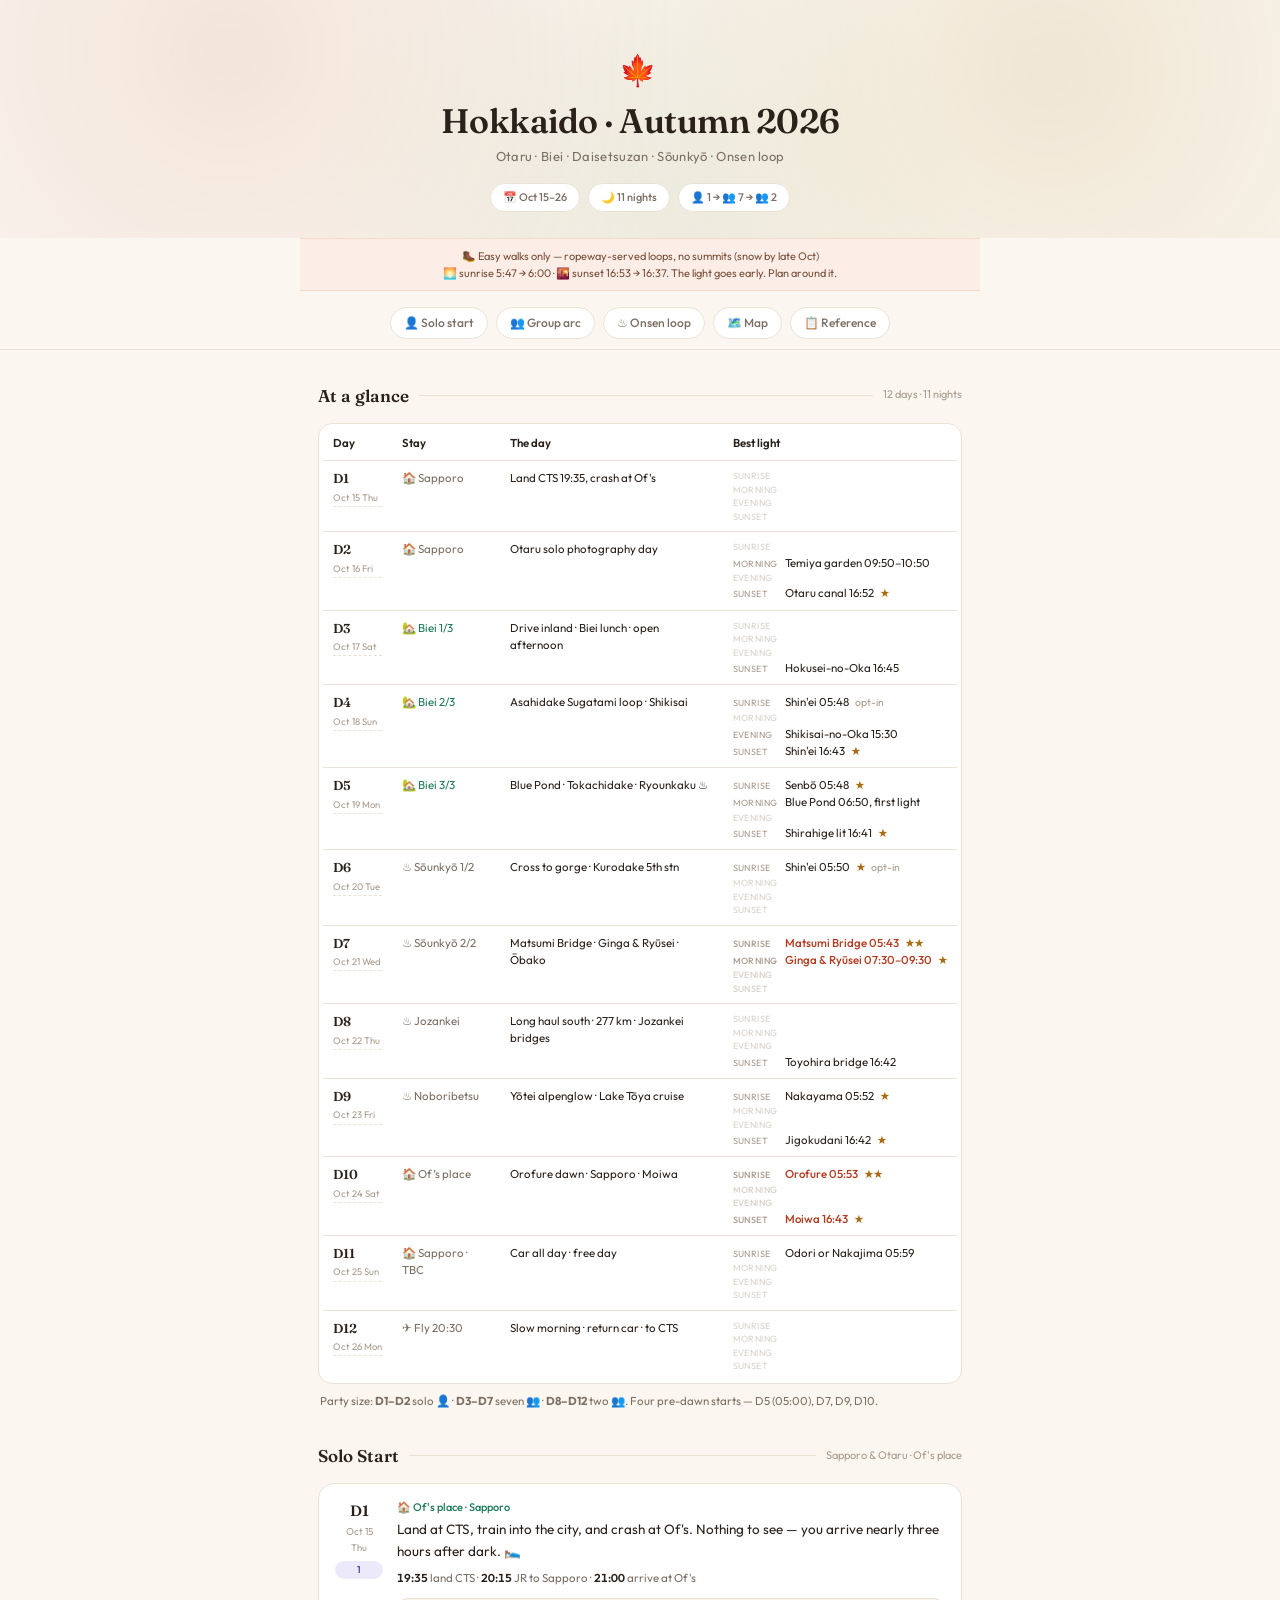
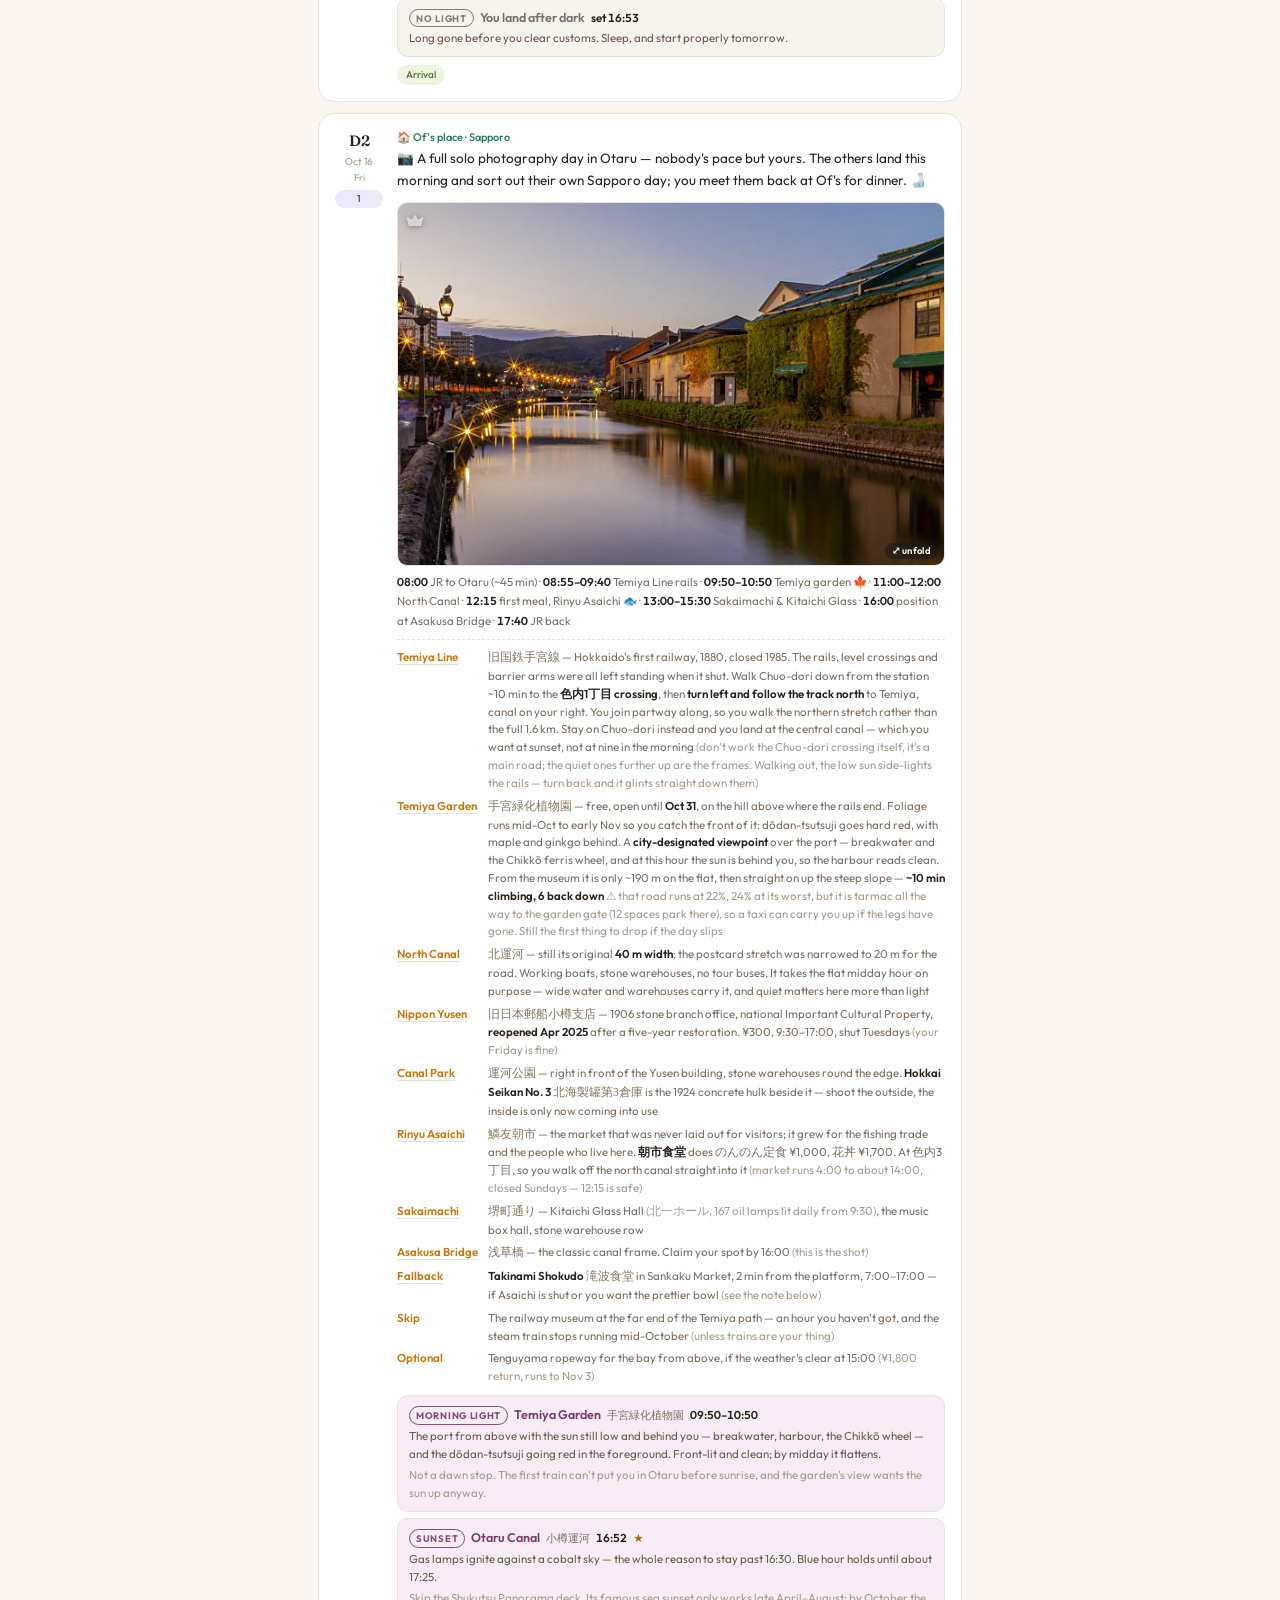
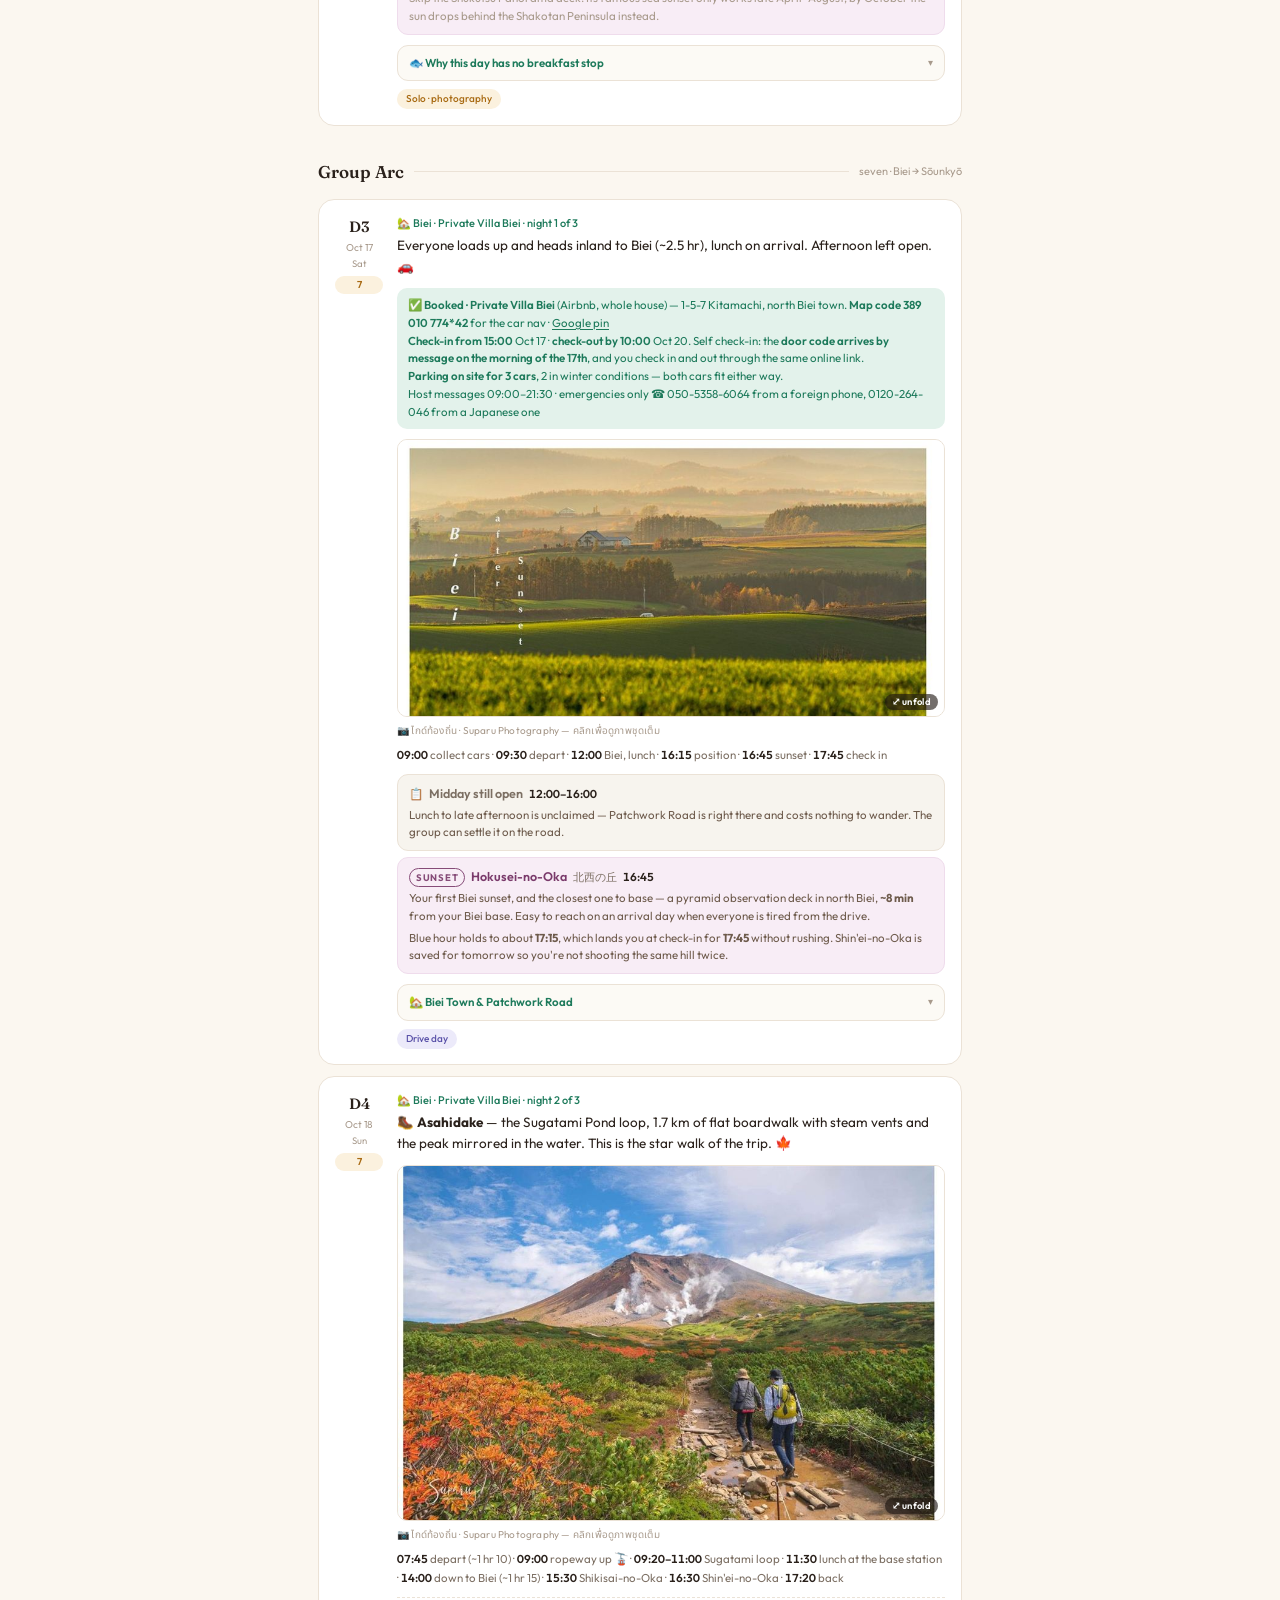
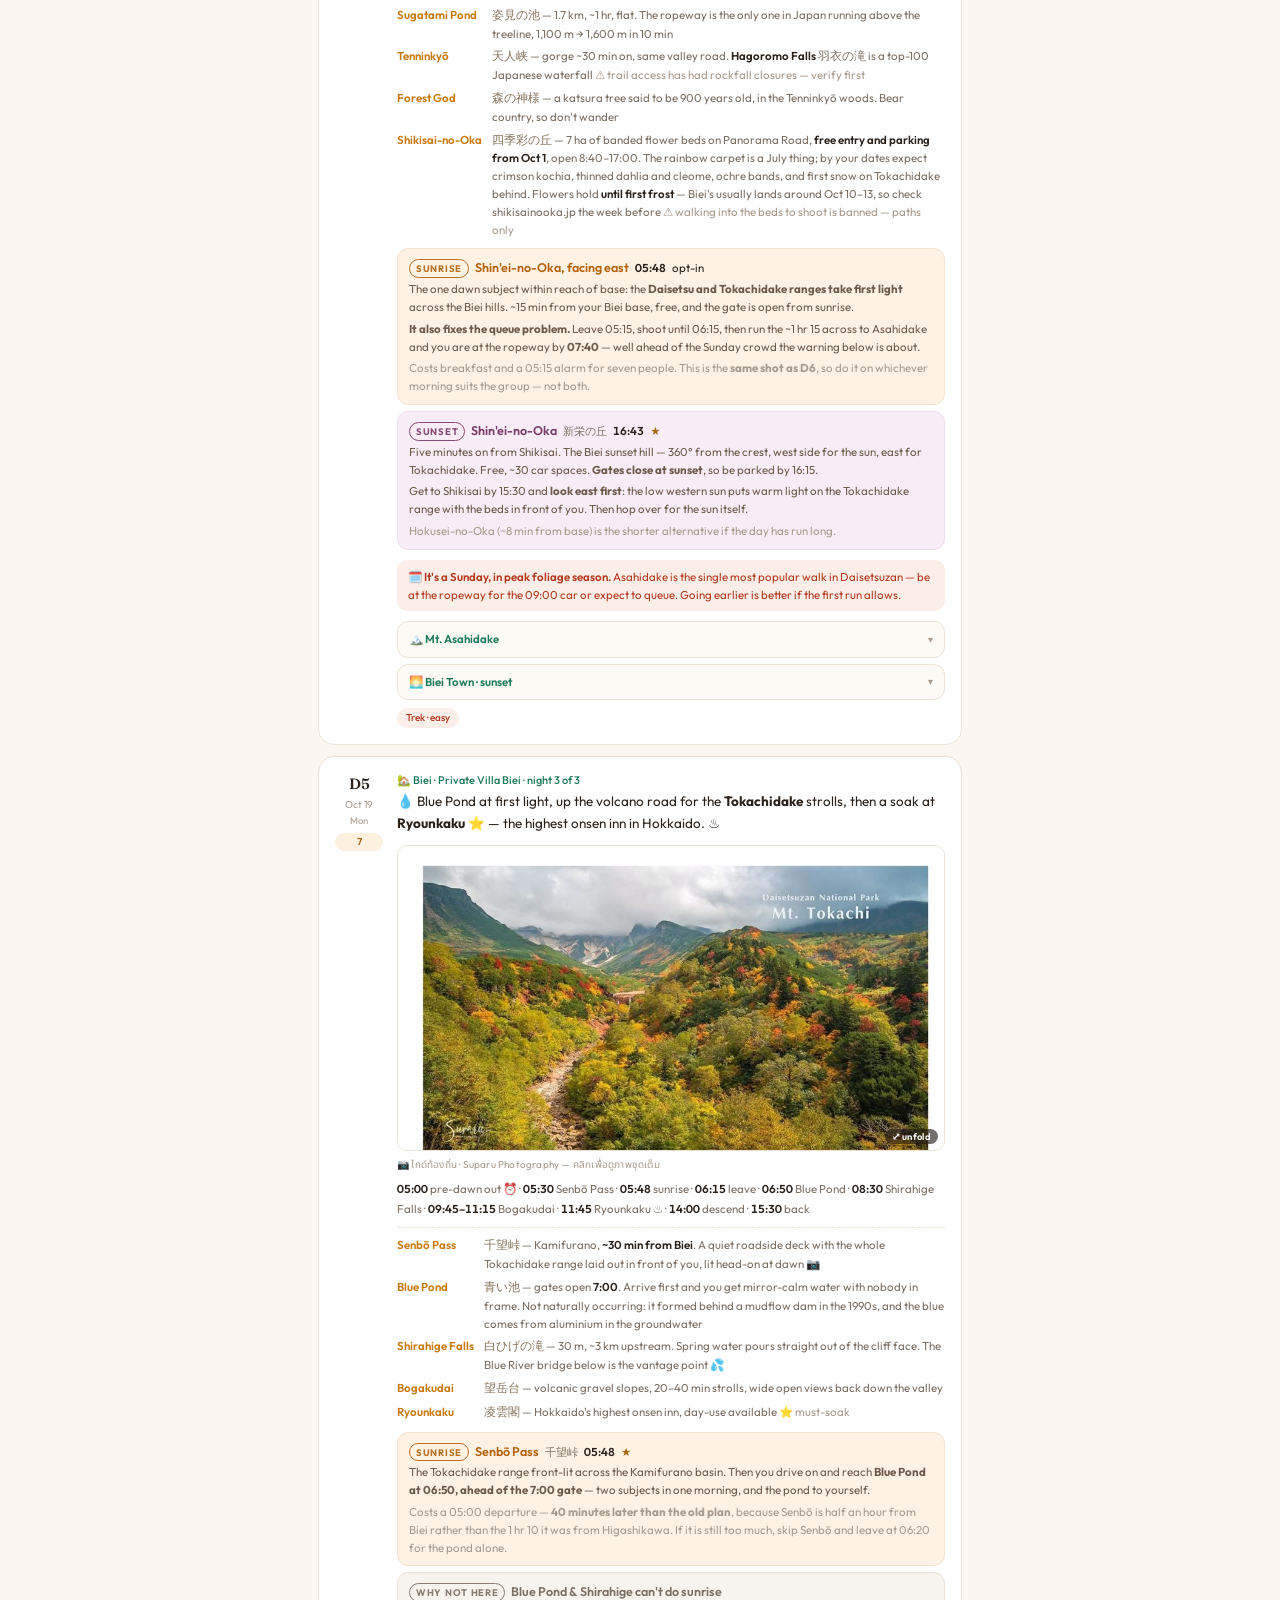
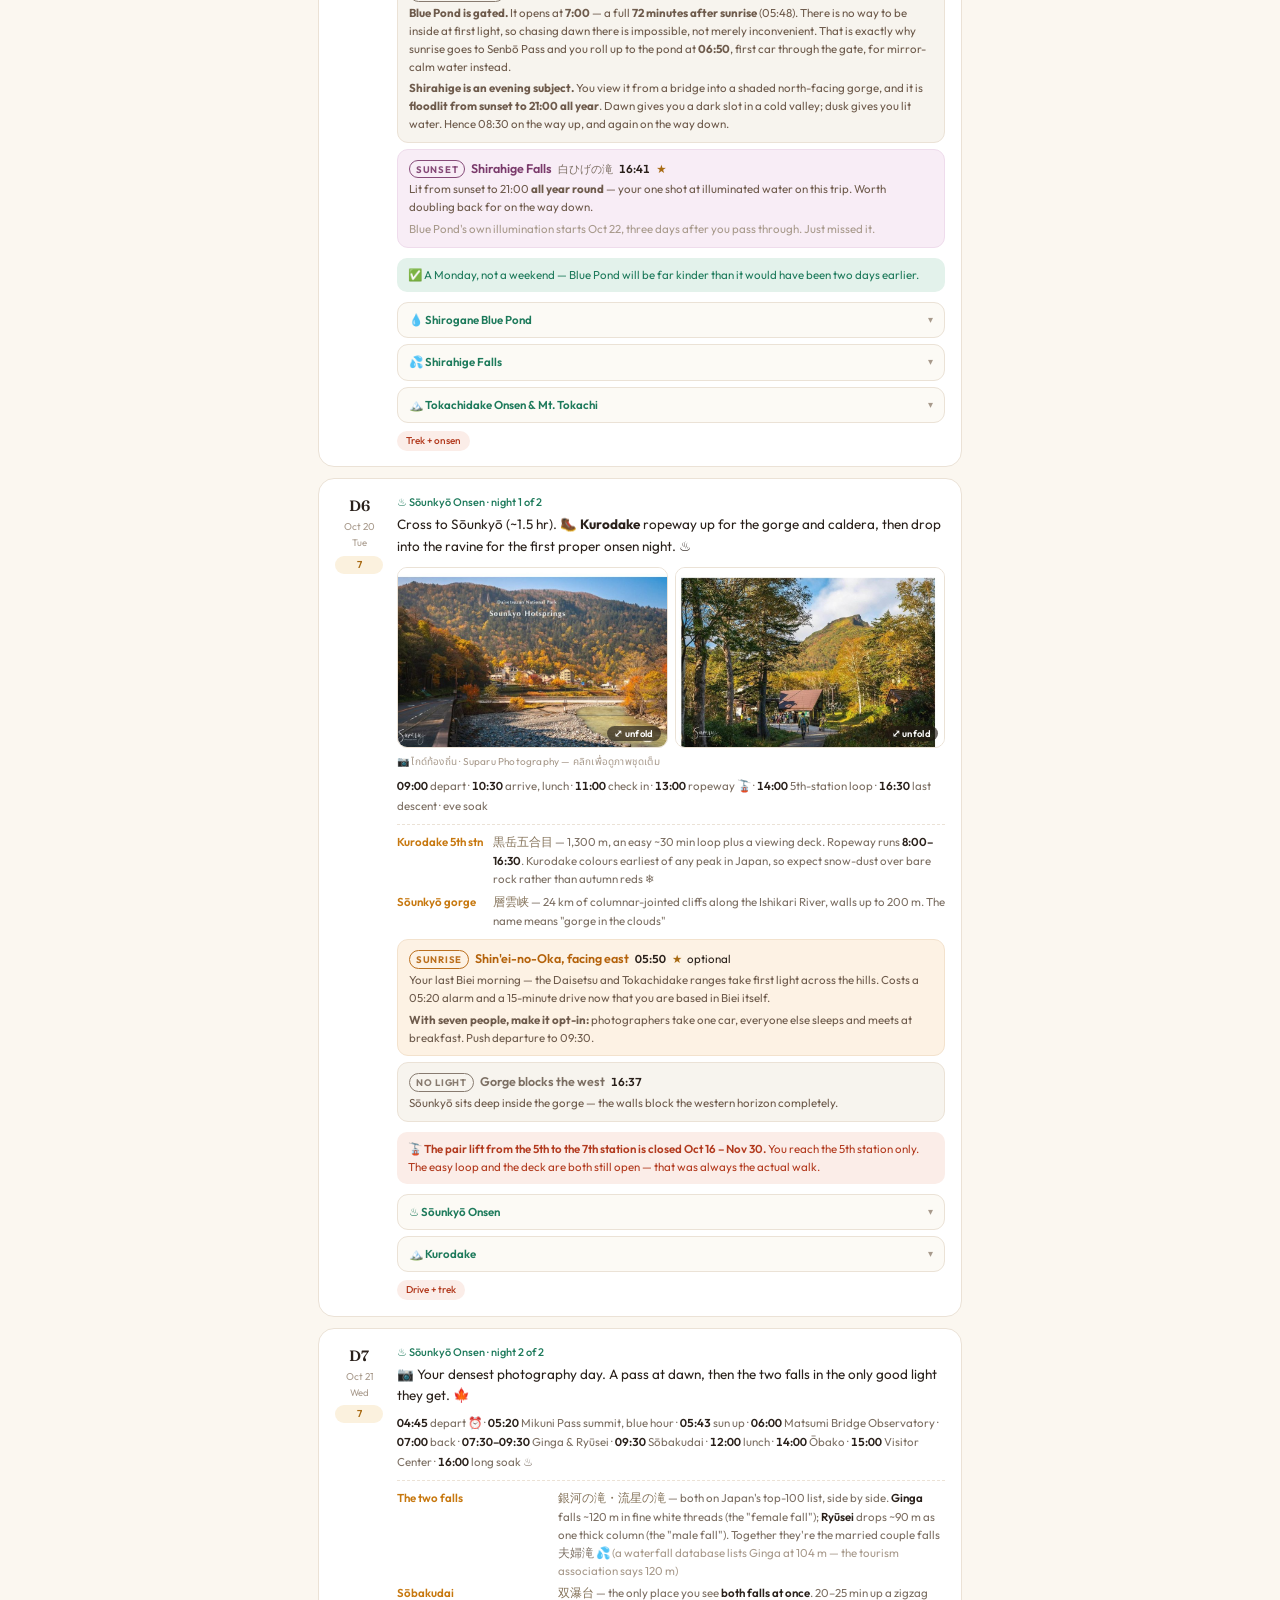
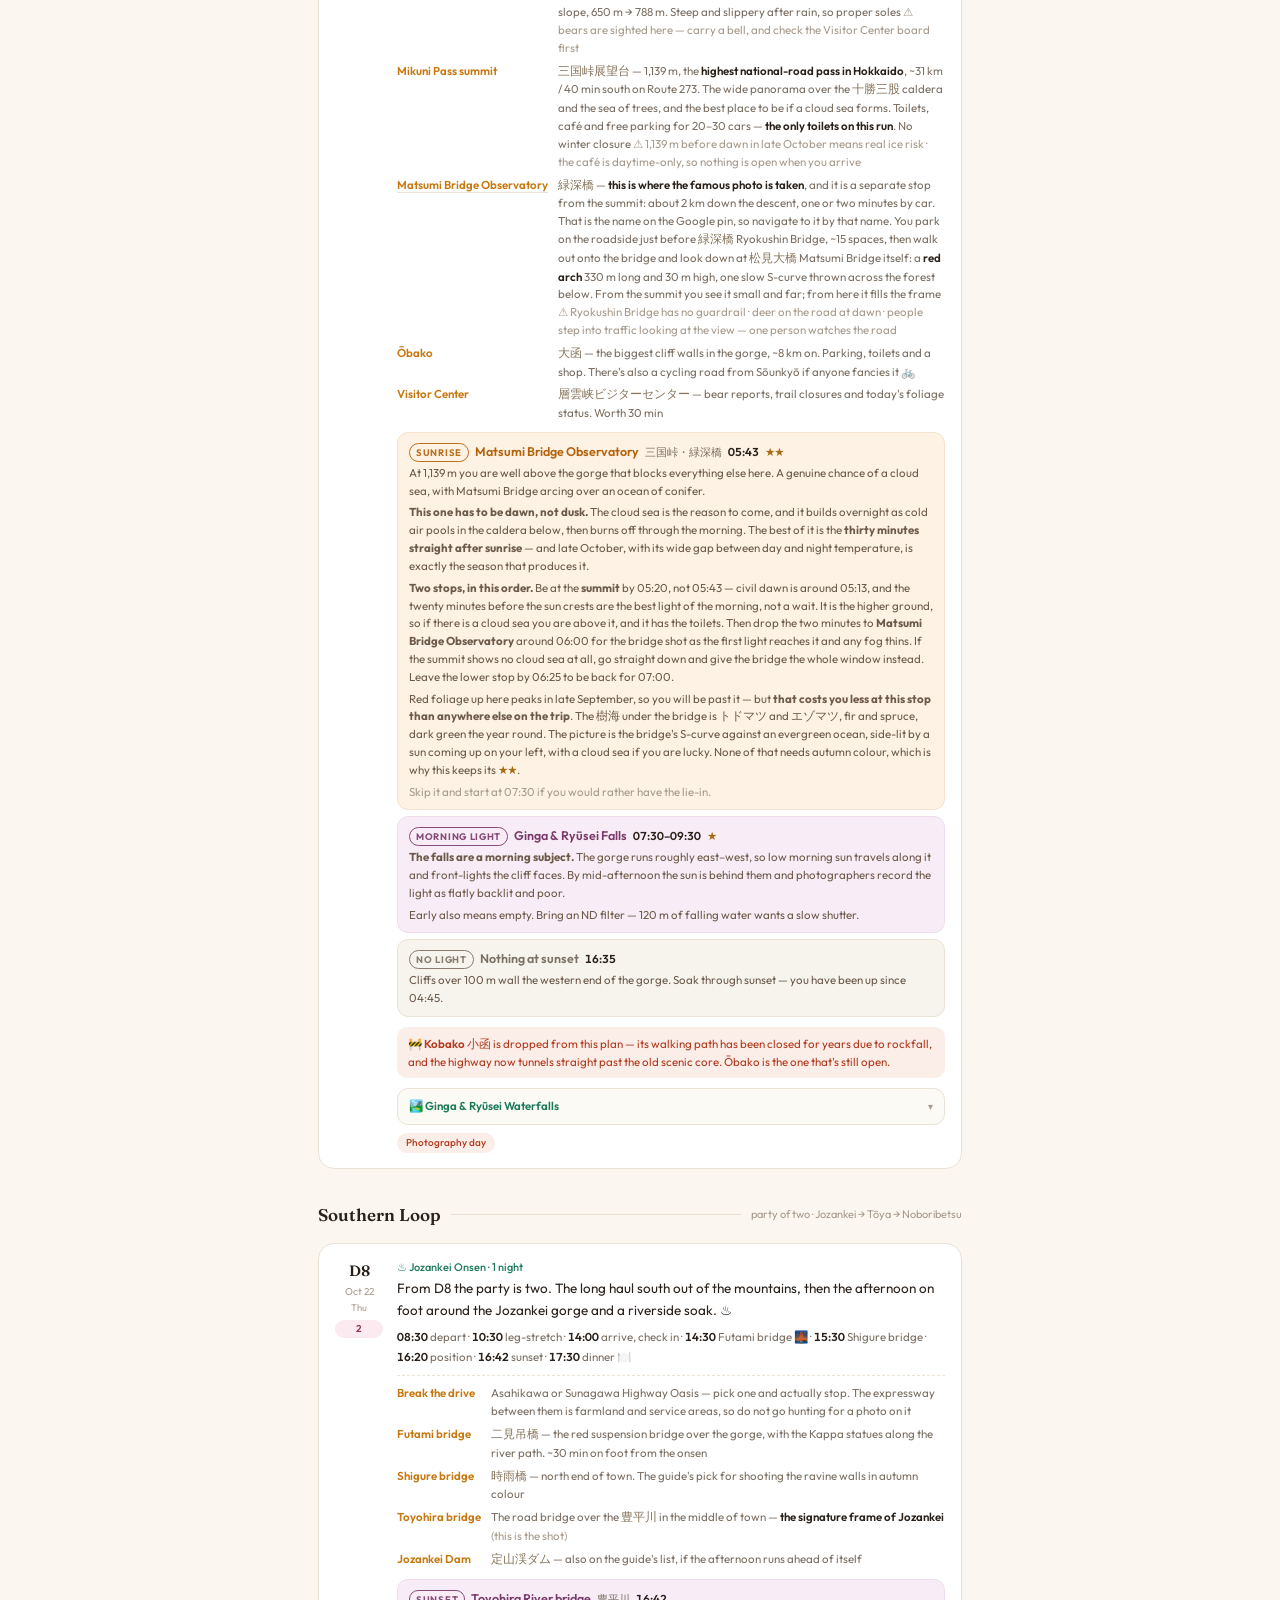
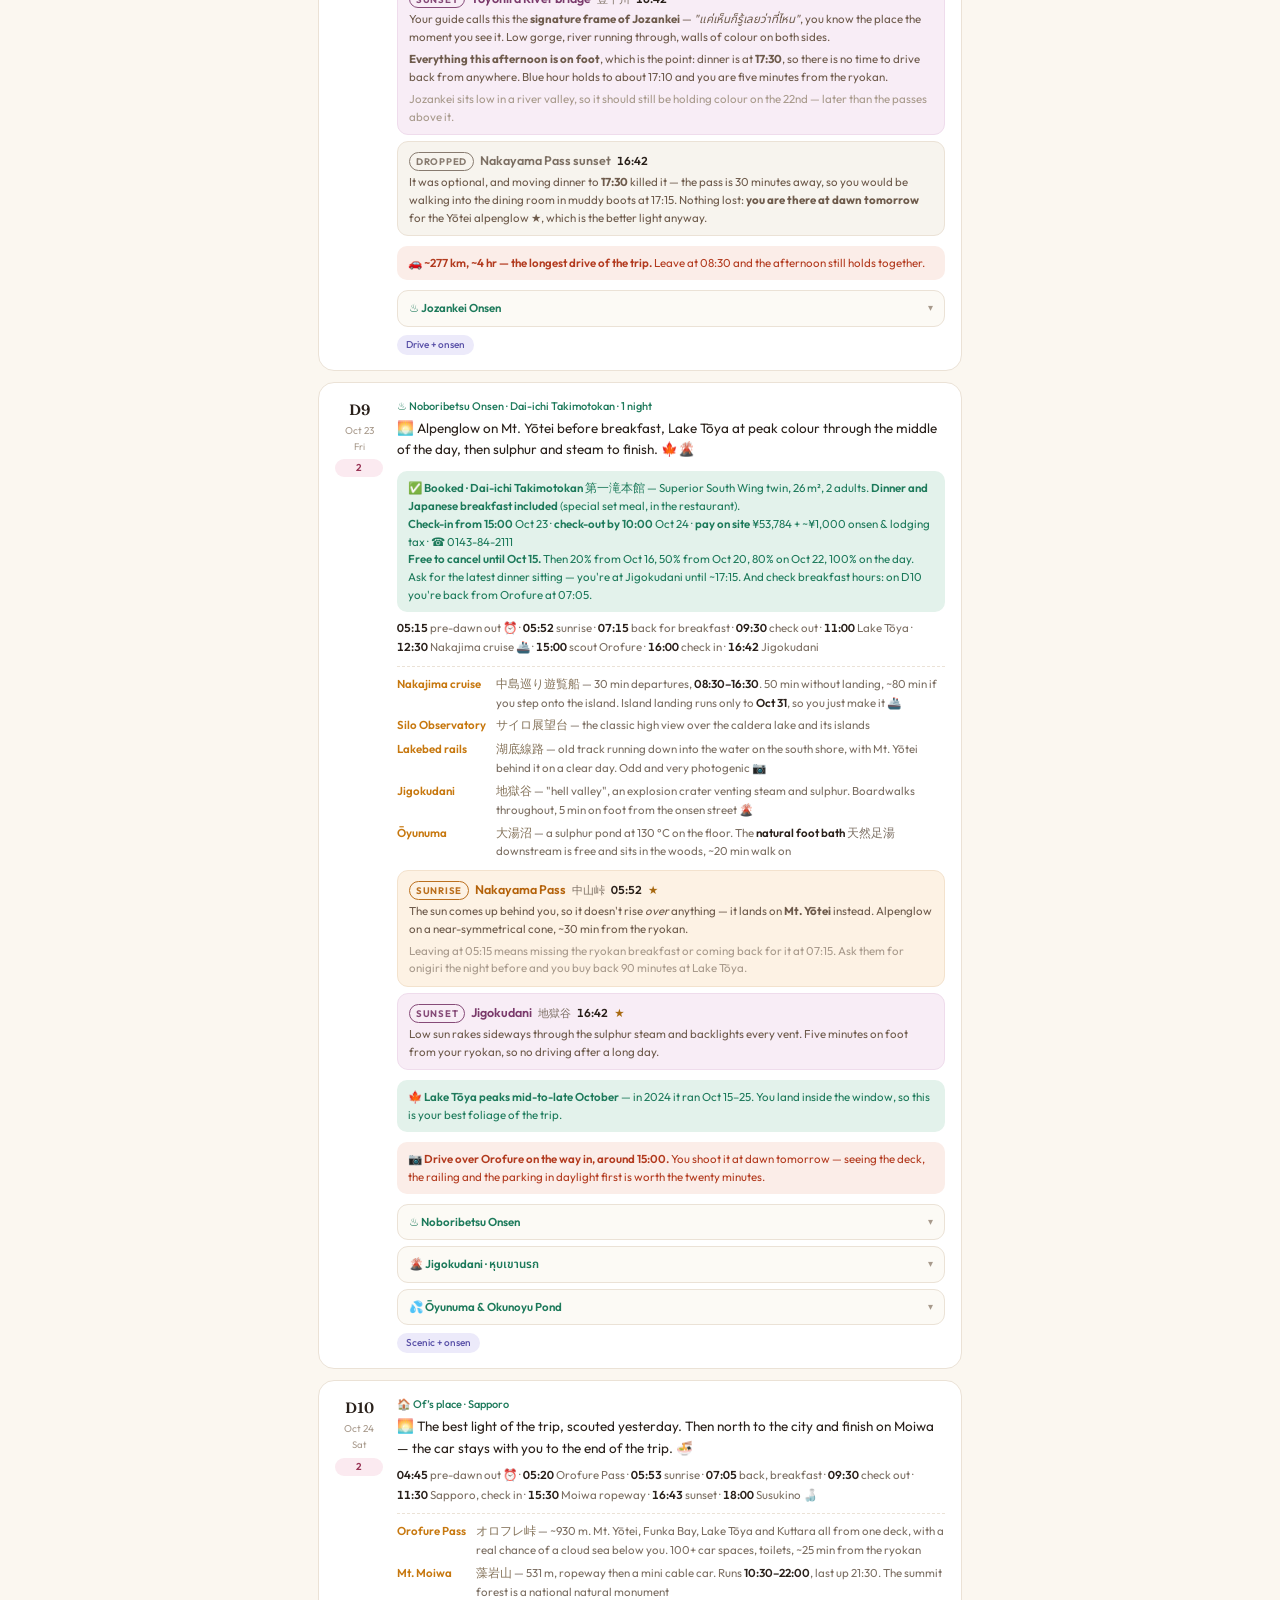
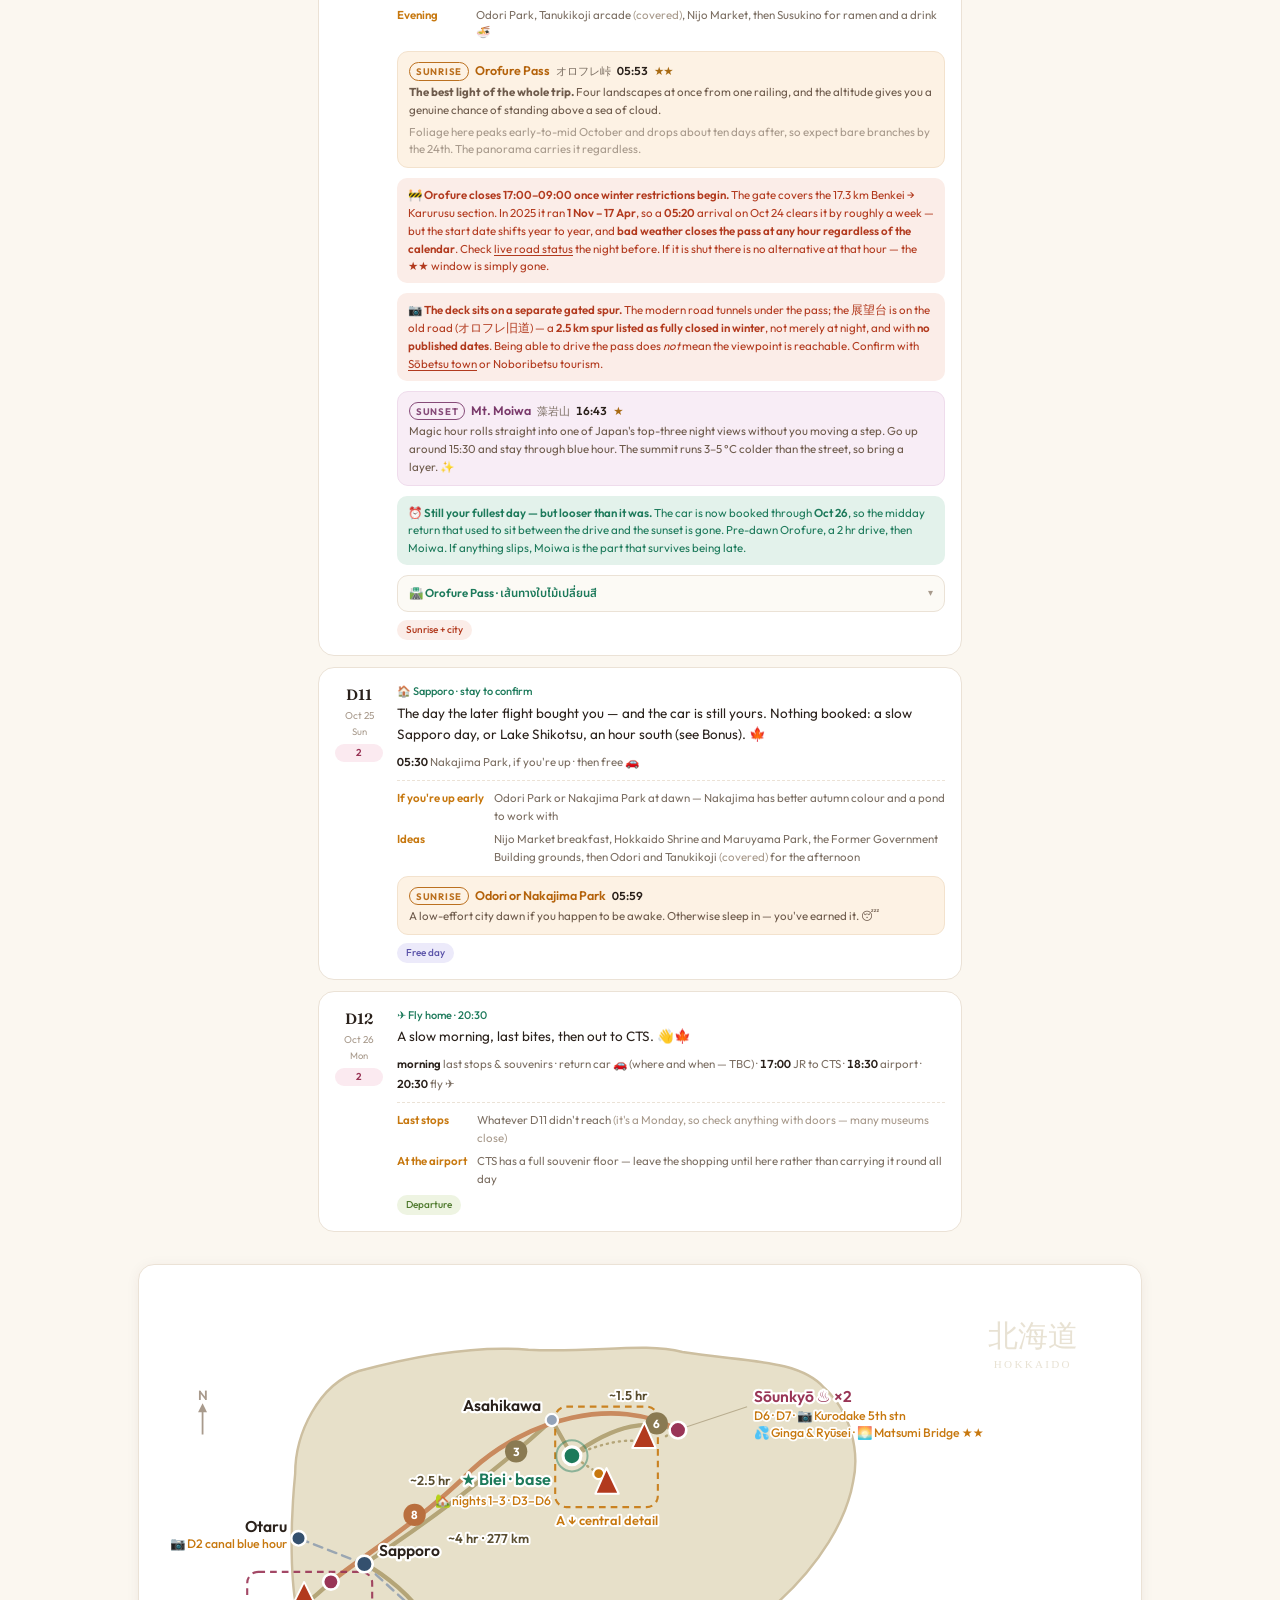
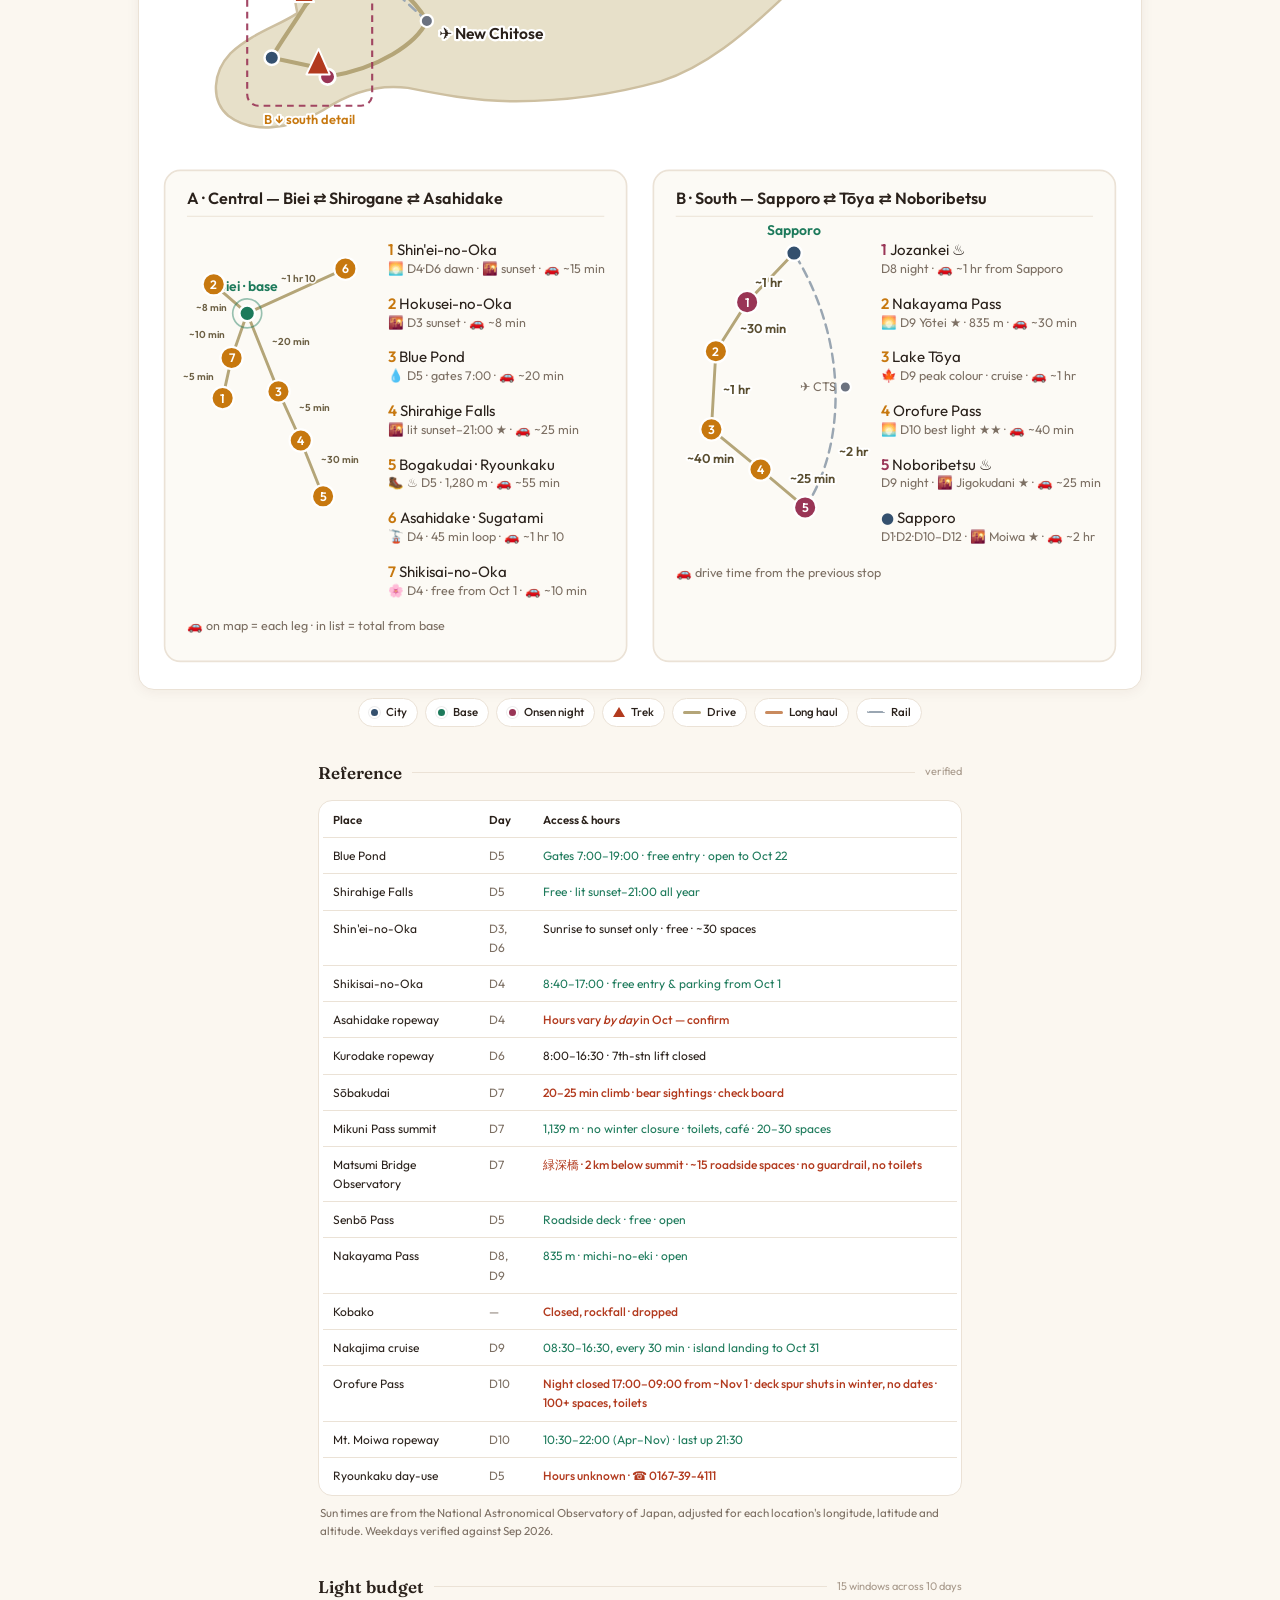
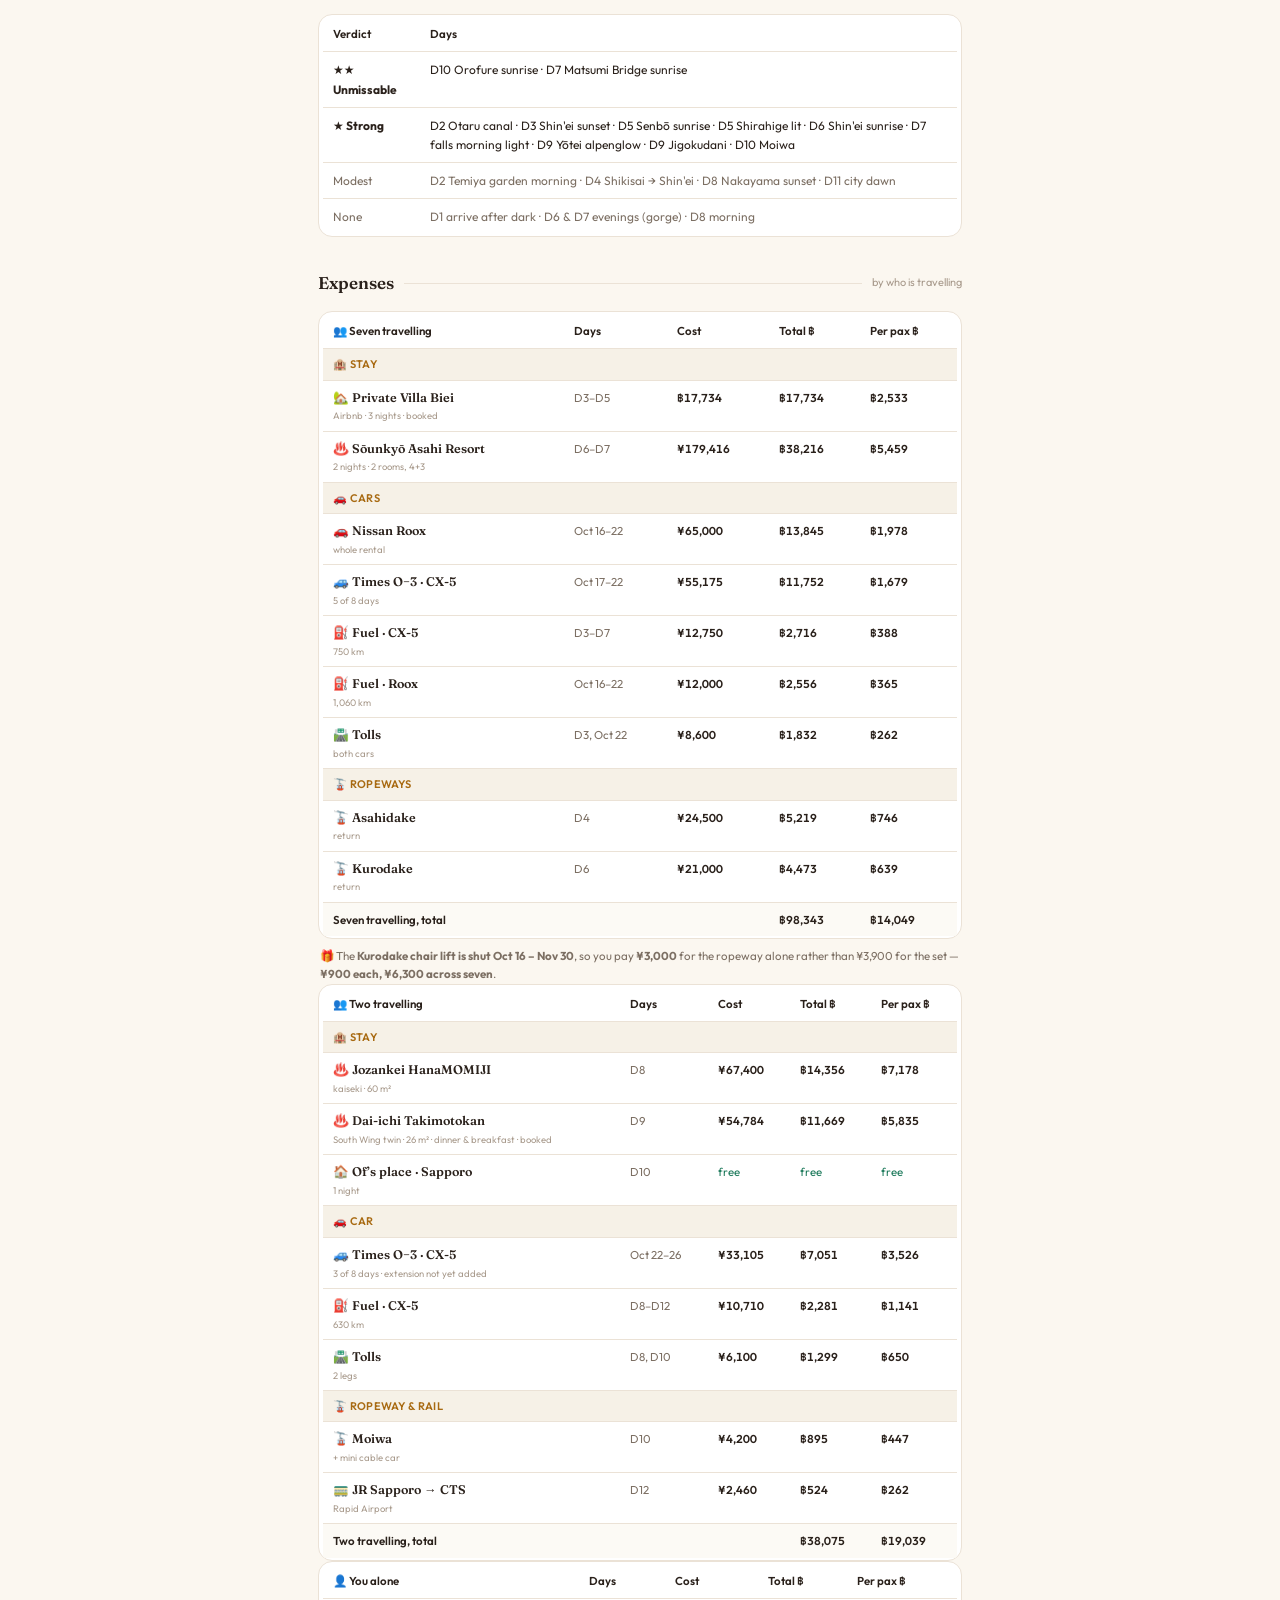
==== commit c2e5f093: "Phone layout, Today marker, and keep private files out" ====
--- a/GIT/index.html
+++ b/GIT/index.html
@@ -42,18 +42,18 @@
     <table class="ref sum">
       <thead><tr><th>Day</th><th>Stay</th><th>The day</th><th>Best light</th></tr></thead>
       <tbody>
-        <tr><td><a class="dgo" href="#d1"><b>D1</b><s>Oct 15 Thu</s></a></td><td class="m">🏠 Sapporo</td><td>Land CTS 19:35, crash at Of's</td><td class="bl"><div><i>Sunrise</i></div><div><i>Morning</i></div><div><i>Evening</i></div><div><i>Sunset</i></div></td></tr>
-        <tr><td><a class="dgo" href="#d2"><b>D2</b><s>Oct 16 Fri</s></a></td><td class="m">🏠 Sapporo</td><td>Otaru solo photography day</td><td class="bl"><div><i>Sunrise</i></div><div><i>Morning</i>Temiya garden 09:50–10:50</div><div><i>Evening</i></div><div><i>Sunset</i>Otaru canal 16:52 <span class="star">★</span></div></td></tr>
-        <tr><td><a class="dgo" href="#d3"><b>D3</b><s>Oct 17 Sat</s></a></td><td class="g">🏡 Biei 1/3</td><td>Drive inland · Biei lunch · open afternoon</td><td class="bl"><div><i>Sunrise</i></div><div><i>Morning</i></div><div><i>Evening</i></div><div><i>Sunset</i>Hokusei-no-Oka 16:45</div></td></tr>
-        <tr><td><a class="dgo" href="#d4"><b>D4</b><s>Oct 18 Sun</s></a></td><td class="g">🏡 Biei 2/3</td><td>Asahidake Sugatami loop · Shikisai</td><td class="bl"><div><i>Sunrise</i>Shin'ei 05:48 <span class="z">opt-in</span></div><div><i>Morning</i></div><div><i>Evening</i>Shikisai-no-Oka 15:30</div><div><i>Sunset</i>Shin'ei 16:43 <span class="star">★</span></div></td></tr>
-        <tr><td><a class="dgo" href="#d5"><b>D5</b><s>Oct 19 Mon</s></a></td><td class="g">🏡 Biei 3/3</td><td>Blue Pond · Tokachidake · Ryounkaku ♨️</td><td class="bl"><div><i>Sunrise</i>Senbō 05:48 <span class="star">★</span></div><div><i>Morning</i>Blue Pond 06:50, first light</div><div><i>Evening</i></div><div><i>Sunset</i>Shirahige lit 16:41 <span class="star">★</span></div></td></tr>
-        <tr><td><a class="dgo" href="#d6"><b>D6</b><s>Oct 20 Tue</s></a></td><td class="m">♨️ Sōunkyō 1/2</td><td>Cross to gorge · Kurodake 5th stn</td><td class="bl"><div><i>Sunrise</i>Shin'ei 05:50 <span class="star">★</span> <span class="z">opt-in</span></div><div><i>Morning</i></div><div><i>Evening</i></div><div><i>Sunset</i></div></td></tr>
-        <tr><td><a class="dgo" href="#d7"><b>D7</b><s>Oct 21 Wed</s></a></td><td class="m">♨️ Sōunkyō 2/2</td><td>Matsumi Bridge · Ginga &amp; Ryūsei · Ōbako</td><td class="bl hi"><div><i>Sunrise</i>Matsumi Bridge 05:43 <span class="star">★★</span></div><div><i>Morning</i>Ginga &amp; Ryūsei 07:30–09:30 <span class="star">★</span></div><div><i>Evening</i></div><div><i>Sunset</i></div></td></tr>
-        <tr><td><a class="dgo" href="#d8"><b>D8</b><s>Oct 22 Thu</s></a></td><td class="m">♨️ Jozankei</td><td>Long haul south · 277 km · Jozankei bridges</td><td class="bl"><div><i>Sunrise</i></div><div><i>Morning</i></div><div><i>Evening</i></div><div><i>Sunset</i>Toyohira bridge 16:42</div></td></tr>
-        <tr><td><a class="dgo" href="#d9"><b>D9</b><s>Oct 23 Fri</s></a></td><td class="m">♨️ Noboribetsu</td><td>Yōtei alpenglow · Lake Tōya cruise</td><td class="bl"><div><i>Sunrise</i>Nakayama 05:52 <span class="star">★</span></div><div><i>Morning</i></div><div><i>Evening</i></div><div><i>Sunset</i>Jigokudani 16:42 <span class="star">★</span></div></td></tr>
-        <tr><td><a class="dgo" href="#d10"><b>D10</b><s>Oct 24 Sat</s></a></td><td class="m">🏠 Of’s place</td><td>Orofure dawn · Sapporo · Moiwa</td><td class="bl hi"><div><i>Sunrise</i>Orofure 05:53 <span class="star">★★</span></div><div><i>Morning</i></div><div><i>Evening</i></div><div><i>Sunset</i>Moiwa 16:43 <span class="star">★</span></div></td></tr>
-        <tr><td><a class="dgo" href="#d11"><b>D11</b><s>Oct 25 Sun</s></a></td><td class="m">🏠 Sapporo · TBC</td><td>Car all day · free day</td><td class="bl"><div><i>Sunrise</i>Odori or Nakajima 05:59</div><div><i>Morning</i></div><div><i>Evening</i></div><div><i>Sunset</i></div></td></tr>
-        <tr><td><a class="dgo" href="#d12"><b>D12</b><s>Oct 26 Mon</s></a></td><td class="m">✈️ Fly 20:30</td><td>Slow morning · return car · to CTS</td><td class="bl"><div><i>Sunrise</i></div><div><i>Morning</i></div><div><i>Evening</i></div><div><i>Sunset</i></div></td></tr>
+        <tr><td><a class="dgo" href="#d1"><b>D1</b><s>Oct 15 Thu</s></a></td><td class="m">🏠 Sapporo</td><td>Land CTS 19:35, crash at Of's</td><td class="bl"><div class="e"><i>Sunrise</i></div><div class="e"><i>Morning</i></div><div class="e"><i>Evening</i></div><div class="e"><i>Sunset</i></div></td></tr>
+        <tr><td><a class="dgo" href="#d2"><b>D2</b><s>Oct 16 Fri</s></a></td><td class="m">🏠 Sapporo</td><td>Otaru solo photography day</td><td class="bl"><div class="e"><i>Sunrise</i></div><div><i>Morning</i>Temiya garden 09:50–10:50</div><div class="e"><i>Evening</i></div><div><i>Sunset</i>Otaru canal 16:52 <span class="star">★</span></div></td></tr>
+        <tr><td><a class="dgo" href="#d3"><b>D3</b><s>Oct 17 Sat</s></a></td><td class="g">🏡 Biei 1/3</td><td>Drive inland · Biei lunch · open afternoon</td><td class="bl"><div class="e"><i>Sunrise</i></div><div class="e"><i>Morning</i></div><div class="e"><i>Evening</i></div><div><i>Sunset</i>Hokusei-no-Oka 16:45</div></td></tr>
+        <tr><td><a class="dgo" href="#d4"><b>D4</b><s>Oct 18 Sun</s></a></td><td class="g">🏡 Biei 2/3</td><td>Asahidake Sugatami loop · Shikisai</td><td class="bl"><div><i>Sunrise</i>Shin'ei 05:48 <span class="z">opt-in</span></div><div class="e"><i>Morning</i></div><div><i>Evening</i>Shikisai-no-Oka 15:30</div><div><i>Sunset</i>Shin'ei 16:43 <span class="star">★</span></div></td></tr>
+        <tr><td><a class="dgo" href="#d5"><b>D5</b><s>Oct 19 Mon</s></a></td><td class="g">🏡 Biei 3/3</td><td>Blue Pond · Tokachidake · Ryounkaku ♨️</td><td class="bl"><div><i>Sunrise</i>Senbō 05:48 <span class="star">★</span></div><div><i>Morning</i>Blue Pond 06:50, first light</div><div class="e"><i>Evening</i></div><div><i>Sunset</i>Shirahige lit 16:41 <span class="star">★</span></div></td></tr>
+        <tr><td><a class="dgo" href="#d6"><b>D6</b><s>Oct 20 Tue</s></a></td><td class="m">♨️ Sōunkyō 1/2</td><td>Cross to gorge · Kurodake 5th stn</td><td class="bl"><div><i>Sunrise</i>Shin'ei 05:50 <span class="star">★</span> <span class="z">opt-in</span></div><div class="e"><i>Morning</i></div><div class="e"><i>Evening</i></div><div class="e"><i>Sunset</i></div></td></tr>
+        <tr><td><a class="dgo" href="#d7"><b>D7</b><s>Oct 21 Wed</s></a></td><td class="m">♨️ Sōunkyō 2/2</td><td>Matsumi Bridge · Ginga &amp; Ryūsei · Ōbako</td><td class="bl hi"><div><i>Sunrise</i>Matsumi Bridge 05:43 <span class="star">★★</span></div><div><i>Morning</i>Ginga &amp; Ryūsei 07:30–09:30 <span class="star">★</span></div><div class="e"><i>Evening</i></div><div class="e"><i>Sunset</i></div></td></tr>
+        <tr><td><a class="dgo" href="#d8"><b>D8</b><s>Oct 22 Thu</s></a></td><td class="m">♨️ Jozankei</td><td>Long haul south · 277 km · Jozankei bridges</td><td class="bl"><div class="e"><i>Sunrise</i></div><div class="e"><i>Morning</i></div><div class="e"><i>Evening</i></div><div><i>Sunset</i>Toyohira bridge 16:42</div></td></tr>
+        <tr><td><a class="dgo" href="#d9"><b>D9</b><s>Oct 23 Fri</s></a></td><td class="m">♨️ Noboribetsu</td><td>Yōtei alpenglow · Lake Tōya cruise</td><td class="bl"><div><i>Sunrise</i>Nakayama 05:52 <span class="star">★</span></div><div class="e"><i>Morning</i></div><div class="e"><i>Evening</i></div><div><i>Sunset</i>Jigokudani 16:42 <span class="star">★</span></div></td></tr>
+        <tr><td><a class="dgo" href="#d10"><b>D10</b><s>Oct 24 Sat</s></a></td><td class="m">🏠 Of’s place</td><td>Orofure dawn · Sapporo · Moiwa</td><td class="bl hi"><div><i>Sunrise</i>Orofure 05:53 <span class="star">★★</span></div><div class="e"><i>Morning</i></div><div class="e"><i>Evening</i></div><div><i>Sunset</i>Moiwa 16:43 <span class="star">★</span></div></td></tr>
+        <tr><td><a class="dgo" href="#d11"><b>D11</b><s>Oct 25 Sun</s></a></td><td class="m">🏠 Sapporo · TBC</td><td>Car all day · free day</td><td class="bl"><div><i>Sunrise</i>Odori or Nakajima 05:59</div><div class="e"><i>Morning</i></div><div class="e"><i>Evening</i></div><div class="e"><i>Sunset</i></div></td></tr>
+        <tr><td><a class="dgo" href="#d12"><b>D12</b><s>Oct 26 Mon</s></a></td><td class="m">✈️ Fly 20:30</td><td>Slow morning · return car · to CTS</td><td class="bl"><div class="e"><i>Sunrise</i></div><div class="e"><i>Morning</i></div><div class="e"><i>Evening</i></div><div class="e"><i>Sunset</i></div></td></tr>
       </tbody>
     </table>
   </div>
@@ -1007,5 +1007,26 @@
   <footer>Hokkaido · Autumn 2026<br>Oct 15–26 🍁</footer>
 
 </div>
+<script>
+// During the trip, mark today's card and add a "Today" jump to the nav. D1 = Oct 15, in Japan time.
+// Preview any day with ?today=2026-10-21
+(function () {
+  var q = location.search.match(/[?&]today=(\d{4}-\d{2}-\d{2})/);
+  var t = q ? q[1] : new Date().toLocaleDateString('en-CA', { timeZone: 'Asia/Tokyo' });
+  var m = t.match(/^2026-10-(\d{2})$/);
+  var n = m ? +m[1] - 14 : 0;
+  var card = document.getElementById('d' + n);
+  if (!card) return;
+  card.classList.add('today');
+  var link = document.querySelector('table.sum a[href="#d' + n + '"]');
+  if (link) link.closest('tr').classList.add('today');
+  var a = document.createElement('a');
+  a.href = '#d' + n;
+  a.className = 'now';
+  a.textContent = '📍 Today · D' + n;
+  var nav = document.querySelector('nav .navin');
+  nav.insertBefore(a, nav.firstChild);
+})();
+</script>
 </body>
 </html>
--- a/GIT/assets/style.css
+++ b/GIT/assets/style.css
@@ -38,10 +38,16 @@
 
   nav{position:sticky;top:0;z-index:20;background:rgba(251,247,240,.92);backdrop-filter:blur(8px);
     border-bottom:1px solid var(--line);padding:10px 0;}
-  nav .navin{max-width:680px;margin:0 auto;padding:0 18px;display:flex;gap:8px;justify-content:center;flex-wrap:wrap;}
+  /* one row at every width; on a phone it scrolls sideways instead of wrapping onto a second line */
+  nav .navin{max-width:680px;margin:0 auto;padding:0 18px;display:flex;gap:8px;
+    overflow-x:auto;scrollbar-width:none;}
+  nav .navin::-webkit-scrollbar{display:none;}
   nav a{font-size:12px;font-weight:500;color:var(--muted);text-decoration:none;padding:5px 13px;
-    border:1px solid var(--line);border-radius:30px;background:var(--card);}
+    border:1px solid var(--line);border-radius:30px;background:var(--card);white-space:nowrap;flex-shrink:0;}
+  nav a:first-child{margin-left:auto;}
+  nav a:last-child{margin-right:auto;}
   nav a:active{transform:scale(.96);}
+  nav a.now{background:var(--accent);border-color:var(--accent);color:#fff;font-weight:600;}
 
   .seclabel{display:flex;align-items:center;gap:10px;margin:32px 0 14px;scroll-margin-top:60px;}
   .seclabel span{font-family:var(--dis);font-weight:600;font-size:17px;white-space:nowrap;}
@@ -50,7 +56,9 @@
 
   .day{background:var(--card);border:1px solid var(--line);border-radius:16px;padding:15px 16px;margin-bottom:11px;
     display:flex;gap:14px;align-items:flex-start;scroll-margin-top:60px;}
-  .day:target{border-color:var(--accent);box-shadow:0 0 0 3px var(--accentbg);}
+  .day:target,.day.today{border-color:var(--accent);box-shadow:0 0 0 3px var(--accentbg);}
+  .day.today .n::before{content:"Today";display:block;font-size:9px;font-weight:700;letter-spacing:.6px;
+    text-transform:uppercase;color:#fff;background:var(--accent);border-radius:20px;padding:1px 0;margin-bottom:5px;}
   .day .n{flex-shrink:0;width:48px;text-align:center;}
   .day .n b{display:block;font-family:var(--dis);font-weight:600;font-size:15px;}
   .day .n s{display:block;font-size:10px;color:var(--faint);text-decoration:none;margin-top:1px;}
@@ -76,7 +84,8 @@
   .plc dt{white-space:nowrap;font-weight:600;color:var(--photo);}
   .plc dd{color:var(--muted);line-height:1.55;}
   .plc dd b{color:var(--ink);font-weight:600;}
-  .plc dd .jpn{font-family:var(--jp);color:var(--coast);}
+  /* matched against road signs and Google Maps, so it has to be legible, not decorative */
+  .plc dd .jpn{font-family:var(--jp);color:#85735A;}
   .plc dd .z{color:var(--faint);}
   .plc dt a{color:inherit;text-decoration:underline;text-underline-offset:3px;text-decoration-color:var(--line);}
   .plc dt a:hover{text-decoration-color:var(--photo);}
@@ -136,6 +145,8 @@
   table.sum td.bl div{display:flex;gap:6px;align-items:baseline;white-space:nowrap;}
   table.sum td.bl i{font-style:normal;font-size:9px;color:var(--faint);width:46px;flex-shrink:0;
     text-transform:uppercase;letter-spacing:.4px;}
+  table.sum td.bl div.e i{opacity:.45;}
+  table.sum tr.today td{background:var(--accentbg);}
   table.sum .star{color:var(--good);letter-spacing:-1px;}
   table.sum .z{color:var(--faint);font-size:10.5px;}
 
@@ -257,3 +268,39 @@
   .mline.lg{background:#C98A5E;}
 
   footer{text-align:center;margin-top:40px;font-size:11px;color:var(--faint);line-height:1.7;}
+
+  /* ---------- phones ---------- */
+  @media (max-width:560px){
+    /* day number moves from a side column to a strip on top, giving the text the full card width */
+    .day{flex-direction:column;gap:6px;padding:13px 14px;}
+    .day .n{width:auto;display:flex;align-items:baseline;gap:7px;text-align:left;}
+    .day .n s,.day .n i{display:inline;margin:0;font-size:11px;}
+    .day .n u{display:inline-block;margin:0 0 0 auto;padding:1px 9px;align-self:center;}
+    .day.today .n::before{display:inline-block;padding:1px 8px;margin:0;align-self:center;}
+
+    /* read at arm's length in a moving car: one size up */
+    .day .txt{font-size:14px;}
+    .day .times,.plc dl,.lite,.warn,.mlist li{font-size:12.5px;}
+    .lite .lh b{font-size:13px;}
+
+    /* place name above its description, instead of squeezing the description into a strip */
+    .plc dl{display:block;}
+    .plc dt{margin-top:9px;white-space:normal;}
+    .plc dt:first-child{margin-top:0;}
+    .plc dd{margin-top:1px;}
+
+    /* at a glance: each day becomes a compact card, so every light time is visible without side-scrolling */
+    table.sum{min-width:0;}
+    table.sum thead{display:none;}
+    table.sum,table.sum tbody{display:block;}
+    table.sum tr{display:grid;grid-template-columns:54px 1fr;column-gap:10px;padding:10px 8px;
+      border-bottom:1px solid var(--line);}
+    table.sum tr:last-child{border-bottom:0;}
+    table.sum tr.today{background:var(--accentbg);border-radius:10px;}
+    table.sum td,table.sum tr.today td{display:block;padding:0;border:0;background:none;}
+    table.sum td:first-child{grid-row:1 / span 3;}
+    table.sum td:nth-child(3){font-size:12.5px;color:var(--ink);}
+    table.sum td.bl{margin-top:5px;}
+    table.sum td.bl div{white-space:normal;}
+    table.sum td.bl div.e{display:none;}
+  }
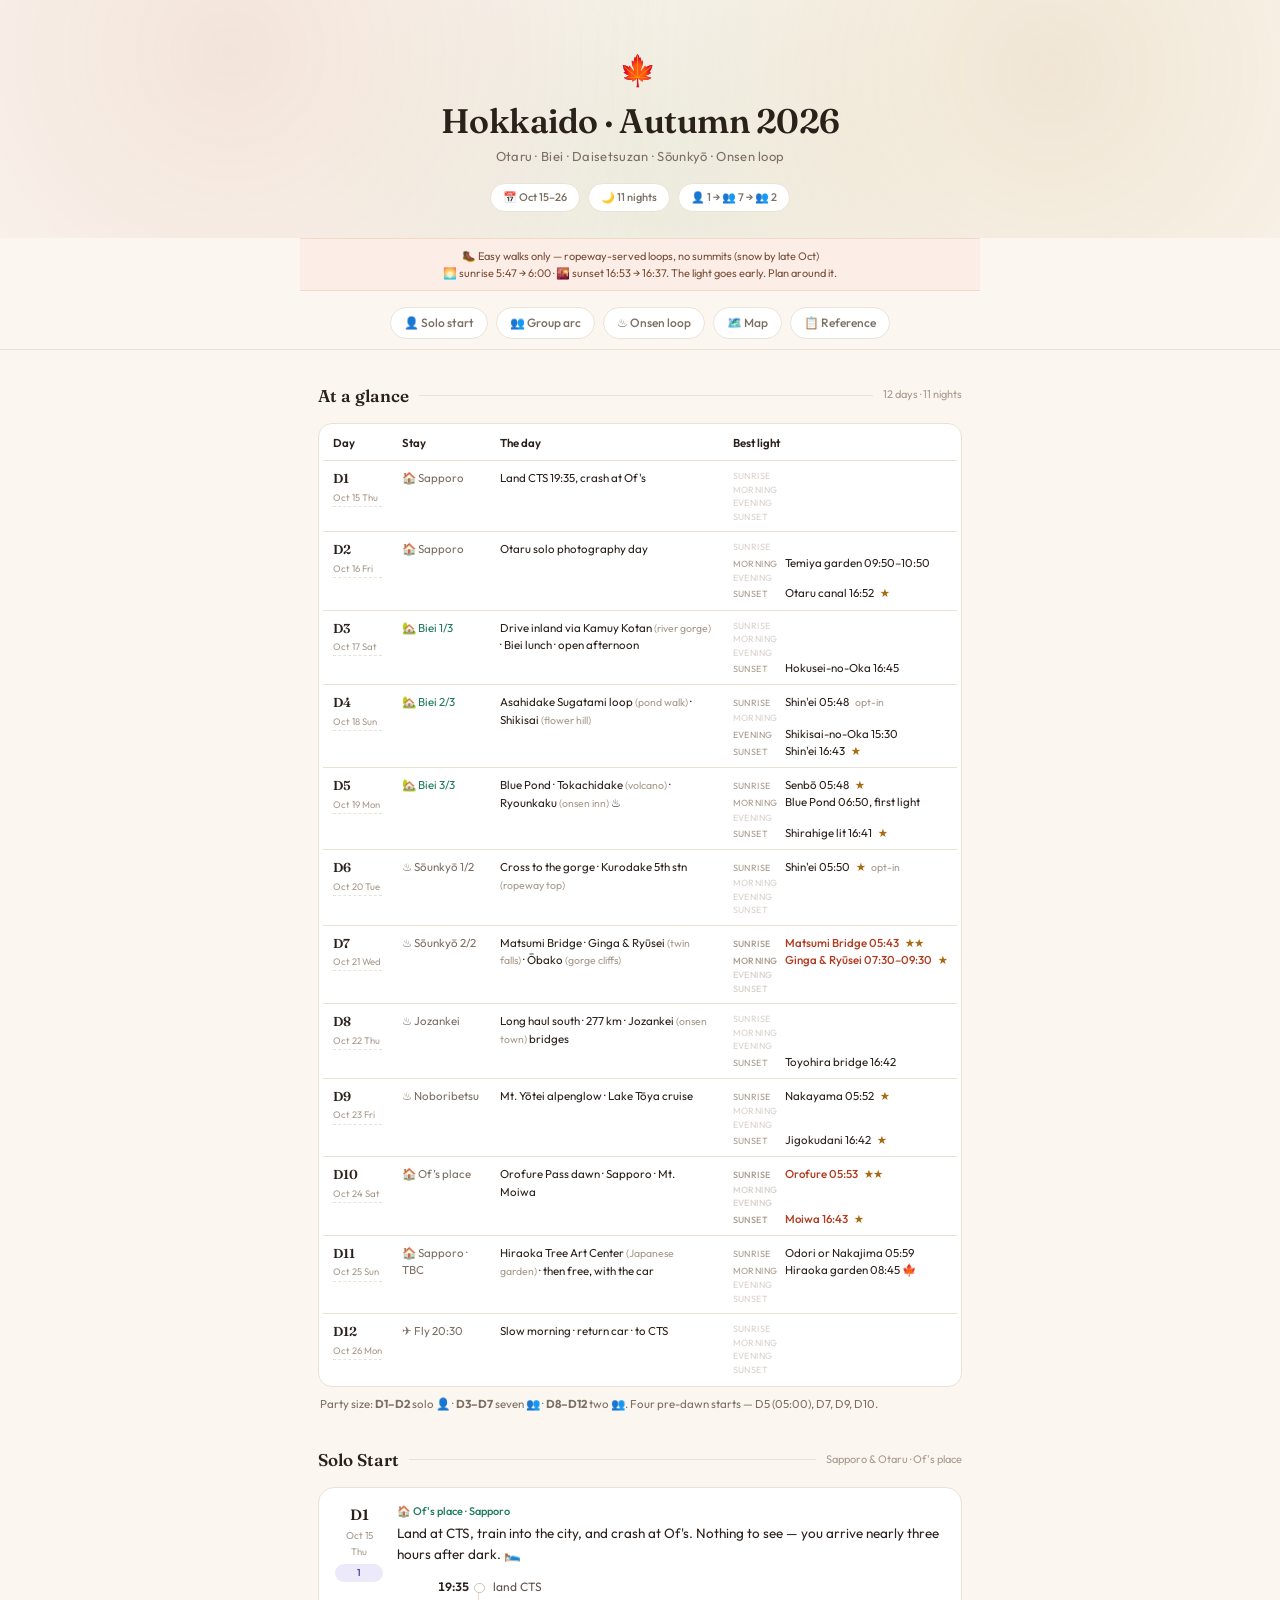
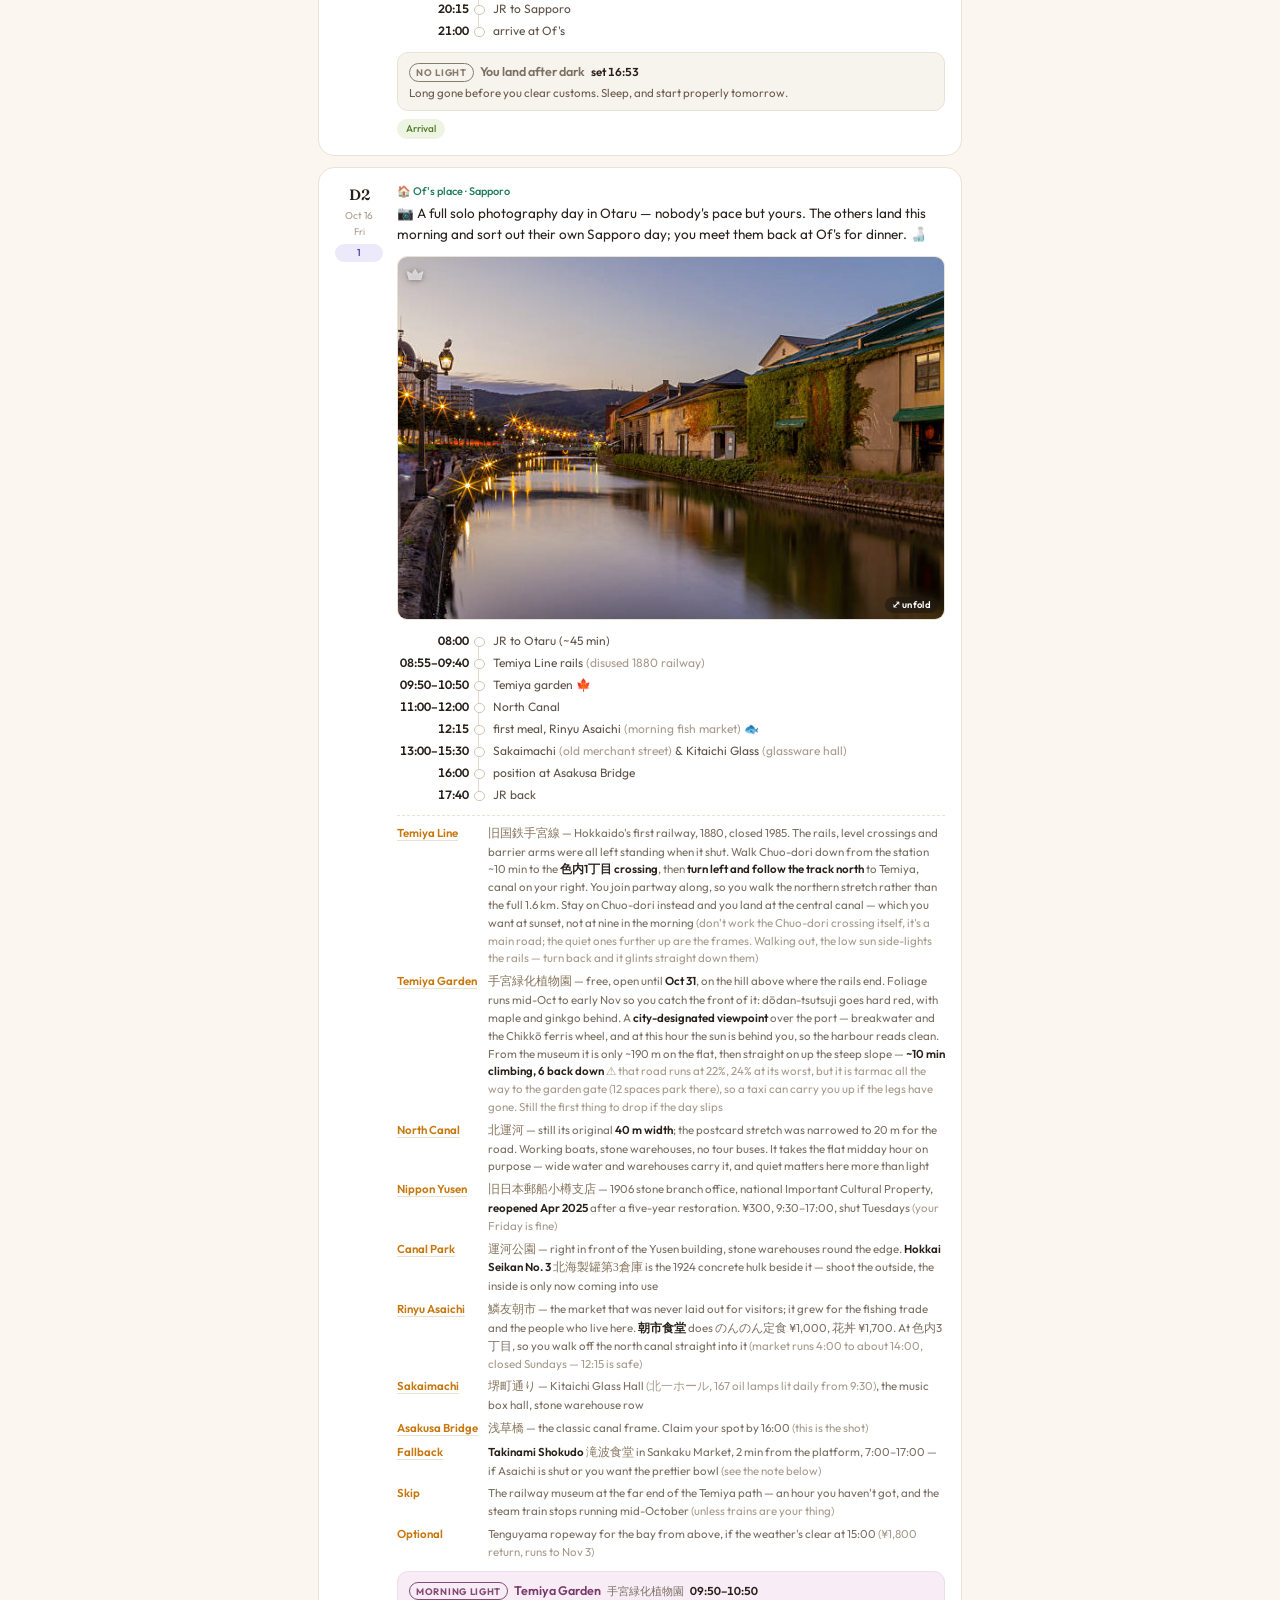
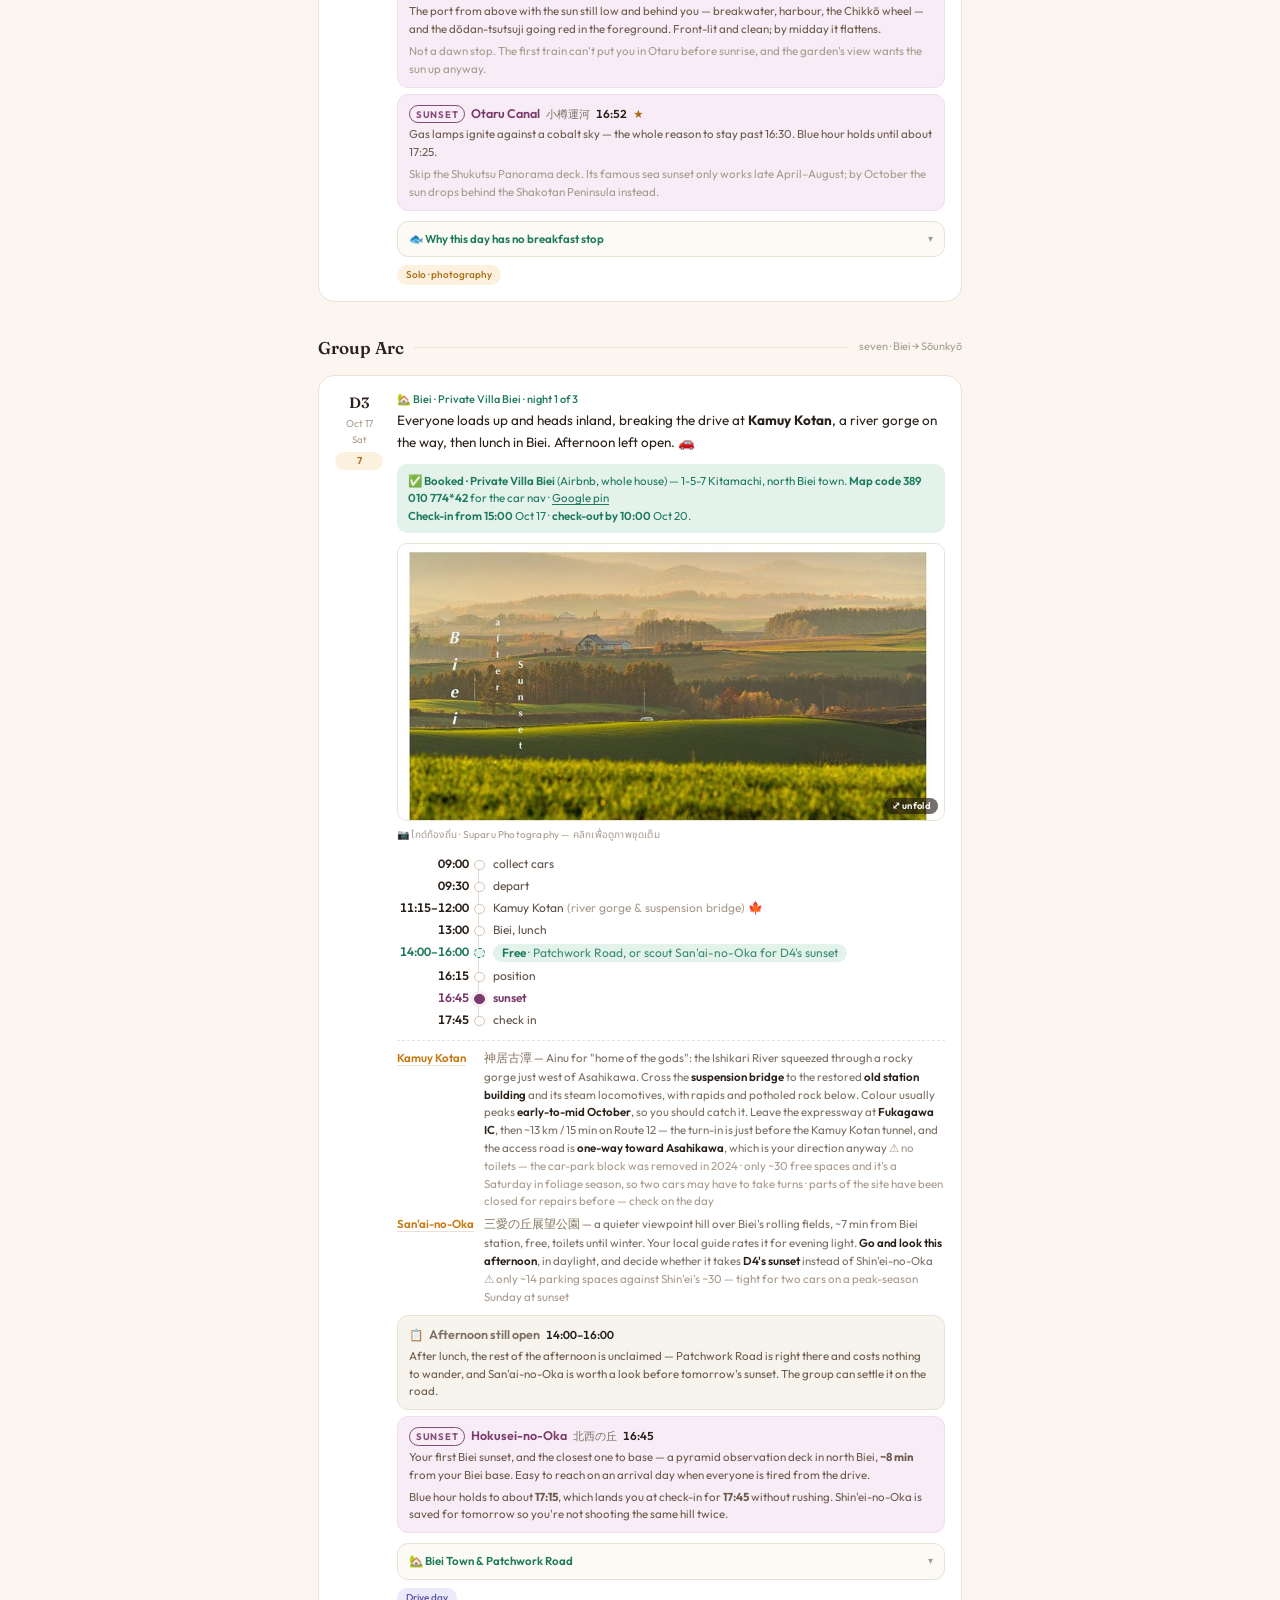
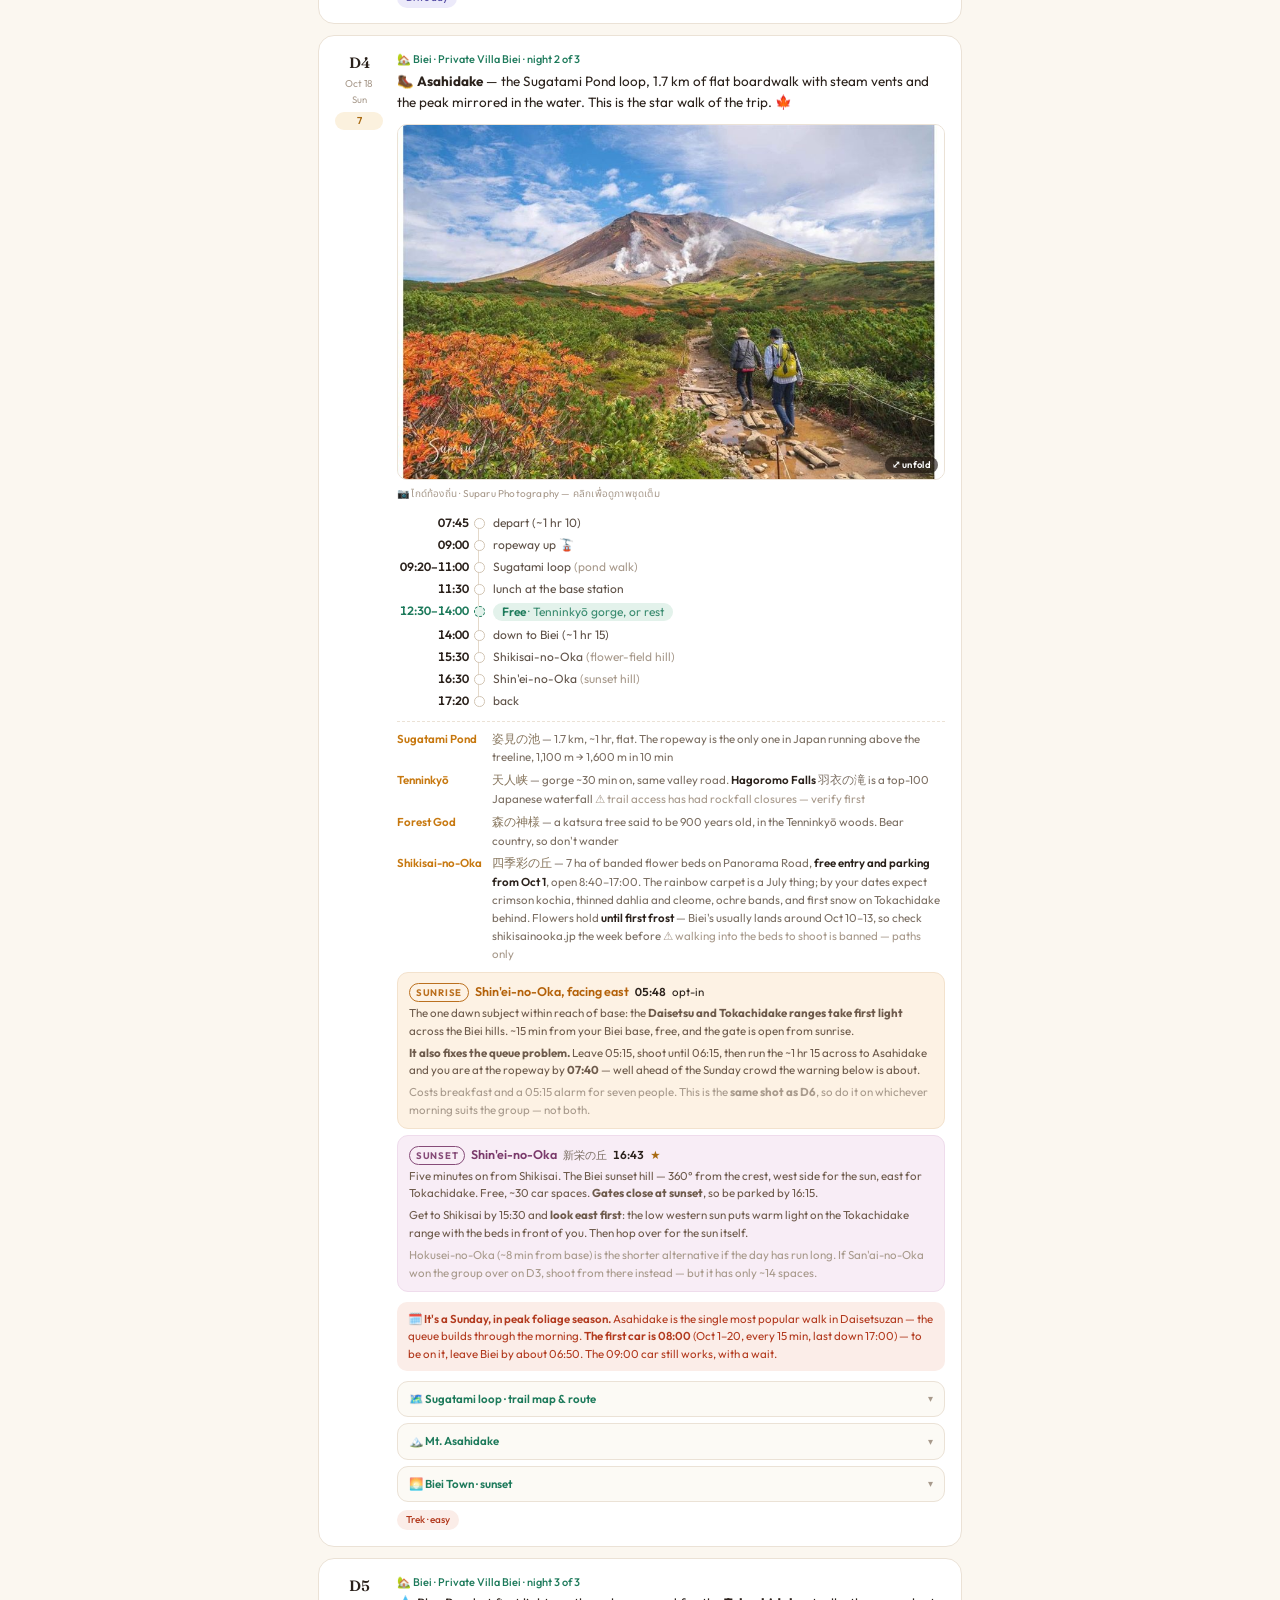
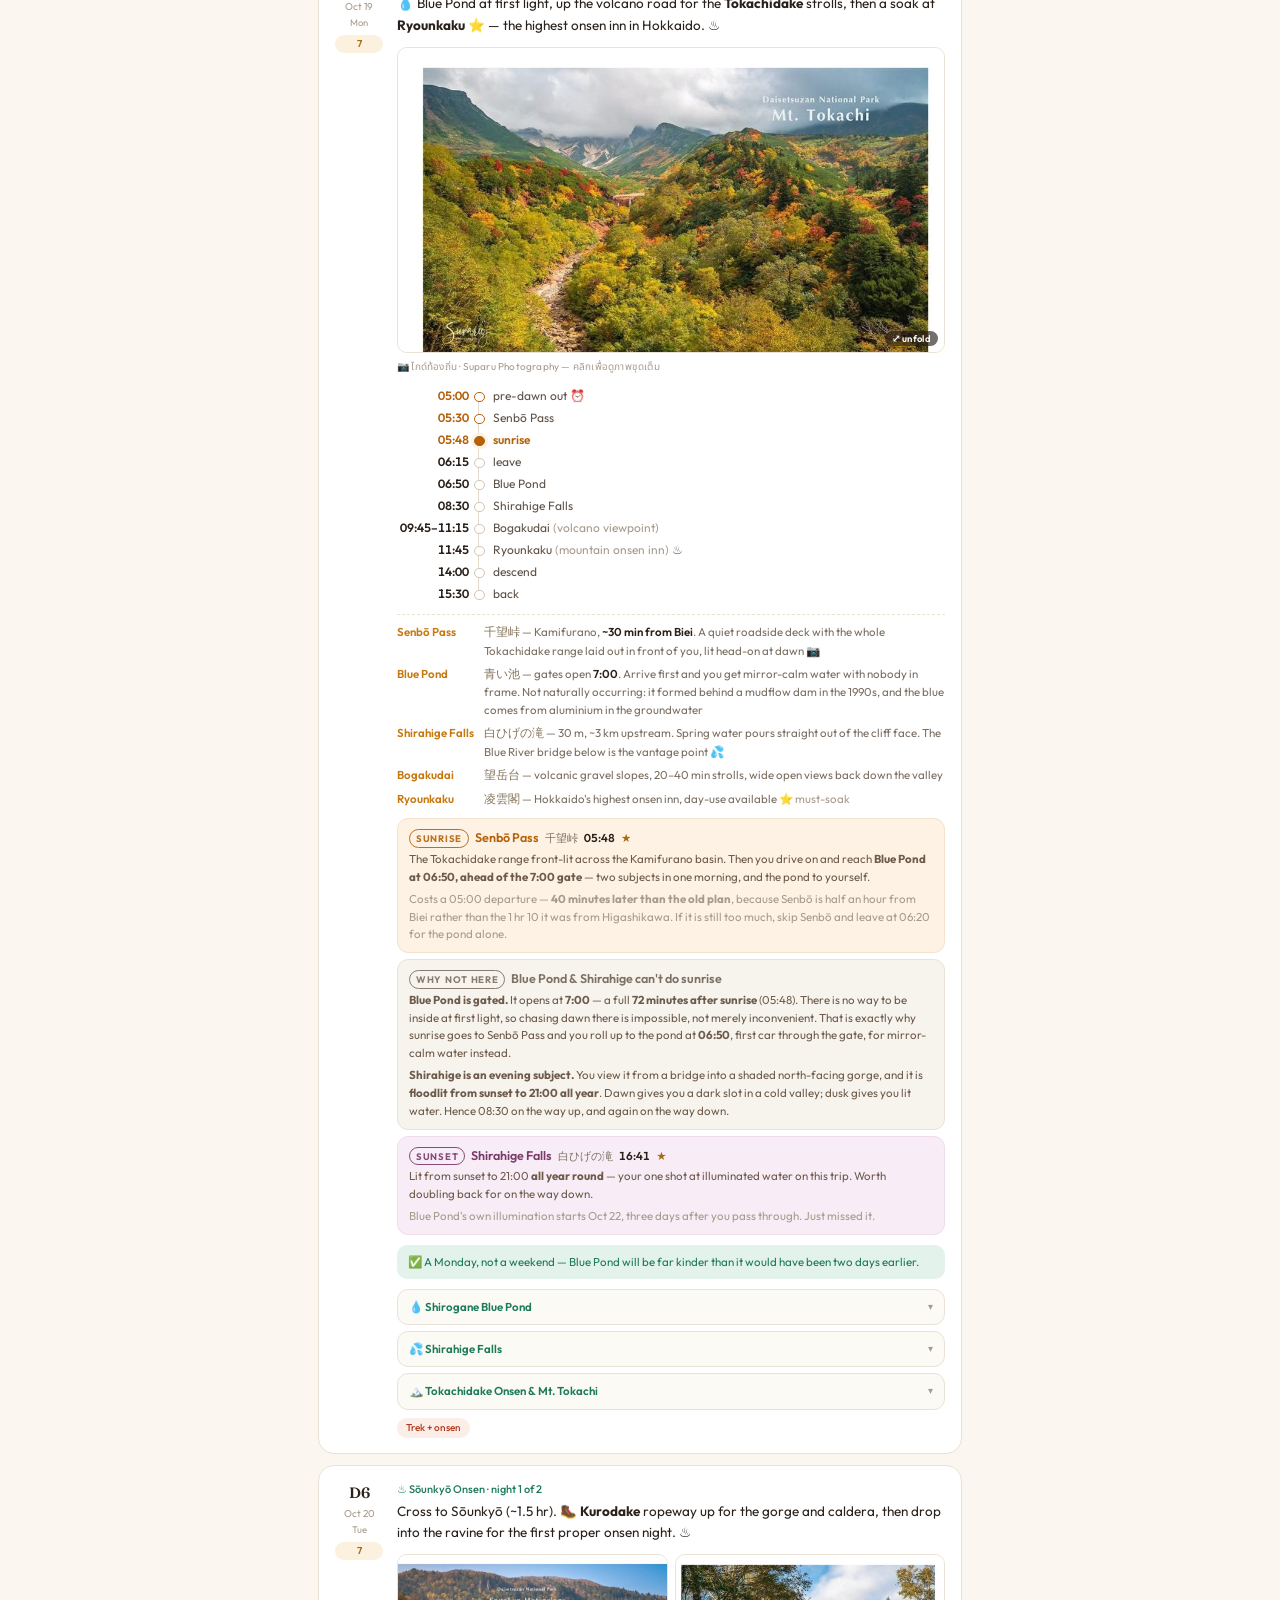
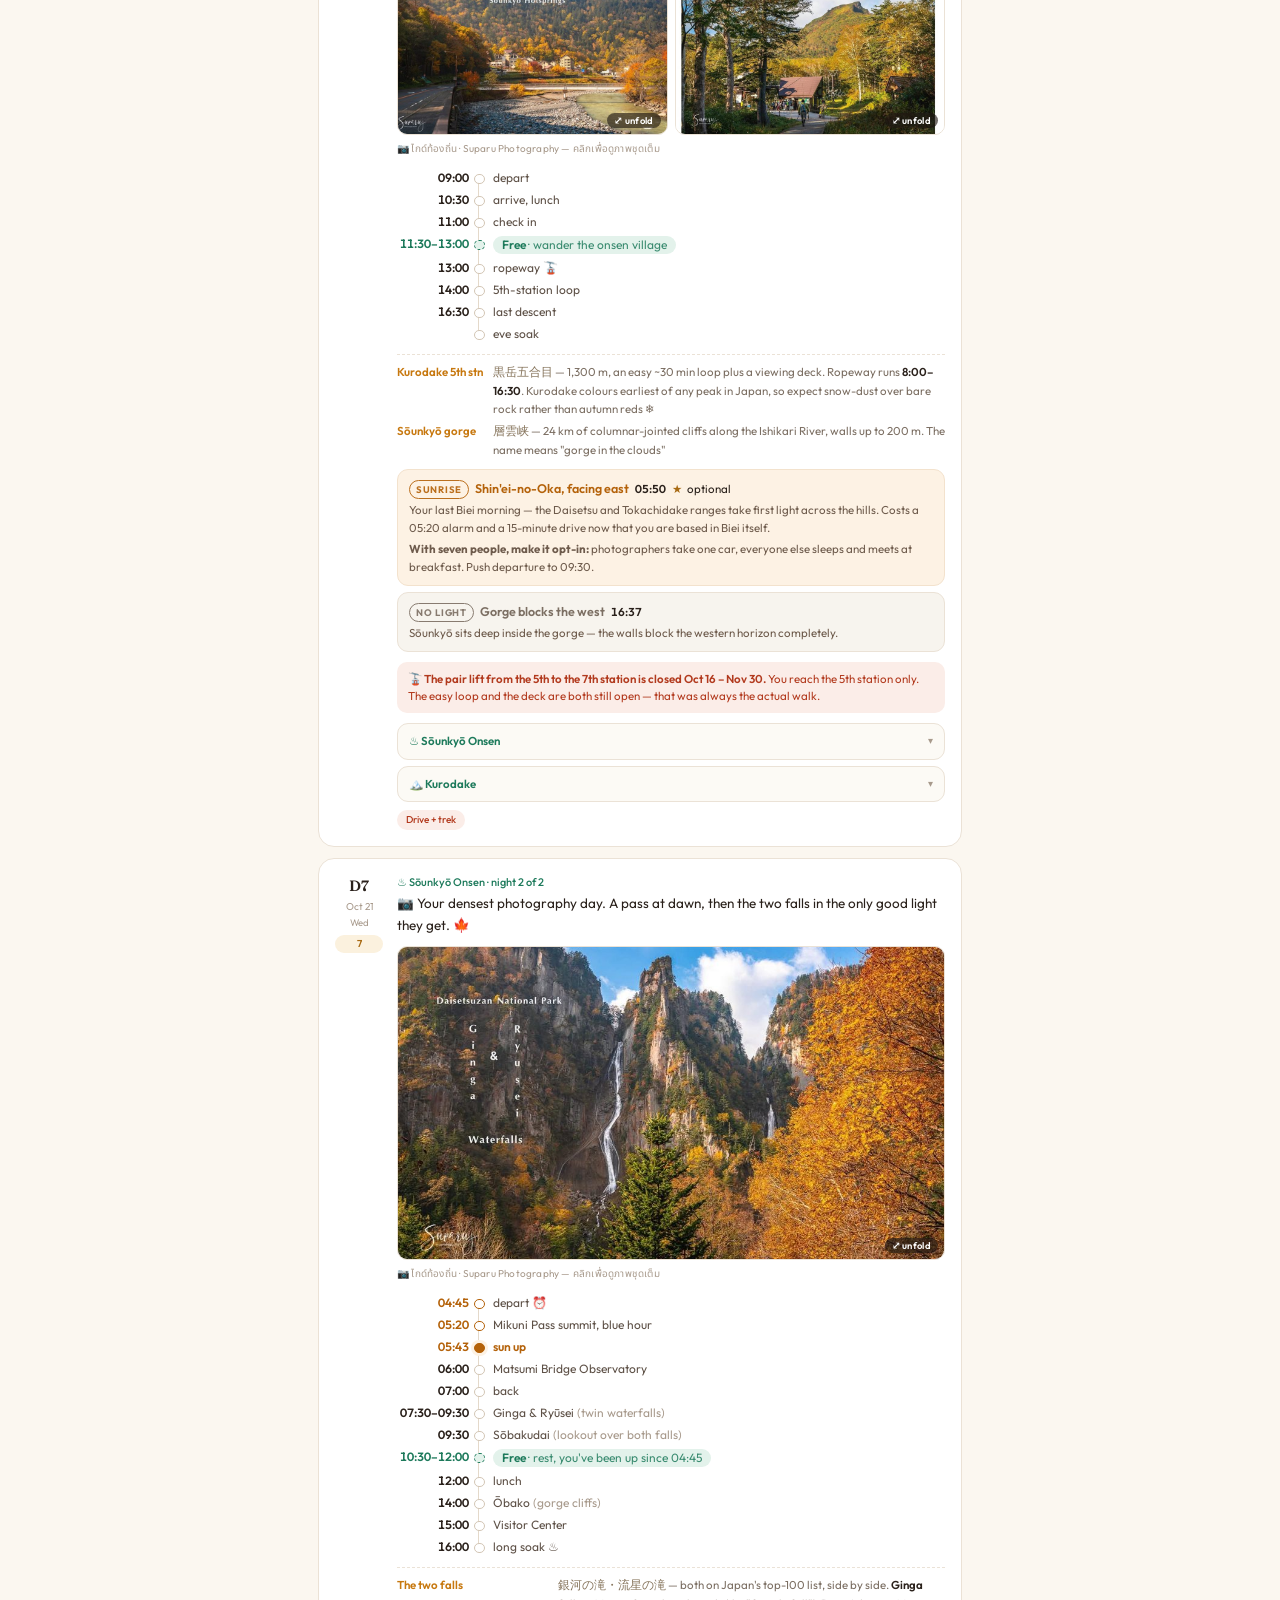
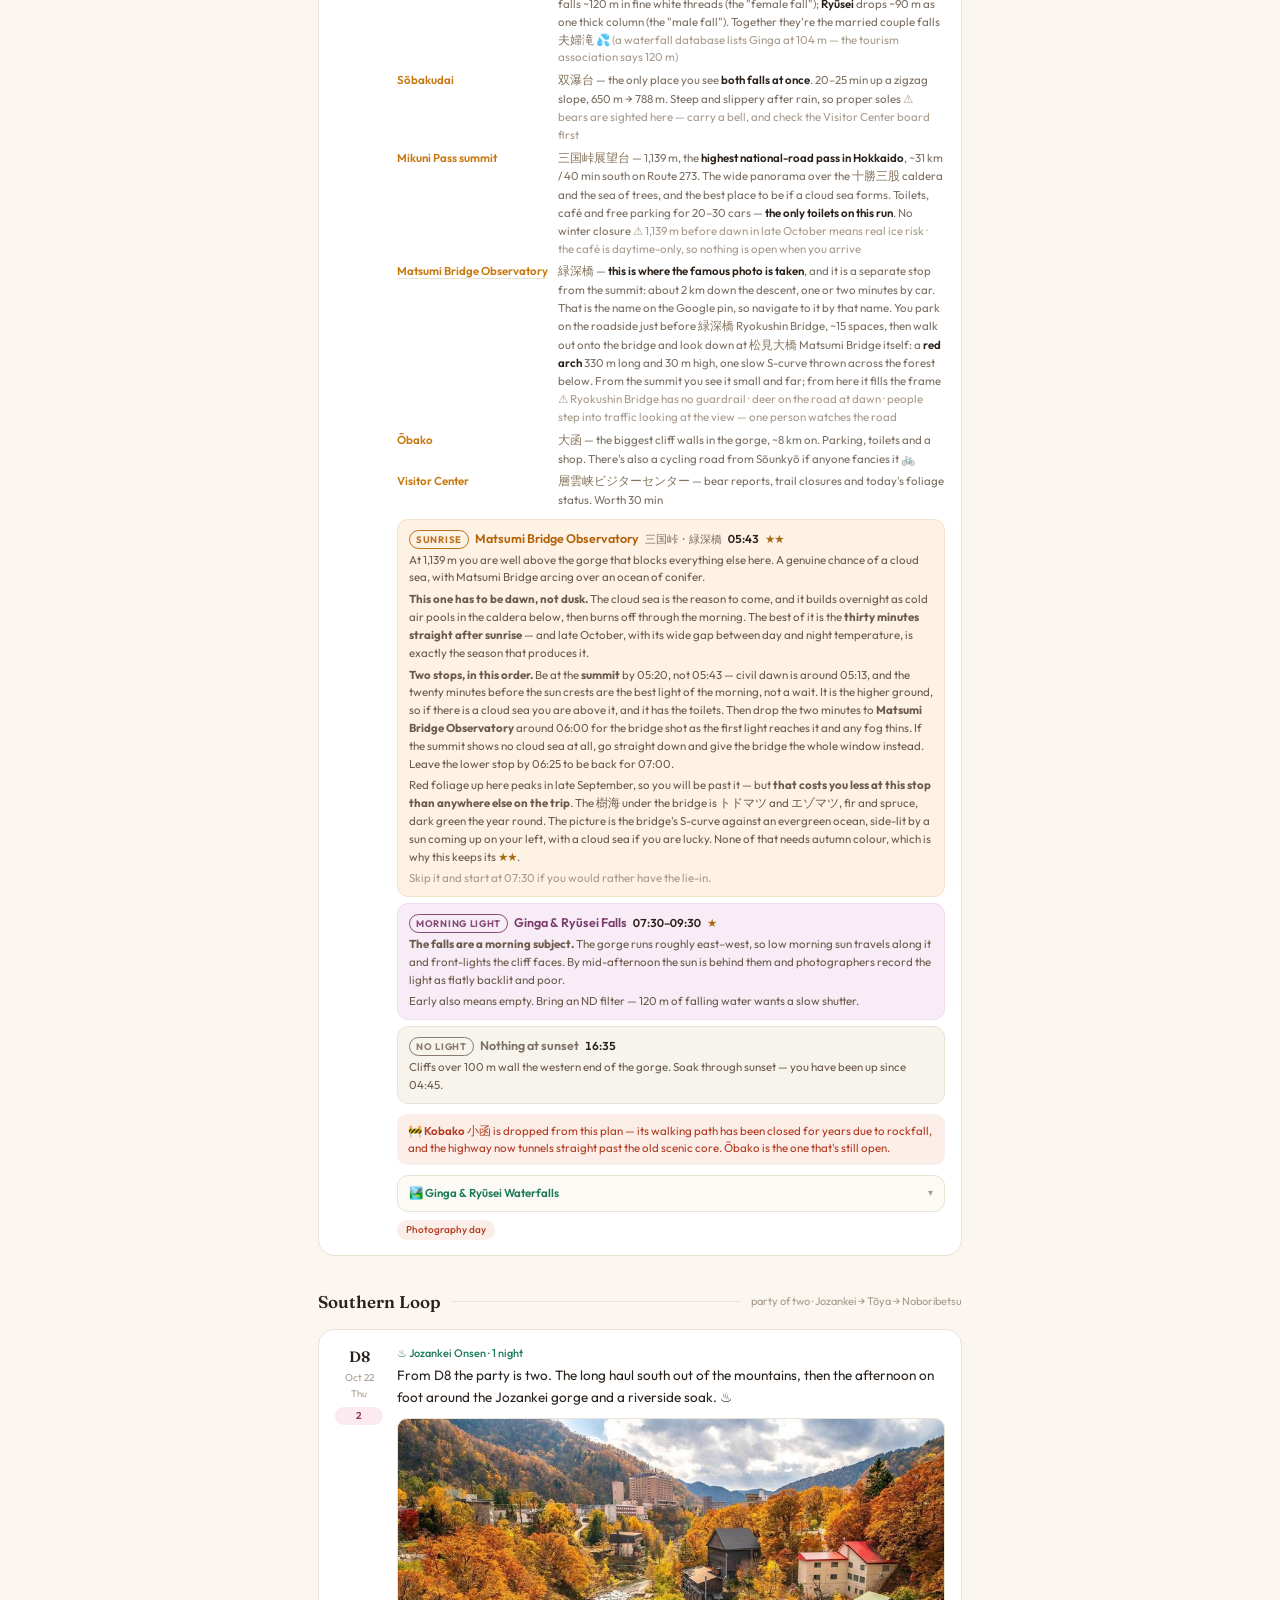
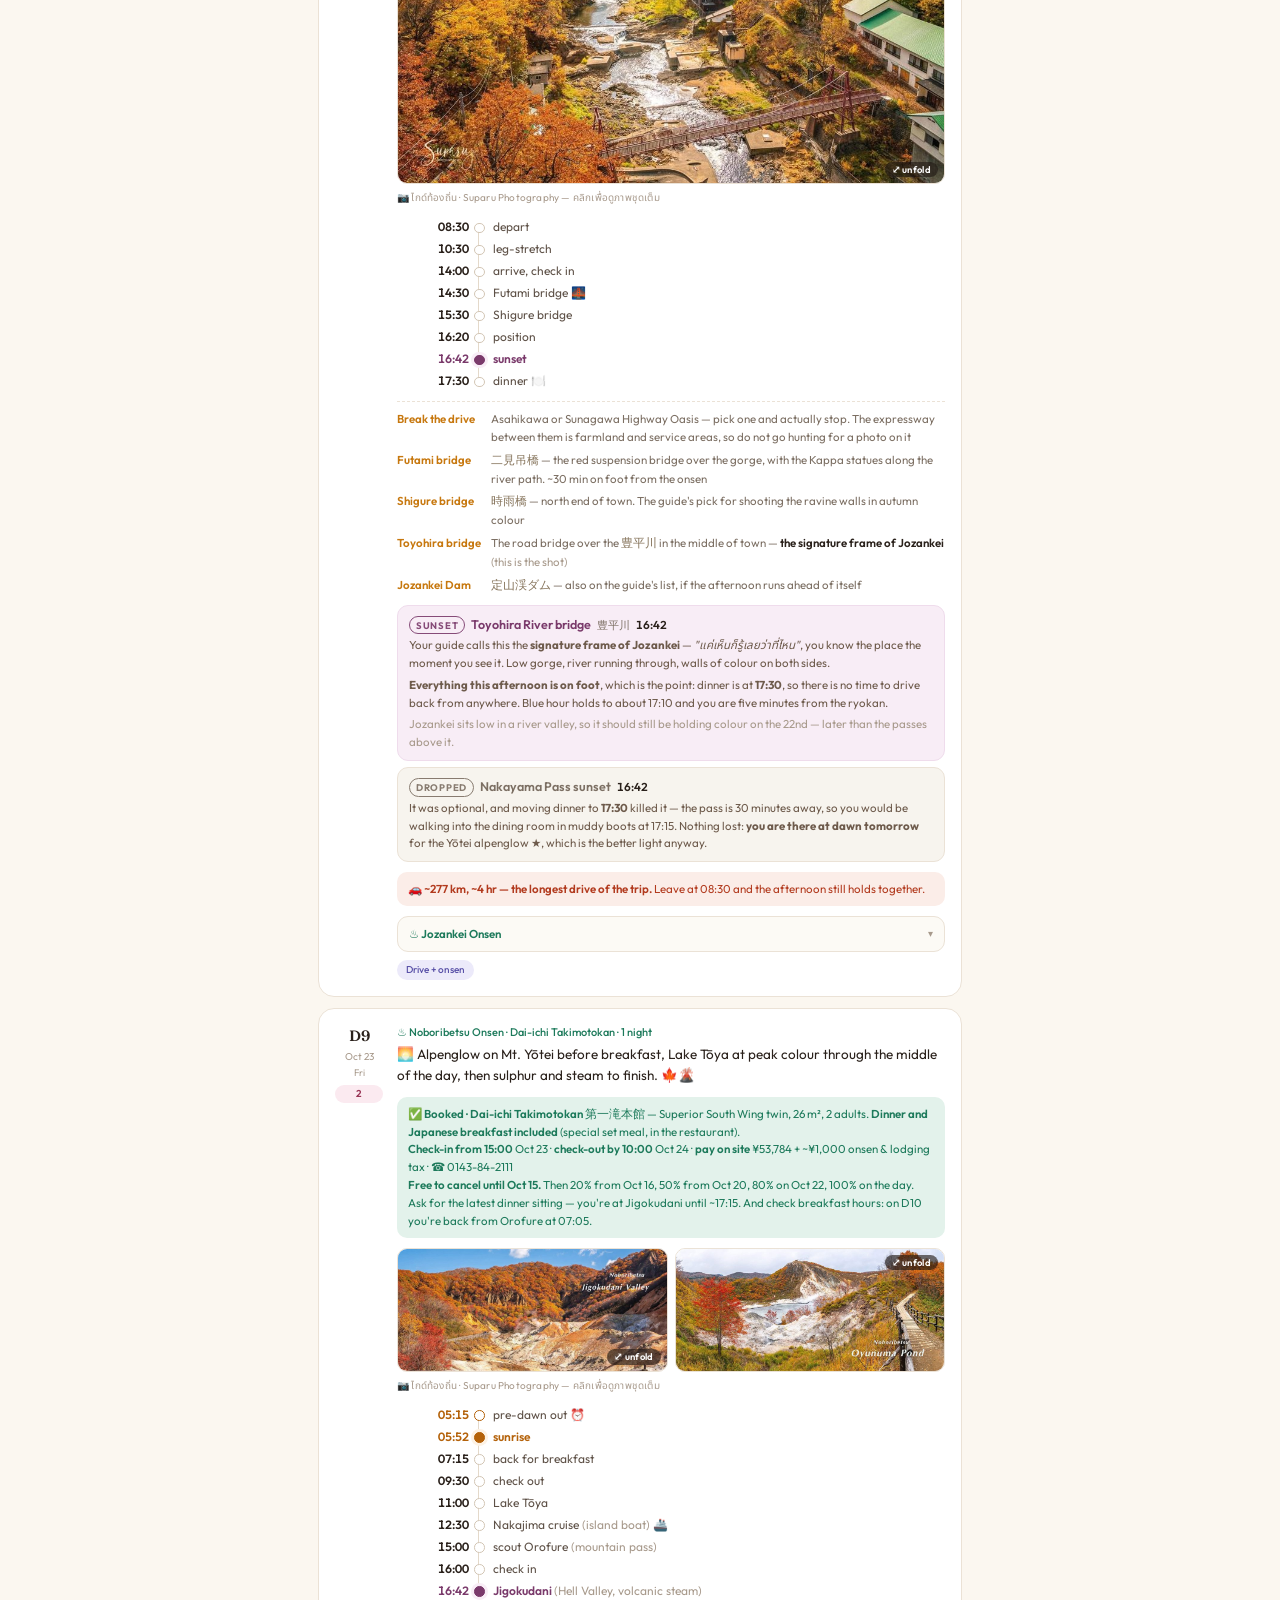
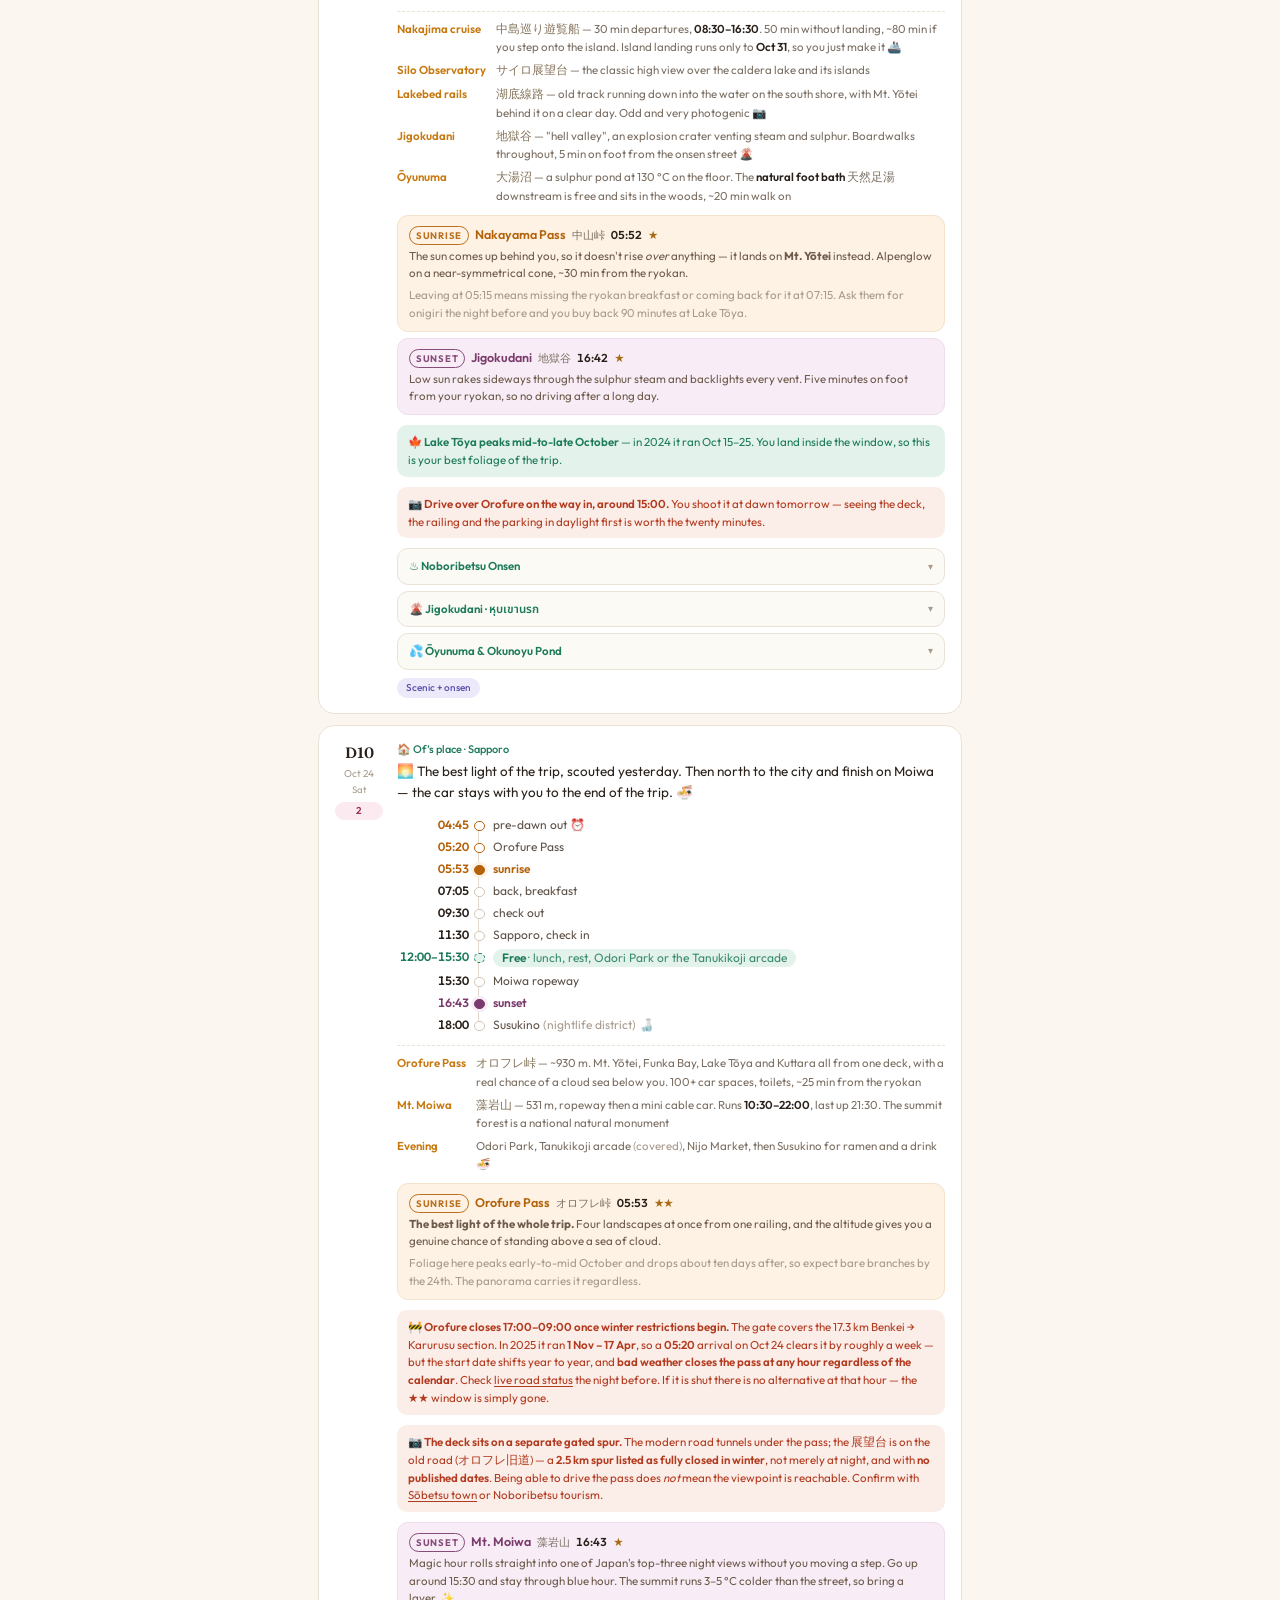
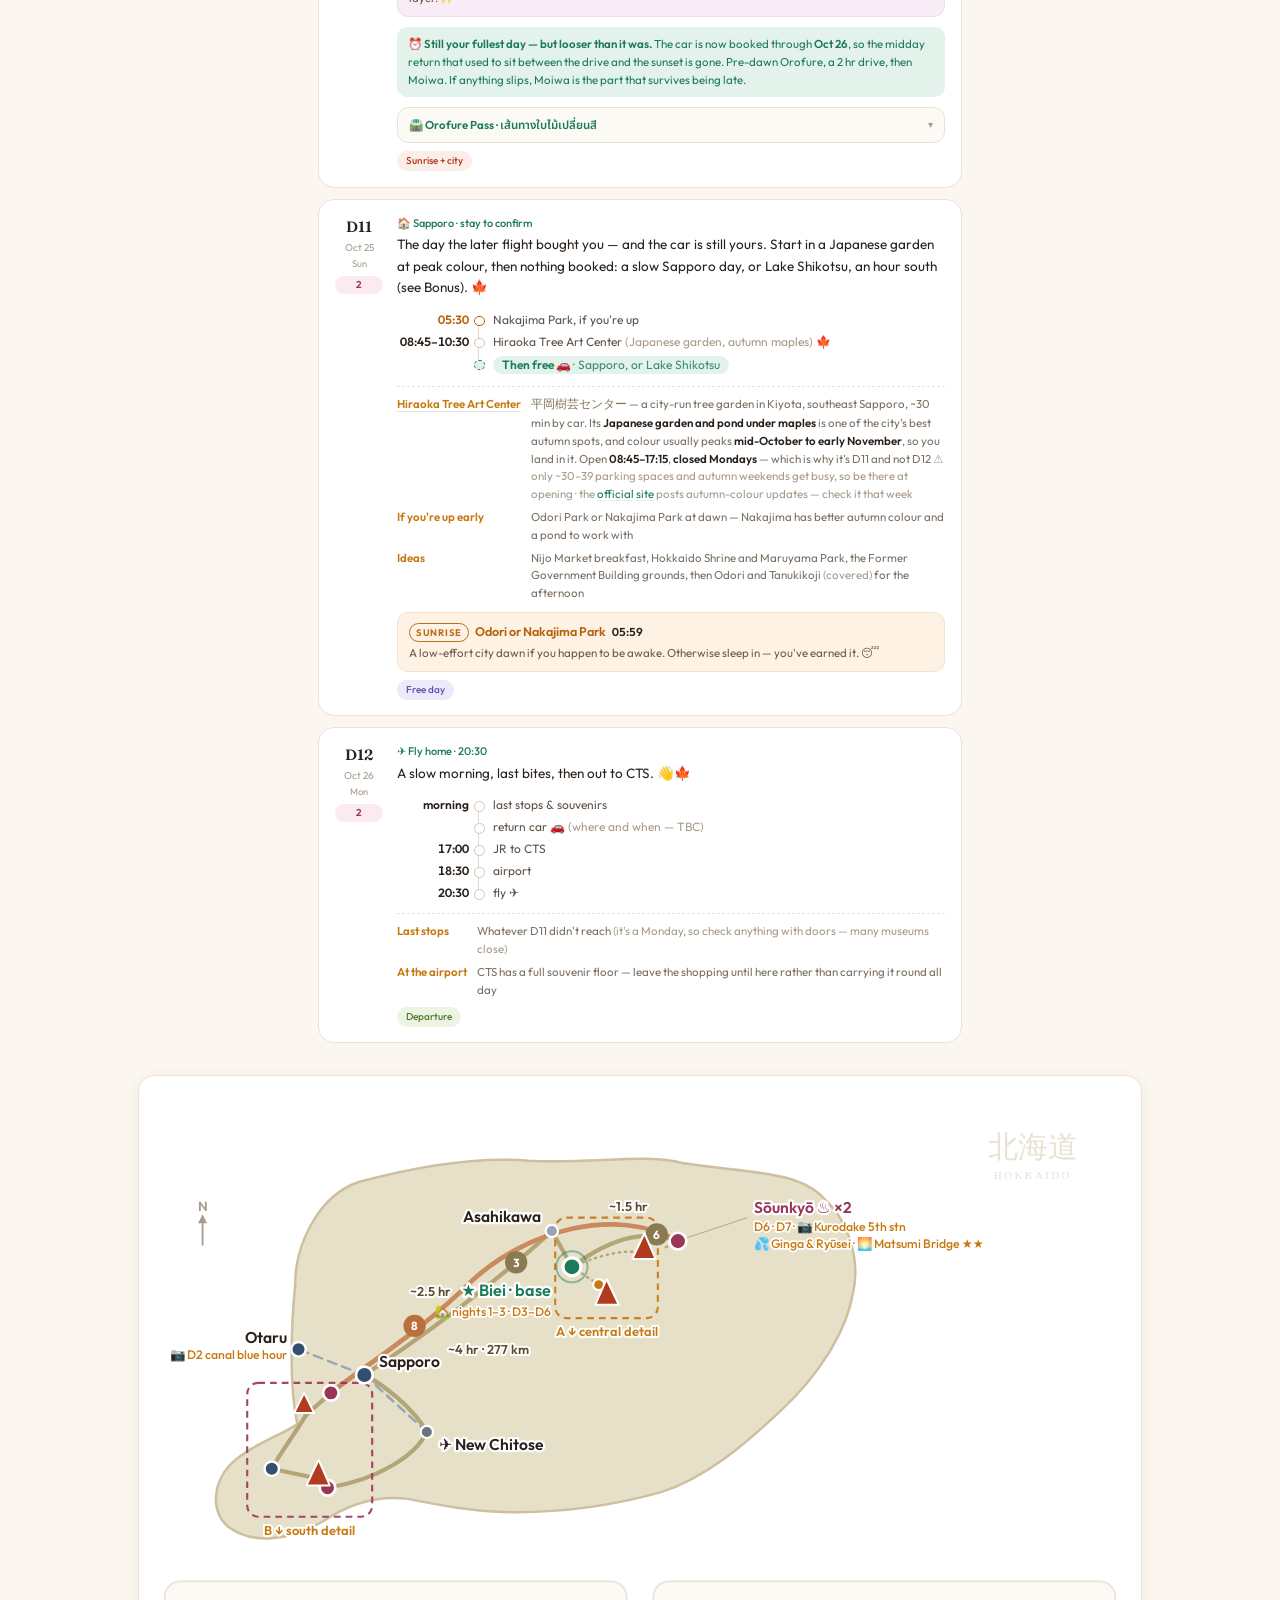
==== commit 51b51f3f: "Add day photos, Kamuy Kotan, Hiraoka garden, and free time in the schedule Photos (Suparu Photograph" ====
--- a/GIT/index.html
+++ b/GIT/index.html
@@ -44,15 +44,15 @@
       <tbody>
         <tr><td><a class="dgo" href="#d1"><b>D1</b><s>Oct 15 Thu</s></a></td><td class="m">🏠 Sapporo</td><td>Land CTS 19:35, crash at Of's</td><td class="bl"><div class="e"><i>Sunrise</i></div><div class="e"><i>Morning</i></div><div class="e"><i>Evening</i></div><div class="e"><i>Sunset</i></div></td></tr>
         <tr><td><a class="dgo" href="#d2"><b>D2</b><s>Oct 16 Fri</s></a></td><td class="m">🏠 Sapporo</td><td>Otaru solo photography day</td><td class="bl"><div class="e"><i>Sunrise</i></div><div><i>Morning</i>Temiya garden 09:50–10:50</div><div class="e"><i>Evening</i></div><div><i>Sunset</i>Otaru canal 16:52 <span class="star">★</span></div></td></tr>
-        <tr><td><a class="dgo" href="#d3"><b>D3</b><s>Oct 17 Sat</s></a></td><td class="g">🏡 Biei 1/3</td><td>Drive inland · Biei lunch · open afternoon</td><td class="bl"><div class="e"><i>Sunrise</i></div><div class="e"><i>Morning</i></div><div class="e"><i>Evening</i></div><div><i>Sunset</i>Hokusei-no-Oka 16:45</div></td></tr>
-        <tr><td><a class="dgo" href="#d4"><b>D4</b><s>Oct 18 Sun</s></a></td><td class="g">🏡 Biei 2/3</td><td>Asahidake Sugatami loop · Shikisai</td><td class="bl"><div><i>Sunrise</i>Shin'ei 05:48 <span class="z">opt-in</span></div><div class="e"><i>Morning</i></div><div><i>Evening</i>Shikisai-no-Oka 15:30</div><div><i>Sunset</i>Shin'ei 16:43 <span class="star">★</span></div></td></tr>
-        <tr><td><a class="dgo" href="#d5"><b>D5</b><s>Oct 19 Mon</s></a></td><td class="g">🏡 Biei 3/3</td><td>Blue Pond · Tokachidake · Ryounkaku ♨️</td><td class="bl"><div><i>Sunrise</i>Senbō 05:48 <span class="star">★</span></div><div><i>Morning</i>Blue Pond 06:50, first light</div><div class="e"><i>Evening</i></div><div><i>Sunset</i>Shirahige lit 16:41 <span class="star">★</span></div></td></tr>
-        <tr><td><a class="dgo" href="#d6"><b>D6</b><s>Oct 20 Tue</s></a></td><td class="m">♨️ Sōunkyō 1/2</td><td>Cross to gorge · Kurodake 5th stn</td><td class="bl"><div><i>Sunrise</i>Shin'ei 05:50 <span class="star">★</span> <span class="z">opt-in</span></div><div class="e"><i>Morning</i></div><div class="e"><i>Evening</i></div><div class="e"><i>Sunset</i></div></td></tr>
-        <tr><td><a class="dgo" href="#d7"><b>D7</b><s>Oct 21 Wed</s></a></td><td class="m">♨️ Sōunkyō 2/2</td><td>Matsumi Bridge · Ginga &amp; Ryūsei · Ōbako</td><td class="bl hi"><div><i>Sunrise</i>Matsumi Bridge 05:43 <span class="star">★★</span></div><div><i>Morning</i>Ginga &amp; Ryūsei 07:30–09:30 <span class="star">★</span></div><div class="e"><i>Evening</i></div><div class="e"><i>Sunset</i></div></td></tr>
-        <tr><td><a class="dgo" href="#d8"><b>D8</b><s>Oct 22 Thu</s></a></td><td class="m">♨️ Jozankei</td><td>Long haul south · 277 km · Jozankei bridges</td><td class="bl"><div class="e"><i>Sunrise</i></div><div class="e"><i>Morning</i></div><div class="e"><i>Evening</i></div><div><i>Sunset</i>Toyohira bridge 16:42</div></td></tr>
-        <tr><td><a class="dgo" href="#d9"><b>D9</b><s>Oct 23 Fri</s></a></td><td class="m">♨️ Noboribetsu</td><td>Yōtei alpenglow · Lake Tōya cruise</td><td class="bl"><div><i>Sunrise</i>Nakayama 05:52 <span class="star">★</span></div><div class="e"><i>Morning</i></div><div class="e"><i>Evening</i></div><div><i>Sunset</i>Jigokudani 16:42 <span class="star">★</span></div></td></tr>
-        <tr><td><a class="dgo" href="#d10"><b>D10</b><s>Oct 24 Sat</s></a></td><td class="m">🏠 Of’s place</td><td>Orofure dawn · Sapporo · Moiwa</td><td class="bl hi"><div><i>Sunrise</i>Orofure 05:53 <span class="star">★★</span></div><div class="e"><i>Morning</i></div><div class="e"><i>Evening</i></div><div><i>Sunset</i>Moiwa 16:43 <span class="star">★</span></div></td></tr>
-        <tr><td><a class="dgo" href="#d11"><b>D11</b><s>Oct 25 Sun</s></a></td><td class="m">🏠 Sapporo · TBC</td><td>Car all day · free day</td><td class="bl"><div><i>Sunrise</i>Odori or Nakajima 05:59</div><div class="e"><i>Morning</i></div><div class="e"><i>Evening</i></div><div class="e"><i>Sunset</i></div></td></tr>
+        <tr><td><a class="dgo" href="#d3"><b>D3</b><s>Oct 17 Sat</s></a></td><td class="g">🏡 Biei 1/3</td><td>Drive inland via Kamuy Kotan <span class="z">(river gorge)</span> · Biei lunch · open afternoon</td><td class="bl"><div class="e"><i>Sunrise</i></div><div class="e"><i>Morning</i></div><div class="e"><i>Evening</i></div><div><i>Sunset</i>Hokusei-no-Oka 16:45</div></td></tr>
+        <tr><td><a class="dgo" href="#d4"><b>D4</b><s>Oct 18 Sun</s></a></td><td class="g">🏡 Biei 2/3</td><td>Asahidake Sugatami loop <span class="z">(pond walk)</span> · Shikisai <span class="z">(flower hill)</span></td><td class="bl"><div><i>Sunrise</i>Shin'ei 05:48 <span class="z">opt-in</span></div><div class="e"><i>Morning</i></div><div><i>Evening</i>Shikisai-no-Oka 15:30</div><div><i>Sunset</i>Shin'ei 16:43 <span class="star">★</span></div></td></tr>
+        <tr><td><a class="dgo" href="#d5"><b>D5</b><s>Oct 19 Mon</s></a></td><td class="g">🏡 Biei 3/3</td><td>Blue Pond · Tokachidake <span class="z">(volcano)</span> · Ryounkaku <span class="z">(onsen inn)</span> ♨️</td><td class="bl"><div><i>Sunrise</i>Senbō 05:48 <span class="star">★</span></div><div><i>Morning</i>Blue Pond 06:50, first light</div><div class="e"><i>Evening</i></div><div><i>Sunset</i>Shirahige lit 16:41 <span class="star">★</span></div></td></tr>
+        <tr><td><a class="dgo" href="#d6"><b>D6</b><s>Oct 20 Tue</s></a></td><td class="m">♨️ Sōunkyō 1/2</td><td>Cross to the gorge · Kurodake 5th stn <span class="z">(ropeway top)</span></td><td class="bl"><div><i>Sunrise</i>Shin'ei 05:50 <span class="star">★</span> <span class="z">opt-in</span></div><div class="e"><i>Morning</i></div><div class="e"><i>Evening</i></div><div class="e"><i>Sunset</i></div></td></tr>
+        <tr><td><a class="dgo" href="#d7"><b>D7</b><s>Oct 21 Wed</s></a></td><td class="m">♨️ Sōunkyō 2/2</td><td>Matsumi Bridge · Ginga &amp; Ryūsei <span class="z">(twin falls)</span> · Ōbako <span class="z">(gorge cliffs)</span></td><td class="bl hi"><div><i>Sunrise</i>Matsumi Bridge 05:43 <span class="star">★★</span></div><div><i>Morning</i>Ginga &amp; Ryūsei 07:30–09:30 <span class="star">★</span></div><div class="e"><i>Evening</i></div><div class="e"><i>Sunset</i></div></td></tr>
+        <tr><td><a class="dgo" href="#d8"><b>D8</b><s>Oct 22 Thu</s></a></td><td class="m">♨️ Jozankei</td><td>Long haul south · 277 km · Jozankei <span class="z">(onsen town)</span> bridges</td><td class="bl"><div class="e"><i>Sunrise</i></div><div class="e"><i>Morning</i></div><div class="e"><i>Evening</i></div><div><i>Sunset</i>Toyohira bridge 16:42</div></td></tr>
+        <tr><td><a class="dgo" href="#d9"><b>D9</b><s>Oct 23 Fri</s></a></td><td class="m">♨️ Noboribetsu</td><td>Mt. Yōtei alpenglow · Lake Tōya cruise</td><td class="bl"><div><i>Sunrise</i>Nakayama 05:52 <span class="star">★</span></div><div class="e"><i>Morning</i></div><div class="e"><i>Evening</i></div><div><i>Sunset</i>Jigokudani 16:42 <span class="star">★</span></div></td></tr>
+        <tr><td><a class="dgo" href="#d10"><b>D10</b><s>Oct 24 Sat</s></a></td><td class="m">🏠 Of’s place</td><td>Orofure Pass dawn · Sapporo · Mt. Moiwa</td><td class="bl hi"><div><i>Sunrise</i>Orofure 05:53 <span class="star">★★</span></div><div class="e"><i>Morning</i></div><div class="e"><i>Evening</i></div><div><i>Sunset</i>Moiwa 16:43 <span class="star">★</span></div></td></tr>
+        <tr><td><a class="dgo" href="#d11"><b>D11</b><s>Oct 25 Sun</s></a></td><td class="m">🏠 Sapporo · TBC</td><td>Hiraoka Tree Art Center <span class="z">(Japanese garden)</span> · then free, with the car</td><td class="bl"><div><i>Sunrise</i>Odori or Nakajima 05:59</div><div><i>Morning</i>Hiraoka garden 08:45 🍁</div><div class="e"><i>Evening</i></div><div class="e"><i>Sunset</i></div></td></tr>
         <tr><td><a class="dgo" href="#d12"><b>D12</b><s>Oct 26 Mon</s></a></td><td class="m">✈️ Fly 20:30</td><td>Slow morning · return car · to CTS</td><td class="bl"><div class="e"><i>Sunrise</i></div><div class="e"><i>Morning</i></div><div class="e"><i>Evening</i></div><div class="e"><i>Sunset</i></div></td></tr>
       </tbody>
     </table>
@@ -66,7 +66,11 @@
     <div class="body">
       <div class="stay">🏠 Of's place · Sapporo</div>
       <div class="txt">Land at CTS, train into the city, and crash at Of's. Nothing to see — you arrive nearly three hours after dark. 🛌</div>
-      <div class="times"><b>19:35</b> land CTS · <b>20:15</b> JR to Sapporo · <b>21:00</b> arrive at Of's</div>
+      <ol class="tl">
+        <li><time>19:35</time> <span>land CTS</span></li>
+        <li><time>20:15</time> <span>JR to Sapporo</span></li>
+        <li><time>21:00</time> <span>arrive at Of's</span></li>
+      </ol>
       <div class="lite none">
         <div class="lh"><span class="lk">No light</span> <b>You land after dark</b> <time>set 16:53</time></div>
         <p>Long gone before you clear customs. Sleep, and start properly tomorrow.</p>
@@ -87,7 +91,16 @@
           <span class="viewer"><img class="full" src="assets/photos/otaru-canal.jpg" alt="Otaru Canal, enlarged" loading="lazy"></span>
           <span class="hint">⤢ unfold</span></label>
       </div>
-      <div class="times"><b>08:00</b> JR to Otaru (~45 min) · <b>08:55–09:40</b> Temiya Line rails · <b>09:50–10:50</b> Temiya garden 🍁 · <b>11:00–12:00</b> North Canal · <b>12:15</b> first meal, Rinyu Asaichi 🐟 · <b>13:00–15:30</b> Sakaimachi &amp; Kitaichi Glass · <b>16:00</b> position at Asakusa Bridge · <b>17:40</b> JR back</div>
+      <ol class="tl">
+        <li><time>08:00</time> <span>JR to Otaru (~45 min)</span></li>
+        <li><time>08:55–09:40</time> <span>Temiya Line rails <span class="z">(disused 1880 railway)</span></span></li>
+        <li><time>09:50–10:50</time> <span>Temiya garden 🍁</span></li>
+        <li><time>11:00–12:00</time> <span>North Canal</span></li>
+        <li><time>12:15</time> <span>first meal, Rinyu Asaichi <span class="z">(morning fish market)</span> 🐟</span></li>
+        <li><time>13:00–15:30</time> <span>Sakaimachi <span class="z">(old merchant street)</span> &amp; Kitaichi Glass <span class="z">(glassware hall)</span></span></li>
+        <li><time>16:00</time> <span>position at Asakusa Bridge</span></li>
+        <li><time>17:40</time> <span>JR back</span></li>
+      </ol>
       <div class="plc">
         <dl>
           <dt><a href="https://www.google.com/maps/search/?api=1&amp;query=%E6%97%A7%E5%9B%BD%E9%89%84%E6%89%8B%E5%AE%AE%E7%B7%9A" target="_blank" rel="noopener">Temiya Line</a></dt><dd><span class="jpn">旧国鉄手宮線</span> — Hokkaido's first railway, 1880, closed 1985. The rails, level crossings and barrier arms were all left standing when it shut. Walk Chuo-dori down from the station ~10 min to the <b>色内1丁目 crossing</b>, then <b>turn left and follow the track north</b> to Temiya, canal on your right. You join partway along, so you walk the northern stretch rather than the full 1.6 km. Stay on Chuo-dori instead and you land at the central canal — which you want at sunset, not at nine in the morning <span class="z">(don't work the Chuo-dori crossing itself, it's a main road; the quiet ones further up are the frames. Walking out, the low sun side-lights the rails — turn back and it glints straight down them)</span></dd>
@@ -135,11 +148,9 @@
     <div class="n"><b>D3</b><s>Oct 17</s><i>Sat</i><u class="p7">7</u></div>
     <div class="body">
       <div class="stay">🏡 Biei · Private Villa Biei · night 1 of 3</div>
-      <div class="txt">Everyone loads up and heads inland to Biei (~2.5 hr), lunch on arrival. Afternoon left open. 🚗</div>
+      <div class="txt">Everyone loads up and heads inland, breaking the drive at <b>Kamuy Kotan</b>, a river gorge on the way, then lunch in Biei. Afternoon left open. 🚗</div>
       <div class="warn ok">✅ <b>Booked · Private Villa Biei</b> <span class="z">(Airbnb, whole house)</span> — 1-5-7 Kitamachi, north Biei town. <b>Map code 389 010 774*42</b> for the car nav · <a href="https://maps.app.goo.gl/q96zn4zCYfcndXjK8" target="_blank" rel="noopener">Google pin</a><br>
-        <b>Check-in from 15:00</b> Oct 17 · <b>check-out by 10:00</b> Oct 20. Self check-in: the <b>door code arrives by message on the morning of the 17th</b>, and you check in and out through the same online link.<br>
-        <b>Parking on site for 3 cars</b>, 2 in winter conditions — both cars fit either way.<br>
-        Host messages 09:00–21:30 · emergencies only ☎ 050-5358-6064 from a foreign phone, 0120-264-046 from a Japanese one</div>      <div class="shots">
+        <b>Check-in from 15:00</b> Oct 17 · <b>check-out by 10:00</b> Oct 20.</div>      <div class="shots">
         <label class="shot">
           <input type="checkbox">
           <img class="hero" src="assets/photos/biei-hero.jpg" alt="Rolling Biei farmland at golden hour" loading="lazy" width="900" height="455">
@@ -147,10 +158,25 @@
           <span class="hint">⤢ unfold</span></label>
       </div>
       <p class="credit">📷 ไกด์ท้องถิ่น · Suparu Photography — คลิกเพื่อดูภาพชุดเต็ม</p>
-      <div class="times"><b>09:00</b> collect cars · <b>09:30</b> depart · <b>12:00</b> Biei, lunch · <b>16:15</b> position · <b>16:45</b> sunset · <b>17:45</b> check in</div>
+      <ol class="tl">
+        <li><time>09:00</time> <span>collect cars</span></li>
+        <li><time>09:30</time> <span>depart</span></li>
+        <li><time>11:15–12:00</time> <span>Kamuy Kotan <span class="z">(river gorge &amp; suspension bridge)</span> 🍁</span></li>
+        <li><time>13:00</time> <span>Biei, lunch</span></li>
+        <li class="free"><time>14:00–16:00</time> <span>Free <em>· Patchwork Road, or scout San'ai-no-Oka for D4's sunset</em></span></li>
+        <li><time>16:15</time> <span>position</span></li>
+        <li class="set"><time>16:45</time> <span>sunset</span></li>
+        <li><time>17:45</time> <span>check in</span></li>
+      </ol>
+      <div class="plc">
+        <dl>
+          <dt><a href="https://www.google.com/maps/search/?api=1&amp;query=%E7%A5%9E%E5%B1%85%E5%8F%A4%E6%BD%AD" target="_blank" rel="noopener">Kamuy Kotan</a></dt><dd><span class="jpn">神居古潭</span> — Ainu for "home of the gods": the Ishikari River squeezed through a rocky gorge just west of Asahikawa. Cross the <b>suspension bridge</b> to the restored <b>old station building</b> and its steam locomotives, with rapids and potholed rock below. Colour usually peaks <b>early-to-mid October</b>, so you should catch it. Leave the expressway at <b>Fukagawa IC</b>, then ~13 km / 15 min on Route 12 — the turn-in is just before the Kamuy Kotan tunnel, and the access road is <b>one-way toward Asahikawa</b>, which is your direction anyway <span class="z">⚠️ no toilets — the car-park block was removed in 2024 · only ~30 free spaces and it's a Saturday in foliage season, so two cars may have to take turns · parts of the site have been closed for repairs before — check on the day</span></dd>
+          <dt><a href="https://www.google.com/maps/search/?api=1&amp;query=%E4%B8%89%E6%84%9B%E3%81%AE%E4%B8%98%E5%B1%95%E6%9C%9B%E5%85%AC%E5%9C%92" target="_blank" rel="noopener">San'ai-no-Oka</a></dt><dd><span class="jpn">三愛の丘展望公園</span> — a quieter viewpoint hill over Biei's rolling fields, ~7 min from Biei station, free, toilets until winter. Your local guide rates it for evening light. <b>Go and look this afternoon</b>, in daylight, and decide whether it takes <b>D4's sunset</b> instead of Shin'ei-no-Oka <span class="z">⚠️ only ~14 parking spaces against Shin'ei's ~30 — tight for two cars on a peak-season Sunday at sunset</span></dd>
+        </dl>
+      </div>
       <div class="lite none">
-        <div class="lh">📋 <b>Midday still open</b> <time>12:00–16:00</time></div>
-        <p>Lunch to late afternoon is unclaimed — Patchwork Road is right there and costs nothing to wander. The group can settle it on the road.</p>
+        <div class="lh">📋 <b>Afternoon still open</b> <time>14:00–16:00</time></div>
+        <p>After lunch, the rest of the afternoon is unclaimed — Patchwork Road is right there and costs nothing to wander, and San'ai-no-Oka is worth a look before tomorrow's sunset. The group can settle it on the road.</p>
       </div>
       <div class="lite dusk">
         <div class="lh"><span class="lk">Sunset</span> <b>Hokusei-no-Oka</b> <span class="jpn">北西の丘</span> <time>16:45</time></div>
@@ -175,7 +201,11 @@
            D3 ACTIVITY — HIDDEN, NOT DELETED
            To restore: delete this comment's opening and closing markers.
            ============================================================
-      <div class="times"><b>14:00</b> Patchwork Rd · <b>16:00</b> Hokusei-no-Oka · <b>16:45</b> sunset</div>
+      <ol class="tl">
+        <li><time>14:00</time> <span>Patchwork Rd</span></li>
+        <li><time>16:00</time> <span>Hokusei-no-Oka</span></li>
+        <li class="set"><time>16:45</time> <span>sunset</span></li>
+      </ol>
       <div class="plc">
         <dl>
           <dt>Patchwork Rd</dt><dd><span class="jpn">パッチワークの路</span> — Zerubu Hill, Ken &amp; Mary Tree, Seven Stars Tree, Biei Shrine (north Biei, all within 10 min of each other)</dd>
@@ -205,7 +235,17 @@
           <span class="hint">⤢ unfold</span></label>
       </div>
       <p class="credit">📷 ไกด์ท้องถิ่น · Suparu Photography — คลิกเพื่อดูภาพชุดเต็ม</p>
-      <div class="times"><b>07:45</b> depart (~1 hr 10) · <b>09:00</b> ropeway up 🚡 · <b>09:20–11:00</b> Sugatami loop · <b>11:30</b> lunch at the base station · <b>14:00</b> down to Biei (~1 hr 15) · <b>15:30</b> Shikisai-no-Oka · <b>16:30</b> Shin'ei-no-Oka · <b>17:20</b> back</div>
+      <ol class="tl">
+        <li><time>07:45</time> <span>depart (~1 hr 10)</span></li>
+        <li><time>09:00</time> <span>ropeway up 🚡</span></li>
+        <li><time>09:20–11:00</time> <span>Sugatami loop <span class="z">(pond walk)</span></span></li>
+        <li><time>11:30</time> <span>lunch at the base station</span></li>
+        <li class="free"><time>12:30–14:00</time> <span>Free <em>· Tenninkyō gorge, or rest</em></span></li>
+        <li><time>14:00</time> <span>down to Biei (~1 hr 15)</span></li>
+        <li><time>15:30</time> <span>Shikisai-no-Oka <span class="z">(flower-field hill)</span></span></li>
+        <li><time>16:30</time> <span>Shin'ei-no-Oka <span class="z">(sunset hill)</span></span></li>
+        <li><time>17:20</time> <span>back</span></li>
+      </ol>
       <div class="plc">
         <dl>
           <dt>Sugatami Pond</dt><dd><span class="jpn">姿見の池</span> — 1.7 km, ~1 hr, flat. The ropeway is the only one in Japan running above the treeline, 1,100 m → 1,600 m in 10 min</dd>
@@ -224,9 +264,33 @@
         <div class="lh"><span class="lk">Sunset</span> <b>Shin'ei-no-Oka</b> <span class="jpn">新栄の丘</span> <time>16:43</time> <span class="star">★</span></div>
         <p>Five minutes on from Shikisai. The Biei sunset hill — 360° from the crest, west side for the sun, east for Tokachidake. Free, ~30 car spaces. <b>Gates close at sunset</b>, so be parked by 16:15.</p>
         <p style="margin-top:4px">Get to Shikisai by 15:30 and <b>look east first</b>: the low western sun puts warm light on the Tokachidake range with the beds in front of you. Then hop over for the sun itself.</p>
-        <p style="margin-top:4px;color:var(--faint)">Hokusei-no-Oka (~8 min from base) is the shorter alternative if the day has run long.</p>
-      </div>
-      <div class="warn">🗓️ <b>It's a Sunday, in peak foliage season.</b> Asahidake is the single most popular walk in Daisetsuzan — be at the ropeway for the 09:00 car or expect to queue. Going earlier is better if the first run allows.</div>
+        <p style="margin-top:4px;color:var(--faint)">Hokusei-no-Oka (~8 min from base) is the shorter alternative if the day has run long. If San'ai-no-Oka won the group over on D3, shoot from there instead — but it has only ~14 spaces.</p>
+      </div>
+      <div class="warn">🗓️ <b>It's a Sunday, in peak foliage season.</b> Asahidake is the single most popular walk in Daisetsuzan — the queue builds through the morning. <b>The first car is 08:00</b> <span class="z">(Oct 1–20, every 15 min, last down 17:00)</span> — to be on it, leave Biei by about 06:50. The 09:00 car still works, with a wait.</div>
+      <details class="more">
+        <summary>🗺️ Sugatami loop · trail map &amp; route</summary>
+        <div class="mbody">
+          <div class="msub">Strolling course · 1.7 km round trip · about 1 hour · starts and ends at Sugatami Station · <a href="https://asahidake.hokkaido.jp/en/" target="_blank" rel="noopener">official Asahidake Ropeway site</a> — hours, fares, and a live camera at the top station</div>
+          <div class="shots solo">
+            <label class="shot">
+              <input type="checkbox">
+              <img class="hero" src="assets/photos/Asahidake_tour_map.jpg" alt="Sugatami Pond strolling course: a 1.7 km loop from Sugatami Station past five numbered observation points, Meoto Pond, Sugatami Pond and the Ai-no-kane bell" loading="lazy" width="640" height="640">
+              <span class="viewer"><img class="full" src="assets/photos/Asahidake_tour_map.jpg" alt="Sugatami strolling course map, enlarged" loading="lazy"></span>
+              <span class="hint">⤢ unfold</span></label>
+          </div>
+          <p class="credit">🗺️ Map · <a href="https://asahidake.hokkaido.jp/en/" target="_blank" rel="noopener">Daisetsuzan Asahidake Ropeway</a></p>
+          <ul class="mlist">
+            <li><span>🚡</span><div><b>Sugatami Station</b> <span class="z">姿見駅</span> — off the ropeway at 1,600 m. The observation points are <b>numbered 1 → 5 in walking order</b>, so just follow the numbers</div></li>
+            <li><span>①</span><div><b>First observation point</b> — just below the station</div></li>
+            <li><span>②</span><div><b>Second observation point</b></div></li>
+            <li><span>💞</span><div><b>Meoto Pond</b> <span class="z">夫婦池</span> — two ponds side by side, <b>Suribachi</b> <span class="z">すり鉢池</span> and <b>Kagami</b> <span class="z">鏡池</span>: "the married couple". The <b>third observation point</b> sits at the junction just below Kagami</div></li>
+            <li><span>④</span><div><b>Fourth observation point</b> — on the west side of the loop</div></li>
+            <li><span>🪞</span><div><b>Sugatami observation point</b> — Sugatami Pond <span class="z">姿見の池</span> with Asahidake's steaming peak behind it. <b>This is the mirror shot</b>, and it needs still air — the reason you're up here in the morning</div></li>
+            <li><span>🔔</span><div><b>Ai-no-kane</b> <span class="z">愛の鐘</span>, the Bell of Love, by the <b>fifth observation point</b> at the top of the loop. Ring it, then take the upper path back east to the station</div></li>
+            <li><span>⚠️</span><div><b>Three trails leave the loop — none of them are for today.</b> Up to the <b>summit</b> from the bell; down 3.6 km to <b>Tennyogahara</b> <span class="z">天女ヶ原</span> and Asahidake Onsen, near the station; and southwest to <b>Susoaidaira</b> <span class="z">裾合平</span>. In late October these may be under snow. If in doubt, follow signs for <span class="z">姿見駅</span></div></li>
+          </ul>
+        </div>
+      </details>
       <details class="more">
         <summary>🏔️ Mt. Asahidake</summary>
         <div class="mbody">
@@ -267,7 +331,18 @@
           <span class="hint">⤢ unfold</span></label>
       </div>
       <p class="credit">📷 ไกด์ท้องถิ่น · Suparu Photography — คลิกเพื่อดูภาพชุดเต็ม</p>
-      <div class="times"><b>05:00</b> pre-dawn out ⏰ · <b>05:30</b> Senbō Pass · <b>05:48</b> sunrise · <b>06:15</b> leave · <b>06:50</b> Blue Pond · <b>08:30</b> Shirahige Falls · <b>09:45–11:15</b> Bogakudai · <b>11:45</b> Ryounkaku ♨️ · <b>14:00</b> descend · <b>15:30</b> back</div>
+      <ol class="tl">
+        <li class="pre"><time>05:00</time> <span>pre-dawn out ⏰</span></li>
+        <li class="pre"><time>05:30</time> <span>Senbō Pass</span></li>
+        <li class="pre sun"><time>05:48</time> <span>sunrise</span></li>
+        <li><time>06:15</time> <span>leave</span></li>
+        <li><time>06:50</time> <span>Blue Pond</span></li>
+        <li><time>08:30</time> <span>Shirahige Falls</span></li>
+        <li><time>09:45–11:15</time> <span>Bogakudai <span class="z">(volcano viewpoint)</span></span></li>
+        <li><time>11:45</time> <span>Ryounkaku <span class="z">(mountain onsen inn)</span> ♨️</span></li>
+        <li><time>14:00</time> <span>descend</span></li>
+        <li><time>15:30</time> <span>back</span></li>
+      </ol>
       <div class="plc">
         <dl>
           <dt>Senbō Pass</dt><dd><span class="jpn">千望峠</span> — Kamifurano, <b>~30 min from Biei</b>. A quiet roadside deck with the whole Tokachidake range laid out in front of you, lit head-on at dawn 📷</dd>
@@ -352,7 +427,16 @@
           <span class="hint">⤢ unfold</span></label>
       </div>
       <p class="credit">📷 ไกด์ท้องถิ่น · Suparu Photography — คลิกเพื่อดูภาพชุดเต็ม</p>
-      <div class="times"><b>09:00</b> depart · <b>10:30</b> arrive, lunch · <b>11:00</b> check in · <b>13:00</b> ropeway 🚡 · <b>14:00</b> 5th-station loop · <b>16:30</b> last descent · eve soak</div>
+      <ol class="tl">
+        <li><time>09:00</time> <span>depart</span></li>
+        <li><time>10:30</time> <span>arrive, lunch</span></li>
+        <li><time>11:00</time> <span>check in</span></li>
+        <li class="free"><time>11:30–13:00</time> <span>Free <em>· wander the onsen village</em></span></li>
+        <li><time>13:00</time> <span>ropeway 🚡</span></li>
+        <li><time>14:00</time> <span>5th-station loop</span></li>
+        <li><time>16:30</time> <span>last descent</span></li>
+        <li><time></time> <span>eve soak</span></li>
+      </ol>
       <div class="plc">
         <dl>
           <dt>Kurodake 5th stn</dt><dd><span class="jpn">黒岳五合目</span> — 1,300 m, an easy ~30 min loop plus a viewing deck. Ropeway runs <b>8:00–16:30</b>. Kurodake colours earliest of any peak in Japan, so expect snow-dust over bare rock rather than autumn reds ❄️</dd>
@@ -401,7 +485,28 @@
     <div class="body">
       <div class="stay">♨️ Sōunkyō Onsen · night 2 of 2</div>
       <div class="txt">📷 Your densest photography day. A pass at dawn, then the two falls in the only good light they get. 🍁</div>
-      <div class="times"><b>04:45</b> depart ⏰ · <b>05:20</b> Mikuni Pass summit, blue hour · <b>05:43</b> sun up · <b>06:00</b> Matsumi Bridge Observatory · <b>07:00</b> back · <b>07:30–09:30</b> Ginga &amp; Ryūsei · <b>09:30</b> Sōbakudai · <b>12:00</b> lunch · <b>14:00</b> Ōbako · <b>15:00</b> Visitor Center · <b>16:00</b> long soak ♨️</div>
+      <div class="shots">
+        <label class="shot">
+          <input type="checkbox">
+          <img class="hero" src="assets/photos/ginga-hero.jpg" alt="Ginga and Ryūsei waterfalls side by side in the Sōunkyō gorge, in autumn colour" loading="lazy" width="900" height="514">
+          <span class="viewer"><img class="full" src="assets/photos/ginga.jpg" alt="Ginga and Ryūsei waterfalls — full photo set" loading="lazy"></span>
+          <span class="hint">⤢ unfold</span></label>
+      </div>
+      <p class="credit">📷 ไกด์ท้องถิ่น · Suparu Photography — คลิกเพื่อดูภาพชุดเต็ม</p>
+      <ol class="tl">
+        <li class="pre"><time>04:45</time> <span>depart ⏰</span></li>
+        <li class="pre"><time>05:20</time> <span>Mikuni Pass summit, blue hour</span></li>
+        <li class="pre sun"><time>05:43</time> <span>sun up</span></li>
+        <li><time>06:00</time> <span>Matsumi Bridge Observatory</span></li>
+        <li><time>07:00</time> <span>back</span></li>
+        <li><time>07:30–09:30</time> <span>Ginga &amp; Ryūsei <span class="z">(twin waterfalls)</span></span></li>
+        <li><time>09:30</time> <span>Sōbakudai <span class="z">(lookout over both falls)</span></span></li>
+        <li class="free"><time>10:30–12:00</time> <span>Free <em>· rest, you've been up since 04:45</em></span></li>
+        <li><time>12:00</time> <span>lunch</span></li>
+        <li><time>14:00</time> <span>Ōbako <span class="z">(gorge cliffs)</span></span></li>
+        <li><time>15:00</time> <span>Visitor Center</span></li>
+        <li><time>16:00</time> <span>long soak ♨️</span></li>
+      </ol>
       <div class="plc">
         <dl>
           <dt>The two falls</dt><dd><span class="jpn">銀河の滝・流星の滝</span> — both on Japan's top-100 list, side by side. <b>Ginga</b> falls ~120 m in fine white threads (the "female fall"); <b>Ryūsei</b> drops ~90 m as one thick column (the "male fall"). Together they're the married couple falls 夫婦滝 💦 <span class="z">(a waterfall database lists Ginga at 104 m — the tourism association says 120 m)</span></dd>
@@ -455,7 +560,24 @@
     <div class="body">
       <div class="stay">♨️ Jozankei Onsen · 1 night</div>
       <div class="txt">From D8 the party is two. The long haul south out of the mountains, then the afternoon on foot around the Jozankei gorge and a riverside soak. ♨️</div>
-      <div class="times"><b>08:30</b> depart · <b>10:30</b> leg-stretch · <b>14:00</b> arrive, check in · <b>14:30</b> Futami bridge 🌉 · <b>15:30</b> Shigure bridge · <b>16:20</b> position · <b>16:42</b> sunset · <b>17:30</b> dinner 🍽️</div>
+      <div class="shots">
+        <label class="shot">
+          <input type="checkbox">
+          <img class="hero" src="assets/photos/jozankei-hero.jpg" alt="Jozankei onsen town in autumn: the Toyohira River running between hotels, with a red suspension bridge in the foreground" loading="lazy" width="900" height="600">
+          <span class="viewer"><img class="full" src="assets/photos/jozankei.jpg" alt="Jozankei gorge and onsen town — full photo set" loading="lazy"></span>
+          <span class="hint">⤢ unfold</span></label>
+      </div>
+      <p class="credit">📷 ไกด์ท้องถิ่น · Suparu Photography — คลิกเพื่อดูภาพชุดเต็ม</p>
+      <ol class="tl">
+        <li><time>08:30</time> <span>depart</span></li>
+        <li><time>10:30</time> <span>leg-stretch</span></li>
+        <li><time>14:00</time> <span>arrive, check in</span></li>
+        <li><time>14:30</time> <span>Futami bridge 🌉</span></li>
+        <li><time>15:30</time> <span>Shigure bridge</span></li>
+        <li><time>16:20</time> <span>position</span></li>
+        <li class="set"><time>16:42</time> <span>sunset</span></li>
+        <li><time>17:30</time> <span>dinner 🍽️</span></li>
+      </ol>
       <div class="plc">
         <dl>
           <dt>Break the drive</dt><dd>Asahikawa or Sunagawa Highway Oasis — pick one and actually stop. The expressway between them is farmland and service areas, so do not go hunting for a photo on it</dd>
@@ -505,7 +627,30 @@
         <b>Check-in from 15:00</b> Oct 23 · <b>check-out by 10:00</b> Oct 24 · <b>pay on site</b> ¥53,784 + ~¥1,000 onsen &amp; lodging tax · ☎ 0143-84-2111<br>
         <b>Free to cancel until Oct 15.</b> Then 20% from Oct 16, 50% from Oct 20, 80% on Oct 22, 100% on the day.<br>
         <span class="z">Ask for the latest dinner sitting — you're at Jigokudani until ~17:15. And check breakfast hours: on D10 you're back from Orofure at 07:05.</span></div>
-      <div class="times"><b>05:15</b> pre-dawn out ⏰ · <b>05:52</b> sunrise · <b>07:15</b> back for breakfast · <b>09:30</b> check out · <b>11:00</b> Lake Tōya · <b>12:30</b> Nakajima cruise 🚢 · <b>15:00</b> scout Orofure · <b>16:00</b> check in · <b>16:42</b> Jigokudani</div>
+      <div class="shots pano">
+        <label class="shot">
+          <input type="checkbox">
+          <img class="hero" src="assets/photos/jigokudani-hero.jpg" alt="Jigokudani, Noboribetsu's Hell Valley: a steaming volcanic crater of white and orange rock under autumn hillsides" loading="lazy" width="900" height="396">
+          <span class="viewer"><img class="full" src="assets/photos/jigokudani.jpg" alt="Jigokudani, Noboribetsu — full photo set" loading="lazy"></span>
+          <span class="hint">⤢ unfold</span></label>
+        <label class="shot">
+          <input type="checkbox">
+          <img class="hero" src="assets/photos/oyunuma-hero.jpg" alt="Ōyunuma, Noboribetsu's steaming crater pond, ringed by autumn colour, with the boardwalk on the right" loading="lazy" width="900" height="416">
+          <span class="viewer"><img class="full" src="assets/photos/oyunuma.jpg" alt="Ōyunuma pond, Noboribetsu — full photo set" loading="lazy"></span>
+          <span class="hint" style="top:6px;bottom:auto">⤢ unfold</span></label>
+      </div>
+      <p class="credit">📷 ไกด์ท้องถิ่น · Suparu Photography — คลิกเพื่อดูภาพชุดเต็ม</p>
+      <ol class="tl">
+        <li class="pre"><time>05:15</time> <span>pre-dawn out ⏰</span></li>
+        <li class="pre sun"><time>05:52</time> <span>sunrise</span></li>
+        <li><time>07:15</time> <span>back for breakfast</span></li>
+        <li><time>09:30</time> <span>check out</span></li>
+        <li><time>11:00</time> <span>Lake Tōya</span></li>
+        <li><time>12:30</time> <span>Nakajima cruise <span class="z">(island boat)</span> 🚢</span></li>
+        <li><time>15:00</time> <span>scout Orofure <span class="z">(mountain pass)</span></span></li>
+        <li><time>16:00</time> <span>check in</span></li>
+        <li class="set"><time>16:42</time> <span>Jigokudani <span class="z">(Hell Valley, volcanic steam)</span></span></li>
+      </ol>
       <div class="plc">
         <dl>
           <dt>Nakajima cruise</dt><dd><span class="jpn">中島巡り遊覧船</span> — 30 min departures, <b>08:30–16:30</b>. 50 min without landing, ~80 min if you step onto the island. Island landing runs only to <b>Oct 31</b>, so you just make it 🚢</dd>
@@ -570,7 +715,18 @@
     <div class="body">
       <div class="stay">🏠 Of’s place · Sapporo</div>
       <div class="txt">🌅 The best light of the trip, scouted yesterday. Then north to the city and finish on Moiwa — the car stays with you to the end of the trip. 🍜</div>
-      <div class="times"><b>04:45</b> pre-dawn out ⏰ · <b>05:20</b> Orofure Pass · <b>05:53</b> sunrise · <b>07:05</b> back, breakfast · <b>09:30</b> check out · <b>11:30</b> Sapporo, check in · <b>15:30</b> Moiwa ropeway · <b>16:43</b> sunset · <b>18:00</b> Susukino 🍶</div>
+      <ol class="tl">
+        <li class="pre"><time>04:45</time> <span>pre-dawn out ⏰</span></li>
+        <li class="pre"><time>05:20</time> <span>Orofure Pass</span></li>
+        <li class="pre sun"><time>05:53</time> <span>sunrise</span></li>
+        <li><time>07:05</time> <span>back, breakfast</span></li>
+        <li><time>09:30</time> <span>check out</span></li>
+        <li><time>11:30</time> <span>Sapporo, check in</span></li>
+        <li class="free"><time>12:00–15:30</time> <span>Free <em>· lunch, rest, Odori Park or the Tanukikoji arcade</em></span></li>
+        <li><time>15:30</time> <span>Moiwa ropeway</span></li>
+        <li class="set"><time>16:43</time> <span>sunset</span></li>
+        <li><time>18:00</time> <span>Susukino <span class="z">(nightlife district)</span> 🍶</span></li>
+      </ol>
       <div class="plc">
         <dl>
           <dt>Orofure Pass</dt><dd><span class="jpn">オロフレ峠</span> — ~930 m. Mt. Yōtei, Funka Bay, Lake Tōya and Kuttara all from one deck, with a real chance of a cloud sea below you. 100+ car spaces, toilets, ~25 min from the ryokan</dd>
@@ -609,10 +765,15 @@
     <div class="n"><b>D11</b><s>Oct 25</s><i>Sun</i><u class="p2">2</u></div>
     <div class="body">
       <div class="stay">🏠 Sapporo · stay to confirm</div>
-      <div class="txt">The day the later flight bought you — and the car is still yours. Nothing booked: a slow Sapporo day, or Lake Shikotsu, an hour south (see Bonus). 🍁</div>
-      <div class="times"><b>05:30</b> Nakajima Park, if you're up · then free 🚗</div>
+      <div class="txt">The day the later flight bought you — and the car is still yours. Start in a Japanese garden at peak colour, then nothing booked: a slow Sapporo day, or Lake Shikotsu, an hour south (see Bonus). 🍁</div>
+      <ol class="tl">
+        <li class="pre"><time>05:30</time> <span>Nakajima Park, if you're up</span></li>
+        <li><time>08:45–10:30</time> <span>Hiraoka Tree Art Center <span class="z">(Japanese garden, autumn maples)</span> 🍁</span></li>
+        <li class="free"><time></time> <span>Then free 🚗 <em>· Sapporo, or Lake Shikotsu</em></span></li>
+      </ol>
       <div class="plc">
         <dl>
+          <dt><a href="https://www.google.com/maps/search/?api=1&amp;query=%E5%B9%B3%E5%B2%A1%E6%A8%B9%E8%8A%B8%E3%82%BB%E3%83%B3%E3%82%BF%E3%83%BC" target="_blank" rel="noopener">Hiraoka Tree Art Center</a></dt><dd><span class="jpn">平岡樹芸センター</span> — a city-run tree garden in Kiyota, southeast Sapporo, ~30 min by car. Its <b>Japanese garden and pond under maples</b> is one of the city's best autumn spots, and colour usually peaks <b>mid-October to early November</b>, so you land in it. Open <b>08:45–17:15</b>, <b>closed Mondays</b> — which is why it's D11 and not D12 <span class="z">⚠️ only ~30–39 parking spaces and autumn weekends get busy, so be there at opening · the <a href="https://www.sapporo-park.or.jp/jyugei/" target="_blank" rel="noopener">official site</a> posts autumn-colour updates — check it that week</span></dd>
           <dt>If you're up early</dt><dd>Odori Park or Nakajima Park at dawn — Nakajima has better autumn colour and a pond to work with</dd>
           <dt>Ideas</dt><dd>Nijo Market breakfast, Hokkaido Shrine and Maruyama Park, the Former Government Building grounds, then Odori and Tanukikoji <span class="z">(covered)</span> for the afternoon</dd>
         </dl>
@@ -630,7 +791,13 @@
     <div class="body">
       <div class="stay">✈️ Fly home · 20:30</div>
       <div class="txt">A slow morning, last bites, then out to CTS. 👋🍁</div>
-      <div class="times"><b>morning</b> last stops &amp; souvenirs · return car 🚗 <span class="z">(where and when — TBC)</span> · <b>17:00</b> JR to CTS · <b>18:30</b> airport · <b>20:30</b> fly ✈️</div>
+      <ol class="tl">
+        <li><time>morning</time> <span>last stops &amp; souvenirs</span></li>
+        <li><time></time> <span>return car 🚗 <span class="z">(where and when — TBC)</span></span></li>
+        <li><time>17:00</time> <span>JR to CTS</span></li>
+        <li><time>18:30</time> <span>airport</span></li>
+        <li><time>20:30</time> <span>fly ✈️</span></li>
+      </ol>
       <div class="plc">
         <dl>
           <dt>Last stops</dt><dd>Whatever D11 didn't reach <span class="z">(it's a Monday, so check anything with doors — many museums close)</span></dd>
@@ -862,11 +1029,13 @@
     <table class="ref">
       <thead><tr><th>Place</th><th>Day</th><th>Access &amp; hours</th></tr></thead>
       <tbody>
+        <tr><td>Kamuy Kotan</td><td class="m">D3</td><td class="hi">Free · ~30 spaces · no toilets · one-way access from Fukagawa side</td></tr>
         <tr><td>Blue Pond</td><td class="m">D5</td><td class="g">Gates 7:00–19:00 · free entry · open to Oct 22</td></tr>
         <tr><td>Shirahige Falls</td><td class="m">D5</td><td class="g">Free · lit sunset–21:00 all year</td></tr>
         <tr><td>Shin'ei-no-Oka</td><td class="m">D3, D6</td><td>Sunrise to sunset only · free · ~30 spaces</td></tr>
+        <tr><td>San'ai-no-Oka</td><td class="m">D3, D4?</td><td class="g">Free · ~14 spaces · toilets until winter</td></tr>
         <tr><td>Shikisai-no-Oka</td><td class="m">D4</td><td class="g">8:40–17:00 · free entry &amp; parking from Oct 1</td></tr>
-        <tr><td>Asahidake ropeway</td><td class="m">D4</td><td class="hi">Hours vary <em>by day</em> in Oct — confirm</td></tr>
+        <tr><td><a href="https://asahidake.hokkaido.jp/en/" target="_blank" rel="noopener">Asahidake ropeway</a></td><td class="m">D4</td><td class="g">08:00–17:00 Oct 1–20, every 15 min · ¥3,500 return · live cam on the site</td></tr>
         <tr><td>Kurodake ropeway</td><td class="m">D6</td><td>8:00–16:30 · <span class="hi">7th-stn lift closed</span></td></tr>
         <tr><td>Sōbakudai</td><td class="m">D7</td><td class="hi">20–25 min climb · bear sightings · check board</td></tr>
         <tr><td>Mikuni Pass summit</td><td class="m">D7</td><td class="g">1,139 m · no winter closure · toilets, café · 20–30 spaces</td></tr>
@@ -876,6 +1045,7 @@
         <tr><td>Kobako</td><td class="m">—</td><td class="hi">Closed, rockfall · dropped</td></tr>
         <tr><td>Nakajima cruise</td><td class="m">D9</td><td class="g">08:30–16:30, every 30 min · island landing to Oct 31</td></tr>
         <tr><td>Orofure Pass</td><td class="m">D10</td><td class="hi">Night closed 17:00–09:00 from ~Nov 1 · deck spur shuts in winter, no dates · 100+ spaces, toilets</td></tr>
+        <tr><td><a href="https://www.sapporo-park.or.jp/jyugei/" target="_blank" rel="noopener">Hiraoka Tree Art Center</a></td><td class="m">D11</td><td class="g">08:45–17:15 · <span class="hi">closed Mondays</span> · ~30–39 spaces, go at opening</td></tr>
         <tr><td>Mt. Moiwa ropeway</td><td class="m">D10</td><td class="g">10:30–22:00 (Apr–Nov) · last up 21:30</td></tr>
         <tr><td>Ryounkaku day-use</td><td class="m">D5</td><td class="hi">Hours unknown · ☎ 0167-39-4111</td></tr>
       </tbody>
@@ -883,14 +1053,14 @@
   </div>
   <p class="tnote">Sun times are from the National Astronomical Observatory of Japan, adjusted for each location's longitude, latitude and altitude. Weekdays verified against Sep 2026.</p>
 
-  <div class="seclabel"><span>Light budget</span><div class="ln"></div><small>15 windows across 10 days</small></div>
+  <div class="seclabel"><span>Light budget</span><div class="ln"></div><small>16 windows across 10 days</small></div>
   <div class="tscroll">
     <table class="ref">
       <thead><tr><th>Verdict</th><th>Days</th></tr></thead>
       <tbody>
         <tr><td><b>★★ Unmissable</b></td><td>D10 Orofure sunrise · D7 Matsumi Bridge sunrise</td></tr>
         <tr><td><b>★ Strong</b></td><td>D2 Otaru canal · D3 Shin'ei sunset · D5 Senbō sunrise · D5 Shirahige lit · D6 Shin'ei sunrise · D7 falls morning light · D9 Yōtei alpenglow · D9 Jigokudani · D10 Moiwa</td></tr>
-        <tr><td class="m">Modest</td><td class="m">D2 Temiya garden morning · D4 Shikisai → Shin'ei · D8 Nakayama sunset · D11 city dawn</td></tr>
+        <tr><td class="m">Modest</td><td class="m">D2 Temiya garden morning · D4 Shikisai → Shin'ei · D8 Nakayama sunset · D11 city dawn · D11 Hiraoka garden morning</td></tr>
         <tr><td class="m">None</td><td class="m">D1 arrive after dark · D6 &amp; D7 evenings (gorge) · D8 morning</td></tr>
       </tbody>
     </table>
@@ -965,7 +1135,7 @@
     <li><span>📝</span><div><b>Villa pre-check-in, all seven, before Oct 17</b> — name, occupation, home address, and a passport photo for non-Japanese guests. <em>The link is in the Airbnb email. Anyone who skips it may be locked out on arrival day, so chase it now.</em></div></li>
     <li><span>🚧</span><div><b>Orofure deck gate, Oct 24</b> — the <span class="jpn">展望台</span> spur closes for winter with no published date, separately from the 17:00–09:00 pass closure. <em>Phone Sōbetsu town or Noboribetsu tourism. This one gates the D10 ★★ sunrise, so it is the most consequential item here.</em></div></li>
     <li><span>♨️</span><div><b>Ryounkaku day-use</b> — hours, and whether they can take a party of seven. <em>☎ 0167-39-4111. This is the one that could still move D5.</em></div></li>
-    <li><span>🚡</span><div><b>Asahidake first run, Oct 18</b> — October hours shift day to day, and it's a Sunday. <em>Earlier than 09:00 would help a lot.</em></div></li>
+    <li><span>❄️</span><div><b>Sugatami loop open on Oct 18?</b> — the ropeway lists the stroll for <b>July to mid-October</b>, and your D4 sits right at the edge. <em>Check the live camera on <a href="https://asahidake.hokkaido.jp/en/" target="_blank" rel="noopener">asahidake.hokkaido.jp</a> the evening before. If it's snowed in, swap D4 and D5 — the weather rule already allows it.</em></div></li>
     <li><span>💦</span><div><b>Hagoromo Falls trail access</b> — has closed for rockfall before. <em>Optional stop, so no harm if it's shut.</em></div></li>
     <li><span>🌸</span><div><b>Shikisai-no-Oka flower report</b> — flowers hold only until first frost, and Biei's usually lands Oct 10–13. <em>Check shikisainooka.jp the week before; they post photos of what's actually standing.</em></div></li>
     <li><span>🐻</span><div><b>Sōbakudai bear status</b> — check the Visitor Center board on arrival, not before.</div></li>
@@ -994,6 +1164,7 @@
 
   <div class="seclabel" id="src"><span>Sources</span><div class="ln"></div><small>official where available</small></div>
   <ul class="srclist">
+    <li><span>🚡</span><div><a href="https://asahidake.hokkaido.jp/en/" target="_blank" rel="noopener">Daisetsuzan Asahidake Ropeway — official site</a><br><em>Timetable, fares, the Sugatami Pond strolling course, and a live camera at Sugatami Station. Check it the evening before D4.</em></div></li>
     <li><span>🚧</span><div><a href="https://ja.wikipedia.org/wiki/%E5%8C%97%E6%B5%B7%E9%81%93%E9%81%932%E5%8F%B7%E6%B4%9E%E7%88%BA%E6%B9%96%E7%99%BB%E5%88%A5%E7%B7%9A" target="_blank" rel="noopener">北海道道2号洞爺湖登別線 — 冬期交通規制</a><br><em>The two separate Orofure restrictions and the road sections each one covers: the 17.3 km night gate, and the 2.5 km 旧道 spur to the deck.</em></div></li>
     <li><span>📡</span><div><a href="https://info-road.hdb.hkd.mlit.go.jp/" target="_blank" rel="noopener">北海道地区道路情報</a><br><em>Live road status. Check this the night before the D10 pre-dawn run.</em></div></li>
     <li><span>🛣️</span><div><a href="https://www.hkd.mlit.go.jp/ky/kn/dou_kei/ud49g7000000zegg.html" target="_blank" rel="noopener">北海道開発局 — 事前通行規制区間</a><br><em>Pre-announced closure sections, published per season.</em></div></li>
--- a/GIT/assets/style.css
+++ b/GIT/assets/style.css
@@ -71,8 +71,31 @@
   .day .body{flex:1;min-width:0;}
   .day .stay{font-size:11px;color:var(--accent);font-weight:500;margin-bottom:2px;}
   .day .txt{font-size:13.5px;}
-  .day .times{font-size:11.5px;color:var(--muted);margin-top:6px;line-height:1.7;}
-  .day .times b{color:var(--ink);font-weight:600;font-variant-numeric:tabular-nums;}
+  /* day timeline: times in a right-aligned column, a thin rail with a dot per stop.
+     Dawn starts are amber, the sunrise moment a filled amber dot, sunset a filled plum one. */
+  .tl{list-style:none;margin:10px 0 2px;padding:0;}
+  .tl li{position:relative;padding:2px 0 2px 96px;font-size:12px;line-height:1.5;color:#5E5147;min-height:22px;}
+  .tl time{position:absolute;left:0;top:2px;width:72px;text-align:right;font-weight:600;color:var(--ink);
+    font-variant-numeric:tabular-nums;white-space:nowrap;}
+  .tl li::before{content:"";position:absolute;left:80.5px;top:0;bottom:0;width:1.5px;background:#E4D9CA;}
+  .tl li:first-child::before{top:11px;}
+  .tl li:last-child::before{bottom:auto;height:11px;}
+  .tl li::after{content:"";position:absolute;left:77px;top:6.75px;width:8.5px;height:8.5px;border-radius:50%;
+    background:var(--card);border:1.5px solid #D3C6B5;}
+  .tl .z{color:var(--faint);font-weight:400;}
+  .tl li.pre time{color:var(--dawn);}
+  .tl li.pre::after{border-color:var(--dawn);}
+  .tl li.sun::after{background:var(--dawn);border-color:var(--dawn);box-shadow:0 0 0 3px var(--dawnbg);}
+  .tl li.sun > span{color:var(--dawn);font-weight:600;}
+  .tl li.set time{color:var(--dusk);}
+  .tl li.set::after{background:var(--dusk);border-color:var(--dusk);box-shadow:0 0 0 3px var(--duskbg);}
+  .tl li.set > span{color:var(--dusk);font-weight:600;}
+  /* unplanned blocks: green, a dashed "open" dot, and the label in a soft pill */
+  .tl li.free time{color:var(--accent);}
+  .tl li.free::after{border-style:dashed;border-color:var(--accent);background:var(--accentbg);}
+  .tl li.free > span{display:inline-block;background:var(--accentbg);color:var(--accent);font-weight:600;
+    padding:0 9px;border-radius:10px;margin:1px 0;}
+  .tl li.free > span em{font-style:normal;font-weight:400;opacity:.85;}
   .badge{display:inline-block;font-size:10px;font-weight:500;padding:2px 9px;border-radius:20px;margin-top:8px;}
   .b-peak{background:var(--peakbg);color:var(--peak);}
   .b-good{background:var(--goodbg);color:var(--good);}
@@ -89,6 +112,7 @@
   .plc dd .z{color:var(--faint);}
   .plc dt a{color:inherit;text-decoration:underline;text-underline-offset:3px;text-decoration-color:var(--line);}
   .plc dt a:hover{text-decoration-color:var(--photo);}
+  .plc dd a{color:var(--accent);text-decoration:underline;text-underline-offset:2px;text-decoration-color:var(--accentbg);}
 
   .lite{margin-top:10px;border-radius:11px;padding:9px 11px;font-size:11.5px;line-height:1.55;
     border:1px solid #F3E2CD;background:var(--dawnbg);}
@@ -165,6 +189,8 @@
 
   /* links inside a warning box inherit its colour */
   .warn a{color:inherit;text-decoration:underline;text-underline-offset:2px;}
+  .more .msub a,.todo a,table.ref td a{color:var(--accent);text-decoration:underline;
+    text-underline-offset:2px;text-decoration-color:var(--accentbg);}
 
   /* source list */
   .srclist{background:var(--card);border:1px solid var(--line);border-radius:14px;padding:6px 4px;}
@@ -203,6 +229,8 @@
 
   /* photo strip inside a detail block */
   .shots{display:grid;grid-template-columns:repeat(auto-fit,minmax(215px,1fr));gap:7px;margin-top:10px;}
+  .shots.solo{grid-template-columns:minmax(0,420px);margin:0 0 4px;}
+  .shots.solo .shot{background:#fff;}
 
   /* click a photo to open it full-screen; click again anywhere to close */
   .shot{display:block;position:relative;border-radius:10px;overflow:hidden;
@@ -210,6 +238,8 @@
   .shot input{position:absolute;opacity:0;width:0;height:0;}
   .shot img{width:100%;height:auto;display:block;transition:transform .3s ease;}
   .shots.even .shot .hero{aspect-ratio:3/2;object-fit:cover;}
+  /* a pair of wide panoramas: one shared shape, so the titles near their edges survive */
+  .shots.pano .shot .hero{aspect-ratio:11/5;object-fit:cover;}
   .shot:hover .hero{transform:scale(1.04);}
   .shot .hint{position:absolute;bottom:6px;right:6px;line-height:1;font-size:9.5px;
     font-weight:600;color:#fff;background:rgba(32,24,18,.62);padding:3px 7px;border-radius:20px;
@@ -280,7 +310,7 @@
 
     /* read at arm's length in a moving car: one size up */
     .day .txt{font-size:14px;}
-    .day .times,.plc dl,.lite,.warn,.mlist li{font-size:12.5px;}
+    .tl li,.plc dl,.lite,.warn,.mlist li{font-size:12.5px;}
     .lite .lh b{font-size:13px;}
 
     /* place name above its description, instead of squeezing the description into a strip */
